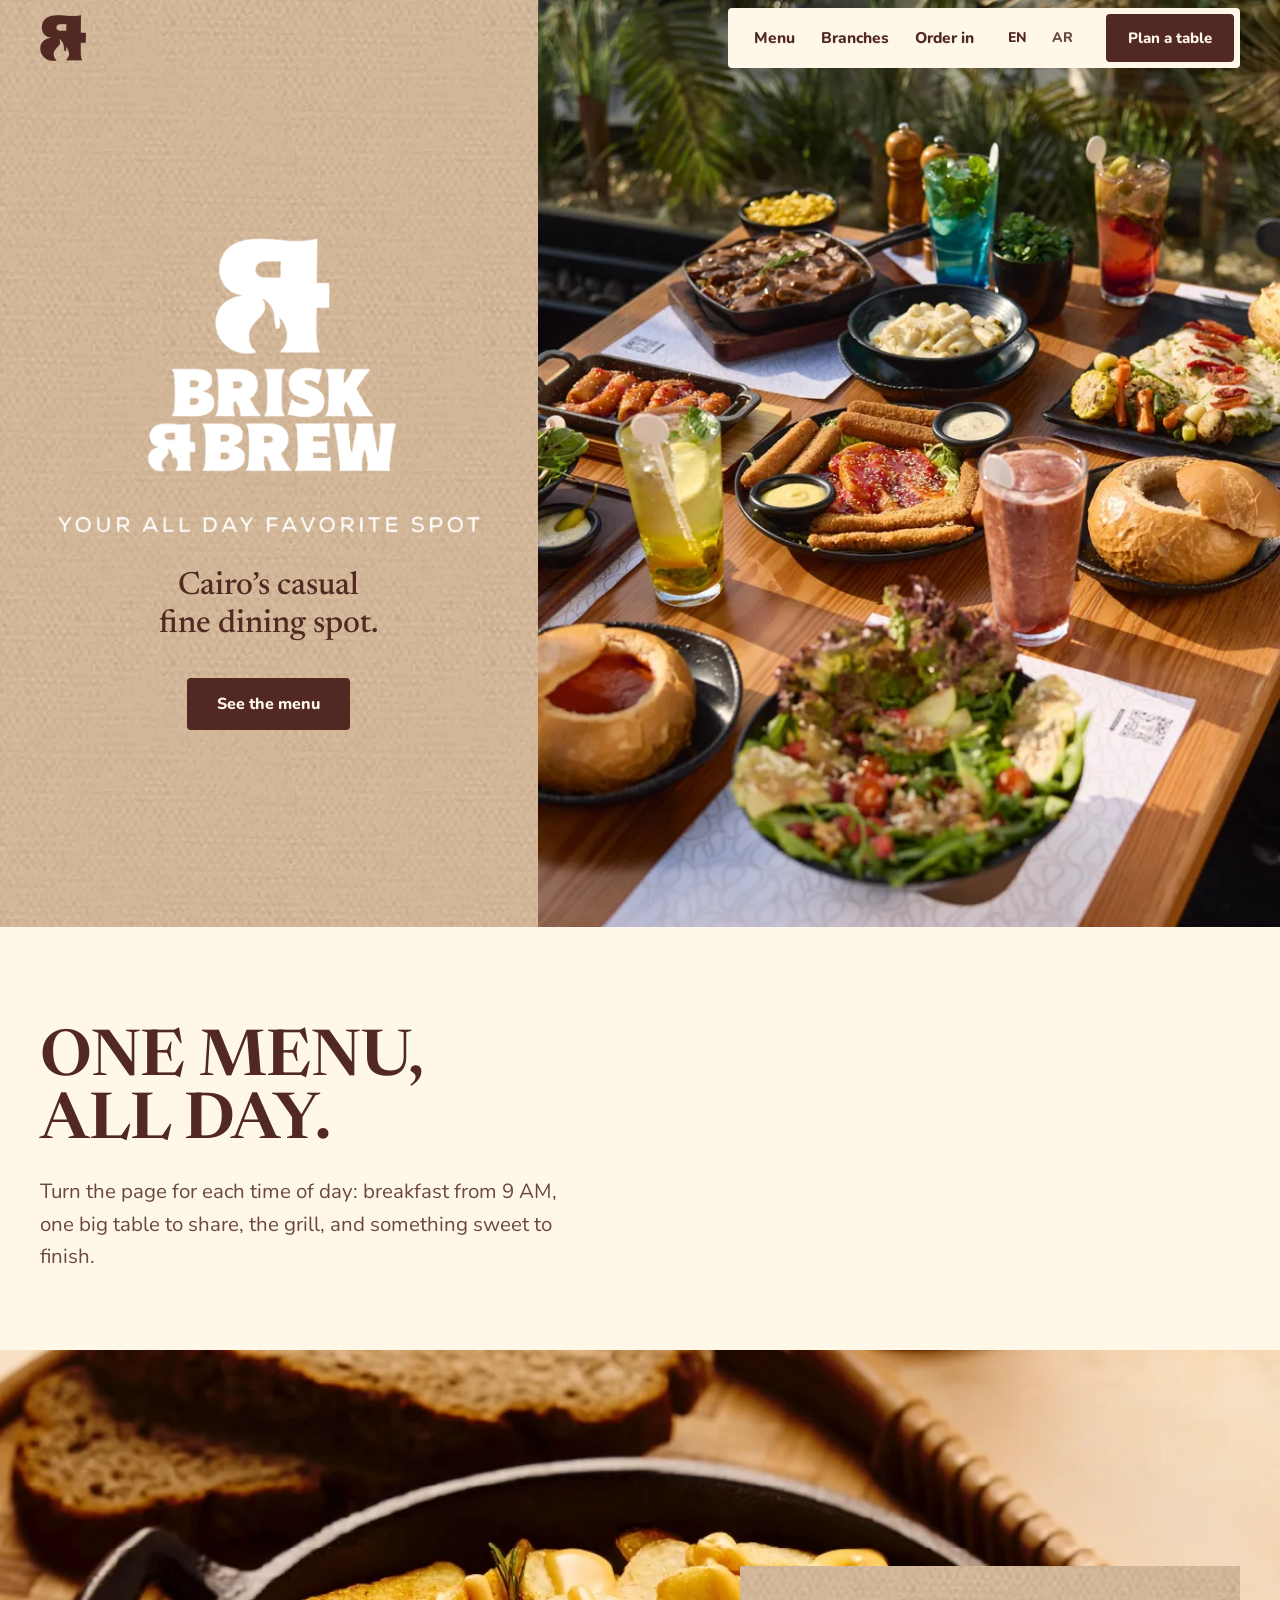
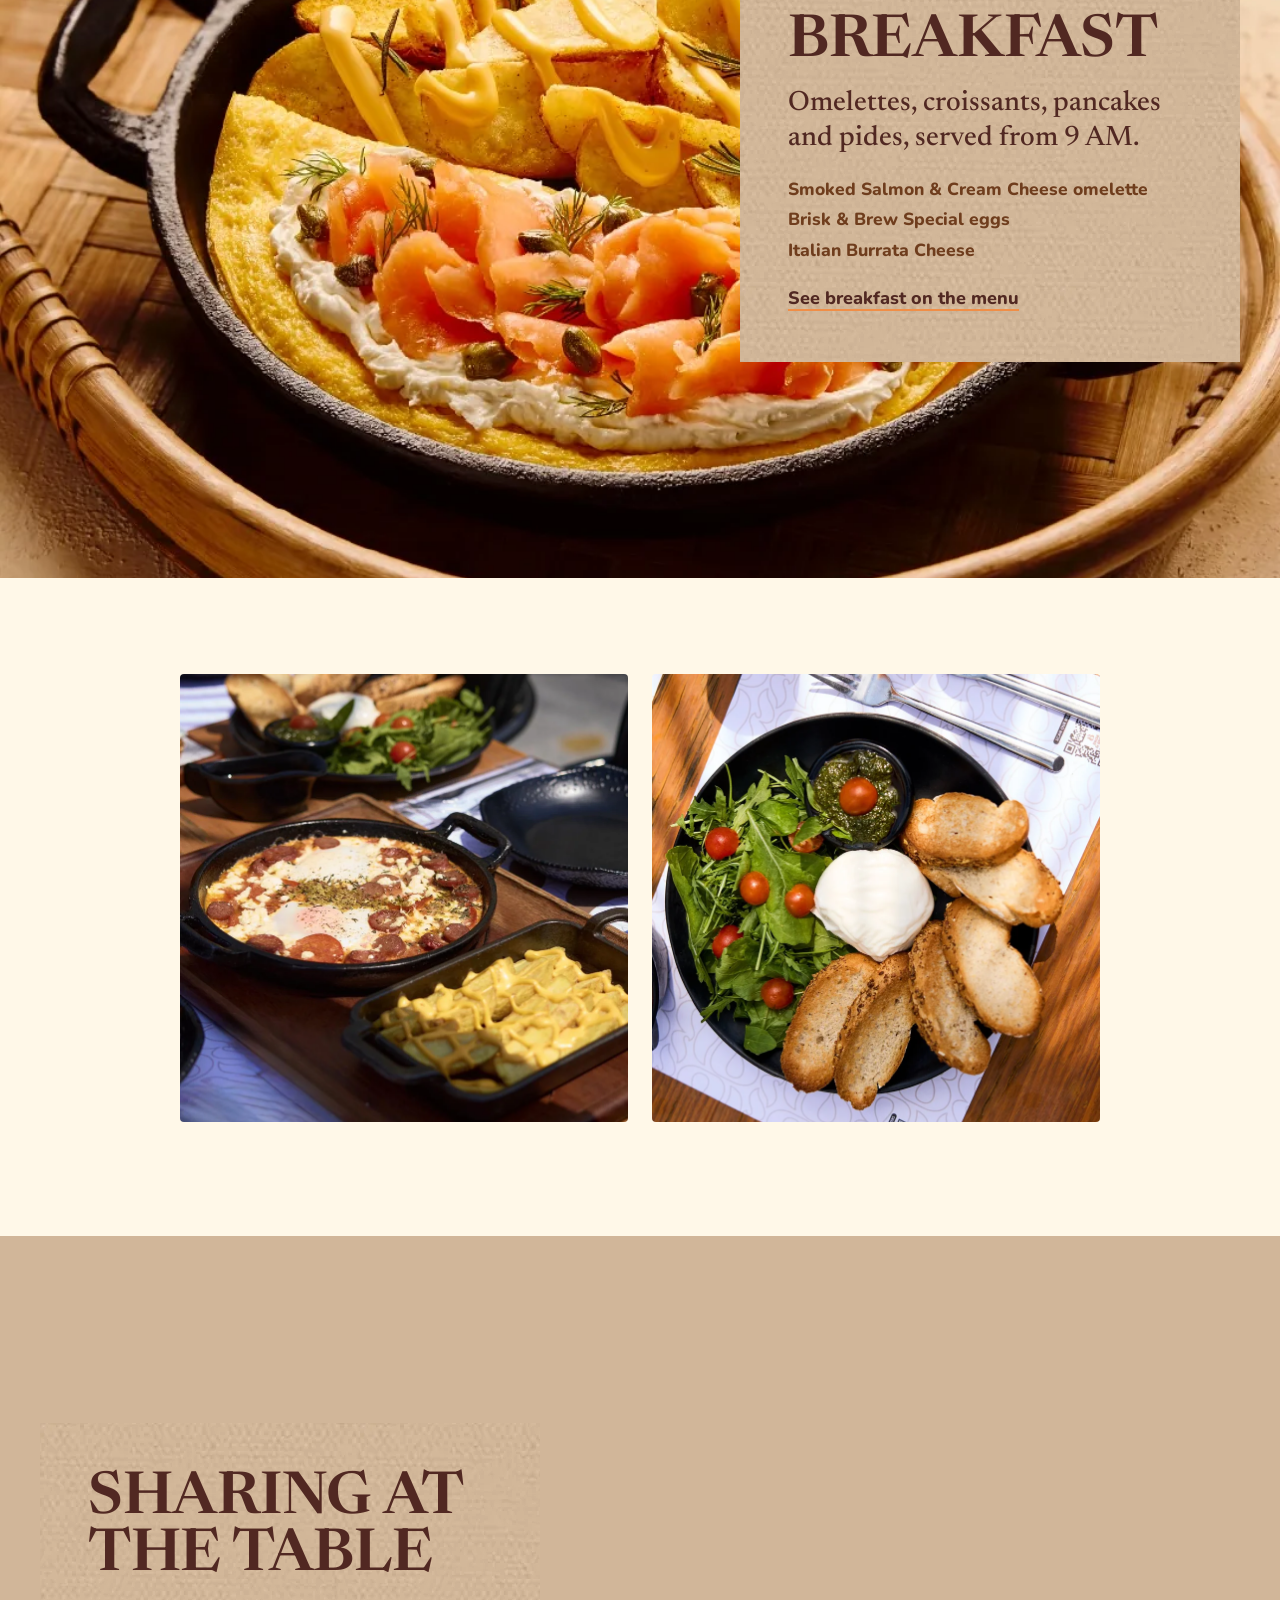
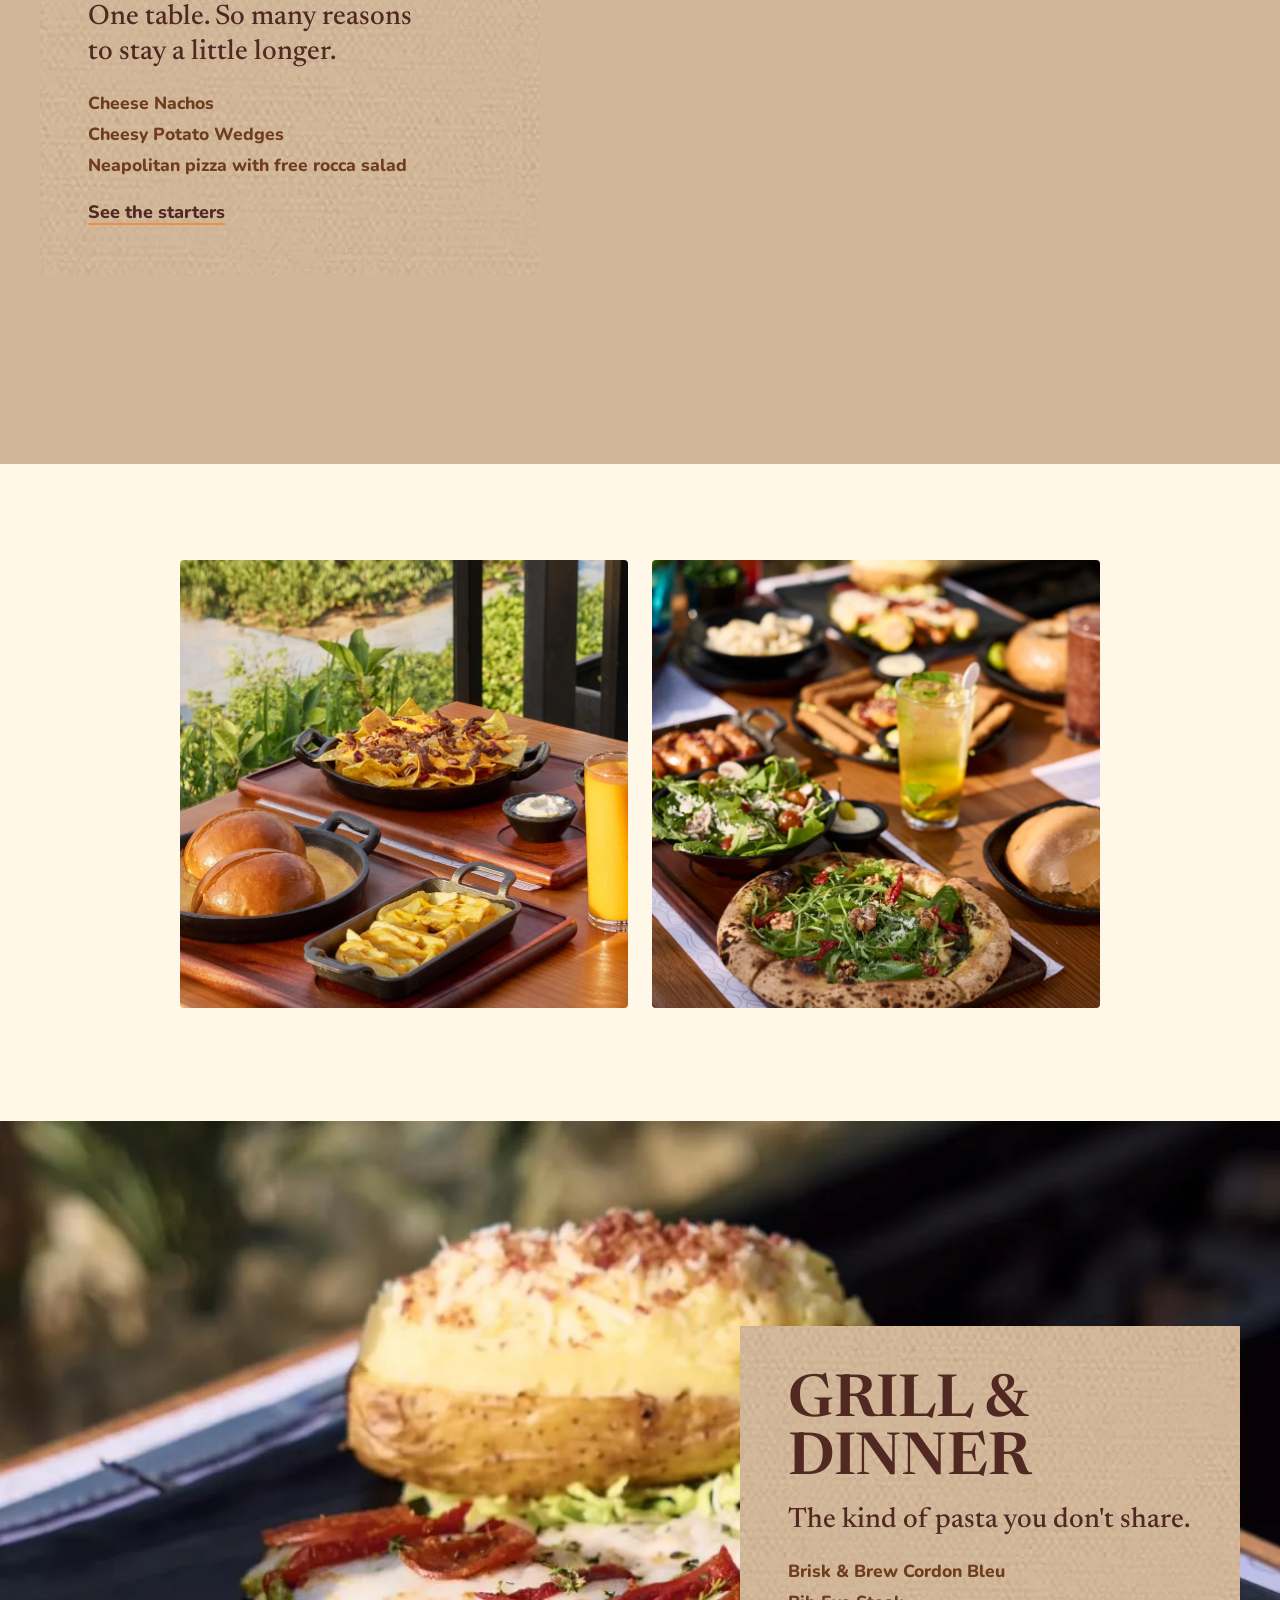
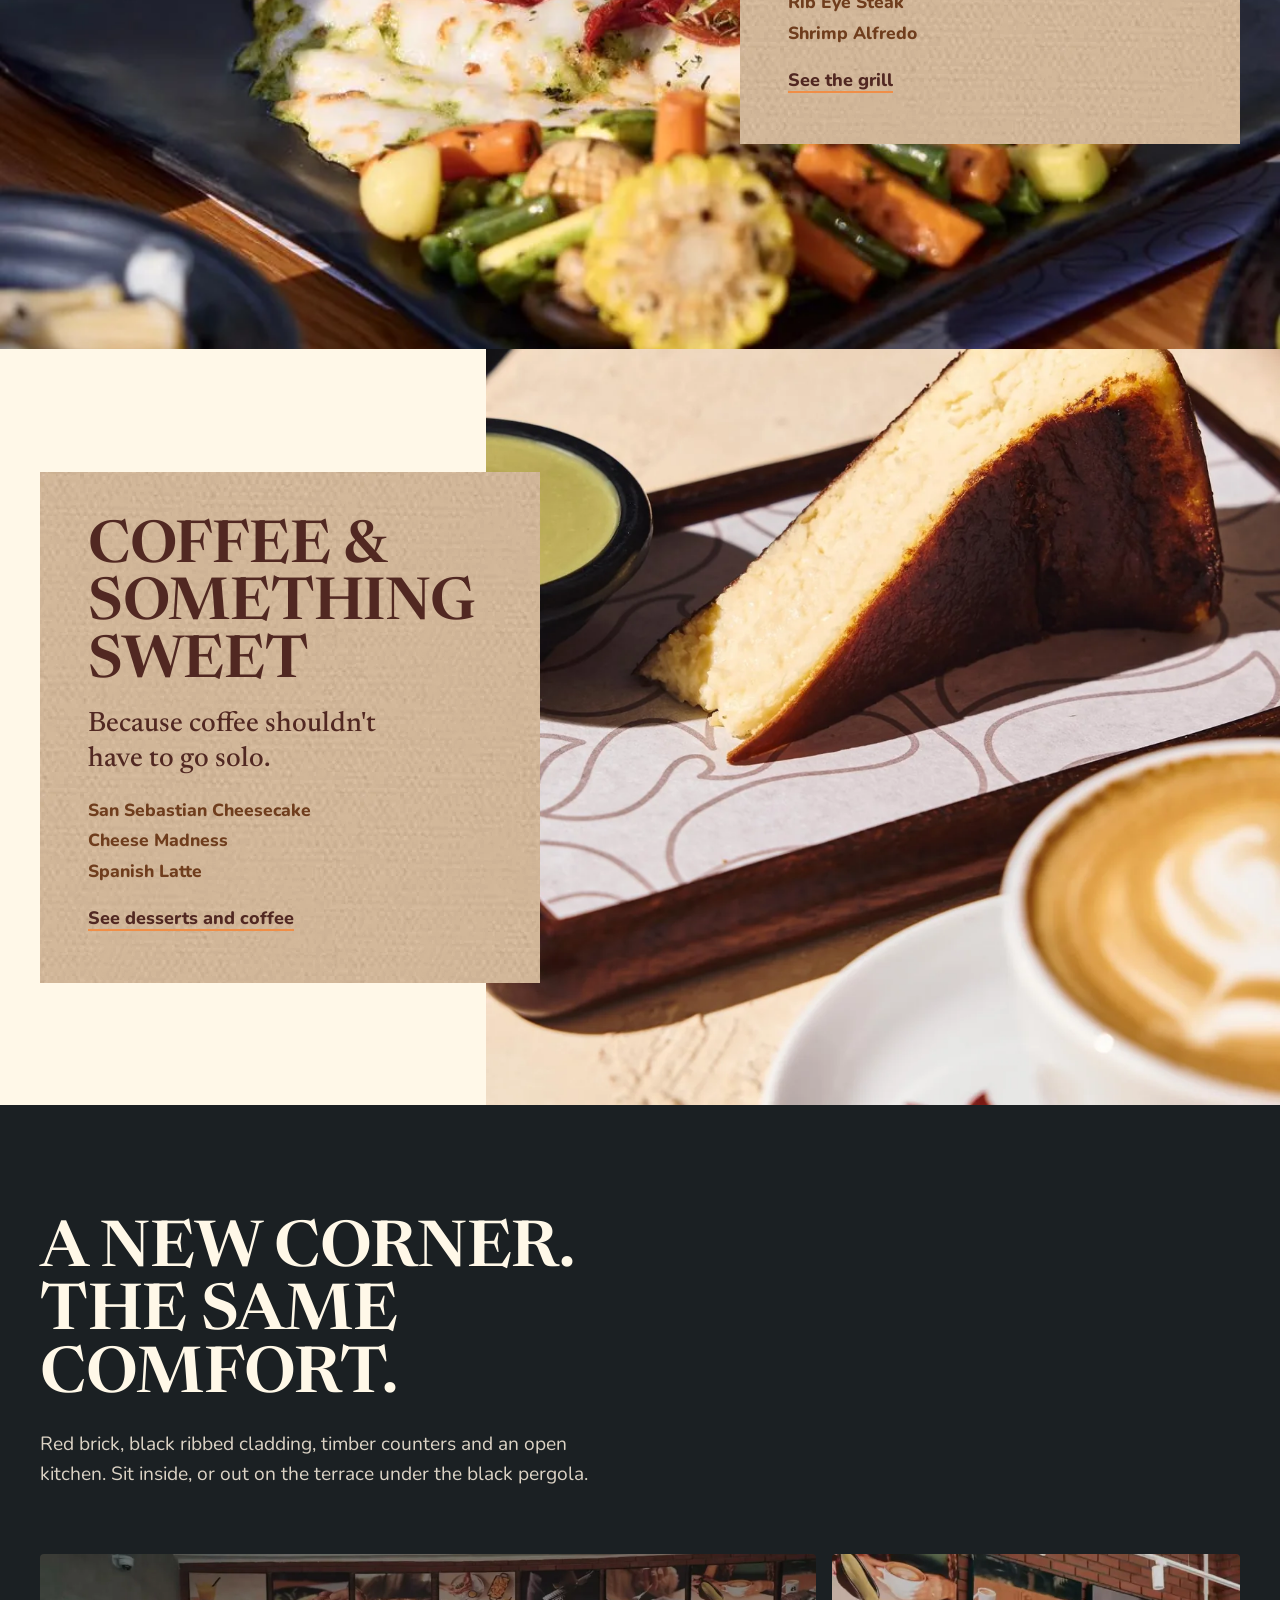
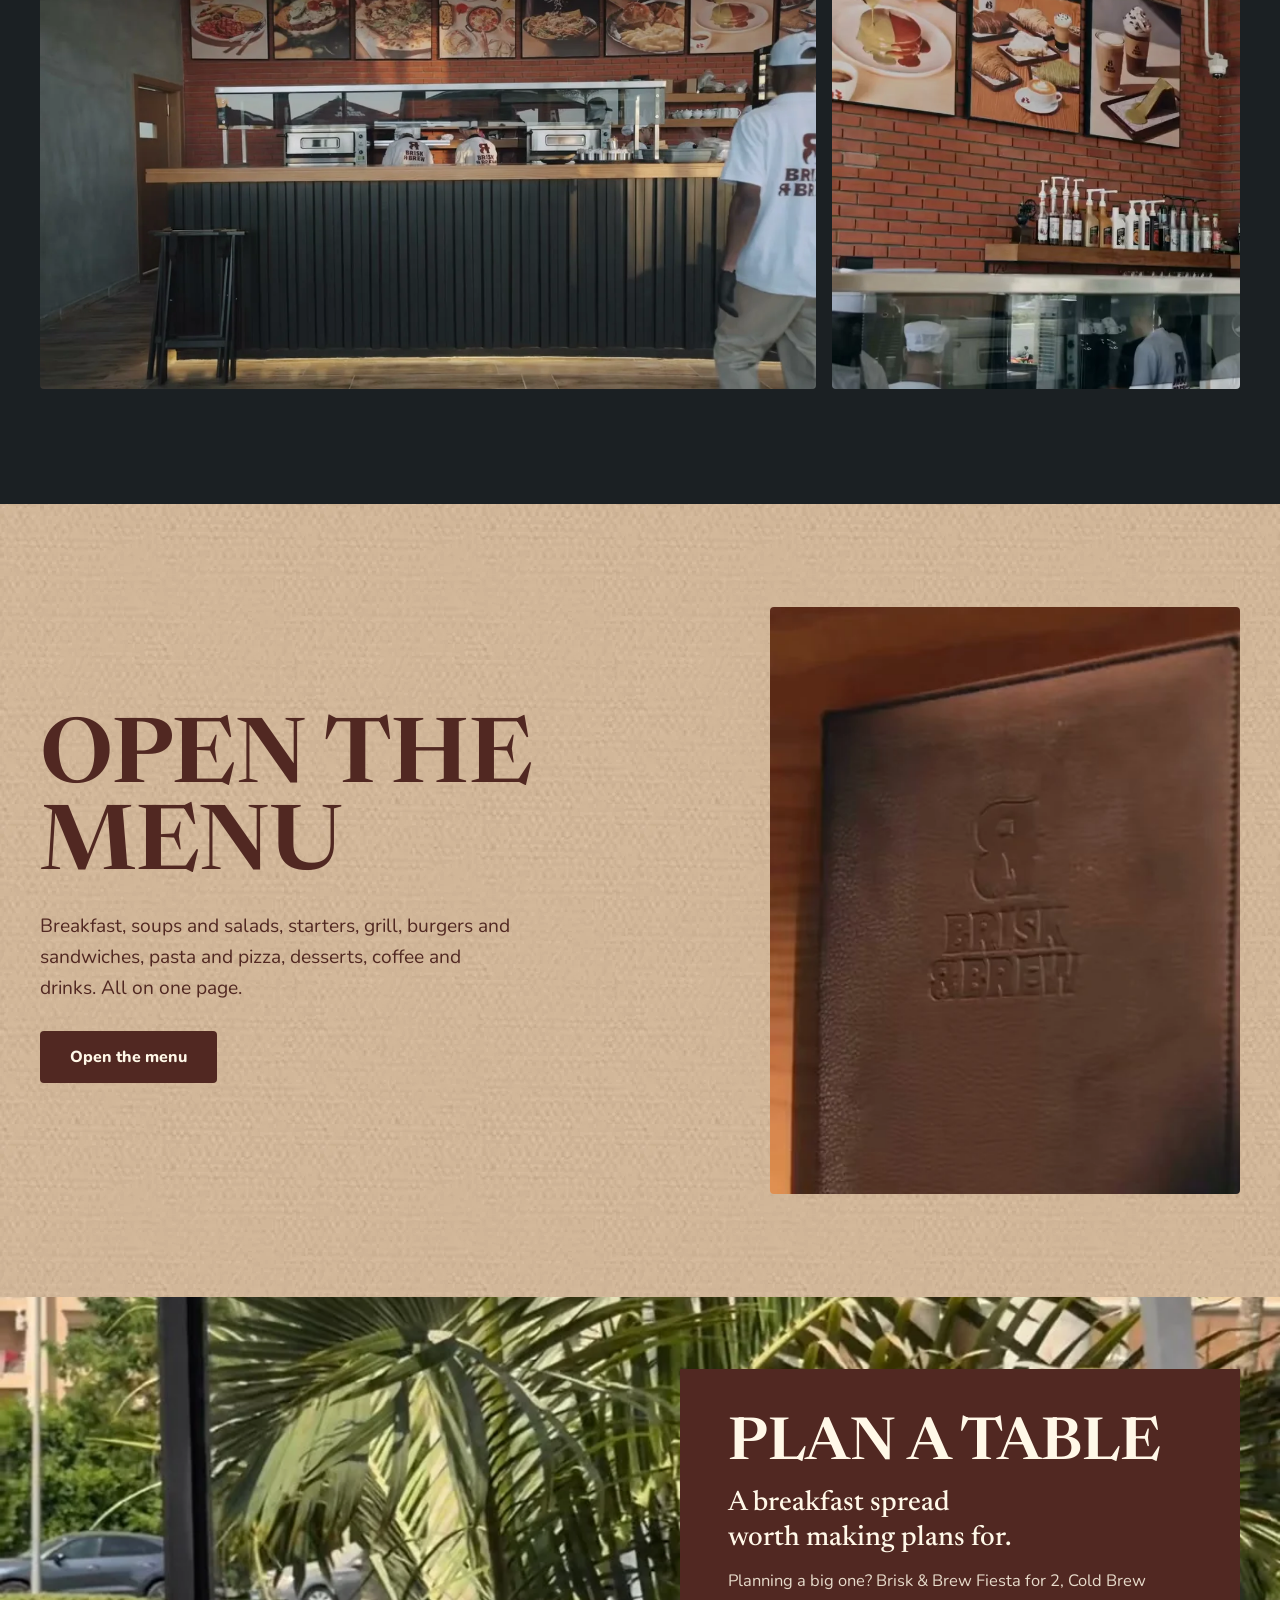
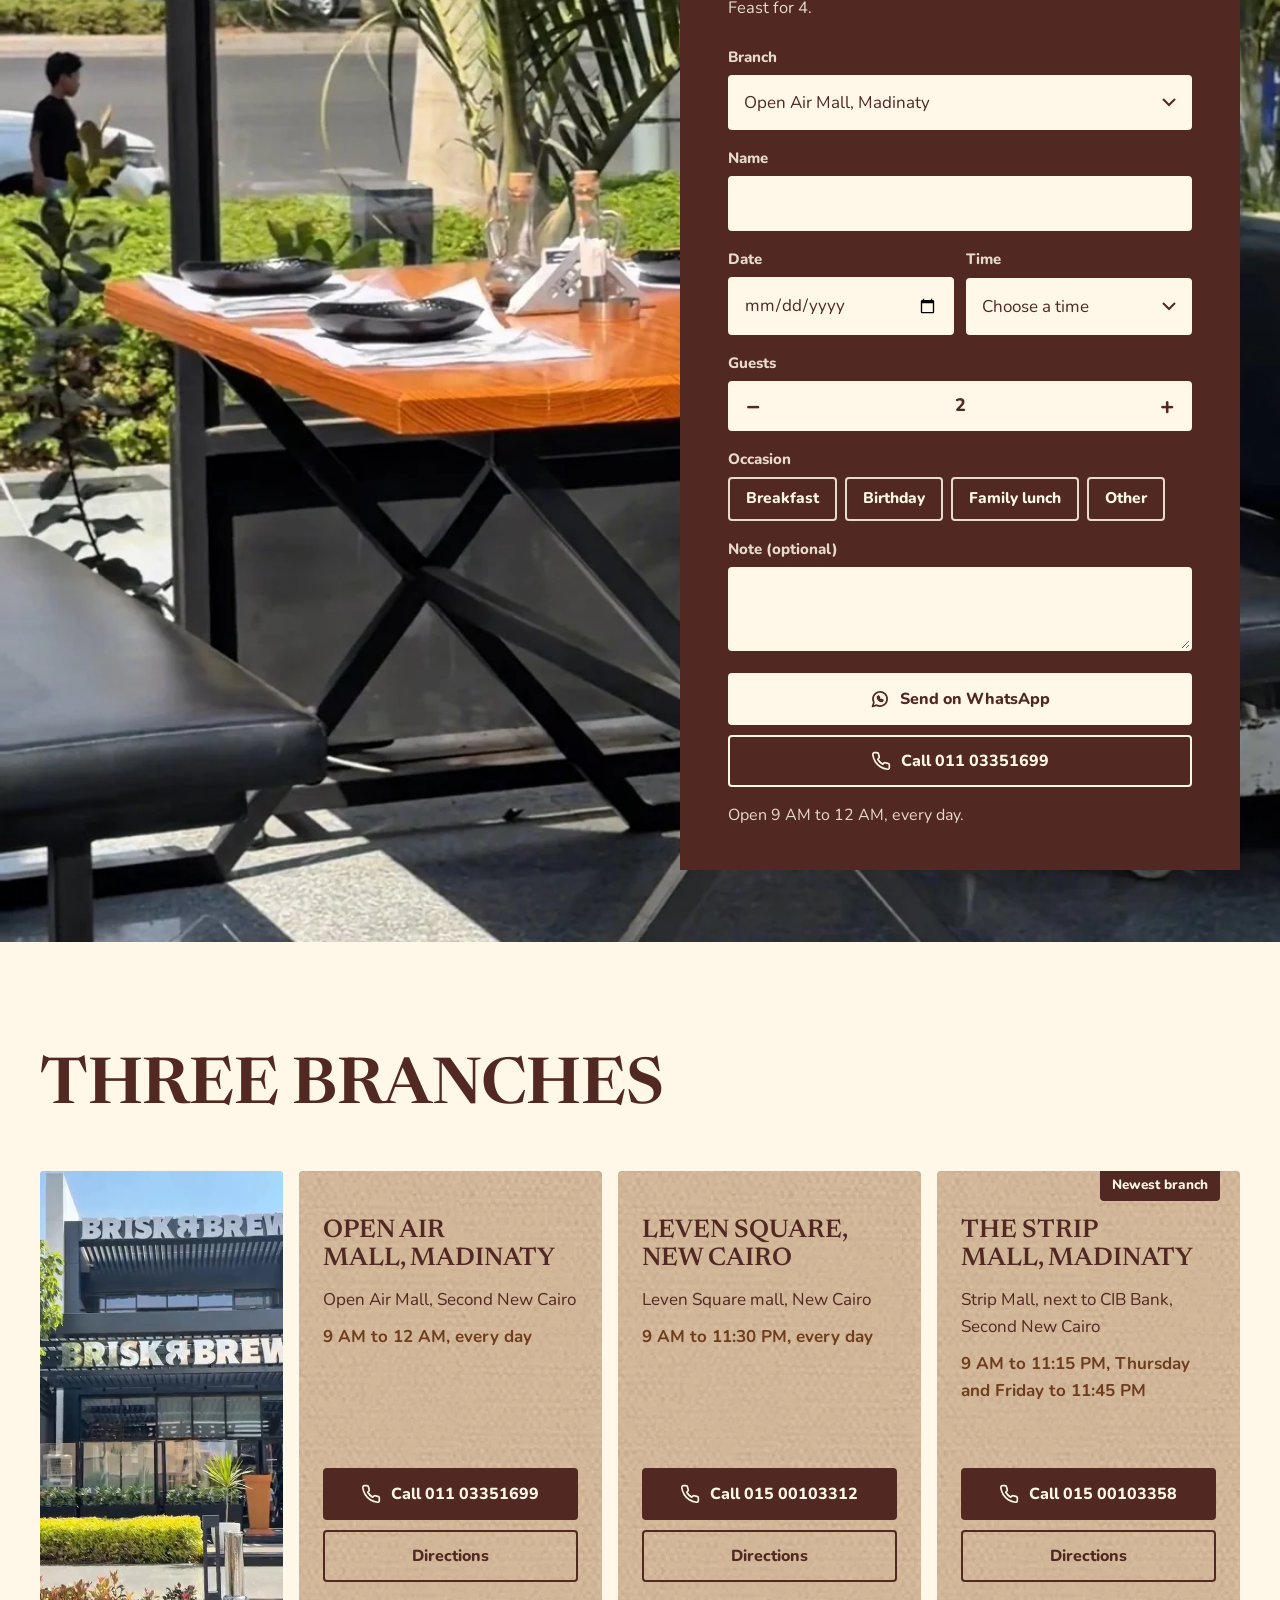
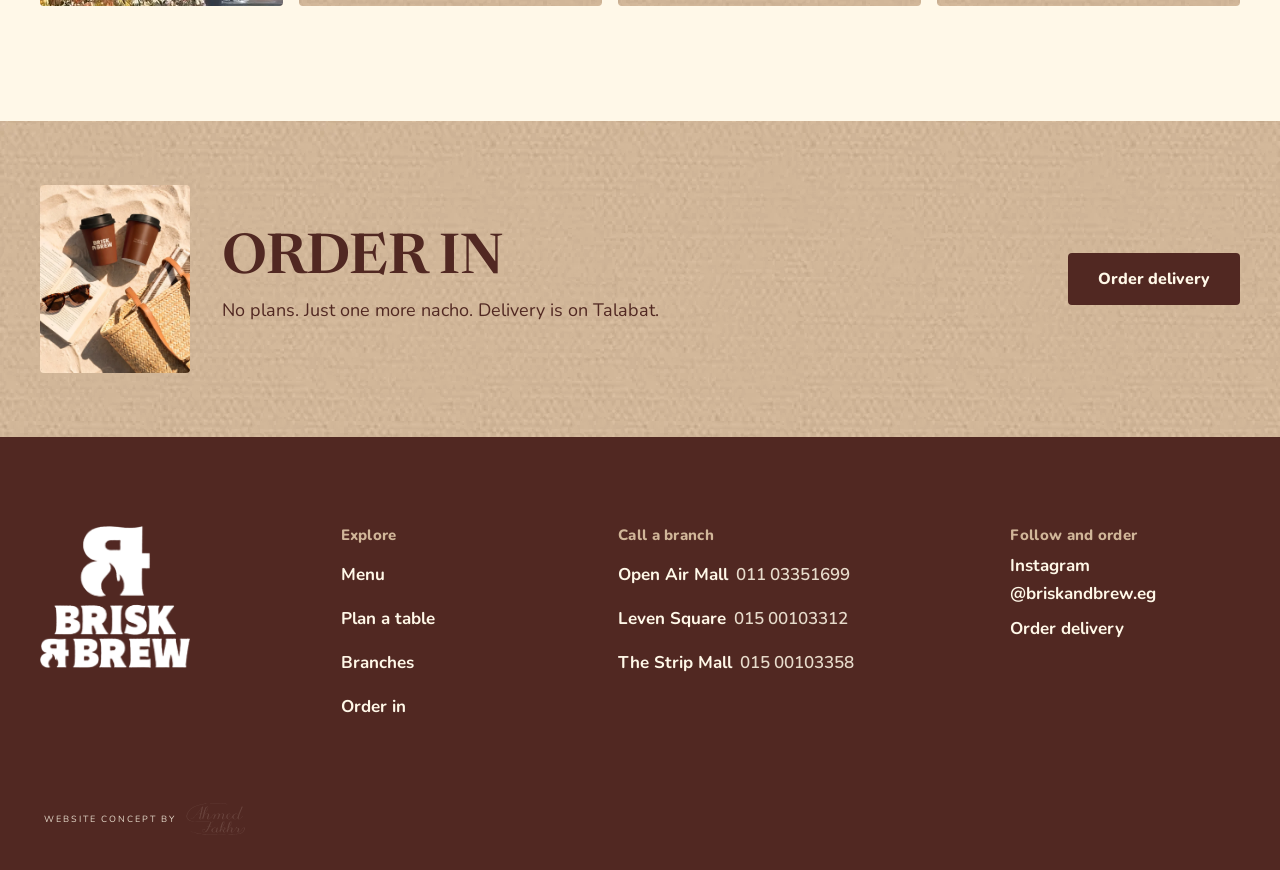
==== index.html @ d8c46be2 "Brisk & Brew website concept Co-Authored-By: Claude Opus 5.5 <noreply@anthropic.com> Claude-Session:" ====
<!doctype html>
<html lang="en">
<head>
<meta charset="utf-8">
<meta name="viewport" content="width=device-width, initial-scale=1, minimum-scale=1">
<title>Brisk &amp; Brew | Cairo&#x27;s casual fine dining spot</title>
<meta name="description" content="Breakfast from 9 AM, grill, pasta, desserts and coffee at three branches in Madinaty and New Cairo. See the menu, plan a table on WhatsApp or call a branch.">
<meta name="theme-color" content="#D1B699">
<meta property="og:type" content="restaurant.restaurant">
<meta property="og:site_name" content="Brisk &amp; Brew">
<meta property="og:title" content="Brisk &amp; Brew | Cairo&#x27;s casual fine dining spot">
<meta property="og:description" content="Breakfast from 9 AM, grill, pasta, desserts and coffee at three branches in Madinaty and New Cairo. See the menu, plan a table on WhatsApp or call a branch.">
<meta property="og:url" content="https://ahmedfakhr1.github.io/briskandbrew-preview/">
<meta property="og:image" content="https://ahmedfakhr1.github.io/briskandbrew-preview/img/og.jpg">
<meta property="og:image:width" content="1200">
<meta property="og:image:height" content="630">
<meta name="twitter:card" content="summary_large_image">
<link rel="icon" href="img/icon.png" type="image/png">
<link rel="apple-touch-icon" href="img/apple-touch-icon.png">
<link rel="preload" href="fonts/newsreader-b76914.woff2" as="font" type="font/woff2" crossorigin>
<link rel="preload" href="fonts/nunito-798ec6.woff2" as="font" type="font/woff2" crossorigin>
<style>html.fl body{opacity:0}body{transition:opacity .25s ease}</style>
<script>(function(){var r=document.documentElement,fin=false;r.classList.add("js","fl");function done(){if(fin)return;fin=true;r.classList.remove("fl")}setTimeout(done,1200);addEventListener("DOMContentLoaded",function(){try{Promise.all([document.fonts.load("600 1em Newsreader"),document.fonts.load("500 1em Newsreader"),document.fonts.load("400 1em Nunito"),document.fonts.load("800 1em Nunito")]).then(done,done)}catch(e){done()}});setTimeout(function(){if(r.hasAttribute("data-ready"))return;var a=document.querySelectorAll(".rv");for(var i=0;i<a.length;i++)a[i].classList.add("in")},3500)})();</script>
<link rel="stylesheet" href="fonts.css?v=1">
<link rel="stylesheet" href="site.css?v=1">
<script src="site.js?v=1" defer></script>
<script type="application/ld+json">{"@context": "https://schema.org", "@type": "Restaurant", "name": "Brisk & Brew", "description": "Cairo's casual fine dining spot. Breakfast from 9 AM, grill, pasta, desserts and coffee, at three branches in Madinaty and New Cairo.", "url": "https://ahmedfakhr1.github.io/briskandbrew-preview/", "image": "https://ahmedfakhr1.github.io/briskandbrew-preview/img/og.jpg", "logo": "https://ahmedfakhr1.github.io/briskandbrew-preview/img/icon-192.png", "hasMenu": "https://ahmedfakhr1.github.io/briskandbrew-preview/menu.html", "acceptsReservations": false, "sameAs": ["https://www.instagram.com/briskandbrew.eg/", "https://www.facebook.com/Briskandbrew", "https://www.tiktok.com/@briskandbrew"], "department": [{"@type": "Restaurant", "name": "Brisk & Brew, Open Air Mall, Madinaty", "telephone": "+201103351699", "address": {"@type": "PostalAddress", "streetAddress": "Open Air Mall, Second New Cairo", "addressLocality": "New Cairo", "addressCountry": "EG"}, "openingHoursSpecification": [{"@type": "OpeningHoursSpecification", "dayOfWeek": ["Monday", "Tuesday", "Wednesday", "Thursday", "Friday", "Saturday", "Sunday"], "opens": "09:00", "closes": "00:00"}], "hasMap": "https://www.google.com/maps/search/?api=1&query=Brisk+%26+Brew+Open+Air+Mall+Madinaty"}, {"@type": "Restaurant", "name": "Brisk & Brew, Leven Square, New Cairo", "telephone": "+201500103312", "address": {"@type": "PostalAddress", "streetAddress": "Leven Square mall, New Cairo", "addressLocality": "New Cairo", "addressCountry": "EG"}, "openingHoursSpecification": [{"@type": "OpeningHoursSpecification", "dayOfWeek": ["Monday", "Tuesday", "Wednesday", "Thursday", "Friday", "Saturday", "Sunday"], "opens": "09:00", "closes": "23:30"}], "hasMap": "https://www.google.com/maps/search/?api=1&query=Brisk+%26+Brew+Leven+Square+New+Cairo"}, {"@type": "Restaurant", "name": "Brisk & Brew, The Strip Mall, Madinaty", "telephone": "+201500103358", "address": {"@type": "PostalAddress", "streetAddress": "Strip Mall, next to CIB Bank, Second New Cairo", "addressLocality": "New Cairo", "addressCountry": "EG"}, "openingHoursSpecification": [{"@type": "OpeningHoursSpecification", "dayOfWeek": ["Monday", "Tuesday", "Wednesday", "Saturday", "Sunday"], "opens": "09:00", "closes": "23:15"}, {"@type": "OpeningHoursSpecification", "dayOfWeek": ["Thursday", "Friday"], "opens": "09:00", "closes": "23:45"}], "hasMap": "https://www.google.com/maps/search/?api=1&query=Brisk+%26+Brew+The+Strip+Mall+Madinaty"}]}</script>
</head>
<body>
<a class="skip" href="#main">Skip to content</a>
<header class="hdr">
  <div class="hdr-in">
    <a class="logo" href="index.html" aria-label="Brisk &amp; Brew, home">
      <img class="mark" src="img/logo-mark-brown.png" alt="" width="300" height="303">
      <img class="word" src="img/logo-word-brown.png" alt="" width="520" height="218">
    </a>
    <div class="hdr-r">
      <nav class="nav" aria-label="Main">
        <a href="menu.html">Menu</a>
        <a href="index.html#branches">Branches</a>
        <a href="index.html#order">Order in</a>
      </nav>
      <div class="lang" role="group" aria-label="Language"><span aria-current="true">EN</span><button type="button" data-ar aria-label="Arabic">AR</button></div>
      <a class="btn btn-brown btn-sm hdr-cta" href="index.html#plan">Plan a table</a>
      <button type="button" class="burger" aria-label="Open the menu" aria-expanded="false" aria-controls="drawer"><svg viewBox="0 0 24 24" fill="none" stroke="currentColor" stroke-width="2.2" stroke-linecap="round" aria-hidden="true"><path d="M4 7h16M4 12h16M4 17h16"/></svg></button>
    </div>
  </div>
</header>
<main id="main">

<section class="hero" aria-label="Welcome">
  <div class="hero-copy kraft">
    <picture>
      <source media="(min-width:900px)" srcset="img/logo-full-white.png" width="1000" height="699">
      <img class="hero-logo" src="img/logo-stack-white.png" width="640" height="602" alt="Brisk &amp; Brew, your all day favorite spot">
    </picture>
    <h1>Cairo&rsquo;s casual fine dining spot.</h1>
    <a class="btn btn-brown" href="menu.html">See the menu</a>
  </div>
  <div class="hero-photo">
    <img src="img/table-1280.webp" srcset="img/table-800.webp 800w, img/table-1280.webp 1280w" sizes="(min-width:900px) 58vw, 100vw" width="1280" height="1598" fetchpriority="high" decoding="async" alt="A sunlit terrace table laid with a steak skillet, penne, chicken strips, bread-bowl soups, a salad and mojitos">
  </div>
</section>

<section class="intro" aria-labelledby="h-intro">
  <div class="wrap">
    <h2 class="t-display" id="h-intro">One menu, all day.</h2>
    <p>Turn the page for each time of day: breakfast from 9 AM, one big table to share, the grill, and something sweet to finish.</p>
  </div>
</section>

<section class="ch right" id="breakfast" aria-labelledby="h-breakfast">
  <figure class="ch-photo" style="--pos-d:50% 78%;--pos-m:50% 62%"><img src="img/breakfast.webp" width="1080" height="1350" alt="A smoked salmon and cream cheese omelette in a cast-iron skillet with brown bread and a glass of orange juice" loading="lazy" decoding="async"></figure>
  <div class="ch-in">
    <article class="card kraft rv">
      <h2 class="t-display" id="h-breakfast">Breakfast</h2>
      <p class="t-line">Omelettes, croissants, pancakes and pides, served from 9 AM.</p>
      <ul class="dishes"><li>Smoked Salmon &amp; Cream Cheese omelette</li><li>Brisk &amp; Brew Special eggs</li><li>Italian Burrata Cheese</li></ul>
      <a class="link" href="menu.html#breakfast">See breakfast on the menu</a>
    </article>
  </div>
</section>
<div class="ch-gap" aria-hidden="true"></div>

<div class="pair wrap"><figure><img src="img/eggs.webp" width="900" height="1125" alt="Brisk &amp; Brew Special eggs with sausage in a cast-iron skillet, with cheesy potato wedges" loading="lazy" decoding="async"></figure><figure><img src="img/burrata.webp" width="900" height="1125" alt="Italian Burrata Cheese with rocca, cherry tomatoes, pesto and toasted bread" loading="lazy" decoding="async"></figure></div>

<div class="after-pair" aria-hidden="true"></div>

<section class="ch left" id="sharing" aria-labelledby="h-sharing">
  <figure class="ch-photo" style="--pos-d:50% 68%;--pos-m:50% 78%"><img src="img/table-1280.webp" srcset="img/table-800.webp 800w, img/table-1280.webp 1280w" sizes="100vw" width="1280" height="1598" alt="A wide terrace table spread with soups in bread bowls, chicken strips, salad, a smoothie and mojitos" loading="lazy" decoding="async"></figure>
  <div class="ch-in">
    <article class="card kraft rv">
      <h2 class="t-display" id="h-sharing">Sharing at the table</h2>
      <p class="t-line">One table. So many reasons to stay a little longer.</p>
      <ul class="dishes"><li>Cheese Nachos</li><li>Cheesy Potato Wedges</li><li>Neapolitan pizza with free rocca salad</li></ul>
      <a class="link" href="menu.html#starters">See the starters</a>
    </article>
  </div>
</section>
<div class="ch-gap" aria-hidden="true"></div>

<div class="pair wrap"><figure><img src="img/nachos.webp" width="900" height="1125" alt="Cheese nachos, bread-bowl soup and cheesy potato wedges in black skillets on timber boards" loading="lazy" decoding="async"></figure><figure><img src="img/pizza.webp" width="900" height="1125" alt="A Neapolitan pizza with rocca beside a salad, mozzarella sticks and drinks on a printed placemat" loading="lazy" decoding="async"></figure></div>

<div class="after-pair" aria-hidden="true"></div>

<section class="ch right" id="grill" aria-labelledby="h-grill">
  <figure class="ch-photo" style="--pos-d:50% 40%;--pos-m:50% 45%"><img src="img/grill.webp" width="1152" height="1440" alt="Grilled chicken with sauteed vegetables and a loaded baked potato on a black square plate" loading="lazy" decoding="async"></figure>
  <div class="ch-in">
    <article class="card kraft rv">
      <h2 class="t-display" id="h-grill">Grill &amp; dinner</h2>
      <p class="t-line">The kind of pasta you don&#x27;t share.</p>
      <ul class="dishes"><li>Brisk &amp; Brew Cordon Bleu</li><li>Rib Eye Steak</li><li>Shrimp Alfredo</li></ul>
      <a class="link" href="menu.html#grill">See the grill</a>
    </article>
  </div>
</section>
<div class="ch-gap" aria-hidden="true"></div>

<section class="ch left split" id="sweet" aria-labelledby="h-sweet">
  <figure class="ch-photo" style="--pos-d:50% 48%;--pos-m:55% 45%"><img src="img/sweet.webp" width="1100" height="1513" alt="A San Sebastian cheesecake slice with pistachio sauce on a timber tray, beside a latte" loading="lazy" decoding="async"></figure>
  <div class="ch-in">
    <article class="card kraft rv">
      <h2 class="t-display" id="h-sweet">Coffee &amp; something sweet</h2>
      <p class="t-line">Because coffee shouldn&#x27;t have to go solo.</p>
      <ul class="dishes"><li>San Sebastian Cheesecake</li><li>Cheese Madness</li><li>Spanish Latte</li></ul>
      <a class="link" href="menu.html#desserts">See desserts and coffee</a>
    </article>
  </div>
</section>
<div class="ch-gap" aria-hidden="true"></div>


<section class="place" id="place" aria-labelledby="h-place">
  <div class="wrap">
    <h2 class="t-display" id="h-place">A new corner. The same comfort.</h2>
    <p>Red brick, black ribbed cladding, timber counters and an open kitchen. Sit inside, or out on the terrace under the black pergola.</p>
    <div class="place-photos">
      <figure class="wide"><img src="img/counter.webp" width="1280" height="720" alt="The service counter in black ribbed cladding with a timber top and framed food photos on a brick wall" loading="lazy" decoding="async"></figure>
      <figure class="tall"><img src="img/brick.webp" width="720" height="1280" alt="A red brick wall with framed food photos above the open kitchen pass" loading="lazy" decoding="async"></figure>
    </div>
  </div>
</section>

<section class="openmenu kraft" aria-labelledby="h-open">
  <div class="wrap om">
    <div>
      <h2 class="t-display" id="h-open">Open the menu</h2>
      <p>Breakfast, soups and salads, starters, grill, burgers and sandwiches, pasta and pizza, desserts, coffee and drinks. All on one page.</p>
      <a class="btn btn-brown" href="menu.html">Open the menu</a>
    </div>
    <figure><img src="img/menu-cover.webp" width="503" height="629" alt="The dark leather menu cover embossed with the Brisk &amp; Brew mark, held open on a timber table" loading="lazy" decoding="async"></figure>
  </div>
</section>

<section class="plan" id="plan" aria-labelledby="h-plan">
  <figure class="plan-photo"><img src="img/terrace.webp" width="1152" height="1200" alt="An orange-topped table set for four on the terrace, under palms, waiting for guests" loading="lazy" decoding="async"></figure>
  <div class="plan-in">
    <div class="plan-card rv">
      <h2 class="t-display" id="h-plan">Plan a table</h2>
      <p class="t-line">A breakfast spread worth making plans for.</p>
      <p class="plan-note">Planning a big one? Brisk &amp; Brew Fiesta for 2, Cold Brew Feast for 4.</p>
      <form class="pform" id="planForm" novalidate>
        <div class="fld"><label for="f-branch">Branch</label><select id="f-branch" name="branch"><option value="open-air">Open Air Mall, Madinaty</option><option value="leven">Leven Square, New Cairo</option><option value="strip">The Strip Mall, Madinaty</option></select></div>
        <div class="fld"><label for="f-name">Name</label><input id="f-name" name="name" type="text" autocomplete="name" aria-describedby="err-name"><p class="err" id="err-name" role="alert"></p></div>
        <div class="row2">
          <div class="fld"><label for="f-date">Date</label><input id="f-date" name="date" type="date" aria-describedby="err-date"><p class="err" id="err-date" role="alert"></p></div>
          <div class="fld"><label for="f-time">Time</label><select id="f-time" name="time" aria-describedby="err-time"><option value="">Choose a time</option></select><p class="err" id="err-time" role="alert"></p></div>
        </div>
        <div class="fld"><span class="lbl" id="l-guests">Guests</span>
          <div class="stepper" role="group" aria-labelledby="l-guests"><button type="button" data-step="-1" aria-label="Fewer guests">&minus;</button><output id="guestsOut" aria-live="polite">2</output><button type="button" data-step="1" aria-label="More guests">+</button></div></div>
        <div class="fld"><span class="lbl" id="l-occ">Occasion</span>
          <div class="chips-row" role="radiogroup" aria-labelledby="l-occ"><label class="occ"><input type="radio" name="occasion" value="Breakfast"><span>Breakfast</span></label><label class="occ"><input type="radio" name="occasion" value="Birthday"><span>Birthday</span></label><label class="occ"><input type="radio" name="occasion" value="Family lunch"><span>Family lunch</span></label><label class="occ"><input type="radio" name="occasion" value="Other"><span>Other</span></label></div></div>
        <div class="fld"><label for="f-note">Note (optional)</label><textarea id="f-note" name="note" rows="2"></textarea></div>
        <div class="pactions">
          <button class="btn btn-cream" type="submit"><svg viewBox="0 0 24 24" fill="none" stroke="currentColor" stroke-width="2" stroke-linecap="round" stroke-linejoin="round" aria-hidden="true"><path d="M3 21l1.65-4.9A8.5 8.5 0 1 1 8 19.4z"/><path d="M9 9.5c0 3 2.5 5.5 5.5 5.5l1-1.5-2-1-.8.8c-.9-.4-1.7-1.2-2.1-2.1l.8-.8-1-2z"/></svg><span>Send on WhatsApp</span></button>
          <a class="btn btn-line-cream" id="planCall" href="tel:+201103351699"><svg viewBox="0 0 24 24" fill="none" stroke="currentColor" stroke-width="2" stroke-linecap="round" stroke-linejoin="round" aria-hidden="true"><path d="M22 16.92v3a2 2 0 0 1-2.18 2 19.79 19.79 0 0 1-8.63-3.07 19.5 19.5 0 0 1-6-6 19.79 19.79 0 0 1-3.07-8.67A2 2 0 0 1 4.11 2h3a2 2 0 0 1 2 1.72c.13.96.36 1.9.7 2.81a2 2 0 0 1-.45 2.11L8.09 9.91a16 16 0 0 0 6 6l1.27-1.27a2 2 0 0 1 2.11-.45c.91.34 1.85.57 2.81.7A2 2 0 0 1 22 16.92z"/></svg><span>Call 011 03351699</span></a>
        </div>
        <p class="pmeta" id="planMeta"></p>
      </form>
    </div>
  </div>
</section>

<section class="branches" id="branches" aria-labelledby="h-branches">
  <div class="wrap">
    <h2 class="t-display" id="h-branches">Three branches</h2>
    <div class="bgrid">
      <figure class="bphoto"><img src="img/storefront.webp" width="464" height="832" alt="A storefront with a black pergola facade and the Brisk &amp; Brew sign above the entrance" loading="lazy" decoding="async"></figure>
      <article class="bcard kraft rv">
        <h3>Open Air Mall, Madinaty</h3>
        <address>Open Air Mall, Second New Cairo</address>
        <p class="hrs">9 AM to 12 AM, every day</p>
        <div class="acts">
          <a class="btn btn-brown" href="tel:+201103351699"><svg viewBox="0 0 24 24" fill="none" stroke="currentColor" stroke-width="2" stroke-linecap="round" stroke-linejoin="round" aria-hidden="true"><path d="M22 16.92v3a2 2 0 0 1-2.18 2 19.79 19.79 0 0 1-8.63-3.07 19.5 19.5 0 0 1-6-6 19.79 19.79 0 0 1-3.07-8.67A2 2 0 0 1 4.11 2h3a2 2 0 0 1 2 1.72c.13.96.36 1.9.7 2.81a2 2 0 0 1-.45 2.11L8.09 9.91a16 16 0 0 0 6 6l1.27-1.27a2 2 0 0 1 2.11-.45c.91.34 1.85.57 2.81.7A2 2 0 0 1 22 16.92z"/></svg><span>Call 011 03351699</span></a>
          <a class="btn btn-line" href="https://www.google.com/maps/search/?api=1&amp;query=Brisk+%26+Brew+Open+Air+Mall+Madinaty" target="_blank" rel="noopener">Directions</a>
        </div>
      </article>
      <article class="bcard kraft rv">
        <h3>Leven Square, New Cairo</h3>
        <address>Leven Square mall, New Cairo</address>
        <p class="hrs">9 AM to 11:30 PM, every day</p>
        <div class="acts">
          <a class="btn btn-brown" href="tel:+201500103312"><svg viewBox="0 0 24 24" fill="none" stroke="currentColor" stroke-width="2" stroke-linecap="round" stroke-linejoin="round" aria-hidden="true"><path d="M22 16.92v3a2 2 0 0 1-2.18 2 19.79 19.79 0 0 1-8.63-3.07 19.5 19.5 0 0 1-6-6 19.79 19.79 0 0 1-3.07-8.67A2 2 0 0 1 4.11 2h3a2 2 0 0 1 2 1.72c.13.96.36 1.9.7 2.81a2 2 0 0 1-.45 2.11L8.09 9.91a16 16 0 0 0 6 6l1.27-1.27a2 2 0 0 1 2.11-.45c.91.34 1.85.57 2.81.7A2 2 0 0 1 22 16.92z"/></svg><span>Call 015 00103312</span></a>
          <a class="btn btn-line" href="https://www.google.com/maps/search/?api=1&amp;query=Brisk+%26+Brew+Leven+Square+New+Cairo" target="_blank" rel="noopener">Directions</a>
        </div>
      </article>
      <article class="bcard kraft rv">
        <span class="new">Newest branch</span><h3>The Strip Mall, Madinaty</h3>
        <address>Strip Mall, next to CIB Bank, Second New Cairo</address>
        <p class="hrs">9 AM to 11:15 PM, Thursday and Friday to 11:45 PM</p>
        <div class="acts">
          <a class="btn btn-brown" href="tel:+201500103358"><svg viewBox="0 0 24 24" fill="none" stroke="currentColor" stroke-width="2" stroke-linecap="round" stroke-linejoin="round" aria-hidden="true"><path d="M22 16.92v3a2 2 0 0 1-2.18 2 19.79 19.79 0 0 1-8.63-3.07 19.5 19.5 0 0 1-6-6 19.79 19.79 0 0 1-3.07-8.67A2 2 0 0 1 4.11 2h3a2 2 0 0 1 2 1.72c.13.96.36 1.9.7 2.81a2 2 0 0 1-.45 2.11L8.09 9.91a16 16 0 0 0 6 6l1.27-1.27a2 2 0 0 1 2.11-.45c.91.34 1.85.57 2.81.7A2 2 0 0 1 22 16.92z"/></svg><span>Call 015 00103358</span></a>
          <a class="btn btn-line" href="https://www.google.com/maps/search/?api=1&amp;query=Brisk+%26+Brew+The+Strip+Mall+Madinaty" target="_blank" rel="noopener">Directions</a>
        </div>
      </article>
      
    </div>
  </div>
</section>

<section class="order kraft" id="order" aria-labelledby="h-order">
  <div class="wrap order-in">
    <figure><img src="img/cups.webp" width="700" height="875" alt="Two brown takeaway cups printed with the Brisk &amp; Brew logo" loading="lazy" decoding="async"></figure>
    <div>
      <h2 class="t-display" id="h-order">Order in</h2>
      <p>No plans. Just one more nacho. Delivery is on Talabat.</p>
    </div>
    <a class="btn btn-brown" href="https://www.talabat.com/egypt/restaurant/768823" target="_blank" rel="noopener">Order delivery</a>
  </div>
</section>

</main>
<footer class="footer">
  <div class="wrap">
    <div class="f-grid">
      <div class="f-logo">
        <img src="img/logo-stack-white.png" alt="Brisk &amp; Brew" width="640" height="602" loading="lazy">
      </div>
      <div>
        <h2>Explore</h2>
        <ul>
          <li><a href="menu.html">Menu</a></li>
          <li><a href="index.html#plan">Plan a table</a></li>
          <li><a href="index.html#branches">Branches</a></li>
          <li><a href="index.html#order">Order in</a></li>
        </ul>
      </div>
      <div>
        <h2>Call a branch</h2>
        <ul><li><a href="tel:+201103351699">Open Air Mall<span>011 03351699</span></a></li><li><a href="tel:+201500103312">Leven Square<span>015 00103312</span></a></li><li><a href="tel:+201500103358">The Strip Mall<span>015 00103358</span></a></li></ul>
      </div>
      <div>
        <h2>Follow and order</h2>
        <ul>
          <li><a href="https://www.instagram.com/briskandbrew.eg/" target="_blank" rel="noopener">Instagram @briskandbrew.eg</a></li>
          <li><a href="https://www.talabat.com/egypt/restaurant/768823" target="_blank" rel="noopener">Order delivery</a></li>
        </ul>
      </div>
    </div>
    <p class="credit"><a class="sig" href="https://ahmedfakhr1.github.io/" rel="noopener" title="Website concept by Ahmed Fakhreldin"><span class="sig-by">Website concept by</span><span class="sr">Ahmed Fakhreldin</span><svg viewBox="-16 -123 301 172" aria-hidden="true" focusable="false"><defs><mask id="sig-pen" maskUnits="userSpaceOnUse" x="-80" y="-180" width="760" height="300"><g class="pen"><path pathLength="1" style="animation-delay:0.10s;animation-duration:0.32s" d="M8.2 -39l2 1.2 1.2 0.4 1.4 0.1 1.6-0.3 1.7-0.7 2-1.2 5.2-4.7 7-8 8.4-10.2 8.6-11 16.8-22.7 1.8-2 0.9-0.2 -0.1 1.7 -1.2 6.4 -3.2 14.3 -2.4 10.5 -5.3 21.1 -0.4 2.1 -0.1 2.6 0.6 1.9 1.5 1 1.1 0.1 2.6-0.4 1.5-0.8 3.2-2.7 4.9-5.5"/><path pathLength="1" style="animation-delay:0.50s;animation-duration:0.05s" d="M35.4 -60.5l6.3-1.4 7.3-1 7-0.4 6.6 0.3"/><path pathLength="1" style="animation-delay:0.64s;animation-duration:0.51s" d="M70.1 -51.5l11.6-15.7 6.3-9.3 3.1-5.2 2.8-6.3 1.6-5.6 0-2.1 -0.4-1.7 -0.8-1.3 -1.4-0.5 -1.9 0.2 -2.2 1.1 -2 1.6 -1.7 2 -1.4 2.5 -1.4 3.4 -3.2 9.4 -3.6 12.8 -3.9 16.2 -1.6 7.5 -0.3 2.9 5.3-10.1 4.2-5.8 2.6-3.1 2.5-2.3 2.4-1.4 2.3-0.9 2.3-0.4 2.3 0 1.8 0.4 1.3 0.9 0.9 1.3 0.4 1.7 -0.1 2.1 -0.5 2.6 -3.4 9.2 -0.6 2.6 0 2.1 0.4 1.7 0.8 1.3 1.1 0.9 1.1 0.4 1.2 0 1.6-0.4 4.3-2 3.2-2.3 3.7-4.3 10.3-13.2 2.5-2.3 2.5-1.4 2-0.6 1.5 0.3 1.1 1 0.6 1.2 0.1 1.1 -0.3 1.6 -3.8 11.2 -4.2 10.1"/><path pathLength="1" style="animation-delay:1.22s;animation-duration:0.12s" d="M127 -45.5l4.4-6.9 2.3-3.1 2.6-3.1 2.5-2.3 2.4-1.4 2.4-0.9 2.3-0.4 2.2 0 1.8 0.4 1.4 0.9 0.8 1.1 0.5 1.2 0 1.1 -3 9.6 -5.3 12.9"/><path pathLength="1" style="animation-delay:1.42s;animation-duration:0.17s" d="M148.2 -45.5l4.4-6.9 4.9-6.2 2.5-2.3 2.4-1.4 2.4-0.9 2.3-0.4 2.2 0 1.8 0.4 1.4 0.9 0.8 1.3 0.4 1.7 0 2.1 -0.6 2.6 -3.4 9.2 -0.5 2.6 -0.1 2.1 0.4 1.7 0.9 1.3 1 0.9 1.1 0.4 1.2 0 1.6-0.4 4.3-2 1.8-1.2 1.4-1.1 1.6-1.7 6.9-8.7"/><path pathLength="1" style="animation-delay:1.67s;animation-duration:0.18s" d="M193.4 -42.4l6.3-3.2 1.5-1.2 2.6-3 2.4-4.4 0.7-2.2 0.2-2.3 -0.3-1.8 -0.7-1.4 -1-1 -1.1-0.6 -2.6 0.1 -4.2 1.9 -2 1.6 -1.6 1.9 -1.2 2.5 -0.9 2.8 -0.5 6.4 0.5 2.7 0.9 2.3 1.4 1.8 1.8 1.4 2.2 1 2.2 0.6 2.3 0.1 2.3-0.2 4.6-1.8 3.5-2.3 1.4-1.4 7.5-9.4"/><path pathLength="1" style="animation-delay:1.93s;animation-duration:0.43s" d="M249.1 -54.5l-1.7-4.2 -1.3-1.8 -1.9-1.4 -2.2-1 -2.2-0.6 -4.5 0.1 -4.7 1.8 -3.5 2.3 -2.6 3 -2.4 4.4 -0.7 2.3 -0.2 2.3 0.2 2.2 0.6 2.3 1.1 2.1 1.5 1.7 2 1.3 2.2 0.9 2.2 0.4 2.3 0 2.3-0.4 2.4-0.9 2.3-1.3 1.8-1.7 1.5-2.1 3.3-6.8 20.5-46.9 -13.8 32.1 -1.4 4 -1.7 5.3 -2.2 9.4 -0.3 3.4 0.1 2.5 0.7 1.7 2.1 1.6 2.6-0.1 4.2-1.8 3.5-2.3 1.4-1.4 7.5-9.4"/><path pathLength="1" style="animation-delay:2.43s;animation-duration:0.74s" d="M193.3 -110.5l-6.7-2.7 -5.3-1.3 -7.1-1.1 -8.9-0.8 -11.2-0.6 -13.4-0.3 -14.7 0.2 -15.2 0.6 -15.7 1.1 -15.1 1.8 -14.3 2.4 -13.4 3 -11.9 3.4 -10.6 4 -9.5 4.7 -8.4 5.5 -7.4 6.4 -6 6.9 -4.7 7.5 -3.3 7.4 -2 6.2 -0.5 4.9 0.6 4.6 1.5 4.7 2.5 4.7 3.6 4 4.7 3 5.9 2.3 7.5 1.7 9.1 1.1 21.4 1.4 22.1 0.5 8.8 0 18.6-0.6 4.3 0.1 11.3 2 3.1 0.3 2.8-0.1 2.5-0.5 4.5-2"/><path pathLength="1" style="animation-delay:3.25s;animation-duration:0.19s" d="M109.7 -21.5l-7.4 18.7 -5 11.6 -2.4 4.9 -4.6 7.4 -2.2 2.7 -2.2 2 -2 1.5 -4.1 2.1 -2 0.5 -1.9 0.1 -2-0.2 -1.8-0.6 -1.8-1 -1.5-1.3 -1-1.7 -0.9-3.9 0-1.9 0.4-1.7 0.8-1.3 1-1 1.4-0.6 1.8-0.3 3.8 0.6 3.9 2"/><path pathLength="1" style="animation-delay:3.52s;animation-duration:0.04s" d="M89.3 1.7l23.2 0"/><path pathLength="1" style="animation-delay:3.64s;animation-duration:1.68s" d="M139.5 14.5l-1.4-3.5 -1.2-1.5 -1.6-1.2 -1.8-0.9 -1.9-0.5 -1.9-0.1 -4 0.9 -3.6 1.9 -2.4 2 -1.1 1.5 -2.1 3.7 -0.5 1.9 -0.2 2 0.7 3.8 0.9 1.8 1.3 1.5 1.7 1.1 3.8 1.1 1.9 0 4-1.1 1.9-1.1 1.6-1.5 1.2-1.8 5.8-12.4 1.1-1.8 -2.7 10.6 -0.4 3.1 0 2.5 0.4 1.6 0.9 1.1 0.9 0.6 0.9 0.2 2.6-0.6 3.7-1.8 2.6-2 1.5-1.7 11.1-14.5 8.7-12.5 2.9-4.7 3.4-7.8 0.6-2.3 0.2-2 -0.2-1.5 -0.6-1.2 -1-0.8 -1.5 0 -1.9 0.8 -1.8 1.2 -1.4 1.5 -1.3 2 -2.5 6 -2.8 9 -3.1 11.8 -3.3 14.2 -0.6 3.8 0.5-0.3 1.2-2.8 2.4-4.4 5.4-7.5 2.2-2.2 2.1-1.4 2-0.9 2-0.5 1.9-0.1 1.7 0.3 1.2 0.6 0.9 0.9 0.5 1.4 0 1.6 -0.4 1.9 -1.1 1.4 -1.8 1.1 -2.2 0.7 -2.6 0.4 -2.7 0.1 -1.1 0.3 2.3 2 1.3 1.9 2.3 6.7 0.9 1.1 0.9 0.6 1 0.2 1.1-0.1 1.5-0.5 3.6-1.8 1.5-1 2.6-2.7 8.6-11.1 5.5-7.5 7.5-11 3.6-7.3 1.6-4.9 0.2-2 -0.2-1.5 -0.6-1.2 -1.1-0.8 -1.4 0 -1.9 0.8 -1.8 1.2 -1.5 1.5 -1.2 2 -1.2 2.7 -2.7 7.4 -3 10.4 -3.2 13.3 -2.3 11 0.6-0.3 2.4-5.2 2.6-4.2 4-5.3 2.1-2.2 2.1-1.4 2-0.9 2-0.5 2-0.1 1.6 0.3 1.3 0.6 0.9 0.9 0.4 1.4 0.1 1.6 -0.3 2.1 -0.7 2.4 -2.2 5.4 -0.7 4.3 0.2 1.5 0.6 1.2 0.8 0.9 1 0.5 2.2-0.1 1.6-0.6 3.6-1.9 2.5-2.2 8.2-10.4 6.4-9 0.5 0 -0.1 1.4 0.6 1.5 1.8 0.7 2.6 0.1 2.2 0.4 1.4 0.7 0.7 1.1 0.3 1.5 0 1.8 -1.3 4.7 -2 4.9 -0.4 2.4 1.1 2 0.9 0.7 1 0.4 1 0 3.1-1.1 3.5-2 1.1-0.9 3.2-3.6 7.8-10.4 3.6-3.6 1.8-1.2 1.7-0.5 1.7 0 1.3 0.6 0.8 1.3 0.4 1.8 -0.2 2.4 -0.9 2.8 -1.6 3.5 -2.6 4.3 -3.6 4.8 -4.6 4 -5.8 2.9 -7.4 2.1 -9.5 1.7 -11.8 1.3 -12 1 -22.3 1.3 -15 0.3 -19.5 0 -41.7-0.7 -17.8-0.7 -16-0.9 -14.4-1.1 -12.7-1.3 -11.4-1.6 -10.4-1.7 -9.1-1.9 -8.1-2.1 -14.5-4.8"/></g></mask><g id="sig-ink"><path d="M7.8 -38.4l0 0.5 0.6 0.6 1.4-2.2 -0.7-0.3 -0.5 0.2zM8.2 -37.5l1 0.5 1.5 0.3 0.5-1.7 -1.6-1.2zM10.2 -36.7l3.2-0.1 -0.2-1.2 -1.3-0.1 -1-0.5zM12.8 -36.7l1.7-0.3 1.9-0.8 -0.6-1 -1.6 0.6 -1.4 0.2zM15.8 -37.5l2.6-1.5 1.6-1.2 -0.8-0.9 -2.1 1.5 -1.8 1zM19.2 -39.5l2.5-2.3 3.1-3.2 -0.9-0.8 -5.5 5.3zM23.7 -43.8l7.1-8.1 -0.9-0.7 -7.1 8zM29.5 -50.4l8.2-9.9 -0.9-0.7 -8.2 9.9zM36.3 -58.5l8.6-10.8 -1-0.8 -8.6 10.8zM43.4 -67.5l8.5-11 -1-0.7 -8.4 11zM50.5 -76.7l7.5-10.3 -1-0.7 -7.4 10.2zM56.9 -85.3l6.1-8.4 -1-0.7 -6.1 8.4zM62.1 -92.5l4.3-5.5 -0.9-0.7 -4.4 5.5zM65.9 -97.3l1.7-2.3 -0.6-0.6 -2 2.1zM66.1 -100.2l-0.9 0.2 -0.8 1.5 5.2 0.9 -0.3-1.8 -0.8-0.4zM64.6 -99l-0.7 1.9 -0.5 2.7 5.7 1.2 0.5-2.9 0-2.1zM63.5 -95.4l-1.5 7.5 5.7 1.3 1.6-7.7zM62.3 -89.4l-2.1 9.5 5.7 1.3 2.1-9.5zM60.6 -81.6l-2.3 10.3 5.6 1.3 2.4-10.3zM58.7 -73l-2.5 10.4 5.6 1.4 2.5-10.5zM56.6 -64.3l-2.4 9.9 5.6 1.4 2.4-10zM54.6 -55.9l-2 8 5.5 1.4 2.1-8.1zM52.9 -49.1l-1.4 5.7 5.7 1.1 1.2-5.4zM51.6 -44.1l-0.5 3.7 5.9 0 0.3-2.5zM51.1 -41l0.1 1.7 0.6 1.6 5.1-1.7 0.1-1.3zM51.5 -38.2l1 1.4 1.6 0.8 2.9-3.5zM53.5 -36.2l1.1 0.3 1.8 0 0.3-1.5 -0.5-0.7 0.1-0.7zM56 -35.9l2.6-0.2 -0.2-1.2 -1.1 0.1 -0.8-0.4zM58.1 -36l1.5-0.3 1.5-0.7 -0.5-1 -1.4 0.6 -1.2 0.2zM60.6 -36.7l3.3-2.3 -0.8-0.9 -3 2.1zM63.3 -38.5l3.5-3.3 -0.9-0.9 -3.3 3.3zM66.2 -41.2l3-3.6 -0.8-0.7 -3.1 3.5zM68.8 -44.4l1-1.4 -0.7-0.4 -1.1 1.1z"/><path d="M35.4 -60.1l3.1-0.5 -0.3-1.2 -2.9 0.9zM37.6 -60.4l6.6-1.3 -0.2-1.2 -6.6 1.3zM43 -61.5l7.3-1 -0.1-1.2 -7.4 1zM49 -62.3l7-0.4 0-1.3 -7.1 0.5zM55 -62.7l5.7 0.2 0.1-1.2 -5.9-0.2zM60 -62.5l1.8 0.1 0.8-0.2 -0.1-0.9 -2.5-0.3z"/><path d="M70.4 -51.3l2.4-2.9 -0.9-0.6 -2.1 3.1zM72.1 -53.3l5.3-6.9 -1-0.8 -5.2 7zM76.4 -58.8l7.1-10 -1-0.7 -7.1 9.9zM82.2 -66.9l6.3-9.2 -1-0.7 -6.3 9.2zM87.7 -75l3.4-5.5 -1-0.6 -3.4 5.5zM90.7 -79.7l2.9-5.9 -1.2-0.4 -2.8 5.7zM93.1 -84.4l2.4-6.4 -1.1-0.4 -2.4 6.2zM95.2 -89.9l0.7-2.7 0.3-2.4 -1.2 0 -0.2 2.1 -0.7 2.7zM96.2 -94.3l-0.1-2.1 -0.7-1.8 -1 0.6 0.5 1.4 0 1.8zM95.7 -97.6l-1-1.5 -1.7-0.8 -0.1 1.3 1 0.4 0.7 1zM93.6 -99.8l-2-0.2 -2.6 0.6 1.1 2.2 1.8-1.1 1.3-0.2zM89.9 -99.6l-2.7 1 -2.6 1.6 3.1 2.6 1.2-1.8 1.8-1.5zM85.4 -97.6l-2.2 2 -1.8 2.7 4.6 2.3 2.1-4.4zM82 -93.9l-1.7 3.3 -1.7 4.1 5.2 1.8 2.6-6.9zM79.2 -88l-3.4 10.1 5.4 1.6 3.1-9.8zM76.4 -79.8l-3.7 12.9 5.6 1.4 3.4-12.7zM73.4 -69.3l-3.9 15.7 5.6 1.3 3.8-15.5zM70.1 -56.4l-1.2 5.8 -1.8 9.9 4.6 1.1 4.1-15.5zM67.4 -42.6l-0.6 4.7 0.1 0.8 0.5 0.5 2.3 0.5 0.6-0.3 0.9-1.8 1-3.3zM68.9 -36.2l1.4-2.9 -0.9-0.5 -1.2 3.1zM69.9 -38.3l2.8-6.1 -1-0.5 -2.7 6.2zM72.2 -43.4l2.8-5.2 -1-0.6 -2.8 5.4zM74.6 -47.8l3.5-5.2 -1-0.7 -3.5 5.3zM77.4 -52l4.8-6.2 -0.9-0.8 -4.9 6.3zM81.4 -57.3l2.4-2.5 2.4-1.6 -0.6-1.1 -2.6 1.8 -2.6 2.6zM85.4 -61l2.3-1.1 2.2-0.7 -0.2-1.2 -2.5 0.8 -2.5 1.2zM89.2 -62.6l2.2-0.4 2.1 0.1 0.1-1.4 -2.3 0.1 -2.4 0.4zM92.8 -63l1.8 0.6 0.8 1 1.8-2.5 -1.4-0.3 -2.9-0.1zM95.2 -61.8l0.2 0.8 -0.2 1.2 5.2-1.5 -1.7-1.9 -2.2-0.9zM95.2 -60l-0.2 2.4 5.8 0.8 0.1-2.8 -1-2.4zM95 -58.2l-0.9 4.6 5.2 1.8 1.1-3.1 0.5-2.9zM94.4 -54.6l-2.4 6.4 5.2 1.8 2.5-6.4zM92.4 -49.3l-1.2 3.2 -0.7 2.9 5.9 0.8 0.3-2.2 0.8-2.8zM90.7 -44.1l-0.3 2.8 0.6 2.6 5.2-1.5 0.2-2.9zM90.6 -39.6l1.3 2.3 1.9 1.3 2.3-2.7 -0.1-0.7 0.2-1.2zM93.2 -36.3l1.8 0.6 1.6 0.1 0.3-1.6 -0.5-0.8 -0.4-1.1zM96.1 -35.6l3-0.5 -0.3-1.1 -1.3 0.2 -0.8-0.4zM98.6 -35.9l4.1-1.6 -0.5-1.1 -3.9 1.5zM101.9 -37.1l4.1-2.4 -0.7-1 -3.9 2.3zM105.5 -39.1l3-2.6 -0.9-0.9 -2.8 2.5zM108 -41.2l4.1-4.8 -1-0.8 -4 4.8zM111.2 -45l5.2-6.7 -0.9-0.7 -5.2 6.7zM115.6 -50.6l5.2-6.7 -1-0.8 -5.2 6.8zM119.9 -56.2l2.5-2.8 2.4-2 -0.7-1 -2.5 2.1 -2.6 2.9zM124 -60.4l2.3-1.4 1.9-0.3 -0.2-1.5 -2.2 0.7 -2.5 1.5zM127.6 -62.2l0.6 0.1 0.7 0.4 0 1 2.9-2.5 -1.5-0.6 -0.8-0.1 -2.2 0.5zM129 -61.1l-0.4 1.7 5.5-1.2 -1.1-1.8 -1.9-1.1zM128.7 -59.6l-0.3 1.2 5.5 1.4 0.5-2.2 -0.6-2.1zM128.5 -59l-1.7 5.8 5.2 1.8 2.1-6.4zM127.2 -54.5l-2.7 8.4 4.6 1.8 3.4-8.5zM124.9 -47.4l-2.5 7.2 3.9 1.7 3.4-7.1zM122.8 -41.2l-0.8 2.6 -0.2 1.5 2.7 1.2 1-1.1 1.3-2.5zM121.7 -37.5l0.4 0.7 2 0.9 0.7-0.2z"/><path d="M127.4 -45.3l1.3-1.8 -1-0.7 -1 2.2zM128.4 -46.6l2.8-4.5 -1-0.7 -2.8 4.6zM130.6 -50.2l4.5-6 -1-0.8 -4.5 6.1zM134.2 -55.1l2.5-3.1 2.5-2.2 -0.8-1 -2.5 2.4 -2.7 3.1zM138.4 -59.8l2.3-1.6 2.3-1 -0.4-1.1 -2.5 1 -2.5 1.8zM142.2 -62.1l2.3-0.7 2.2-0.2 -0.1-1.3 -2.4 0.3 -2.4 0.8zM145.9 -63l2.1 0.1 1.5 0.8 0.8-2.1 -4.5 0zM149.1 -62.4l0.8 1 0.2 1.1 3.6-2.5 -1.9-1.1 -2.2-0.4zM150 -60.6l-0.2 1.2 5.7-0.5 -0.8-2 -1.6-1.3zM149.8 -59.4l-0.4 1.7 5.5 1.6 0.6-2.4 -0.2-2.1zM149.6 -58.4l-2.1 6.7 5.2 1.9 2.4-7.2zM148 -53.2l-3 8.3 5 2 3.2-8.5zM145.5 -46.2l-2.5 6.7 4.5 2 1-1.8 2.1-4.9zM143.2 -40.4l-0.5 2.3 0.1 0.9 2.5 1.3 0.6 0.1 0.4-0.2 1.7-2.3z"/><path d="M148.6 -45.3l1.3-1.9 -0.9-0.5 -1.1 2.1zM149.6 -46.6l2.9-4.5 -1-0.7 -2.9 4.6zM151.9 -50.2l4.4-6 -1-0.8 -4.5 6.1zM155.4 -55.1l2.6-3.1 2.4-2.2 -0.8-1 -2.5 2.4 -2.7 3.1zM159.6 -59.8l2.3-1.6 2.3-1 -0.4-1.1 -2.5 1 -2.5 1.8zM163.4 -62.1l2.3-0.7 2.2-0.2 -0.1-1.3 -2.4 0.3 -2.4 0.8zM167.2 -63l2 0.1 1.5 0.8 0.9-2.1 -4.6 0zM170.3 -62.4l0.8 1 0 1.1 4-2.4 -2.1-1.2 -2.2-0.4zM171.1 -60.6l-0.3 2 5.9-0.1 -0.6-2.6 -0.4-0.7 -1.2-1.2zM170.8 -59.1l-0.4 3.7 5.4 1.5 0.8-2.9 0-2.8zM170.5 -56.2l-0.6 2.6 -1.2 3.1 5 2.1 2.5-6.5zM169.2 -51.6l-2.5 6.5 5.6 1.3 0.7-2.6 1.2-3.1zM167 -46.1l-0.7 2.9 -0.1 2.8 5.8-0.5 0.5-3.7zM166.1 -41.3l0.6 2.6 1.6 2 3.5-2.7 0.2-2zM167.7 -37.3l1.3 1 2.3 0.7 1-2.1 -0.4-1 -0.1-1zM170.8 -35.7l1.6 0.1 1.4-0.2 -0.2-1.2 -0.9-0.2 -0.6-0.8zM173.3 -35.7l3.6-1.1 -0.5-1.1 -1.8 0.7 -1.4 0.2zM176.2 -36.5l4.4-2.2 -0.6-1 -4.3 2.1zM179.9 -38.3l3.4-2.4 -0.9-0.8 -3.1 2.1zM182.8 -40.3l3.4-3.7 -0.9-0.8 -3.3 3.6zM185.5 -43.2l4.6-5.9 -0.9-0.6 -4.6 5.7zM189.4 -48.2l2.2-3.1 -0.6-0.4 -0.2 0.1 -2.3 2.7z"/><path d="M193.6 -42.1l2.1-0.8 -0.5-1 -2 1.1zM195.1 -42.7l4.3-2.1 -0.6-1 -4.2 2.2zM198.7 -44.4l3.3-2.3 -0.8-0.9 -3.1 2.2zM201.6 -46.3l2.7-3.1 -1-0.7 -2.5 2.9zM203.8 -48.8l2.7-4.4 -1.1-0.5 -2.5 4.2zM206.1 -52.4l1-2.3 0.5-2.4 -1.2-0.2 -0.5 2.2 -0.9 2.2zM207.5 -56.3l0.2-2.4 -0.3-2 -1.1 0.4 0.2 1.6 -0.2 2.1zM207.6 -60l-0.6-1.8 -1.2-1.3 -0.8 0.9 0.9 1 0.5 1.4zM206.2 -62.7l-1.1-1 -1.3-0.5 -0.3 1.2 0.9 0.4 1 0.7zM204.2 -64.1l-1.3-0.2 -1.7 0.1 0.5 1.7 1.2-0.5 0.9 0.1zM201.8 -64.3l-4.4 1.2 1.2 2.3 3.6-1.9zM198.3 -63.4l-2.7 1.1 -2.5 1.6 3.1 2.7 1.2-1.8 1.9-1.4zM193.9 -61.3l-2.2 2.1 -1.8 2.7 5 1.9 0.7-2.1 0.9-1.9zM190.4 -57.5l-1.4 3.1 -0.8 3.5 5.9 0.7 1-5.1zM188.4 -52.1l-0.4 3.7 0.2 3.4 5.8-0.7 0.2-5.5zM188.1 -46.1l0.7 3.2 1.4 2.7 4.3-2.3 -0.5-4zM189.7 -41l1.9 2.3 2.5 1.5 1.7-2.6 -0.7-1 -0.7-2.3zM193.2 -37.7l2.6 1.1 2.5 0.6 0.5-1.7 -1.9-1.1 -1.5-1.5zM197.5 -36.2l2.4 0.4 2.4 0.1 -0.1-1.3 -2.1-0.2 -2-0.8zM201.5 -35.7l2.4-0.2 2.4-0.6 -0.4-1.1 -2.2 0.5 -2.2 0.1zM205.5 -36.2l2.4-0.9 2.3-1.2 -0.6-1.1 -2.2 1.2 -2.2 0.8zM209.5 -37.9l3.6-2.4 -0.8-0.9 -3.3 2.2zM212.6 -39.9l3.2-3.3 -0.9-0.8 -3 3.2zM215.2 -42.4l4.5-5.8 -0.9-0.7 -4.5 5.7zM219 -47.2l2.8-3.9 -0.7-0.5 -3 3.7zM221.6 -50.8l0.3-0.5 -0.6-0.4 -0.4 0.3z"/><path d="M249.5 -54.7l-0.6-2 -1.1 0.4 1 1.9zM249.1 -56.2l-1.1-2.8 -1-1.3 -0.9 0.7 0.8 1.2 1.2 2.6zM247.5 -59.7l-1.6-1.8 -2.1-1.4 -0.6 1.1 1.9 1.2 1.4 1.6zM244.5 -62.5l-2.3-1 -2.3-0.6 -0.2 1.2 2.1 0.5 2.1 1zM240.7 -64l-2.4-0.3 -2.4 0.1 0.2 1.4 2.2-0.2 2.1 0.2zM236.7 -64.3l-2.4 0.3 -2.6 0.7 0.9 2 2.1-1.1 2.2-0.5zM232.6 -63.6l-4.8 2 1.6 2.4 3.9-2.5zM228.5 -62l-3.7 2.2 2.8 2.6 0.9-1.2 1.4-1.2zM225.4 -60.2l-1.7 1.4 -1.6 1.9 3.9 2.5 1.9-3.2zM222.6 -57.6l-1.6 2.2 -1.4 2.5 5 2 1.8-4.1zM220 -53.7l-1.2 2.6 -0.5 2.8 5.9 0.4 0.6-3.7zM218.4 -49.2l-0.1 2.8 0.5 2.8 5.5-1.4 -0.1-3.5zM218.5 -44.6l1 2.7 1.7 2.5 3.8-2.6 -0.7-3.6zM220.6 -40.2l2.1 2 2.5 1.3 1.4-2.3 -1.2-1.6 -0.6-1.7zM224.4 -37.2l2.5 0.8 2.5 0.5 0.3-1.5 -1.9-1 -1.7-1.4zM228.6 -36l2.4 0.3 2.4-0.1 -0.1-1.2 -2.2-0.1 -2-0.6zM232.6 -35.7l2.4-0.3 2.4-0.8 -0.4-1.1 -2.3 0.7 -2.2 0.2zM236.6 -36.5l2.5-1 2.2-1.5 -0.8-1 -2 1.4 -2.3 1zM240.6 -38.5l2-1.8 1.6-2.2 -1.1-0.6 -1.4 2 -1.8 1.6zM243.7 -41.7l2.3-4.6 5.1-11.4 -1.1-0.5 -5.1 11.4 -2.3 4.4zM249.1 -53.2l14.7-33.8 -1-0.4 -14.8 33.7zM261.6 -81.9l7.3-17.1 0.3-0.8 -0.7-0.4 -7.9 17.9zM267.8 -100.4l-0.8 0.1 -1.5 2 4.5 1.9 0.4-2.5 -0.5-0.7zM265.9 -99l-2.8 5.8 4.9 2.1 1.4-3.4 0.8-2.7zM263.6 -94.4l-3.5 8.1 4.9 2.1 3.5-8.1zM260.8 -87.8l-3.7 8.5 4.9 2.1 3.7-8.5zM257.7 -80.6l-3.2 7.5 4.9 2.1 3.2-7.5zM255 -74.2l-2.6 5.9 4.8 2.2 2.7-6zM252.8 -69.2l-2.8 6.4 5.3 1.8 2.3-6zM250.6 -64.1l-3.3 10 5.5 1.5 2.9-9.7zM247.8 -55.9l-2.4 9.7 5.8 0.9 0.8-4 1.2-5zM245.7 -47.6l-0.6 4 0.1 3.4 5.7-0.6 0.5-5.7zM245 -41.3l0.4 2.1 0.4 0.9 1.2 1.6 0.7 0.4 2.9-2.8 0.3-2.4zM247 -36.7l1.3 0.7 2.3 0.4 0.6-1.8 -0.4-0.9 -0.2-1.1zM250.1 -35.6l3-0.3 -0.3-1.2 -1.1 0 -0.7-0.6zM252.6 -35.8l3.8-1.3 -0.5-1.1 -3.5 1.2zM255.7 -36.8l4.3-2.3 -0.6-1 -4.2 2.2zM259.4 -38.7l3.1-2.5 -0.8-0.8 -2.9 2.3zM262 -40.7l3.8-4.3 -1-0.7 -3.6 4.2zM265 -44l4.4-5.8 -0.8-0.6 -4.5 5.6zM268.9 -49l1.5-2.3 -0.6-0.4 -0.2 0.1 -1.6 1.9z"/><path d="M193.5 -110.8l-3.1-1.5 -0.4 1 3.2 1.1zM191.3 -111.9l-4.6-1.9 -3.4-0.9 -0.2 1.2 3.3 0.8 4.5 1.7zM185.1 -114.2l-5.9-1.3 -7.6-1 -0.2 1.2 7.6 1 5.8 1.2zM174.3 -116.2l-8.9-0.8 -11.2-0.6 -0.1 1.2 11.2 0.6 8.9 0.8zM158.1 -117.4l-12.7-0.4 -14.4 0 0 1.2 14.4 0 12.7 0.4zM135.8 -117.9l-14.8 0.3 -15.5 0.8 0.1 1.2 15.4-0.8 14.8-0.3zM110.7 -117.1l-15.7 1.1 -15.1 1.8 0.2 1.2 15-1.8 15.7-1.1zM84.8 -114.9l-14.6 2.2 -13.7 2.8 0.3 1.3 13.7-2.9 14.5-2.1zM60.9 -110.9l-12.9 3.1 -11.6 3.6 0.5 1.4 11.5-3.7 12.8-3.1zM40.2 -105.4l-10.7 3.9 -9.6 4.7 0.8 1.4 9.3-4.7 10.6-4zM23 -98.5l-8.9 5.3 -7.9 6 1.3 1.5 7.5-6.1 8.7-5.3zM8.7 -89.3l-7.1 6.6 -4 4.7 -1.8 2.5 1.9 1.2 1.6-2.4 3.8-4.6 2.1-2.3 4.7-4.2zM-2.4 -78l-3.4 5 -1.5 2.6 -3.4 7.6 2.3 0.9 3.2-7.4 2.9-5 1.6-2.4zM-9.7 -65.2l-2.5 6.7 -1.1 5.6 2.6 0.2 0.9-5.1 2.3-6.4zM-13.1 -54.6l-0.2 1.7 0.1 3.2 1 4.9 2.4-0.7 -0.8-4.4 0.1-4.3zM-12.7 -46.4l1.7 4.9 2.7 4.9 1.8-1.3 -2.3-4.6 -1.4-4.5zM-9.3 -38.2l1 1.6 2.5 2.8 2.9 2.3 1.7 1.1 0.8-1.5 -2.8-2.1 -1.2-1.2 -2.9-4.2zM-2.9 -31.5l5.3 2.8 6.6 2 0.3-1.3 -6.3-2.1 -4.8-2.8zM6.6 -27.3l7.6 1.6 9.2 1.1 0.1-1.2 -9.1-1.2 -7.4-1.7zM20.2 -24.9l20.8 1.5 0-1.2 -20.7-1.5zM37.2 -23.6l22.9 0.9 0-1.3 -22.8-0.8zM56.4 -22.8l19.3 0.1 0-1.2 -19.2-0.1zM72.9 -22.7l14.5-0.3 -0.1-1.2 -14.4 0.3zM85.3 -23l10.5-0.3 0-1.2 -10.6 0.3zM94.3 -23.3l4.3 0.2 4 0.6 0.3-1.4 -4.2-0.5 -4.5-0.1zM101.3 -22.8l7.4 1.6 0.2-1.4 -7.4-1.6zM107.5 -21.4l3.4 0.4 3.1 0.1 0-1.2 -2.9-0.2 -3.3-0.5zM113 -20.9l2.9-0.1 2.6-0.6 -0.4-1.1 -2.3 0.5 -2.7 0.1zM117.6 -21.4l1.6-0.4 2.6-1.2 -0.5-1 -3.9 1.5zM121.2 -22.8l1.8-1 -0.5-0.6 -1.7 0.7z"/><path d="M108.6 -21.9l-0.6 0.1 -0.4 0.5 -2.5 4.8 4.5 1.8 1.5-5.3 0-0.6 -0.4-0.5zM105.9 -18.1l-5.2 12.2 5 2.1 1.7-4.4 2.8-8.3zM101.5 -8l-5 12.1 4.9 2.2 5.1-12.3zM97.3 2.2l-4.6 10.3 4.4 2.3 5.1-10.5zM93.4 11l-4.2 7.8 3.7 2.6 2.5-3.7 2.5-4.4zM89.8 17.7l-3.7 5.5 2.5 2.7 2.6-2.5 2.5-3.2zM86.6 22.5l-3.6 3.7 1.6 2.3 2.4-1.4 2.5-2zM83.6 25.6l-3.5 2.6 0.7 1.9 2.3-0.8 2.3-1.2zM80.7 27.9l-1.8 0.9 -1.8 0.5 0.1 1.3 2.1-0.2 2.3-0.5zM77.7 29.2l-1.8 0.2 -1.8-0.2 -0.3 1.2 2 0.2 2.1 0zM74.7 29.3l-1.8-0.5 -1.7-0.8 -0.6 1.1 1.9 0.9 2 0.5zM71.7 28.3l-1.5-1 -1.2-1.3 -1 0.7 1.4 1.5 1.8 1.2zM69.3 26.5l-0.9-1.6 -0.6-1.8 -1.2 0.3 0.6 2 1.2 1.8zM67.9 23.7l-0.4-1.8 0-1.8 -1.2-0.1 0 2 0.5 2.1zM67.5 20.7l0.1-1.8 0.5-1.4 -1.1-0.6 -0.6 1.7 -0.2 2.1zM67.9 17.9l0.7-1.2 0.9-0.8 -0.7-1 -1.2 1.1 -0.8 1.5zM69.1 16.1l1.1-0.6 1.5-0.3 -0.1-1.2 -1.8 0.4 -1.4 0.8zM71.2 15.3l1.7-0.1 1.7 0.4 0.4-1.6 -4 0.1zM74.1 15.4l3.3 1.5 1-1.9 -2-0.8 -2.1-0.3zM76.8 16.6l2.6 1.2 0.8-1.6 -2.4-1.5zM79.2 17.7l0.6-0.1 0.5-1 -0.3-0.6z"/><path d="M89.3 2.3l7.6 0 0-1.2 -7.6 0zM94.8 2.3l14.1 0 0-1.2 -14.1 0zM107.1 2.3l5.4 0 0-1.2 -5.4 0z"/><path d="M139.9 14.4l-0.5-1.8 -1 0.5 0.8 1.6zM139.6 13.1l-1-2.3 -0.8-1.2 -0.9 0.7 1.7 3.2zM138.2 10.1l-1.4-1.5 -1.8-1.2 -0.5 1.1 1.5 1 1.2 1.3zM135.6 7.7l-1.9-0.9 -2-0.5 -0.2 1.2 1.8 0.5 1.7 0.8zM132.4 6.5l-2-0.3 -2.1 0 0.2 1.4 1.8-0.2 1.8 0.2zM129 6.2l-2.2 0.2 -2.2 0.6 0.9 1.9 1.8-0.9 1.8-0.5zM125.4 6.7l-4.1 1.7 1.6 2.4 3.2-2.2zM121.9 8.1l-3.2 1.8 2.8 2.6 1.8-2.1zM119.2 9.5l-1.5 1.2 -1.4 1.6 3.9 2.6 1.5-2.7zM116.7 11.8l-1.4 1.8 -1.3 2.2 5.1 2 1.4-3.4zM114.4 15.1l-1 2.3 -0.5 2.4 5.9 0.4 0.4-3zM113 19l-0.2 2.5 0.5 2.4 5.6-1.3 -0.1-2.8zM113.1 23.1l0.9 2.3 1.5 2.2 3.8-2.5 -0.5-3zM114.9 27l2 1.7 2.2 1 1.4-2.3 -0.9-1.4 -0.4-1.4zM118.3 29.4l4.4 1.1 0.4-1.5 -1.7-0.8 -1.3-1.3zM122 30.4l4.2 0.2 -0.2-1.2 -1.8-0.1 -1.7-0.5zM125.5 30.6l2-0.2 2.1-0.7 -0.4-1.1 -1.9 0.6 -1.9 0.2zM128.9 30l2.1-0.9 1.9-1.3 -0.7-0.9 -1.7 1.1 -2 0.8zM132.3 28.3l1.7-1.6 1.4-1.9 -1.1-0.6 -1.2 1.7 -1.5 1.4zM135 25.5l3.2-6.4 -1.1-0.5 -3.1 6.2zM137.5 20.6l4.3-10 -1-0.4 -4.4 9.9zM141.2 12.1l2-5.1 -0.6-0.3 -0.2 0.2 -2.2 4.8zM141.8 6.5l-0.5 0.1 -0.3 0.3 -1.6 3.5 4.4 1.3 0.6-3.8 0-0.4 -0.4-0.3zM139.9 9.2l-3 8.6 5.3 1.2 1.9-8.5zM137.3 16.4l-1.1 4 -0.6 3.4 6 0.5 0.9-6.6zM135.8 22.7l-0.2 3.1 0.7 2.7 5-1.7 0.3-3.4zM136 27.6l0.8 1.6 0.7 0.7 1.7 0.7 1.9-2.4 -0.1-0.7 0.4-0.9zM138.7 30.5l1.6 0.3 1.3-0.1 0.2-1.4 -0.6-0.6 -0.2-0.9zM141.2 30.8l2.8-0.6 -0.4-1.2 -1.3 0.3 -0.8-0.2zM143.4 30.3l3.7-1.5 -0.5-1.1 -3.5 1.5zM146.5 29.1l3.3-2 -0.8-1 -3.1 1.9zM149.3 27.4l2.7-2.5 -1-0.8 -2.4 2.3zM151.4 25.5l3.8-4.6 -1-0.8 -3.6 4.6zM154.5 21.8l4.4-5.8 -1-0.7 -4.4 5.8zM158.2 17l4.6-6 -1-0.8 -4.6 6.1zM161.9 12.1l5.8-8 -1-0.7 -5.7 8zM166.6 5.6l5.8-8.4 -1-0.6 -5.8 8.3zM171.6 -1.6l3.3-5.2 -1.1-0.6 -3.2 5.1zM174.5 -6.1l2.5-4.7 -1.2-0.6 -2.3 4.7zM176.5 -10l2.3-5.5 -1.2-0.3 -2.2 5.3zM178.5 -14.6l0.7-2.5 0.4-2.1 -1.2-0.1 -1 4.3zM179.5 -18.5l0.1-2 -0.4-1.6 -1.1 0.5 0.3 1.2 -0.1 1.7zM179.4 -21.6l-0.7-1.4 -1.3-1 -0.4 1.2 0.7 0.5 0.5 1zM177.9 -23.7l-1.7-0.5 -2.1 0.3 0.9 1.9 1.3-0.7 1 0zM174.9 -24.1l-2.4 0.7 -2.3 1.1 2.6 2.7 1.1-1.5 1.5-1.2zM170.9 -22.7l-2.1 1.5 -1.7 2.2 4.5 2.3 1.5-3.4zM167.7 -19.8l-1.5 2.5 -1.5 3.3 5.1 1.9 2-5.3zM165.2 -15.2l-2.9 8.2 5.3 1.6 2.6-7.8zM162.8 -8.6l-3.1 10.5 5.5 1.5 2.9-10.3zM160.2 0l-3 12.9 5.2 1.2 3.3-12.7zM157.7 10.5l-2.8 14.2 4.4 1 3.7-13.9zM155.3 22.7l-0.8 4.9 0 1.7 0.4 0.4 2.3 0.6 0.5-0.3 0.3-0.6 1.8-5.6zM156.4 30.2l1.3-2.5 -1.1-0.5 -0.9 2.6zM157.3 28.4l2.4-5.1 -1.1-0.6 -2.3 5.3zM159.3 24.1l2.3-4.4 -1-0.7 -2.4 4.6zM161.2 20.3l3-4.4 -1-0.7 -3 4.5zM163.6 16.8l4.1-5.3 -0.9-0.8 -4.2 5.3zM167 12.3l2.1-2.1 1.9-1.4 -0.5-1.1 -2.2 1.5 -2.2 2.3zM170.4 9.2l1.9-1 1.9-0.6 -0.2-1.1 -2.1 0.6 -2.2 1.1zM173.6 7.8l1.9-0.3 1.7 0.1 0.2-1.5 -4.1 0.5zM176.7 7.5l1.4 0.5 0.6 0.9 1.9-2.5 -3.9-0.2zM178.6 8.6l0.1 0.7 -0.5 0.9 5.3-1.5 -1.6-1.7 -2-0.8zM178.4 10l-0.3 0.7 0.1 1.1 5.6 0.9 0.1-2.5 -0.9-2.2zM178.2 11.4l0.2 1.3 -0.1 0.9 2.4 2.6 1.5-1 0.7-0.7 0.5-0.8 0.5-1.9zM178.4 13.1l-0.6 1.4 -1.8 1.2 0.5 1.7 3.4-0.8 1.6-0.8zM176.7 15.3l-2.2 0.9 -2.5 0.3 0 1.3 5.3-0.6zM172.8 16.4l-4.5 0.2 0 1 4.6 0.1zM168.8 16.6l-1.2 0.1 0 0.8 1.2 0.2zM167.4 17.6l0.1 0.4 1.2 0.9 1-1.9 -1.5-0.5 -0.3 0.1zM168.3 18.6l1.4 1.1 0.6 1.5 3.3-2.4 -1.7-1 -2.7-1zM170.1 20.7l0.7 4 5.4-1.3 -1.2-3.1 -2.2-2.1zM170.6 23.8l0.8 2.8 1.2 2.2 4.4-2.3 -1-4.1zM172.1 28.1l1.5 1.8 1.7 0.7 1.8-2.4 -0.2-2.1zM174.8 30.5l1.6 0.3 1.3-0.1 0.1-1.4 -0.5-0.6 -0.2-0.9zM177.3 30.8l2.7-0.6 -0.4-1.2 -1.2 0.3 -0.8-0.2zM179.5 30.3l3.7-1.5 -0.6-1.1 -3.5 1.5zM182.5 29.1l3.3-2 -0.7-1 -3.1 1.9zM185.4 27.4l2.6-2.5 -0.9-0.8 -2.4 2.3zM187.5 25.5l3.8-4.6 -1-0.8 -3.7 4.6zM190.5 21.8l4.5-5.8 -1-0.7 -4.4 5.8zM194.2 17l4.6-6 -1-0.8 -4.5 6.1zM198 12.1l5.7-8 -0.9-0.7 -5.8 8zM202.7 5.6l5.8-8.4 -1.1-0.6 -5.7 8.3zM207.7 -1.6l3.3-5.2 -1.1-0.6 -3.2 5.1zM210.6 -6.1l2.4-4.7 -1.1-0.6 -2.4 4.7zM212.6 -10l2.3-5.5 -1.2-0.3 -2.2 5.3zM214.6 -14.6l0.7-2.5 0.3-2.1 -1.2-0.1 -1 4.3zM215.6 -18.5l0-2 -0.3-1.6 -1.2 0.5 0.3 1.2 0 1.7zM215.4 -21.6l-0.7-1.4 -1.3-1 -0.3 1.2 0.7 0.5 0.5 1zM213.9 -23.7l-1.6-0.5 -2.1 0.3 0.8 1.9 1.4-0.7 0.9 0zM210.9 -24.1l-2.3 0.7 -2.3 1.1 2.6 2.7 1.1-1.5 1.5-1.2zM207 -22.7l-2.1 1.5 -1.7 2.2 4.4 2.3 1.6-3.4zM203.7 -19.8l-1.5 2.5 -1.4 3.3 5.1 1.9 2-5.3zM201.2 -15.2l-2.9 8.2 5.4 1.6 2.6-7.8zM198.8 -8.6l-3 10.5 5.5 1.5 2.9-10.3zM196.3 0l-3.1 12.9 5.2 1.2 3.4-12.7zM193.7 10.5l-2.7 14.2 4.4 1 3.6-13.9zM191.3 22.7l-0.7 4.9 0 1.7 0.3 0.4 2.3 0.6 0.6-0.3 0.3-0.6 1.8-5.6zM192.4 30.2l1.3-2.5 -1-0.5 -1 2.6zM193.4 28.4l2.3-5.1 -1-0.6 -2.3 5.3zM195.3 24.1l2.4-4.4 -1-0.7 -2.4 4.6zM197.3 20.3l3-4.4 -1-0.7 -3 4.5zM199.7 16.8l4.1-5.3 -0.9-0.8 -4.2 5.3zM203 12.3l2.1-2.1 2-1.4 -0.6-1.1 -2.1 1.5 -2.3 2.3zM206.5 9.2l1.9-1 1.9-0.6 -0.3-1.1 -2 0.6 -2.2 1.1zM209.7 7.8l1.8-0.3 1.8 0.1 0.1-1.5 -4.1 0.5zM212.7 7.5l1.5 0.5 0.6 0.9 1.8-2.5 -3.8-0.2zM214.7 8.6l0 0.7 -0.4 0.9 5.2-1.5 -1.5-1.7 -2-0.8zM214.4 10l-0.3 1.9 5.9 0.8 0-2.5 -0.9-2.2zM214.2 11.4l-0.8 3.8 5.3 1.8 0.9-2.6 0.4-2.6zM213.7 14.4l-2.1 5.4 5.2 1.8 2.2-5.5zM212 18.8l-1 2.8 -0.7 2.5 5.9 0.8 0.9-4.1zM210.5 23.3l-0.3 2.5 0.6 2.3 5.2-1.5 0.2-2.2zM210.5 27.4l1.2 2 1.7 1.1 2.3-2.7 0-0.6 0.3-0.8zM212.8 30.2l1.7 0.5 1.4 0.1 0.3-1.7 -0.4-0.6 -0.1-1zM215.5 30.8l2.6-0.5 -0.3-1.1 -1.1 0.1 -0.6-0.3zM217.6 30.5l3.6-1.4 -0.6-1.1 -3.2 1.3zM220.5 29.4l3.5-2 -0.7-1 -3.3 1.9zM223.5 27.8l2.7-2.3 -1-0.8 -2.3 2.1zM225.7 26l3.5-4.2 -1-0.7 -3.4 4.1zM228.5 22.7l4.4-5.7 -1-0.7 -4.4 5.7zM232.1 18l4.4-5.8 -0.9-0.7 -4.4 5.7zM235.8 13.1l3.5-5 -0.9-0.6 -3.5 4.9zM238.9 8.9l2.1-3.6 -0.9-0.5 -2.2 3.4zM240.8 5.7l0.6-1.3 -0.8-0.3 -0.8 1.1zM239.8 4.1l-0.6 0.2 -0.6 1.4 4.5 0.5 -0.3-1.5 -0.6-0.3zM238.8 5.2l-0.3 1.9 0.3 1.1 0.6 0.9 0.8 0.7 2.2-2.4 0.5-0.3 0.1-1.4zM239.4 9.1l0.8 0.7 0.9 0.3 3.7 0 0.1-1.4 -1.7-0.3 -0.8-0.7 0.2-0.5zM243.9 10.1l2.5 0.1 1.5 0.9 1-2.2 -5-0.3zM247.6 10.8l0.5 0.7 -0.5 1.1 4.7-2 -1.9-1.4 -2.2-0.4zM247.8 12.4l-0.3 0.6 -0.1 1 5.9 0.4 -0.3-2.4 -1.2-2zM247.4 13.6l-0.5 3.4 5.3 1.7 0.8-2.6 0.3-2.5zM247.1 16.3l-1.8 5 5 2.1 2.3-5.6zM245.7 20.4l-1.8 4.5 5.6 1.3 1.1-3.7zM244.1 24.3l-0.5 1.9 0.5 1.9 5.3-1.7 0.1-0.5zM243.9 27.5l1 1.6 1.5 1.1 2.7-2.6 0-0.9 0.3-0.3zM245.8 29.9l1.6 0.7 1.6 0.2 0.6-1.8 -0.6-1.8zM248.5 30.8l2.6-0.3 -0.3-1.2 -0.9 0 -0.5-0.6zM250.7 30.6l3.3-1.2 -0.6-1.1 -2.9 1zM253.3 29.7l3.7-1.9 -0.7-1 -3.5 1.8zM256.5 28.1l2.7-2.1 -0.9-0.8 -2.5 1.9zM258.8 26.4l3.2-3.7 -1-0.7 -3.1 3.5zM261.3 23.5l4.2-5.4 -1-0.7 -4.1 5.4zM264.8 19l3.8-5.2 -1-0.7 -3.8 5.2zM268 14.6l3.5-4.2 -0.9-0.8 -3.6 4.3zM270.9 11l1.8-1.7 1.7-1.2 -0.6-1.1 -1.9 1.4 -1.9 1.8zM273.8 8.4l1.7-0.8 1.5-0.4 0-1.2 -1.9 0.4 -1.9 1zM276.6 7.3l1.4 0.1 0.7 0.6 1.3-1.4 -1.8-0.6 -1.8 0.1zM278.5 7.8l0.5 0.8 0.3 1.4 2.5-0.4 -0.8-2.1 -1.6-1.2zM279.2 9.5l0.1 1.6 -0.4 2.2 2.5 0.7 0.5-2.8 -0.3-2.4zM279.1 12.5l-0.7 2.7 -1.6 3.4 2.1 1.1 1.8-3.6 0.9-3.1zM277.4 17.3l-2.1 4 -3.1 4.7 1.7 1.3 3.3-4.8 2.4-4.1zM273.3 24.4l-1.1 1.6 -2.5 2.9 -3.1 2.6 -1.7 1.1 0.8 1.4 3.6-2.3 1.7-1.3 1.5-1.5 2.6-3.3zM266.6 31.5l-1.7 1.1 -3.9 1.8 -7.2 2.2 0.3 1.3 7.4-2.1 4.2-1.8 1.9-1.1zM256.4 35.9l-8.7 1.9 -11 1.4 0.1 1.2 11.1-1.4 8.9-1.8zM240.6 38.8l-23.8 2 0 1.3 24-2.1zM220.6 40.6l-22.4 1.3 0.1 1.2 22.4-1.3zM202.2 41.7l-13.4 0.4 -18 0.1 0 1.2 18-0.1 13.5-0.3zM177.3 42.2l-42.2-0.4 0 1.2 42.2 0.4zM142 41.9l-37.7-1.1 0 1.2 37.6 1.1zM110 41l-16.6-0.8 -14.8-1 -0.1 1.2 14.9 1 16.6 0.8zM83.3 39.5l-13.7-1.1 -12.2-1.4 -0.2 1.2 12.3 1.4 13.7 1.2zM61.3 37.5l-11.4-1.5 -10.3-1.8 -0.3 1.2 10.4 1.8 11.5 1.5zM42.9 34.8l-9.6-1.8 -8.4-2 -0.3 1.1 8.5 2 9.5 1.9zM27.6 31.7l-7.6-2.1 -6.4-2.1 -0.4 0.9 6.4 2.2 7.7 2.2zM15.5 28.1l-7.4-2.4 -0.3 0.8 7.3 2.6zM8.7 25.8l-0.9-0.2 -0.2 0.8 0.8 0.3z"/></g></defs><use href="#sig-ink" class="rest"/><use href="#sig-ink" class="gold" mask="url(#sig-pen)"/></svg></a></p>
  </div>
</footer>

<nav class="bar" aria-label="Quick actions">
  <a href="menu.html"><svg viewBox="0 0 24 24" fill="none" stroke="currentColor" stroke-width="2" stroke-linecap="round" stroke-linejoin="round" aria-hidden="true"><path d="M2 4h6a4 4 0 0 1 4 4v12a3 3 0 0 0-3-3H2z"/><path d="M22 4h-6a4 4 0 0 0-4 4v12a3 3 0 0 1 3-3h7z"/></svg><span>Menu</span></a>
  <button type="button" data-sheet="call"><svg viewBox="0 0 24 24" fill="none" stroke="currentColor" stroke-width="2" stroke-linecap="round" stroke-linejoin="round" aria-hidden="true"><path d="M22 16.92v3a2 2 0 0 1-2.18 2 19.79 19.79 0 0 1-8.63-3.07 19.5 19.5 0 0 1-6-6 19.79 19.79 0 0 1-3.07-8.67A2 2 0 0 1 4.11 2h3a2 2 0 0 1 2 1.72c.13.96.36 1.9.7 2.81a2 2 0 0 1-.45 2.11L8.09 9.91a16 16 0 0 0 6 6l1.27-1.27a2 2 0 0 1 2.11-.45c.91.34 1.85.57 2.81.7A2 2 0 0 1 22 16.92z"/></svg><span>Call</span></button>
  <a href="index.html#plan"><svg viewBox="0 0 24 24" fill="none" stroke="currentColor" stroke-width="2" stroke-linecap="round" stroke-linejoin="round" aria-hidden="true"><rect x="3" y="4" width="18" height="18" rx="2"/><path d="M16 2v4M8 2v4M3 10h18"/></svg><span>Plan a table</span></a>
</nav>

<dialog class="sheet" id="callSheet" aria-labelledby="sheetTitle">
  <button type="button" class="x" data-close aria-label="Close"><svg viewBox="0 0 24 24" fill="none" stroke="currentColor" stroke-width="2.2" stroke-linecap="round" aria-hidden="true"><path d="M5 5l14 14M19 5L5 19"/></svg></button>
  <h2 id="sheetTitle">Call a branch</h2>
  <div class="sheet-list"><div class="sheet-row"><div><b>Open Air Mall, Madinaty</b><span>9 AM to 12 AM, every day</span></div><a class="btn btn-brown btn-sm" href="tel:+201103351699"><svg viewBox="0 0 24 24" fill="none" stroke="currentColor" stroke-width="2" stroke-linecap="round" stroke-linejoin="round" aria-hidden="true"><path d="M22 16.92v3a2 2 0 0 1-2.18 2 19.79 19.79 0 0 1-8.63-3.07 19.5 19.5 0 0 1-6-6 19.79 19.79 0 0 1-3.07-8.67A2 2 0 0 1 4.11 2h3a2 2 0 0 1 2 1.72c.13.96.36 1.9.7 2.81a2 2 0 0 1-.45 2.11L8.09 9.91a16 16 0 0 0 6 6l1.27-1.27a2 2 0 0 1 2.11-.45c.91.34 1.85.57 2.81.7A2 2 0 0 1 22 16.92z"/></svg><span>011 03351699</span></a></div><div class="sheet-row"><div><b>Leven Square, New Cairo</b><span>9 AM to 11:30 PM, every day</span></div><a class="btn btn-brown btn-sm" href="tel:+201500103312"><svg viewBox="0 0 24 24" fill="none" stroke="currentColor" stroke-width="2" stroke-linecap="round" stroke-linejoin="round" aria-hidden="true"><path d="M22 16.92v3a2 2 0 0 1-2.18 2 19.79 19.79 0 0 1-8.63-3.07 19.5 19.5 0 0 1-6-6 19.79 19.79 0 0 1-3.07-8.67A2 2 0 0 1 4.11 2h3a2 2 0 0 1 2 1.72c.13.96.36 1.9.7 2.81a2 2 0 0 1-.45 2.11L8.09 9.91a16 16 0 0 0 6 6l1.27-1.27a2 2 0 0 1 2.11-.45c.91.34 1.85.57 2.81.7A2 2 0 0 1 22 16.92z"/></svg><span>015 00103312</span></a></div><div class="sheet-row"><div><b>The Strip Mall, Madinaty</b><span>9 AM to 11:15 PM, Thursday and Friday to 11:45 PM</span></div><a class="btn btn-brown btn-sm" href="tel:+201500103358"><svg viewBox="0 0 24 24" fill="none" stroke="currentColor" stroke-width="2" stroke-linecap="round" stroke-linejoin="round" aria-hidden="true"><path d="M22 16.92v3a2 2 0 0 1-2.18 2 19.79 19.79 0 0 1-8.63-3.07 19.5 19.5 0 0 1-6-6 19.79 19.79 0 0 1-3.07-8.67A2 2 0 0 1 4.11 2h3a2 2 0 0 1 2 1.72c.13.96.36 1.9.7 2.81a2 2 0 0 1-.45 2.11L8.09 9.91a16 16 0 0 0 6 6l1.27-1.27a2 2 0 0 1 2.11-.45c.91.34 1.85.57 2.81.7A2 2 0 0 1 22 16.92z"/></svg><span>015 00103358</span></a></div></div>
</dialog>

<dialog id="arDialog" aria-labelledby="arMsg">
  <div class="dlg">
    <p id="arMsg">Arabic is not in this preview, it will be live in the final version.</p>
    <button type="button" class="btn btn-brown" data-close>Got it</button>
  </div>
</dialog>

<dialog class="drawer" id="drawer" aria-label="Menu">
  <div class="drawer-in">
    <div class="drawer-top"><button type="button" class="x" data-close aria-label="Close menu"><svg viewBox="0 0 24 24" fill="none" stroke="currentColor" stroke-width="2.2" stroke-linecap="round" aria-hidden="true"><path d="M5 5l14 14M19 5L5 19"/></svg></button></div>
    <nav aria-label="Mobile">
      <a href="menu.html">Menu</a>
      <a href="index.html#plan">Plan a table</a>
      <a href="index.html#branches">Branches</a>
      <a href="index.html#order">Order in</a>
    </nav>
    <div class="d-meta">
      <a href="https://www.instagram.com/briskandbrew.eg/" target="_blank" rel="noopener">Instagram @briskandbrew.eg</a>
      <a href="https://www.talabat.com/egypt/restaurant/768823" target="_blank" rel="noopener">Order delivery</a>
    </div>
  </div>
</dialog>
</body>
</html>
---- fonts.css ----
@font-face {
  font-family: 'Newsreader';
  font-style: normal;
  font-weight: 500 600;
  font-display: block;
  src: url(fonts/newsreader-b76914.woff2) format('woff2');
  unicode-range: U+0000-00FF, U+0131, U+0152-0153, U+02BB-02BC, U+02C6, U+02DA, U+02DC, U+0304, U+0308, U+0329, U+2000-206F, U+20AC, U+2122, U+2191, U+2193, U+2212, U+2215, U+FEFF, U+FFFD;
}
@font-face {
  font-family: 'Nunito';
  font-style: normal;
  font-weight: 400 800;
  font-display: block;
  src: url(fonts/nunito-798ec6.woff2) format('woff2');
  unicode-range: U+0000-00FF, U+0131, U+0152-0153, U+02BB-02BC, U+02C6, U+02DA, U+02DC, U+0304, U+0308, U+0329, U+2000-206F, U+20AC, U+2122, U+2191, U+2193, U+2212, U+2215, U+FEFF, U+FFFD;
}
---- site.css ----
/* Brisk & Brew site styles. Palette sampled from the venue's own files. */
:root{
  --cream:#FFF8E8;
  --brown:#512822;
  --brown-soft:#6B4740;
  --kraft:#D1B699;
  --terra:#6F3D1D;
  --black:#1B2023;
  --orange:#F08E47;
  --red:#841D18;
  --on-brown:#E7DBCB;
  --serif:'Newsreader',Georgia,'Times New Roman',serif;
  --sans:'Nunito',system-ui,-apple-system,'Segoe UI',Roboto,sans-serif;
  --gut:clamp(16px,4vw,40px);
  --max:1240px;
  --hh:64px;
  --chips-h:56px;
  --r:4px;
  --ease:cubic-bezier(.23,1,.32,1);
  --z-chips:40;--z-hdr:50;--z-bar:60;
}
*,*::before,*::after{box-sizing:border-box}
html{-webkit-text-size-adjust:100%;text-size-adjust:100%;scroll-behavior:smooth;overflow-x:clip}
body{margin:0;background:var(--cream);color:var(--brown);font:400 17px/1.6 var(--sans);overflow-x:clip;-webkit-font-smoothing:antialiased;text-rendering:optimizeLegibility}
img{display:block;max-width:100%;height:auto}
a{color:var(--terra);text-underline-offset:.2em}
h1,h2,h3,p,ul,figure{margin:0}
ul{padding:0;list-style:none}
button,input,select,textarea{font:inherit;color:inherit}
button{cursor:pointer}
:focus-visible{outline:3px solid var(--orange);outline-offset:3px}
.sr{position:absolute;width:1px;height:1px;overflow:hidden;clip-path:inset(50%);white-space:nowrap}
.wrap{width:min(var(--max),100% - 2*var(--gut));margin-inline:auto}
@media(min-width:900px){body{font-size:18px}:root{--hh:76px}}

/* kraft paper: flat card with the grain of their menu cover */
.kraft{background:var(--kraft) url(img/kraft.webp?v=1) 0 0/320px 320px;color:var(--brown)}

/* type */
.serif{font-family:var(--serif)}
.t-display{font-family:var(--serif);font-weight:600;text-transform:uppercase;line-height:.98;letter-spacing:-.005em;font-optical-sizing:auto;text-wrap:balance}
.t-line{font-family:var(--serif);font-weight:500;font-size:clamp(22px,2.2vw,28px);line-height:1.25;text-wrap:balance;font-optical-sizing:auto}
p{max-width:62ch}

/* buttons */
.btn{display:inline-flex;align-items:center;justify-content:center;gap:10px;min-height:52px;padding:0 28px;border-radius:var(--r);border:2px solid transparent;font:800 16px/1 var(--sans);text-decoration:none;cursor:pointer;transition:transform .15s var(--ease),background-color .2s,color .2s,border-color .2s;-webkit-tap-highlight-color:transparent}
.btn:active{transform:scale(.97)}
.btn-brown{background:var(--brown);color:var(--cream)}
.btn-cream{background:var(--cream);color:var(--brown)}
.btn-line{border-color:currentColor;background:transparent;color:var(--brown)}
.btn-line-cream{border-color:var(--cream);background:transparent;color:var(--cream)}
.btn-sm{min-height:48px;padding:0 20px;font-size:15px}
@media(hover:hover) and (pointer:fine){
  .btn-brown:hover{background:var(--terra)}
  .btn-cream:hover{background:#fff}
  .btn-line:hover{background:var(--brown);color:var(--cream)}
  .btn-line-cream:hover{background:var(--cream);color:var(--brown)}
}
.btn svg{width:20px;height:20px;flex:none}
.link{display:inline-flex;align-items:center;min-height:44px;font-weight:800;color:var(--brown);text-decoration:underline;text-decoration-thickness:2px;text-decoration-color:var(--orange);text-underline-offset:.28em}
@media(hover:hover){.link:hover{text-decoration-color:var(--brown)}}

/* header */
.hdr{position:fixed;inset:0 0 auto 0;z-index:var(--z-hdr);height:var(--hh);display:flex;align-items:center;transition:background-color .25s}
.hdr.solid{background:var(--cream)}
.hdr-in{width:100%;padding-inline:var(--gut);display:flex;align-items:center;gap:16px}
.logo{position:relative;display:block;flex:none;width:48px;height:48px;border-radius:var(--r);background:var(--cream);transition:width .25s var(--ease),background-color .25s;-webkit-tap-highlight-color:transparent}
.logo img{position:absolute;left:50%;top:50%;transform:translate(-50%,-50%);transition:opacity .25s}
.logo .mark{height:34px;width:auto}
.logo .word{height:38px;width:auto;opacity:0;left:0;transform:translate(0,-50%)}
.hdr.solid .logo{width:108px;background:transparent}
.hdr.solid .logo .mark{opacity:0}
.hdr.solid .logo .word{opacity:1}
.hdr-r{margin-left:auto;display:flex;align-items:center;gap:8px}
.nav{display:none}
.lang{display:flex;align-items:center;height:48px;border-radius:var(--r);background:var(--cream);font:800 14px/1 var(--sans);letter-spacing:.04em}
.lang span,.lang button{display:inline-flex;align-items:center;justify-content:center;min-width:44px;height:48px;padding:0 6px;border:0;background:none}
.lang span{color:var(--brown)}
.lang button{color:var(--brown-soft);border-radius:var(--r)}
@media(hover:hover){.lang button:hover{color:var(--brown);background:rgba(81,40,34,.07)}}
.burger{width:48px;height:48px;border:0;border-radius:var(--r);background:var(--cream);color:var(--brown);display:inline-flex;align-items:center;justify-content:center}
.burger svg{width:26px;height:26px}
.hdr-cta{display:none}
@media(min-width:980px){
  .hdr-in{gap:24px}
  .logo{width:150px;background:transparent}
  .logo .mark{left:0;transform:translate(0,-50%);height:46px}
  .hdr.solid .logo{width:150px}
  .hdr-r{gap:22px;background:var(--cream);padding:6px 6px 6px 26px;border-radius:var(--r);transition:background-color .25s,padding .25s}
  .hdr.solid .hdr-r{background:transparent;padding-right:0}
  .nav{display:flex;gap:26px}
  .nav a{display:inline-flex;align-items:center;min-height:48px;font:800 15.5px/1 var(--sans);color:var(--brown);text-decoration:none;border-bottom:3px solid transparent;border-top:3px solid transparent;transition:border-color .2s}
  .nav a[aria-current]{border-bottom-color:var(--orange)}
  @media(hover:hover){.nav a:hover{border-bottom-color:var(--orange)}}
  .lang{background:transparent}
  .hdr-cta{display:inline-flex}
  .burger{display:none}
}

/* drawer + dialogs */
dialog{border:0;padding:0;background:var(--cream);color:var(--brown);border-radius:6px;max-width:min(480px,calc(100% - 32px));width:100%}
dialog::backdrop{background:rgba(27,32,35,.62)}
.dlg{padding:28px 24px 24px}
.dlg p{font-size:19px;line-height:1.45}
.dlg .btn{margin-top:22px}
.drawer{margin:0 0 0 auto;max-width:none;width:min(380px,90vw);height:100%;max-height:none;border-radius:0;background:var(--brown);color:var(--cream);padding:0}
.drawer[open]{animation:slide .26s var(--ease)}
@keyframes slide{from{transform:translateX(24px);opacity:0}to{transform:none;opacity:1}}
.drawer-in{display:flex;flex-direction:column;height:100%;padding:12px 24px 28px;overflow:auto}
.drawer-top{display:flex;justify-content:flex-end}
.x{width:48px;height:48px;border:0;border-radius:var(--r);background:transparent;color:inherit;display:inline-flex;align-items:center;justify-content:center}
.x svg{width:26px;height:26px}
.drawer nav{margin-top:8px}
.drawer nav a{display:flex;align-items:center;min-height:62px;font:600 34px/1 var(--serif);text-transform:uppercase;color:var(--cream);text-decoration:none}
.drawer .d-meta{margin-top:auto;padding-top:28px;display:grid;gap:4px;font-size:16px;color:var(--on-brown)}
.drawer .d-meta a{color:var(--cream);display:flex;align-items:center;min-height:44px;font-weight:700}
.drawer .d-lang{margin-top:20px}
.sheet{margin:auto auto 0;max-width:none;border-radius:10px 10px 0 0;padding:0}
.sheet h2{font:600 26px/1.1 var(--serif);text-transform:uppercase;padding:24px 24px 8px}
.sheet-list{padding:4px 24px 12px}
.sheet-row{display:flex;align-items:center;justify-content:space-between;gap:12px;padding:12px 0;border-top:1px solid rgba(81,40,34,.2)}
.sheet-row:first-child{border-top:0}
.sheet-row b{display:block;font-weight:800}
.sheet-row span{color:var(--brown-soft);font-size:16px}
.sheet .x{position:absolute;right:8px;top:8px}
@media(min-width:700px){.sheet{margin:auto;border-radius:6px;max-width:460px}}

/* hero */
.hero{display:grid;grid-template-columns:1fr;background:var(--kraft)}
.hero-photo{position:relative;height:54svh;min-height:340px;max-height:520px;order:-1;overflow:hidden}
.hero-photo img{width:100%;height:100%;object-fit:cover;object-position:50% 46%}
.hero-copy{padding:34px var(--gut) 46px;display:flex;flex-direction:column;align-items:center;text-align:center;gap:22px}
.hero-logo{width:176px}
.hero h1{font:500 clamp(25px,6.8vw,30px)/1.2 var(--serif);text-wrap:balance;font-optical-sizing:auto}
.hero .btn{width:100%;max-width:340px}
@media(min-width:900px){
  .hero{grid-template-columns:42% 58%;min-height:clamp(640px,100svh,980px)}
  .hero-photo{order:0;height:auto;min-height:0;max-height:none}
  .hero-photo img{object-position:56% 40%}
  .hero-copy{order:-1;align-items:center;text-align:center;justify-content:center;padding:112px clamp(32px,4.5vw,80px) 72px;gap:34px}
  .hero-logo{width:min(100%,480px)}
  .hero h1{font-size:clamp(28px,2.5vw,38px);max-width:16ch}
  .hero .btn{width:auto;max-width:none}
}

/* intro */
.intro{padding:clamp(64px,8vw,112px) 0 clamp(44px,6vw,80px)}
.intro h2{font-size:clamp(38px,5vw,68px);color:var(--brown);max-width:15ch}
.intro p{margin-top:20px;font-size:clamp(18px,1.6vw,21px);color:var(--brown-soft);max-width:44ch}

/* chapters: one full-bleed photo, one kraft card (their menu layout) */
.ch{position:relative;display:block}
.ch-photo{position:relative;height:min(112vw,540px);overflow:hidden;background:var(--kraft)}
.ch-photo img{width:100%;height:100%;object-fit:cover;object-position:var(--pos-m,50% 50%)}
.ch-in{position:relative;z-index:1;width:100%}
.card{padding:30px 24px 28px}
.ch .card{margin:-48px var(--gut) 0;position:relative}
.card h2{font-size:clamp(38px,11vw,52px);color:var(--brown)}
.card .t-line{margin-top:14px;color:var(--brown)}
.dishes{margin-top:22px;display:grid;gap:8px}
.dishes li{font:800 17.5px/1.3 var(--sans);color:var(--terra)}
.card .link{margin-top:14px}
.ch+.ch,.pair+.ch{margin-top:0}
.ch-gap{height:56px}
@media(min-width:900px){
  .ch{display:flex;align-items:center;min-height:clamp(640px,92vh,880px)}
  .ch-photo{position:absolute;inset:0;height:auto}
  .ch-photo img{object-position:var(--pos-d,50% 50%)}
  .ch-in{width:min(var(--max),100% - 2*var(--gut));margin-inline:auto;display:flex;padding-block:72px}
  .ch.right .ch-in{justify-content:flex-end}
  .ch .card{margin:0;width:min(500px,100%);padding:48px 48px 42px}
  .card h2{font-size:clamp(46px,4.6vw,64px)}
  .ch-gap{display:none}
  .ch.split{background:var(--cream);min-height:clamp(660px,84vh,800px)}
  .ch.split .ch-photo{inset:0 0 0 auto;width:62%}
}
.pair{display:grid;grid-template-columns:repeat(2,minmax(0,1fr));gap:12px;padding-block:44px 8px}
.pair figure{aspect-ratio:4/5;overflow:hidden;border-radius:var(--r);background:var(--kraft)}
.pair img{width:100%;height:100%;object-fit:cover}
@media(min-width:900px){
  .pair{gap:24px;padding-block:96px 24px;width:min(920px,100% - 2*var(--gut))}
  .pair figure{aspect-ratio:1/1}
}
.after-pair{height:clamp(48px,7vw,104px)}

/* our place */
.place{background:var(--black);color:var(--cream);padding:clamp(72px,9vw,128px) 0}
.place h2{font-size:clamp(38px,5vw,68px);max-width:14ch;color:var(--cream)}
.place p{margin-top:20px;color:#DCD3C5;font-size:clamp(18px,1.5vw,20px);max-width:48ch}
.place-photos{margin-top:clamp(36px,5vw,64px);display:grid;gap:12px}
.place-photos figure{overflow:hidden;border-radius:var(--r)}
.place-photos img{width:100%;height:100%;object-fit:cover}
.place-photos .wide{aspect-ratio:16/10}
.place-photos .tall{aspect-ratio:4/5}
.place-photos .tall img{object-position:50% 62%}
@media(min-width:900px){
  .place-photos{grid-template-columns:minmax(0,1.9fr) minmax(0,1fr);gap:16px;height:clamp(380px,34vw,480px)}
  .place-photos .wide,.place-photos .tall{aspect-ratio:auto}
}

/* open the menu */
.openmenu{padding:clamp(64px,8vw,112px) 0;overflow:hidden}
.om{position:relative;display:grid;gap:36px;align-items:center}
.om h2{font-size:clamp(44px,7vw,92px);color:var(--brown)}
.om p{margin-top:18px;font-size:clamp(18px,1.5vw,20px);max-width:40ch}
.om .btn{margin-top:28px}
.om .btn::after{content:'';position:absolute;inset:0}
.om figure{width:min(300px,64%);aspect-ratio:4/5;overflow:hidden;border-radius:var(--r);justify-self:start}
.om img{width:100%;height:100%;object-fit:cover}
@media(min-width:900px){
  .om{grid-template-columns:minmax(0,1.15fr) minmax(0,.85fr);gap:64px}
  .om figure{width:min(470px,100%);justify-self:end}
}

/* plan a table */
.plan{position:relative;scroll-margin-top:0}
.plan-photo{position:relative;height:min(70vw,360px);overflow:hidden;background:var(--brown)}
.plan-photo img{width:100%;height:100%;object-fit:cover;object-position:50% 58%}
.plan-in{position:relative;z-index:1}
.plan-card{background:var(--brown);color:var(--cream);margin:-48px var(--gut) 0;padding:34px 22px 30px;position:relative}
.plan-card h2{font-size:clamp(38px,11vw,52px);color:var(--cream)}
.plan-card .t-line{margin-top:12px;color:var(--cream)}
.plan-note{margin-top:12px;font-size:16.5px;color:var(--on-brown);max-width:46ch}
.pform{margin-top:24px;display:grid;gap:16px}
.fld{display:grid;gap:6px;min-width:0}
.fld>label,.fld>.lbl{font-weight:800;font-size:15px;color:var(--on-brown)}
.pform input,.pform select,.pform textarea{width:100%;min-height:50px;padding:12px 14px;border:2px solid transparent;border-radius:var(--r);background:var(--cream);color:var(--brown);font-size:17px}
.pform textarea{min-height:84px;resize:vertical}
.pform select{appearance:none;background-image:url("data:image/svg+xml,%3Csvg xmlns='http://www.w3.org/2000/svg' width='14' height='9' viewBox='0 0 14 9'%3E%3Cpath d='M1 1l6 6 6-6' fill='none' stroke='%23512822' stroke-width='2'/%3E%3C/svg%3E");background-repeat:no-repeat;background-position:right 14px center;padding-right:40px}
.pform input:focus-visible,.pform select:focus-visible,.pform textarea:focus-visible{outline:3px solid var(--orange);outline-offset:2px}
.pform [aria-invalid="true"]{border-color:var(--orange)}
.row2{display:grid;grid-template-columns:minmax(0,1fr);gap:16px}
@media(min-width:520px){.row2{grid-template-columns:minmax(0,1fr) minmax(0,1fr);gap:12px}}
.stepper{display:flex;align-items:center;height:50px;background:var(--cream);border-radius:var(--r);color:var(--brown)}
.stepper button{width:50px;height:50px;border:0;background:none;font:800 24px/1 var(--sans);color:var(--brown);border-radius:var(--r)}
.stepper output{flex:1;text-align:center;font-weight:800;font-size:18px}
.chips-row{display:flex;flex-wrap:wrap;gap:8px}
.occ{position:relative}
.occ input{position:absolute;inset:0;opacity:0;width:100%;height:100%;min-height:0;cursor:pointer;margin:0}
.occ span{display:inline-flex;align-items:center;min-height:44px;padding:0 16px;border:2px solid var(--on-brown);border-radius:var(--r);font-weight:800;font-size:15.5px;color:var(--cream);transition:background-color .2s,color .2s}
.occ input:checked+span{background:var(--orange);border-color:var(--orange);color:var(--brown)}
.occ input:focus-visible+span{outline:3px solid var(--orange);outline-offset:3px}
.err{min-height:0;font-size:15px;font-weight:700;color:#FFD2A8}
.err:empty{display:none}
.pactions{display:grid;gap:10px;margin-top:6px}
.pmeta{font-size:16px;color:var(--on-brown)}
@media(min-width:900px){
  .plan{display:flex;align-items:center;min-height:760px}
  .plan-photo{position:absolute;inset:0;height:auto}
  .plan-photo img{object-position:50% 62%}
  .plan-in{width:min(var(--max),100% - 2*var(--gut));margin-inline:auto;display:flex;justify-content:flex-end;padding-block:72px}
  .plan-card{margin:0;width:min(560px,100%);padding:48px 48px 42px}
  .plan-card h2{font-size:clamp(46px,4.6vw,64px)}
}

/* branches */
.branches{padding:clamp(72px,9vw,128px) 0}
.branches h2{font-size:clamp(38px,5vw,68px);max-width:16ch}
.bgrid{margin-top:clamp(32px,4vw,56px);display:grid;gap:14px;grid-template-columns:minmax(0,1fr)}
.bphoto{overflow:hidden;border-radius:var(--r);aspect-ratio:16/9;background:var(--kraft)}
.bphoto img{width:100%;height:100%;object-fit:cover;object-position:50% 20%}
.bcard{position:relative;display:flex;flex-direction:column;padding:46px 24px 24px;border-radius:var(--r)}
.bcard h3{font:600 27px/1.1 var(--serif);text-transform:uppercase;text-wrap:balance}
.bcard .new{position:absolute;top:0;right:20px;padding:5px 12px 7px;border-radius:0 0 var(--r) var(--r);background:var(--brown);color:var(--cream);font:800 13.5px/1.3 var(--sans)}
.bcard address{margin-top:12px;font-style:normal;font-size:17px}
.bcard .hrs{margin-top:10px;font-size:17px;font-weight:700;color:var(--terra)}
.bcard .acts{margin-top:auto;padding-top:22px;display:grid;gap:10px}
@media(min-width:900px){
  .bgrid{grid-template-columns:minmax(0,.8fr) repeat(3,minmax(0,1fr));gap:16px}
  .bphoto{aspect-ratio:auto;min-height:100%}
  .bcard h3{font-size:clamp(24px,2vw,29px)}
}

/* order in */
.order{padding:clamp(40px,5vw,72px) 0}
.order-in{display:grid;grid-template-columns:auto 1fr;gap:20px 24px;align-items:center}
.order figure{width:112px;aspect-ratio:4/5;overflow:hidden;border-radius:var(--r);grid-row:span 2}
.order figure img{width:100%;height:100%;object-fit:cover}
.order h2{font-size:clamp(34px,4.4vw,56px)}
.order p{margin-top:8px;font-size:18px}
.order .btn{grid-column:1/-1;justify-self:start}
@media(min-width:760px){
  .order-in{grid-template-columns:auto minmax(0,1fr) auto;gap:32px}
  .order figure{width:150px;grid-row:auto}
  .order .btn{grid-column:auto;justify-self:end}
}

/* footer */
.footer{background:var(--brown);color:var(--on-brown);padding:clamp(56px,7vw,96px) 0 28px;--sig-rest:#68433C;--sig-label:#E5D9CA;--sig-accent:var(--orange)}
.f-grid{display:grid;gap:36px}
.f-logo img{width:150px}
.footer h2{font:800 15px/1.2 var(--sans);color:var(--kraft);margin-bottom:8px;letter-spacing:.02em}
.footer a{color:var(--cream);text-decoration:none}
.footer li a,.footer .f-line{display:flex;align-items:center;min-height:44px;font-weight:700;font-size:17px}
.footer li a span{color:var(--on-brown);font-weight:600;margin-left:8px}
@media(hover:hover){.footer a:hover{text-decoration:underline;text-decoration-color:var(--orange);text-decoration-thickness:2px;text-underline-offset:.25em}}
.credit{margin-top:40px;padding-top:12px;display:flex;justify-content:flex-start}
@media(min-width:900px){.f-grid{grid-template-columns:1.1fr 1fr 1.5fr 1fr;gap:48px}.credit{margin-top:56px}}
/* Ahmed's signature */
.sig{display:inline-flex;align-items:center;gap:10px;text-decoration:none;-webkit-tap-highlight-color:transparent;padding:6px 4px;min-height:44px}
.sig-by{font-size:.5625rem;letter-spacing:.22em;text-transform:uppercase;color:var(--sig-label)}
.sig .sr{position:absolute;width:1px;height:1px;overflow:hidden;clip-path:inset(50%);white-space:nowrap}
.sig svg{display:block;height:34px;width:auto;overflow:visible}
.sig .rest{fill:var(--sig-rest)}
.sig .gold{fill:var(--sig-accent)}
.sig .pen path{fill:none;stroke:#fff;stroke-width:9;stroke-linecap:round;stroke-linejoin:round;stroke-dasharray:1;stroke-dashoffset:1}
.sig.on .pen path{animation-name:sig-write;animation-timing-function:cubic-bezier(.4,0,.6,1);animation-fill-mode:forwards}
@keyframes sig-write{to{stroke-dashoffset:0}}
@media (prefers-reduced-motion:reduce){.sig.on .pen path{animation:none;stroke-dashoffset:0}}

/* phone bottom bar */
.bar{position:fixed;inset:auto 0 0 0;z-index:var(--z-bar);display:grid;grid-template-columns:repeat(3,1fr);background:var(--black);color:var(--cream);padding-bottom:env(safe-area-inset-bottom,0);transition:transform .3s var(--ease)}
.bar.hide{transform:translateY(105%)}
.bar a,.bar button{display:flex;flex-direction:column;align-items:center;justify-content:center;gap:4px;min-height:60px;padding:8px 4px;border:0;background:none;color:var(--cream);font:800 13.5px/1.1 var(--sans);text-decoration:none;-webkit-tap-highlight-color:transparent}
.bar svg{width:22px;height:22px}
.bar .on-page{color:var(--orange)}
@media(min-width:900px){.bar{display:none}}

/* reveal: each card fades and rises once as it enters */
.js .rv:not(.in){opacity:0;transform:translateY(26px)}
.rv{transition:opacity .7s var(--ease),transform .7s var(--ease)}
@media(prefers-reduced-motion:reduce){
  html{scroll-behavior:auto}
  .js .rv:not(.in){opacity:1;transform:none}
  .rv,.btn,.logo,.logo img,.hdr{transition:none}
  .drawer[open]{animation:none}
}

/* menu page */
.m-head{background:var(--brown);color:var(--cream);padding:calc(var(--hh) + clamp(28px,4vw,52px)) 0 clamp(28px,4vw,52px)}
.mh{display:grid;gap:28px;align-items:end}
.mh figure{display:none;aspect-ratio:4/5;overflow:hidden;border-radius:var(--r)}
.mh img{width:100%;height:100%;object-fit:cover}
@media(min-width:900px){.mh{grid-template-columns:minmax(0,1fr) auto}.mh figure{display:block;width:190px}}
.m-head h1{font-size:clamp(48px,8vw,104px);color:var(--cream)}
.m-head p{margin-top:18px;font-size:clamp(17px,1.5vw,20px);color:var(--on-brown);max-width:52ch}
.chips-bar{position:sticky;top:var(--hh);z-index:var(--z-chips);background:var(--cream);height:var(--chips-h);display:flex;align-items:center;border-bottom:1px solid rgba(81,40,34,.14)}
.chips{display:flex;gap:8px;overflow-x:auto;scrollbar-width:none;padding-inline:var(--gut);width:100%;scroll-snap-type:x proximity;-webkit-overflow-scrolling:touch}
.chips::-webkit-scrollbar{display:none}
.chips a{flex:none;scroll-snap-align:start;display:inline-flex;align-items:center;min-height:44px;padding:0 16px;border-radius:var(--r);border:2px solid var(--brown);color:var(--brown);font:800 15.5px/1 var(--sans);text-decoration:none;white-space:nowrap;transition:background-color .2s,color .2s,border-color .2s}
.chips a[aria-current="true"]{background:var(--orange);border-color:var(--orange);color:var(--brown)}
@media(hover:hover){.chips a:hover{background:var(--brown);color:var(--cream)}.chips a[aria-current="true"]:hover{background:var(--orange);color:var(--brown)}}
@media(min-width:1100px){.chips{justify-content:center;overflow:visible}}
.mgrp{padding-top:clamp(36px,5vw,64px);scroll-margin-top:calc(var(--hh) + var(--chips-h) + 8px)}
.mgrp:last-of-type{padding-bottom:clamp(56px,7vw,104px)}
.mgrp-in{display:grid;gap:20px;grid-template-columns:minmax(0,1fr)}
.mphoto{overflow:hidden;border-radius:var(--r);aspect-ratio:3/2;background:var(--kraft)}
.mside{min-width:0}
.mphoto img{width:100%;height:100%;object-fit:cover;object-position:var(--mpos,50% 50%)}
.mcards{display:grid;gap:20px;min-width:0}
.offer{background:var(--brown);color:var(--cream);padding:22px 24px;border-radius:var(--r);display:grid;gap:4px}
.offer p{font:600 clamp(22px,2.4vw,28px)/1.2 var(--serif);max-width:none}
.offer p+p{font:700 17px/1.4 var(--sans);color:var(--on-brown)}
.offer b{color:var(--orange);font-weight:800}
.mcard{padding:30px 22px 22px;scroll-margin-top:calc(var(--hh) + var(--chips-h) + 12px)}
.mcard h2{font-size:clamp(32px,4.2vw,50px);color:var(--brown)}
.mcard .sub{margin-top:10px;font:500 19px/1.35 var(--serif);color:var(--brown);max-width:52ch}
.mcard h3{margin-top:26px;font:800 15px/1.2 var(--sans);text-transform:uppercase;letter-spacing:.08em;color:var(--brown)}
.items{margin-top:20px;display:grid;gap:18px}
.mcard h3+.items{margin-top:14px}
.item{font-size:17px;line-height:1.35}
.item .row{display:flex;align-items:baseline;justify-content:space-between;gap:16px}
.item .nm{font-weight:800;color:var(--terra);min-width:0;text-wrap:pretty}
.item .pr{flex:none;font-weight:800;color:var(--terra);font-variant-numeric:tabular-nums}
.item .ds{margin-top:3px;font-size:16px;line-height:1.4;color:var(--brown);font-weight:600;max-width:60ch}
.tag{display:inline-block;margin-left:8px;padding:2px 8px;border-radius:3px;background:var(--red);color:var(--cream);font:800 12px/1.5 var(--sans);letter-spacing:.02em;vertical-align:2px;white-space:nowrap}
.note{margin-top:22px;padding-top:16px;border-top:2px solid rgba(81,40,34,.25);font-size:16px;line-height:1.5;color:var(--brown);max-width:none}
.note b{font-weight:800}
.note+.note{margin-top:10px;padding-top:0;border-top:0}
@media(min-width:900px){
  .mgrp-in{grid-template-columns:minmax(0,1fr) minmax(300px,.5fr);gap:40px}
  .mside{grid-column:2;grid-row:1}
  .mcards{grid-column:1;grid-row:1}
  .mphoto{aspect-ratio:auto;position:sticky;top:calc(var(--hh) + var(--chips-h) + 20px);height:min(640px,calc(100svh - var(--hh) - var(--chips-h) - 44px))}
  .mcard{padding:40px 40px 34px}
  .item{font-size:18px}
}

.skip{position:fixed;left:12px;top:-80px;z-index:100;padding:12px 18px;border-radius:var(--r);background:var(--brown);color:var(--cream);font-weight:800;text-decoration:none}
.skip:focus{top:12px}
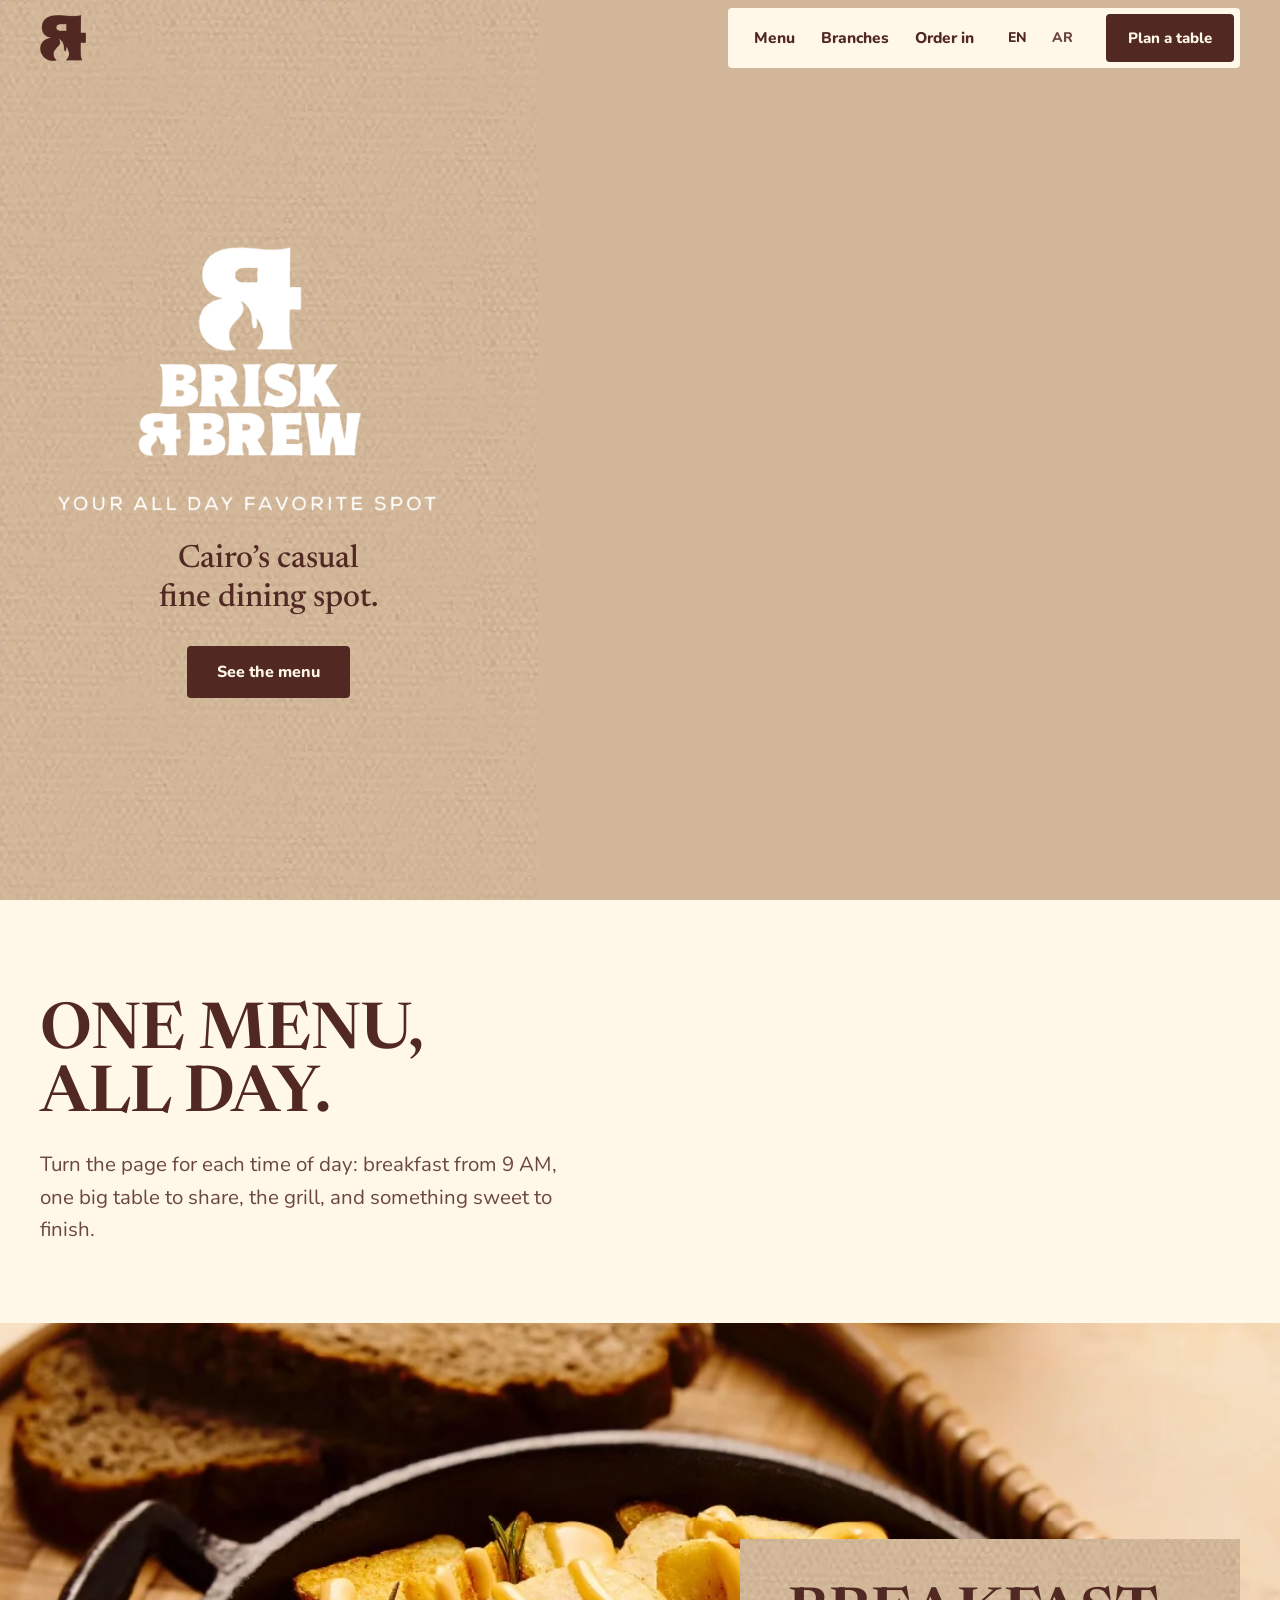
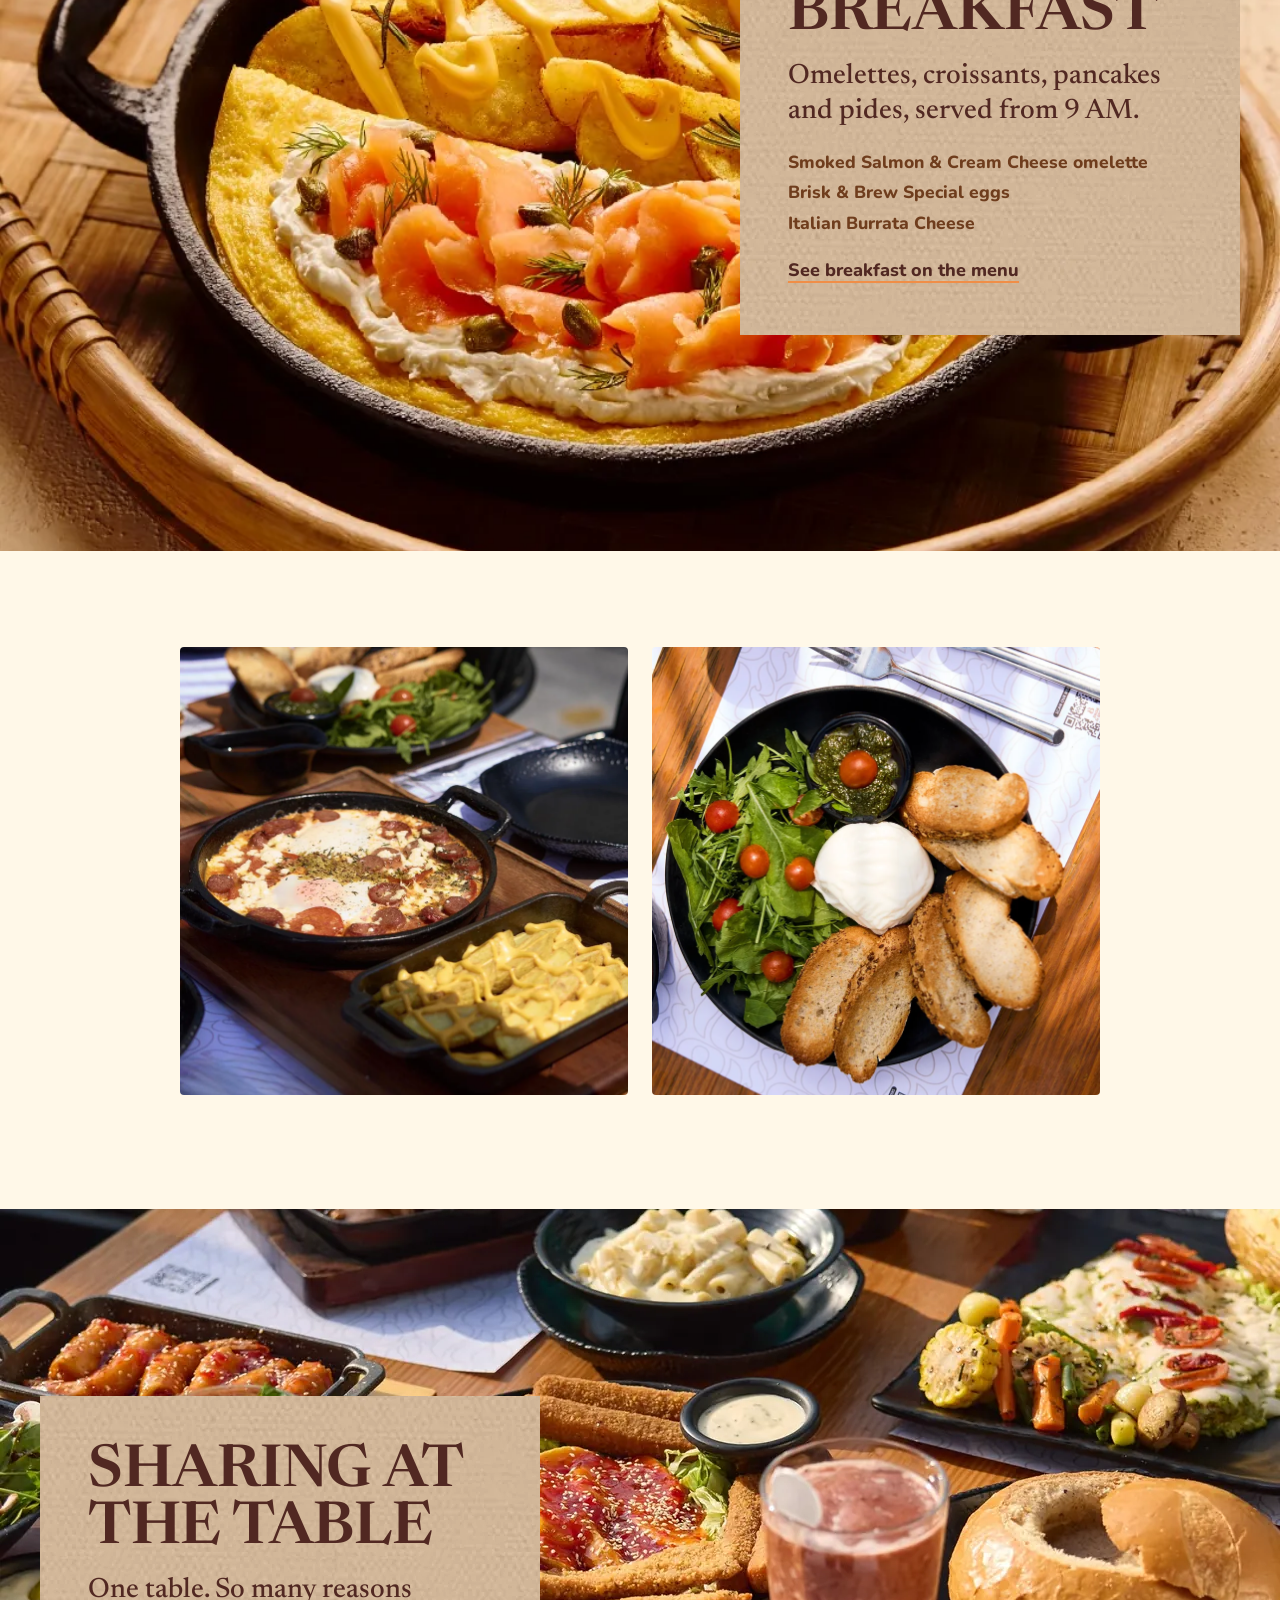
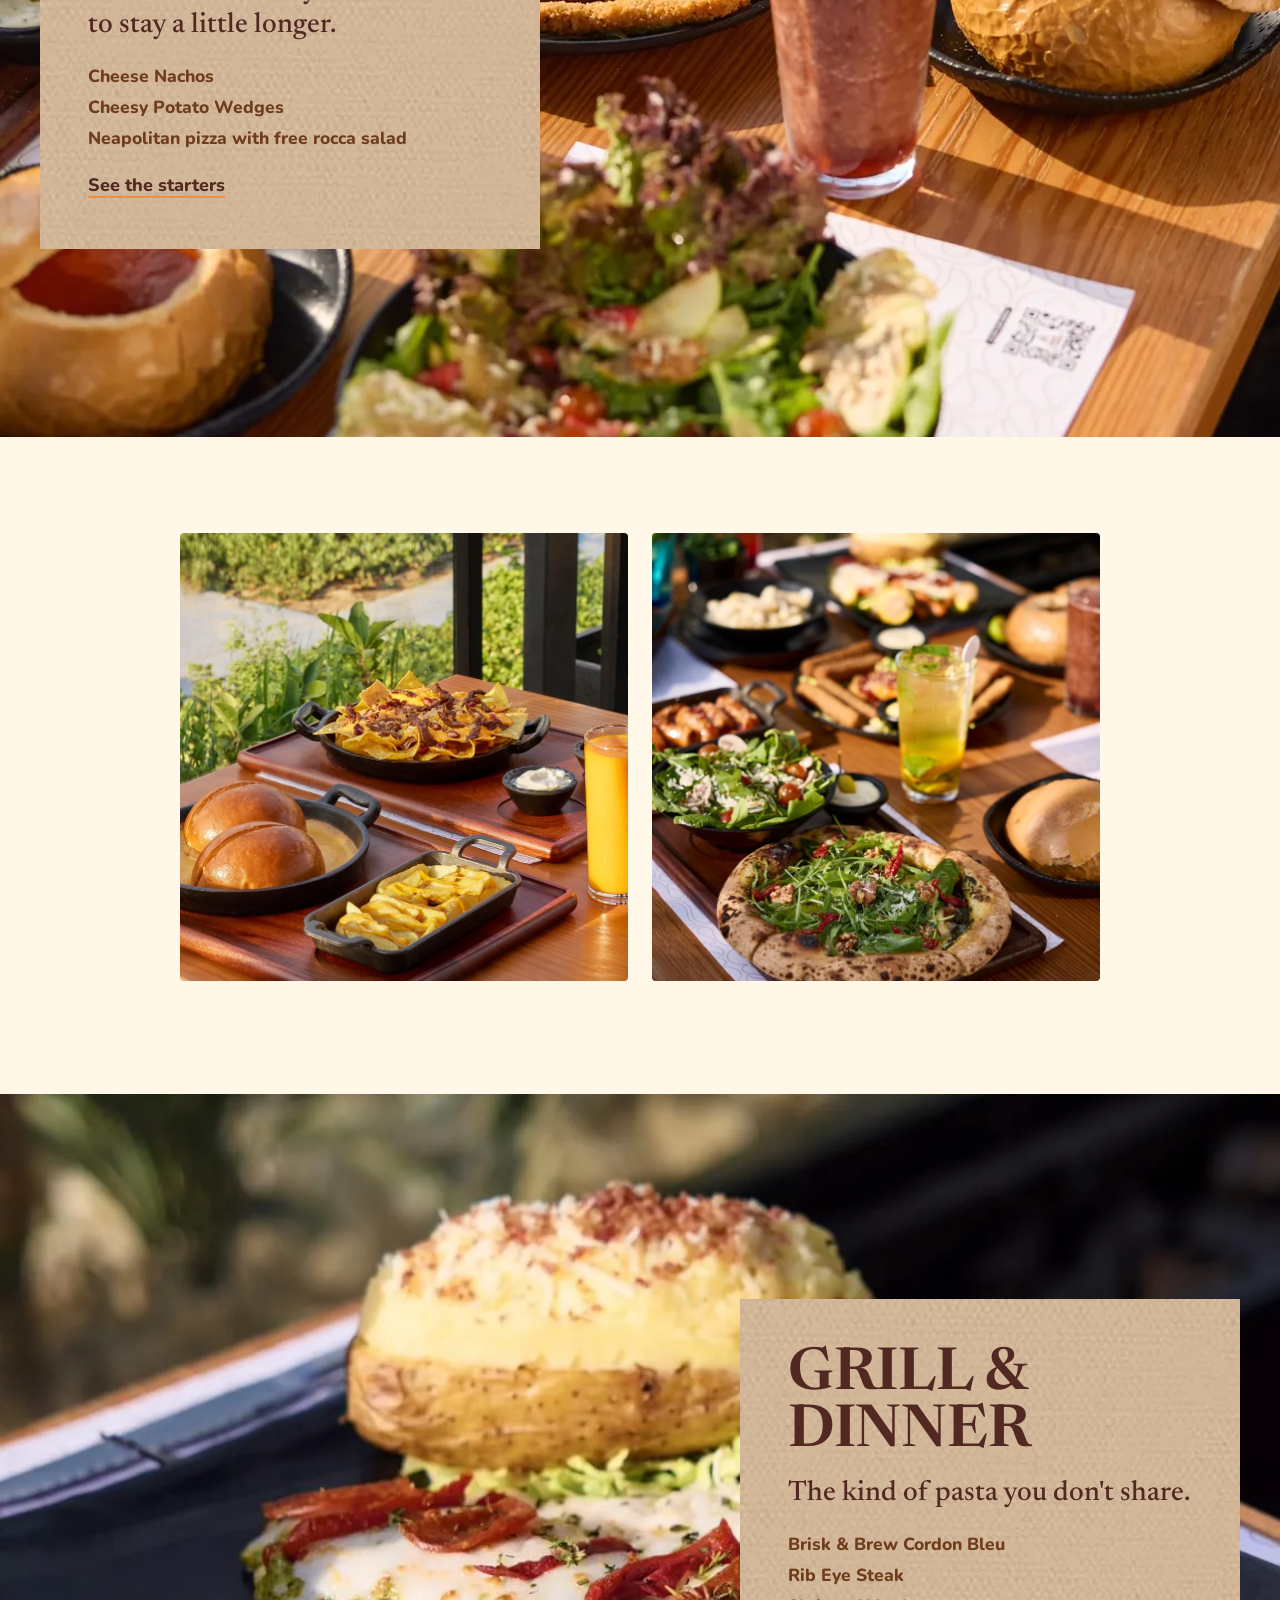
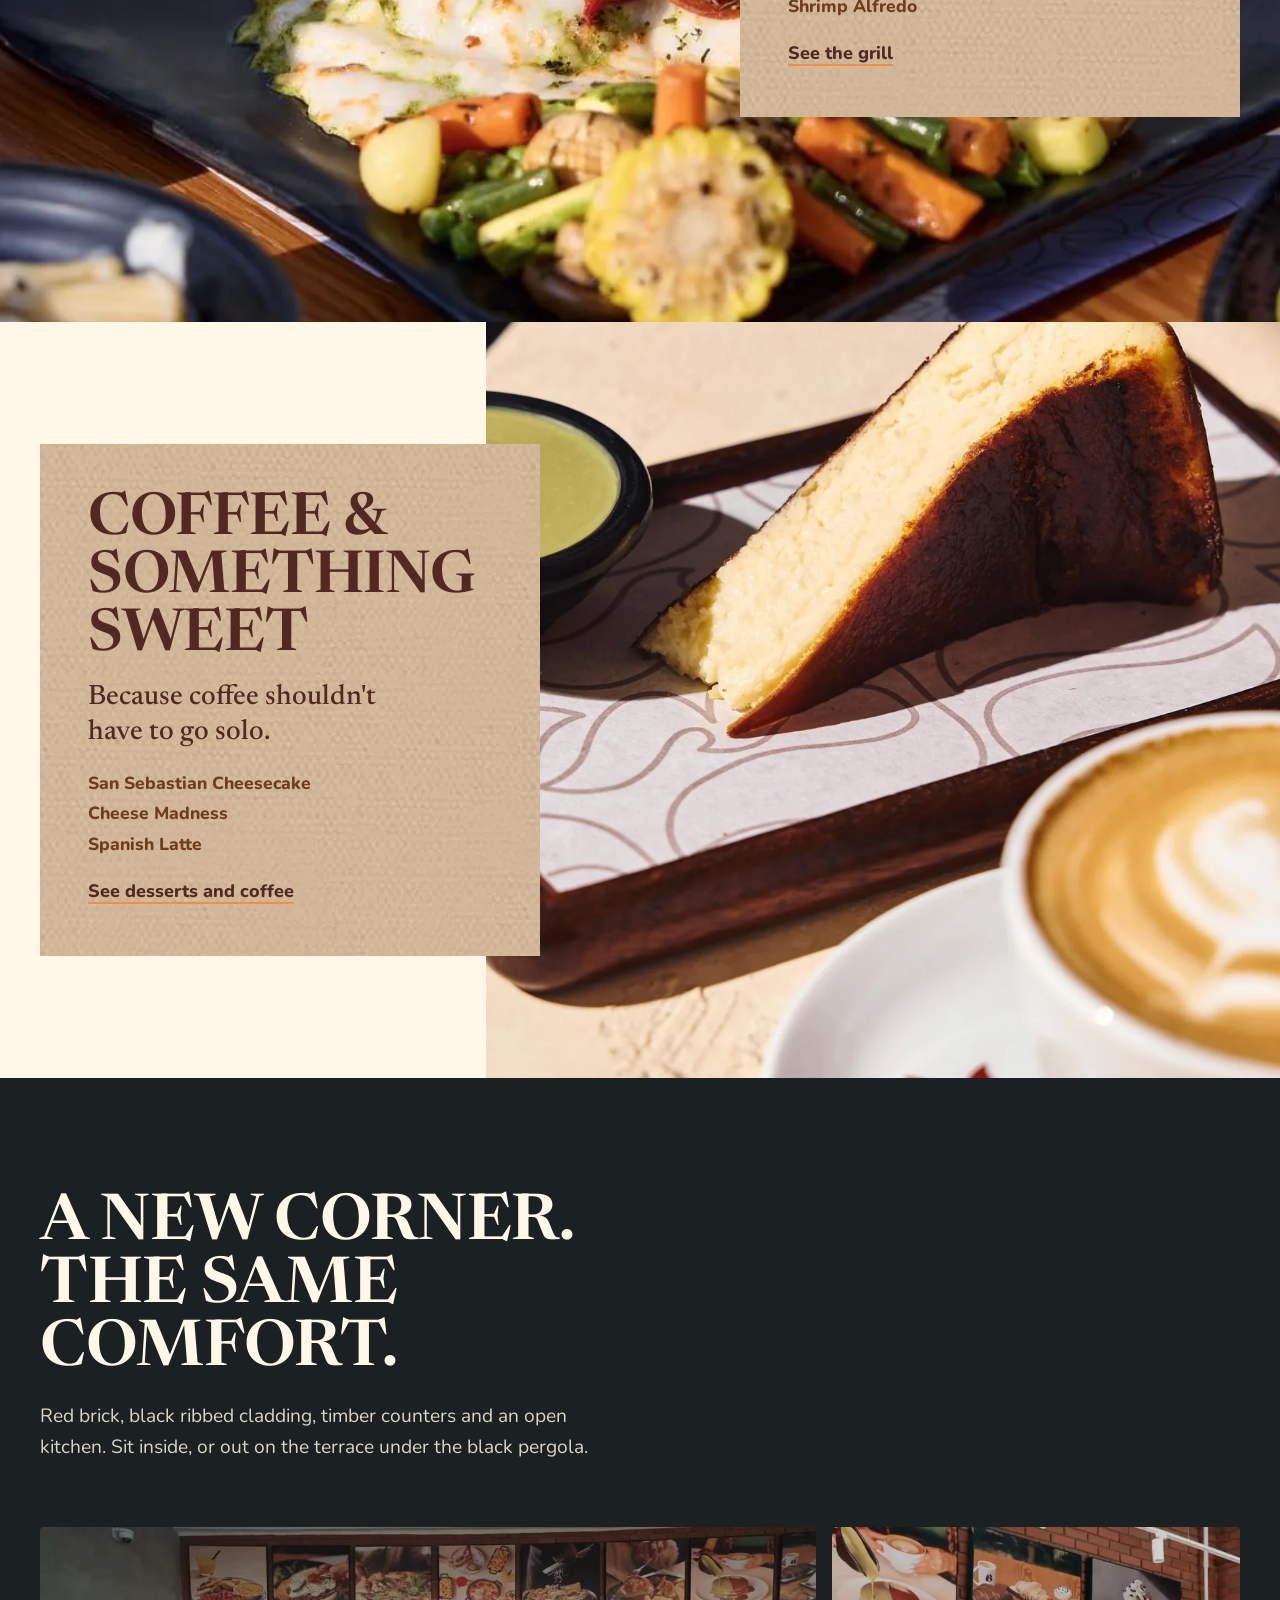
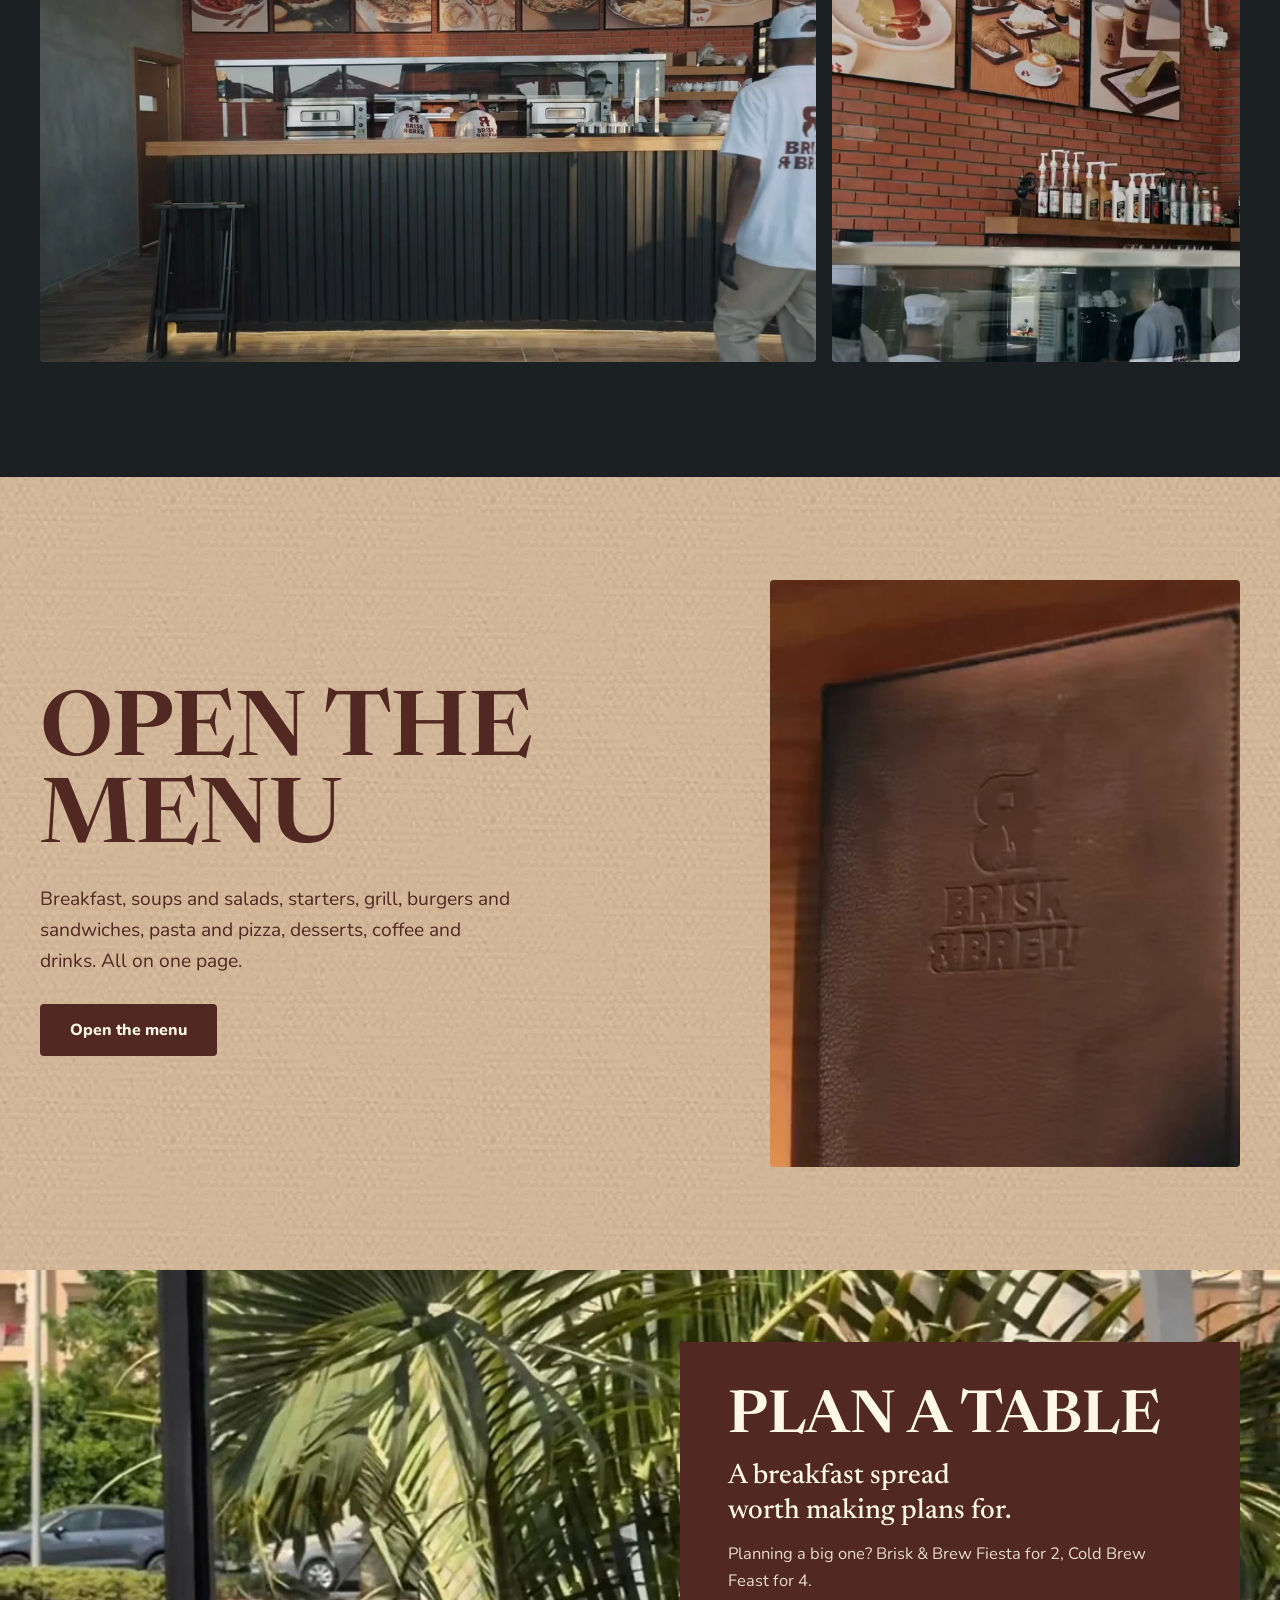
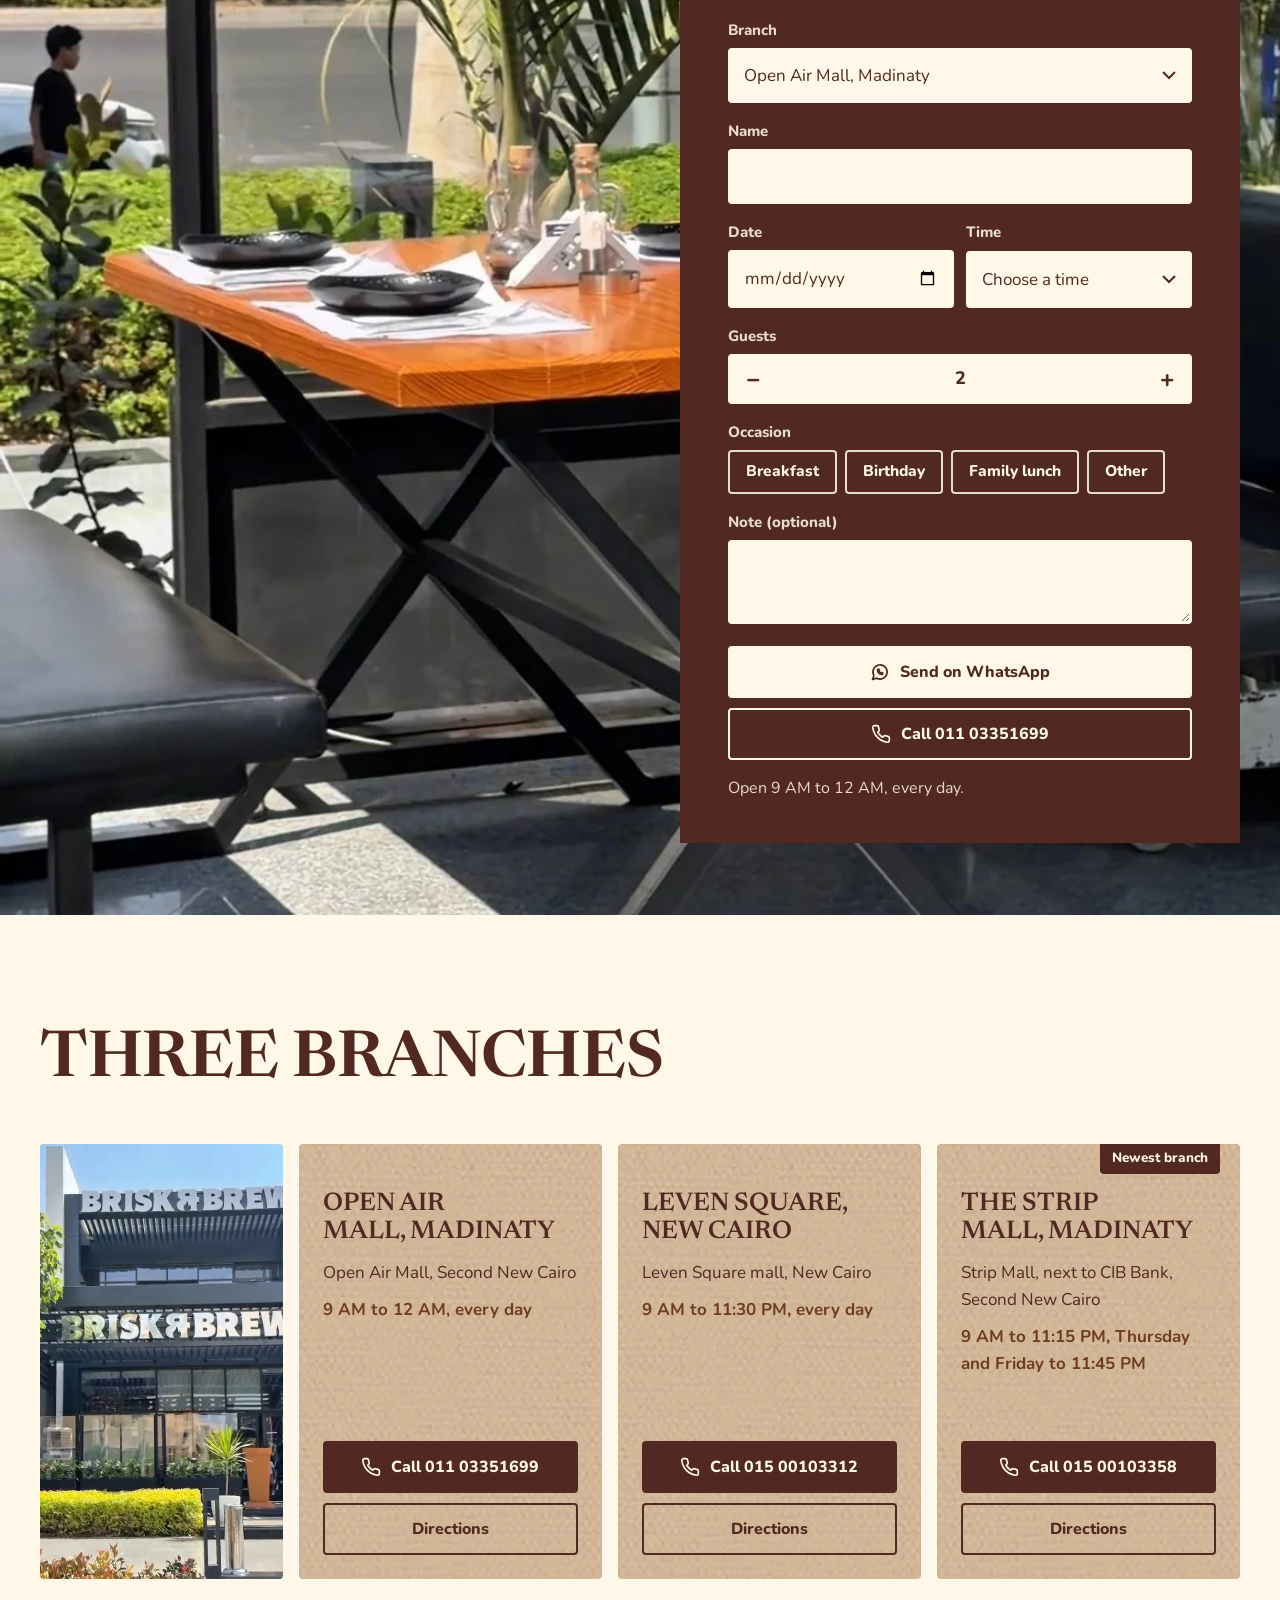
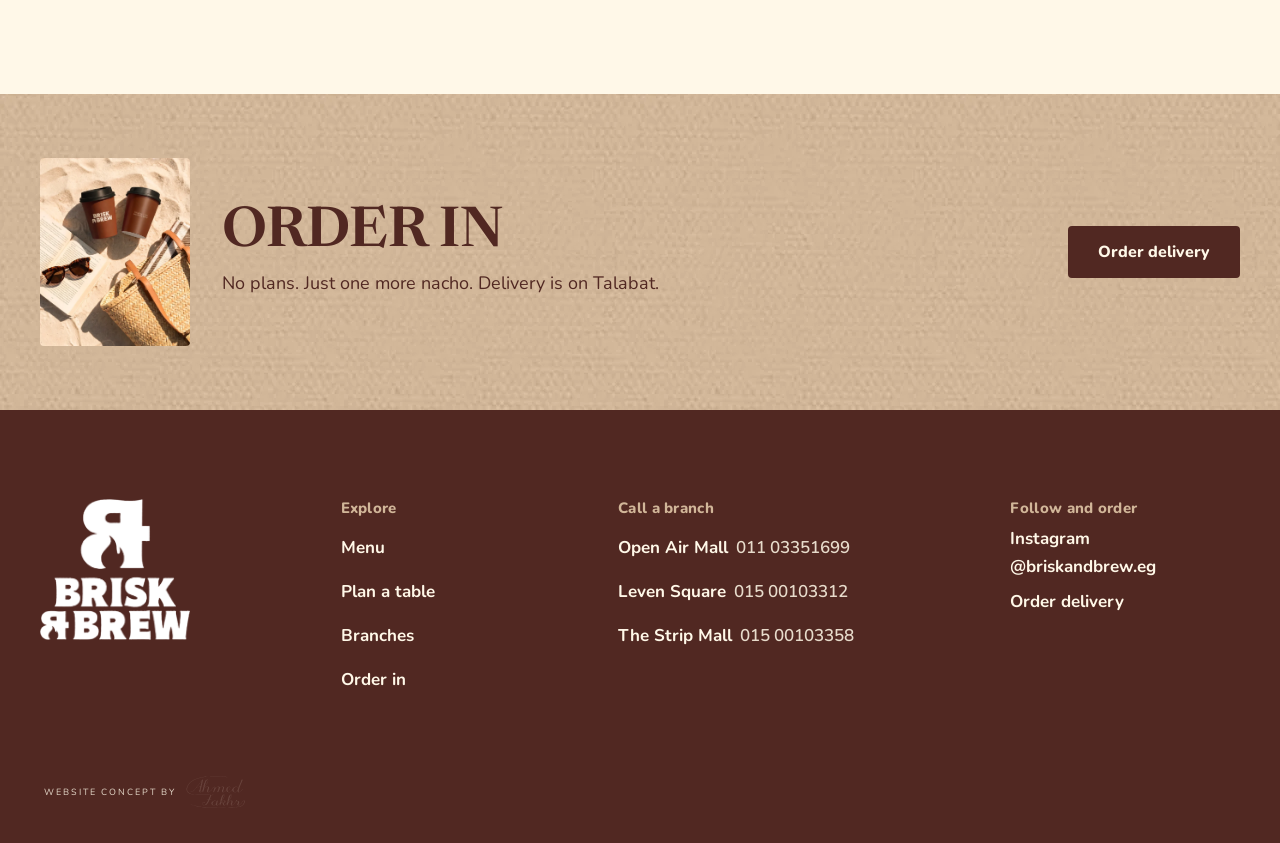
==== commit 526208f9: "Load first screen before showing; hero fits every screen Co-Authored-By: Claude Opus 5.5 <noreply@an" ====
--- a/index.html
+++ b/index.html
@@ -19,11 +19,14 @@
 <link rel="apple-touch-icon" href="img/apple-touch-icon.png">
 <link rel="preload" href="fonts/newsreader-b76914.woff2" as="font" type="font/woff2" crossorigin>
 <link rel="preload" href="fonts/nunito-798ec6.woff2" as="font" type="font/woff2" crossorigin>
-<style>html.fl body{opacity:0}body{transition:opacity .25s ease}</style>
-<script>(function(){var r=document.documentElement,fin=false;r.classList.add("js","fl");function done(){if(fin)return;fin=true;r.classList.remove("fl")}setTimeout(done,1200);addEventListener("DOMContentLoaded",function(){try{Promise.all([document.fonts.load("600 1em Newsreader"),document.fonts.load("500 1em Newsreader"),document.fonts.load("400 1em Nunito"),document.fonts.load("800 1em Nunito")]).then(done,done)}catch(e){done()}});setTimeout(function(){if(r.hasAttribute("data-ready"))return;var a=document.querySelectorAll(".rv");for(var i=0;i<a.length;i++)a[i].classList.add("in")},3500)})();</script>
-<link rel="stylesheet" href="fonts.css?v=1">
-<link rel="stylesheet" href="site.css?v=1">
-<script src="site.js?v=1" defer></script>
+<link rel="preload" as="image" href="img/table-1280.webp" imagesrcset="img/table-800.webp 800w, img/table-1280.webp 1280w" imagesizes="(min-width:900px) 58vw, 100vw" fetchpriority="high">
+<link rel="preload" as="image" href="img/logo-full-white.png" media="(min-width:900px)" fetchpriority="high">
+<link rel="preload" as="image" href="img/logo-stack-white.png" media="(max-width:899px)" fetchpriority="high">
+<style>html.fl{background:#D1B699}html.fl body{opacity:0}body{transition:opacity .4s ease}@media(prefers-reduced-motion:reduce){body{transition:none}}</style>
+<script>(function(){var r=document.documentElement,fin=false;r.classList.add("js","fl");function done(){if(fin)return;fin=true;r.classList.remove("fl")}setTimeout(done,3000);addEventListener("DOMContentLoaded",function(){var jobs=[];try{["600 1em Newsreader","500 1em Newsreader","400 1em Nunito","800 1em Nunito"].forEach(function(f){jobs.push(document.fonts.load(f))});jobs.push(document.fonts.ready)}catch(e){}var im=document.querySelectorAll("img[data-hold]");for(var i=0;i<im.length;i++){(function(m){jobs.push(m.decode?m.decode().catch(function(){}):new Promise(function(res){if(m.complete)res();else m.onload=m.onerror=res}))})(im[i])}Promise.all(jobs).then(done,done)});setTimeout(function(){if(r.hasAttribute("data-ready"))return;var a=document.querySelectorAll(".rv");for(var i=0;i<a.length;i++)a[i].classList.add("in")},3500)})();</script>
+<link rel="stylesheet" href="fonts.css?v=2">
+<link rel="stylesheet" href="site.css?v=2">
+<script src="site.js?v=2" defer></script>
 <script type="application/ld+json">{"@context": "https://schema.org", "@type": "Restaurant", "name": "Brisk & Brew", "description": "Cairo's casual fine dining spot. Breakfast from 9 AM, grill, pasta, desserts and coffee, at three branches in Madinaty and New Cairo.", "url": "https://ahmedfakhr1.github.io/briskandbrew-preview/", "image": "https://ahmedfakhr1.github.io/briskandbrew-preview/img/og.jpg", "logo": "https://ahmedfakhr1.github.io/briskandbrew-preview/img/icon-192.png", "hasMenu": "https://ahmedfakhr1.github.io/briskandbrew-preview/menu.html", "acceptsReservations": false, "sameAs": ["https://www.instagram.com/briskandbrew.eg/", "https://www.facebook.com/Briskandbrew", "https://www.tiktok.com/@briskandbrew"], "department": [{"@type": "Restaurant", "name": "Brisk & Brew, Open Air Mall, Madinaty", "telephone": "+201103351699", "address": {"@type": "PostalAddress", "streetAddress": "Open Air Mall, Second New Cairo", "addressLocality": "New Cairo", "addressCountry": "EG"}, "openingHoursSpecification": [{"@type": "OpeningHoursSpecification", "dayOfWeek": ["Monday", "Tuesday", "Wednesday", "Thursday", "Friday", "Saturday", "Sunday"], "opens": "09:00", "closes": "00:00"}], "hasMap": "https://www.google.com/maps/search/?api=1&query=Brisk+%26+Brew+Open+Air+Mall+Madinaty"}, {"@type": "Restaurant", "name": "Brisk & Brew, Leven Square, New Cairo", "telephone": "+201500103312", "address": {"@type": "PostalAddress", "streetAddress": "Leven Square mall, New Cairo", "addressLocality": "New Cairo", "addressCountry": "EG"}, "openingHoursSpecification": [{"@type": "OpeningHoursSpecification", "dayOfWeek": ["Monday", "Tuesday", "Wednesday", "Thursday", "Friday", "Saturday", "Sunday"], "opens": "09:00", "closes": "23:30"}], "hasMap": "https://www.google.com/maps/search/?api=1&query=Brisk+%26+Brew+Leven+Square+New+Cairo"}, {"@type": "Restaurant", "name": "Brisk & Brew, The Strip Mall, Madinaty", "telephone": "+201500103358", "address": {"@type": "PostalAddress", "streetAddress": "Strip Mall, next to CIB Bank, Second New Cairo", "addressLocality": "New Cairo", "addressCountry": "EG"}, "openingHoursSpecification": [{"@type": "OpeningHoursSpecification", "dayOfWeek": ["Monday", "Tuesday", "Wednesday", "Saturday", "Sunday"], "opens": "09:00", "closes": "23:15"}, {"@type": "OpeningHoursSpecification", "dayOfWeek": ["Thursday", "Friday"], "opens": "09:00", "closes": "23:45"}], "hasMap": "https://www.google.com/maps/search/?api=1&query=Brisk+%26+Brew+The+Strip+Mall+Madinaty"}]}</script>
 </head>
 <body>
@@ -52,13 +55,13 @@
   <div class="hero-copy kraft">
     <picture>
       <source media="(min-width:900px)" srcset="img/logo-full-white.png" width="1000" height="699">
-      <img class="hero-logo" src="img/logo-stack-white.png" width="640" height="602" alt="Brisk &amp; Brew, your all day favorite spot">
+      <img class="hero-logo" src="img/logo-stack-white.png" width="640" height="602" alt="Brisk &amp; Brew, your all day favorite spot" loading="eager" decoding="async" fetchpriority="high" data-hold>
     </picture>
     <h1>Cairo&rsquo;s casual fine dining spot.</h1>
     <a class="btn btn-brown" href="menu.html">See the menu</a>
   </div>
   <div class="hero-photo">
-    <img src="img/table-1280.webp" srcset="img/table-800.webp 800w, img/table-1280.webp 1280w" sizes="(min-width:900px) 58vw, 100vw" width="1280" height="1598" fetchpriority="high" decoding="async" alt="A sunlit terrace table laid with a steak skillet, penne, chicken strips, bread-bowl soups, a salad and mojitos">
+    <img src="img/table-1280.webp" srcset="img/table-800.webp 800w, img/table-1280.webp 1280w" sizes="(min-width:900px) 58vw, 100vw" width="1280" height="1598" loading="eager" fetchpriority="high" decoding="async" data-hold alt="A sunlit terrace table laid with a steak skillet, penne, chicken strips, bread-bowl soups, a salad and mojitos">
   </div>
 </section>
 
@@ -186,7 +189,7 @@
     <h2 class="t-display" id="h-branches">Three branches</h2>
     <div class="bgrid">
       <figure class="bphoto"><img src="img/storefront.webp" width="464" height="832" alt="A storefront with a black pergola facade and the Brisk &amp; Brew sign above the entrance" loading="lazy" decoding="async"></figure>
-      <article class="bcard kraft rv">
+      <article class="bcard kraft">
         <h3>Open Air Mall, Madinaty</h3>
         <address>Open Air Mall, Second New Cairo</address>
         <p class="hrs">9 AM to 12 AM, every day</p>
@@ -195,7 +198,7 @@
           <a class="btn btn-line" href="https://www.google.com/maps/search/?api=1&amp;query=Brisk+%26+Brew+Open+Air+Mall+Madinaty" target="_blank" rel="noopener">Directions</a>
         </div>
       </article>
-      <article class="bcard kraft rv">
+      <article class="bcard kraft">
         <h3>Leven Square, New Cairo</h3>
         <address>Leven Square mall, New Cairo</address>
         <p class="hrs">9 AM to 11:30 PM, every day</p>
@@ -204,7 +207,7 @@
           <a class="btn btn-line" href="https://www.google.com/maps/search/?api=1&amp;query=Brisk+%26+Brew+Leven+Square+New+Cairo" target="_blank" rel="noopener">Directions</a>
         </div>
       </article>
-      <article class="bcard kraft rv">
+      <article class="bcard kraft">
         <span class="new">Newest branch</span><h3>The Strip Mall, Madinaty</h3>
         <address>Strip Mall, next to CIB Bank, Second New Cairo</address>
         <p class="hrs">9 AM to 11:15 PM, Thursday and Friday to 11:45 PM</p>
--- a/site.css
+++ b/site.css
@@ -34,7 +34,7 @@
 @media(min-width:900px){body{font-size:18px}:root{--hh:76px}}
 
 /* kraft paper: flat card with the grain of their menu cover */
-.kraft{background:var(--kraft) url(img/kraft.webp?v=1) 0 0/320px 320px;color:var(--brown)}
+.kraft{background:var(--kraft) url(img/kraft.webp?v=2) 0 0/320px 320px;color:var(--brown)}
 
 /* type */
 .serif{font-family:var(--serif)}
@@ -125,22 +125,24 @@
 .sheet .x{position:absolute;right:8px;top:8px}
 @media(min-width:700px){.sheet{margin:auto;border-radius:6px;max-width:460px}}
 
-/* hero */
-.hero{display:grid;grid-template-columns:1fr;background:var(--kraft)}
-.hero-photo{position:relative;height:54svh;min-height:340px;max-height:520px;order:-1;overflow:hidden}
-.hero-photo img{width:100%;height:100%;object-fit:cover;object-position:50% 46%}
-.hero-copy{padding:34px var(--gut) 46px;display:flex;flex-direction:column;align-items:center;text-align:center;gap:22px}
-.hero-logo{width:176px}
-.hero h1{font:500 clamp(25px,6.8vw,30px)/1.2 var(--serif);text-wrap:balance;font-optical-sizing:auto}
-.hero .btn{width:100%;max-width:340px}
-@media(min-width:900px){
-  .hero{grid-template-columns:42% 58%;min-height:clamp(640px,100svh,980px)}
-  .hero-photo{order:0;height:auto;min-height:0;max-height:none}
+/* hero: always shown whole, one viewport tall */
+:root{--bar:0px}
+@media(max-width:899px){:root{--bar:calc(60px + env(safe-area-inset-bottom,0px))}}
+.hero{display:grid;grid-template-columns:minmax(0,1fr);grid-template-rows:minmax(0,1fr) auto;background:var(--kraft);height:calc(100vh - var(--bar));height:calc(100svh - var(--bar));min-height:0;overflow:hidden}
+.hero-photo{position:relative;min-height:0;order:-1;overflow:hidden;background:var(--kraft)}
+.hero-photo img{position:absolute;inset:0;width:100%;height:100%;object-fit:cover;object-position:50% 46%}
+.hero-copy{padding:clamp(14px,3.2svh,34px) var(--gut) clamp(16px,3.6svh,40px);display:flex;flex-direction:column;align-items:center;text-align:center;gap:clamp(10px,2.2svh,22px)}
+.hero-logo{width:clamp(92px,21svh,176px);height:auto}
+.hero h1{font:500 clamp(19px,5.8vw,30px)/1.2 var(--serif);text-wrap:balance;font-optical-sizing:auto}
+.hero .btn{width:100%;max-width:340px;min-height:clamp(46px,7svh,52px)}
+@media(min-width:900px){
+  .hero{grid-template-columns:42% 58%;grid-template-rows:minmax(0,1fr);height:100vh;height:100svh;min-height:480px}
+  .hero-photo{order:0}
   .hero-photo img{object-position:56% 40%}
-  .hero-copy{order:-1;align-items:center;text-align:center;justify-content:center;padding:112px clamp(32px,4.5vw,80px) 72px;gap:34px}
-  .hero-logo{width:min(100%,480px)}
-  .hero h1{font-size:clamp(28px,2.5vw,38px);max-width:16ch}
-  .hero .btn{width:auto;max-width:none}
+  .hero-copy{order:-1;align-items:center;text-align:center;justify-content:center;padding:clamp(84px,11svh,112px) clamp(28px,4.5vw,80px) clamp(36px,6svh,64px);gap:clamp(16px,3.2svh,34px)}
+  .hero-logo{width:min(100%,clamp(200px,42svh,480px))}
+  .hero h1{font-size:clamp(24px,min(2.5vw,4.6svh),38px);max-width:16ch}
+  .hero .btn{width:auto;max-width:none;min-height:52px}
 }
 
 /* intro */
@@ -188,7 +190,7 @@
 .place h2{font-size:clamp(38px,5vw,68px);max-width:14ch;color:var(--cream)}
 .place p{margin-top:20px;color:#DCD3C5;font-size:clamp(18px,1.5vw,20px);max-width:48ch}
 .place-photos{margin-top:clamp(36px,5vw,64px);display:grid;gap:12px}
-.place-photos figure{overflow:hidden;border-radius:var(--r)}
+.place-photos figure{overflow:hidden;border-radius:var(--r);background:#2B3135}
 .place-photos img{width:100%;height:100%;object-fit:cover}
 .place-photos .wide{aspect-ratio:16/10}
 .place-photos .tall{aspect-ratio:4/5}
@@ -274,7 +276,7 @@
 /* order in */
 .order{padding:clamp(40px,5vw,72px) 0}
 .order-in{display:grid;grid-template-columns:auto 1fr;gap:20px 24px;align-items:center}
-.order figure{width:112px;aspect-ratio:4/5;overflow:hidden;border-radius:var(--r);grid-row:span 2}
+.order figure{width:112px;aspect-ratio:4/5;overflow:hidden;border-radius:var(--r);grid-row:span 2;background:var(--kraft)}
 .order figure img{width:100%;height:100%;object-fit:cover}
 .order h2{font-size:clamp(34px,4.4vw,56px)}
 .order p{margin-top:8px;font-size:18px}
@@ -316,12 +318,12 @@
 .bar .on-page{color:var(--orange)}
 @media(min-width:900px){.bar{display:none}}
 
-/* reveal: each card fades and rises once as it enters */
-.js .rv:not(.in){opacity:0;transform:translateY(26px)}
-.rv{transition:opacity .7s var(--ease),transform .7s var(--ease)}
+/* reveal: one gentle fade per whole section (opacity only), never on the hero */
+.js .rv:not(.in){opacity:0}
+.rv{transition:opacity .6s ease}
 @media(prefers-reduced-motion:reduce){
   html{scroll-behavior:auto}
-  .js .rv:not(.in){opacity:1;transform:none}
+  .js .rv:not(.in){opacity:1}
   .rv,.btn,.logo,.logo img,.hdr{transition:none}
   .drawer[open]{animation:none}
 }
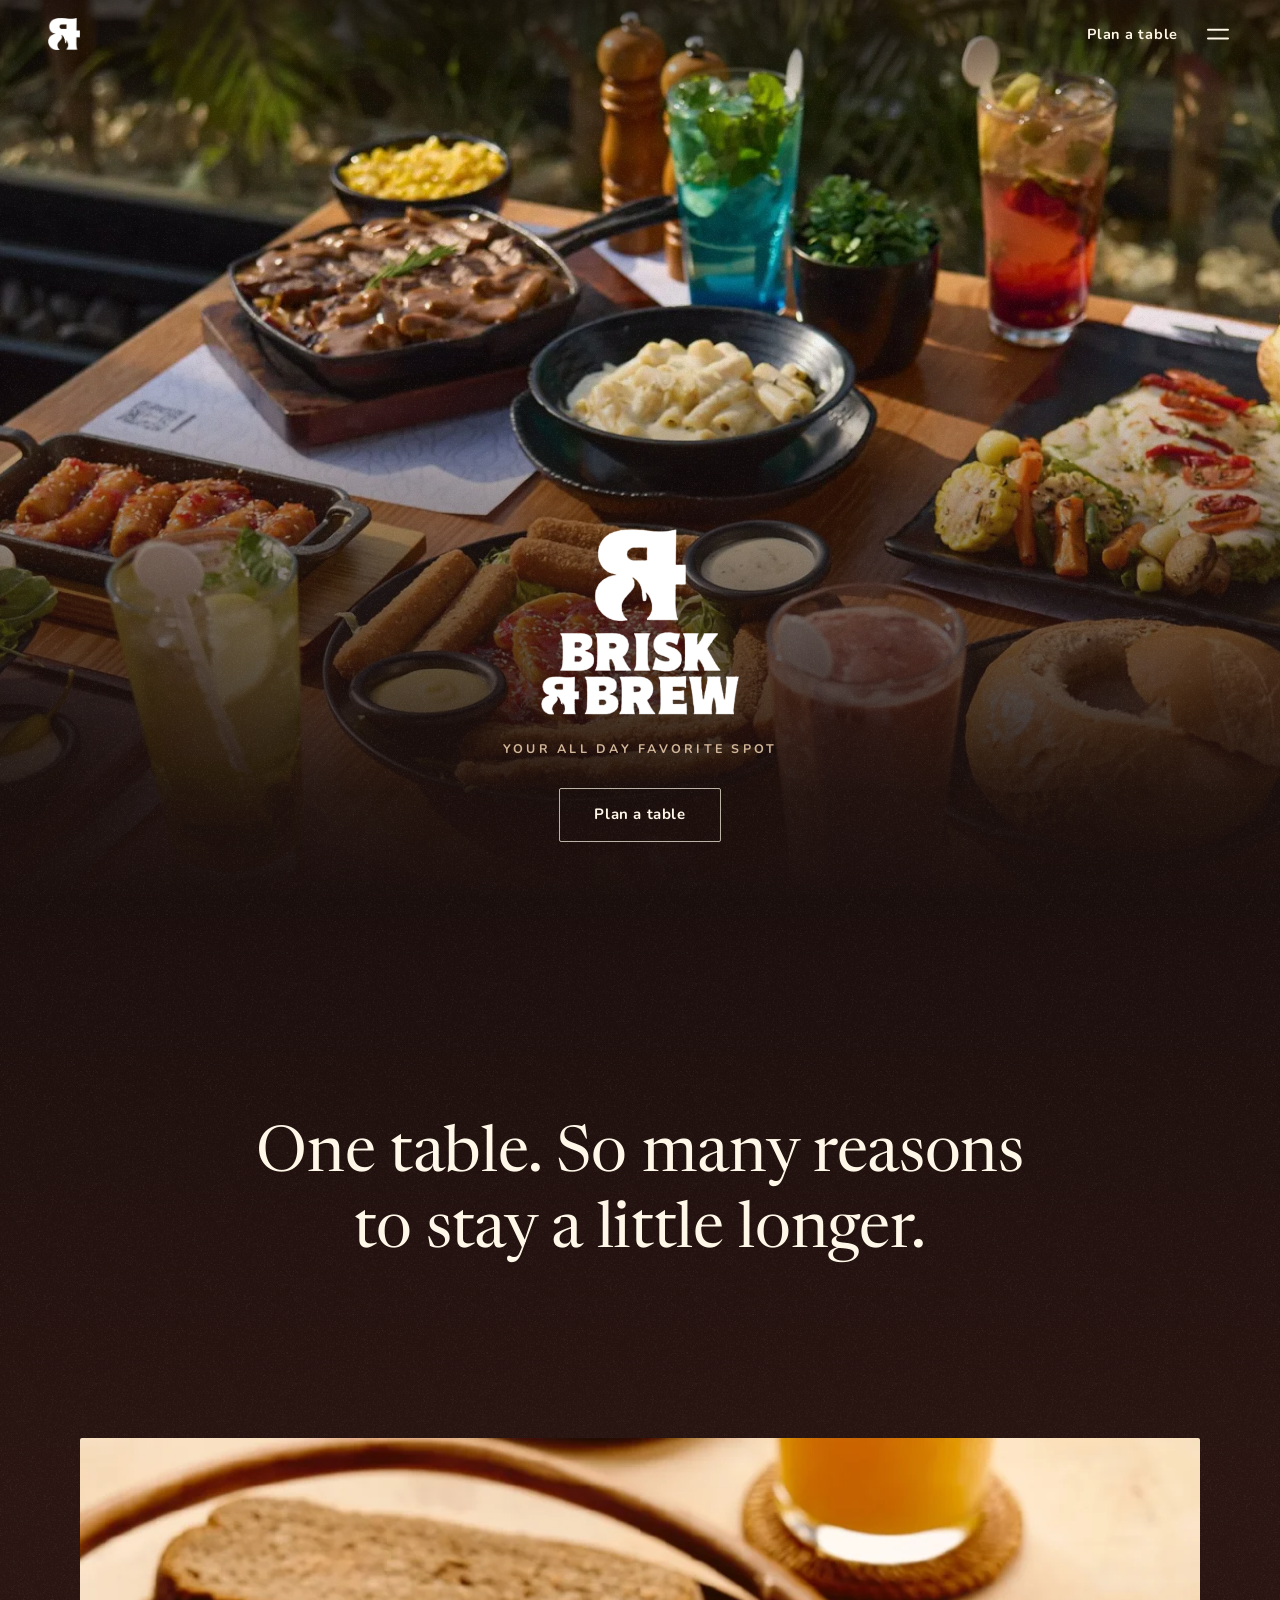
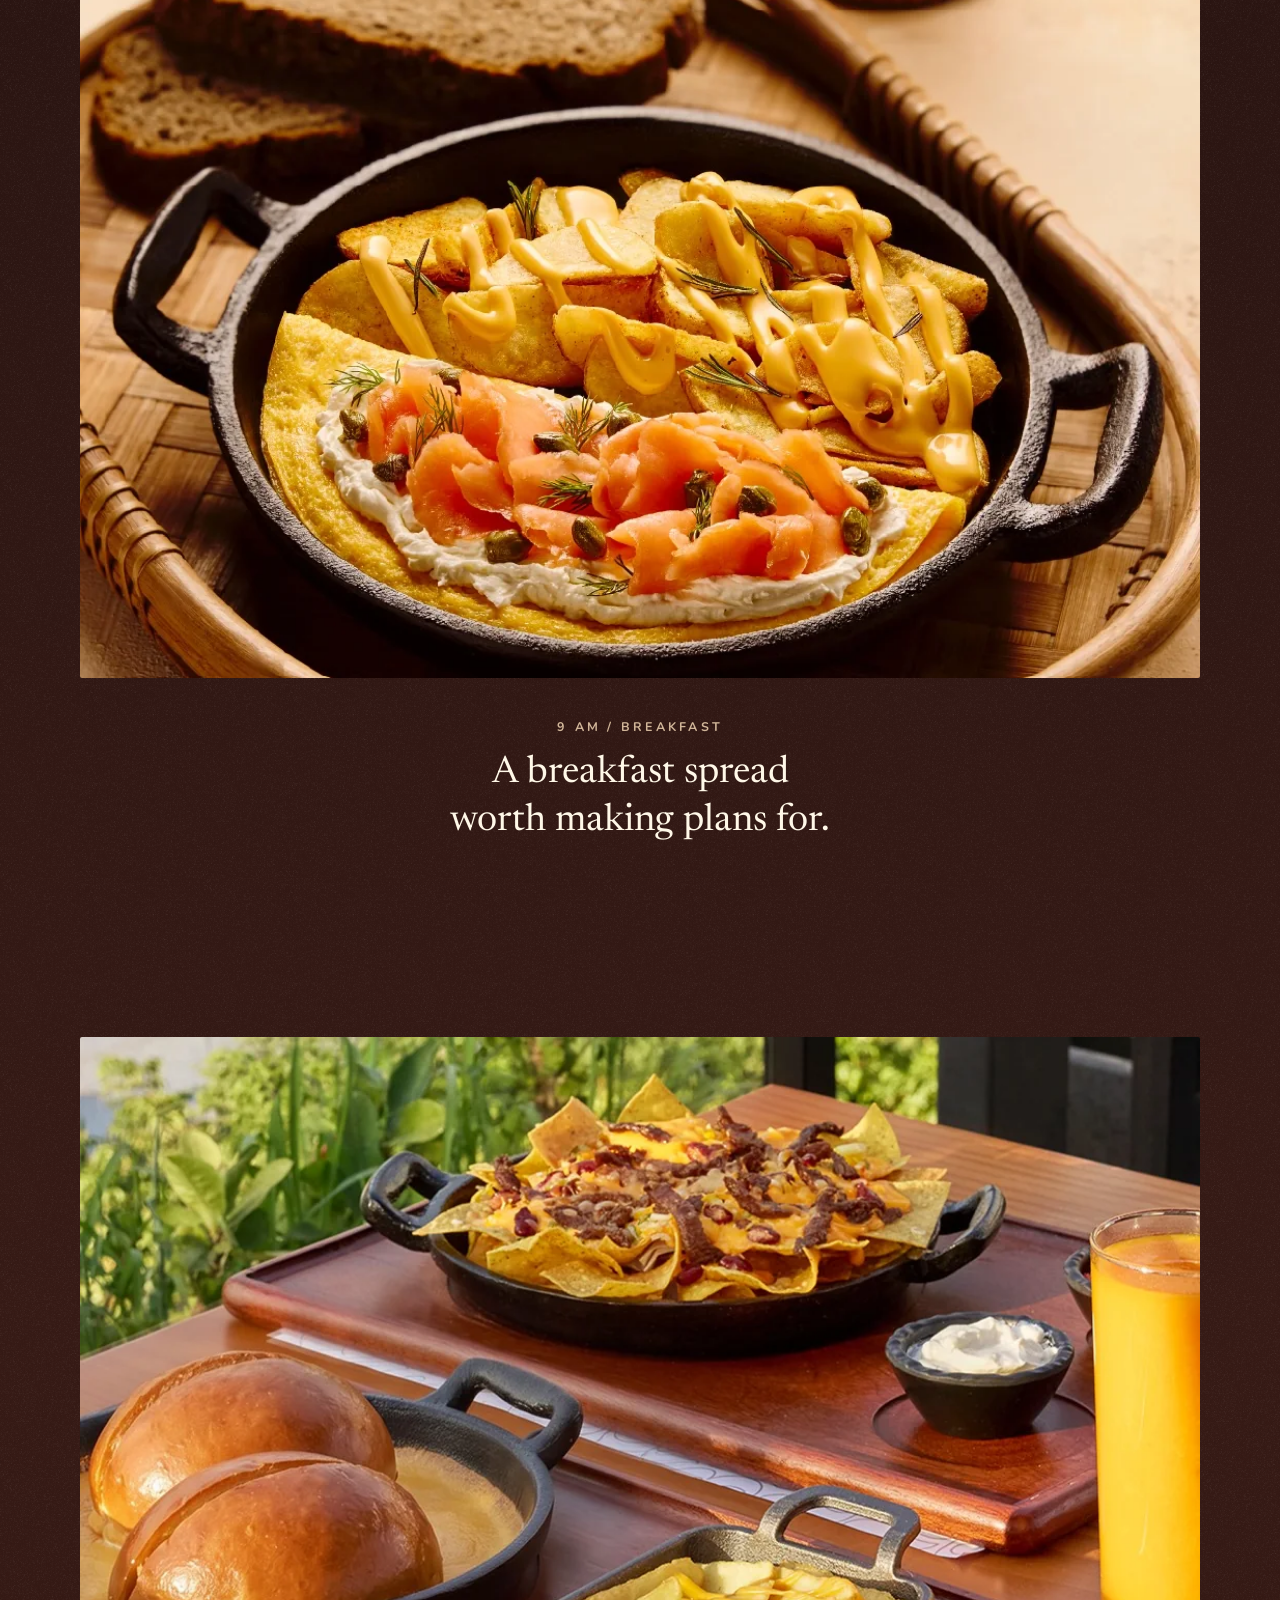
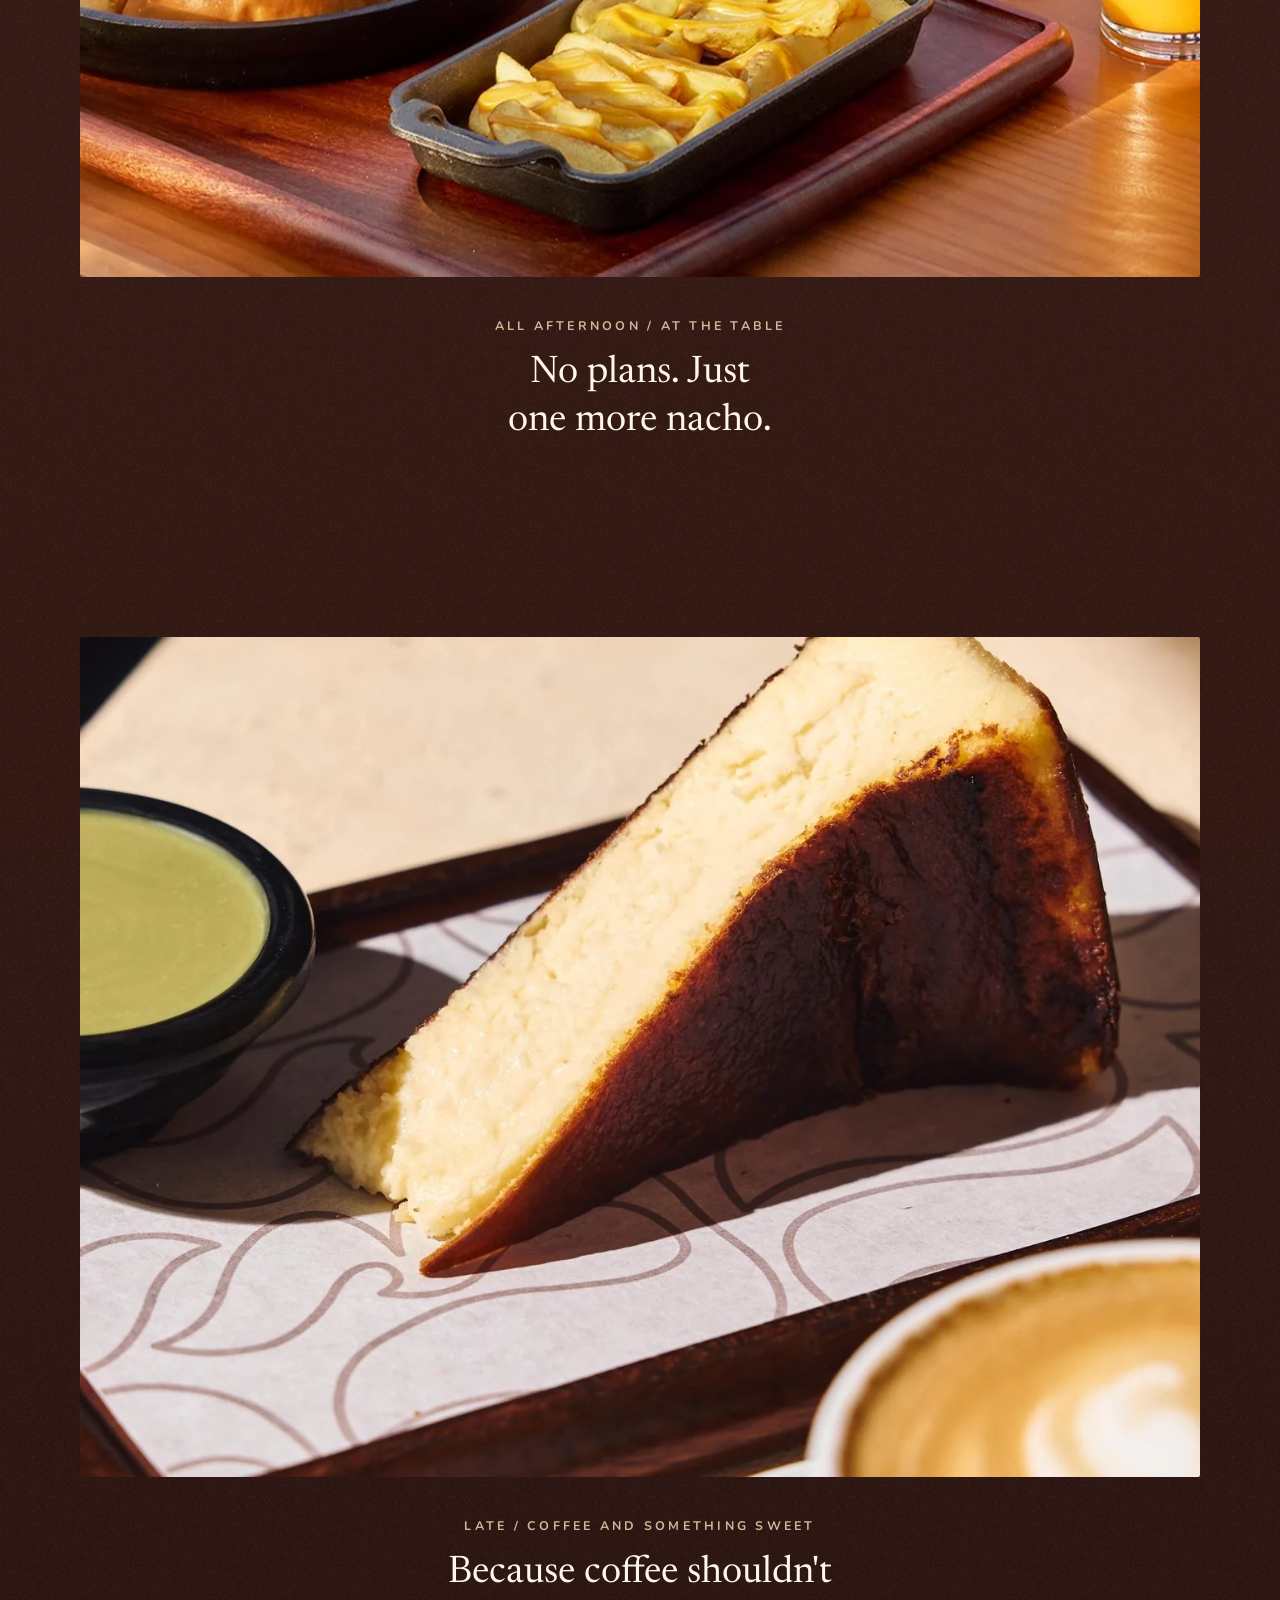
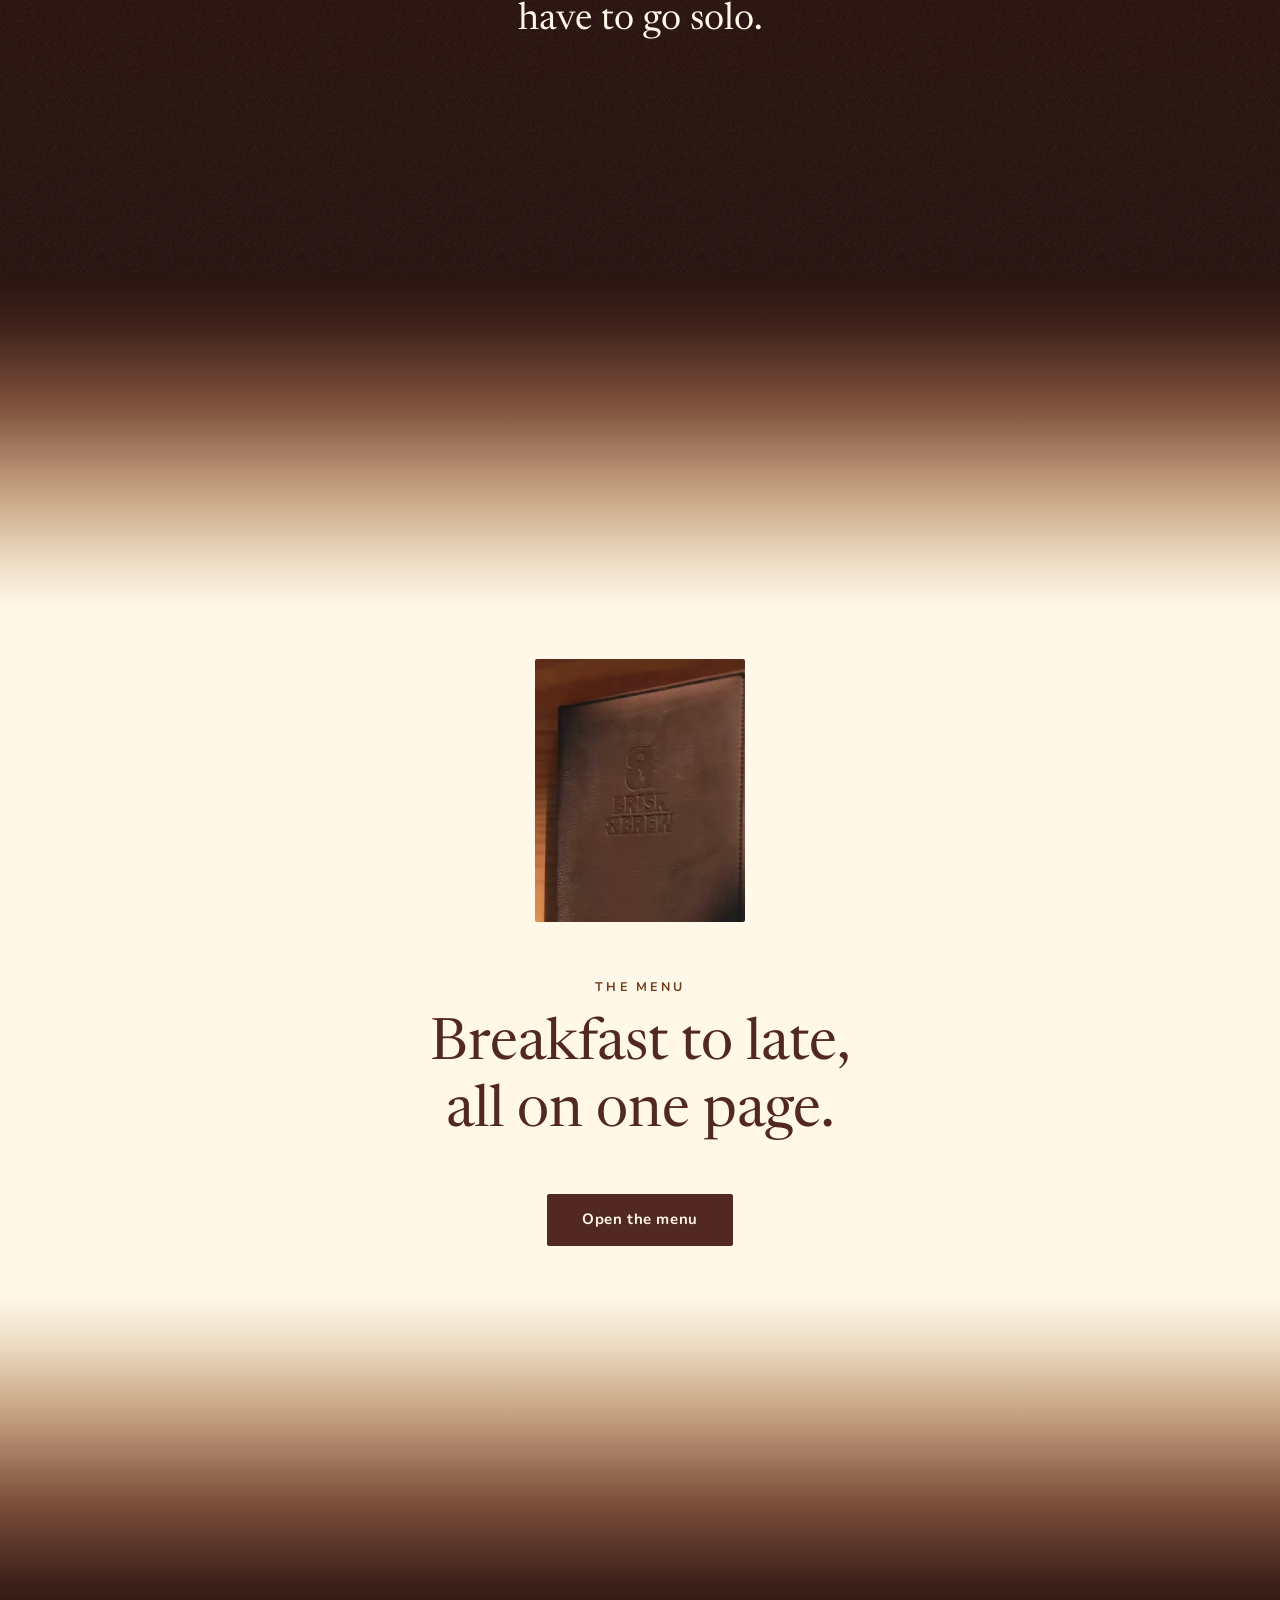
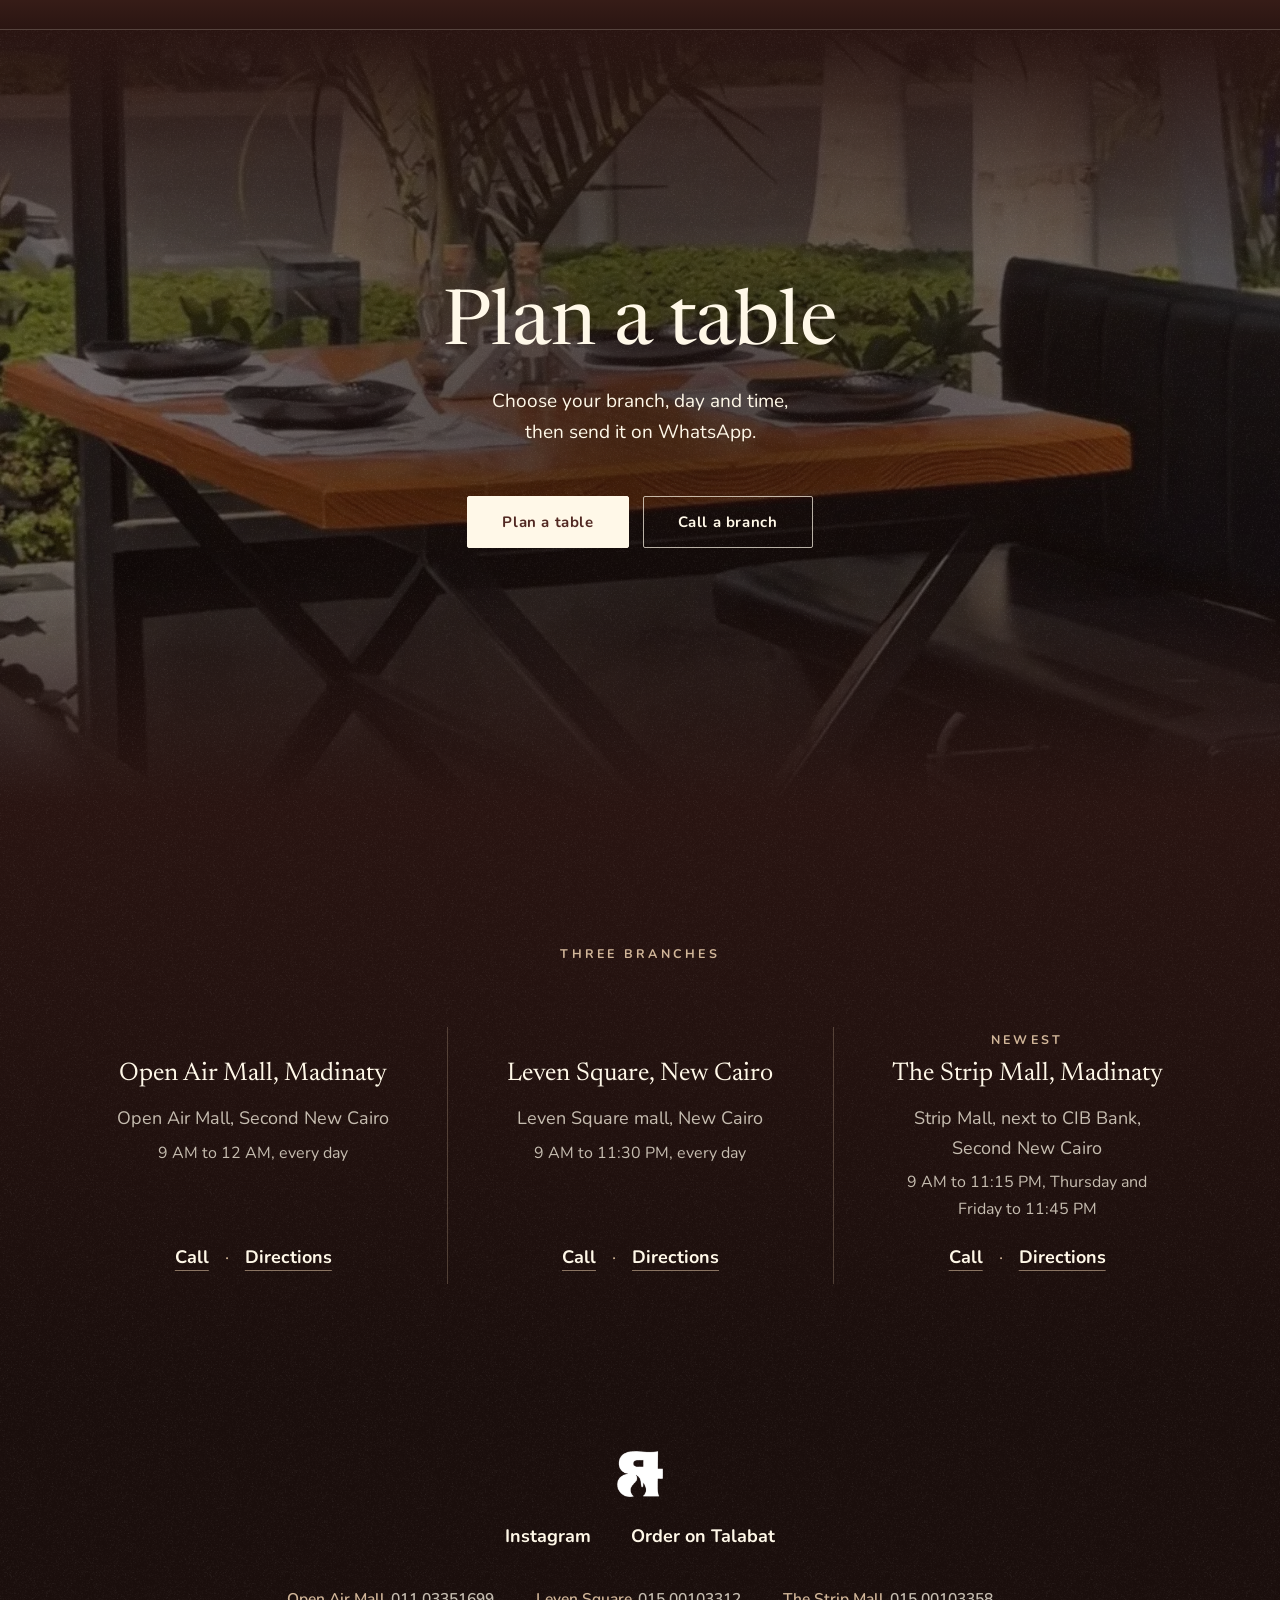
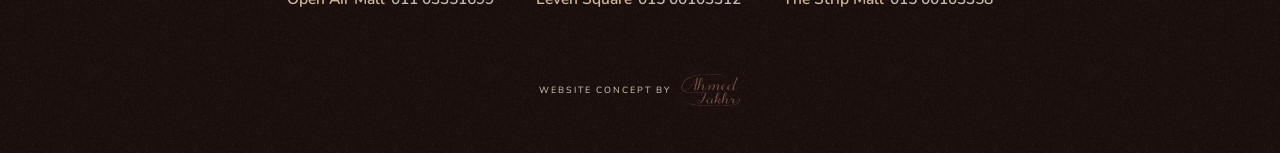
==== commit fe7b69fb: "Calm premium redesign: centred, dark gradients, big photos Co-Authored-By: Claude Opus 5.5 <noreply@" ====
--- a/index.html
+++ b/index.html
@@ -5,7 +5,7 @@
 <meta name="viewport" content="width=device-width, initial-scale=1, minimum-scale=1">
 <title>Brisk &amp; Brew | Cairo&#x27;s casual fine dining spot</title>
 <meta name="description" content="Breakfast from 9 AM, grill, pasta, desserts and coffee at three branches in Madinaty and New Cairo. See the menu, plan a table on WhatsApp or call a branch.">
-<meta name="theme-color" content="#D1B699">
+<meta name="theme-color" content="#2a1512">
 <meta property="og:type" content="restaurant.restaurant">
 <meta property="og:site_name" content="Brisk &amp; Brew">
 <meta property="og:title" content="Brisk &amp; Brew | Cairo&#x27;s casual fine dining spot">
@@ -19,149 +19,161 @@
 <link rel="apple-touch-icon" href="img/apple-touch-icon.png">
 <link rel="preload" href="fonts/newsreader-b76914.woff2" as="font" type="font/woff2" crossorigin>
 <link rel="preload" href="fonts/nunito-798ec6.woff2" as="font" type="font/woff2" crossorigin>
-<link rel="preload" as="image" href="img/table-1280.webp" imagesrcset="img/table-800.webp 800w, img/table-1280.webp 1280w" imagesizes="(min-width:900px) 58vw, 100vw" fetchpriority="high">
-<link rel="preload" as="image" href="img/logo-full-white.png" media="(min-width:900px)" fetchpriority="high">
-<link rel="preload" as="image" href="img/logo-stack-white.png" media="(max-width:899px)" fetchpriority="high">
-<style>html.fl{background:#D1B699}html.fl body{opacity:0}body{transition:opacity .4s ease}@media(prefers-reduced-motion:reduce){body{transition:none}}</style>
-<script>(function(){var r=document.documentElement,fin=false;r.classList.add("js","fl");function done(){if(fin)return;fin=true;r.classList.remove("fl")}setTimeout(done,3000);addEventListener("DOMContentLoaded",function(){var jobs=[];try{["600 1em Newsreader","500 1em Newsreader","400 1em Nunito","800 1em Nunito"].forEach(function(f){jobs.push(document.fonts.load(f))});jobs.push(document.fonts.ready)}catch(e){}var im=document.querySelectorAll("img[data-hold]");for(var i=0;i<im.length;i++){(function(m){jobs.push(m.decode?m.decode().catch(function(){}):new Promise(function(res){if(m.complete)res();else m.onload=m.onerror=res}))})(im[i])}Promise.all(jobs).then(done,done)});setTimeout(function(){if(r.hasAttribute("data-ready"))return;var a=document.querySelectorAll(".rv");for(var i=0;i<a.length;i++)a[i].classList.add("in")},3500)})();</script>
-<link rel="stylesheet" href="fonts.css?v=2">
-<link rel="stylesheet" href="site.css?v=2">
-<script src="site.js?v=2" defer></script>
+<link rel="preload" as="image" href="img/hero-wide-1920.webp" imagesrcset="img/hero-wide-1280.webp 1280w, img/hero-wide-1920.webp 1920w" imagesizes="100vw" media="(min-aspect-ratio: 1/1)" fetchpriority="high">
+<link rel="preload" as="image" href="img/hero-1280.webp" imagesrcset="img/hero-800.webp 800w, img/hero-1280.webp 1280w" imagesizes="(max-aspect-ratio: 4/5) 80vh, 100vw" media="(max-aspect-ratio: 1/1)" fetchpriority="high">
+<link rel="preload" as="image" href="img/logo-stack-white.png" fetchpriority="high">
+<style>html.fl{background:#2a1512}html.fl body{opacity:0}body{transition:opacity .4s ease}@media(prefers-reduced-motion:reduce){body{transition:none}}</style>
+<script>(function(){var r=document.documentElement,t0=Date.now(),fin=false,first=false,rm=false;try{rm=matchMedia("(prefers-reduced-motion: reduce)").matches}catch(e){}try{first=!localStorage.getItem("briskandbrew-intro");if(first)localStorage.setItem("briskandbrew-intro","1")}catch(e){}r.classList.add("js",first?"veiled":"fl");function lift(){if(fin)return;fin=true;if(first){r.classList.add("veil-out");setTimeout(function(){r.classList.remove("veiled","veil-out")},rm?0:800)}else{r.classList.remove("fl")}}setTimeout(lift,first?2500:3000);if(first){addEventListener("click",lift);addEventListener("keydown",lift)}addEventListener("DOMContentLoaded",function(){var jobs=[],bar=document.querySelector(".veil-bar i"),n=0,total=1;function tick(){n++;if(bar)bar.style.transform="scaleX("+Math.min(1,n/total)+")"}function add(p){jobs.push(p.then(tick,tick))}try{["400 1em Newsreader","500 1em Newsreader","400 1em Nunito","700 1em Nunito"].forEach(function(f){add(document.fonts.load(f))});add(document.fonts.ready)}catch(e){}var im=document.querySelectorAll("img[data-hold]");for(var i=0;i<im.length;i++){(function(m){add(m.decode?m.decode().catch(function(){}):new Promise(function(res){if(m.complete)res();else m.onload=m.onerror=res}))})(im[i])}total=jobs.length||1;Promise.all(jobs).then(function(){if(!first){lift();return}setTimeout(lift,rm?0:Math.max(260,1200-(Date.now()-t0)))},lift)});setTimeout(function(){if(r.hasAttribute("data-ready"))return;var a=document.querySelectorAll(".rv");for(var i=0;i<a.length;i++)a[i].classList.add("in")},3500)})();</script>
+<link rel="stylesheet" href="fonts.css?v=4">
+<link rel="stylesheet" href="site.css?v=4">
+<script src="site.js?v=4" defer></script>
 <script type="application/ld+json">{"@context": "https://schema.org", "@type": "Restaurant", "name": "Brisk & Brew", "description": "Cairo's casual fine dining spot. Breakfast from 9 AM, grill, pasta, desserts and coffee, at three branches in Madinaty and New Cairo.", "url": "https://ahmedfakhr1.github.io/briskandbrew-preview/", "image": "https://ahmedfakhr1.github.io/briskandbrew-preview/img/og.jpg", "logo": "https://ahmedfakhr1.github.io/briskandbrew-preview/img/icon-192.png", "hasMenu": "https://ahmedfakhr1.github.io/briskandbrew-preview/menu.html", "acceptsReservations": false, "sameAs": ["https://www.instagram.com/briskandbrew.eg/", "https://www.facebook.com/Briskandbrew", "https://www.tiktok.com/@briskandbrew"], "department": [{"@type": "Restaurant", "name": "Brisk & Brew, Open Air Mall, Madinaty", "telephone": "+201103351699", "address": {"@type": "PostalAddress", "streetAddress": "Open Air Mall, Second New Cairo", "addressLocality": "New Cairo", "addressCountry": "EG"}, "openingHoursSpecification": [{"@type": "OpeningHoursSpecification", "dayOfWeek": ["Monday", "Tuesday", "Wednesday", "Thursday", "Friday", "Saturday", "Sunday"], "opens": "09:00", "closes": "00:00"}], "hasMap": "https://www.google.com/maps/search/?api=1&query=Brisk+%26+Brew+Open+Air+Mall+Madinaty"}, {"@type": "Restaurant", "name": "Brisk & Brew, Leven Square, New Cairo", "telephone": "+201500103312", "address": {"@type": "PostalAddress", "streetAddress": "Leven Square mall, New Cairo", "addressLocality": "New Cairo", "addressCountry": "EG"}, "openingHoursSpecification": [{"@type": "OpeningHoursSpecification", "dayOfWeek": ["Monday", "Tuesday", "Wednesday", "Thursday", "Friday", "Saturday", "Sunday"], "opens": "09:00", "closes": "23:30"}], "hasMap": "https://www.google.com/maps/search/?api=1&query=Brisk+%26+Brew+Leven+Square+New+Cairo"}, {"@type": "Restaurant", "name": "Brisk & Brew, The Strip Mall, Madinaty", "telephone": "+201500103358", "address": {"@type": "PostalAddress", "streetAddress": "Strip Mall, next to CIB Bank, Second New Cairo", "addressLocality": "New Cairo", "addressCountry": "EG"}, "openingHoursSpecification": [{"@type": "OpeningHoursSpecification", "dayOfWeek": ["Monday", "Tuesday", "Wednesday", "Saturday", "Sunday"], "opens": "09:00", "closes": "23:15"}, {"@type": "OpeningHoursSpecification", "dayOfWeek": ["Thursday", "Friday"], "opens": "09:00", "closes": "23:45"}], "hasMap": "https://www.google.com/maps/search/?api=1&query=Brisk+%26+Brew+The+Strip+Mall+Madinaty"}]}</script>
 </head>
 <body>
+<div class="veil" aria-hidden="true"><img src="img/logo-stack-white.png" alt="" width="640" height="602" decoding="async"><div class="veil-bar"><i></i></div></div>
 <a class="skip" href="#main">Skip to content</a>
 <header class="hdr">
   <div class="hdr-in">
     <a class="logo" href="index.html" aria-label="Brisk &amp; Brew, home">
-      <img class="mark" src="img/logo-mark-brown.png" alt="" width="300" height="303">
-      <img class="word" src="img/logo-word-brown.png" alt="" width="520" height="218">
+      <img class="mk mk-w" src="img/logo-mark-white.png" alt="" width="300" height="303">
+      <img class="mk mk-b" src="img/logo-mark-brown.png" alt="" width="300" height="303">
     </a>
     <div class="hdr-r">
-      <nav class="nav" aria-label="Main">
-        <a href="menu.html">Menu</a>
-        <a href="index.html#branches">Branches</a>
-        <a href="index.html#order">Order in</a>
-      </nav>
-      <div class="lang" role="group" aria-label="Language"><span aria-current="true">EN</span><button type="button" data-ar aria-label="Arabic">AR</button></div>
-      <a class="btn btn-brown btn-sm hdr-cta" href="index.html#plan">Plan a table</a>
-      <button type="button" class="burger" aria-label="Open the menu" aria-expanded="false" aria-controls="drawer"><svg viewBox="0 0 24 24" fill="none" stroke="currentColor" stroke-width="2.2" stroke-linecap="round" aria-hidden="true"><path d="M4 7h16M4 12h16M4 17h16"/></svg></button>
+      <a class="hdr-plan" href="index.html#plan" data-sheet="plan">Plan a table</a>
+      <button type="button" class="burger" aria-label="Open the menu" aria-expanded="false" aria-controls="navDlg"><svg viewBox="0 0 24 24" fill="none" stroke="currentColor" stroke-width="1.6" stroke-linecap="round" aria-hidden="true"><path d="M4 8.5h16M4 15.5h16"/></svg></button>
     </div>
   </div>
 </header>
 <main id="main">
 
 <section class="hero" aria-label="Welcome">
-  <div class="hero-copy kraft">
-    <picture>
-      <source media="(min-width:900px)" srcset="img/logo-full-white.png" width="1000" height="699">
-      <img class="hero-logo" src="img/logo-stack-white.png" width="640" height="602" alt="Brisk &amp; Brew, your all day favorite spot" loading="eager" decoding="async" fetchpriority="high" data-hold>
-    </picture>
-    <h1>Cairo&rsquo;s casual fine dining spot.</h1>
-    <a class="btn btn-brown" href="menu.html">See the menu</a>
-  </div>
-  <div class="hero-photo">
-    <img src="img/table-1280.webp" srcset="img/table-800.webp 800w, img/table-1280.webp 1280w" sizes="(min-width:900px) 58vw, 100vw" width="1280" height="1598" loading="eager" fetchpriority="high" decoding="async" data-hold alt="A sunlit terrace table laid with a steak skillet, penne, chicken strips, bread-bowl soups, a salad and mojitos">
-  </div>
-</section>
-
-<section class="intro" aria-labelledby="h-intro">
+  <picture class="hero-pic">
+    <source media="(min-aspect-ratio: 1/1)" srcset="img/hero-wide-1280.webp 1280w, img/hero-wide-1920.webp 1920w" sizes="100vw" width="1920" height="1280">
+    <img class="hero-img" src="img/hero-1280.webp" srcset="img/hero-800.webp 800w, img/hero-1280.webp 1280w" sizes="(max-aspect-ratio: 4/5) 80vh, 100vw" width="1280" height="1598" loading="eager" fetchpriority="high" decoding="async" data-hold alt="A sunlit terrace table laid with a steak skillet, penne, chicken strips, bread-bowl soups, a salad and mojitos">
+  </picture>
+  <div class="hero-in">
+    <h1><img class="hero-logo" src="img/logo-stack-white.png" width="640" height="602" alt="Brisk &amp; Brew" loading="eager" decoding="async" fetchpriority="high" data-hold></h1>
+    <p class="label">Your all day favorite spot</p>
+    <button type="button" class="btn btn-line" data-sheet="plan">Plan a table</button>
+  </div>
+</section>
+
+<div class="flow">
+  <section class="line" aria-label="Welcome line">
+    <h2 class="rv fade">One table. So many reasons to stay a little longer.</h2>
+  </section>
+  <section class="day" aria-label="The day at Brisk &amp; Brew">
+  <article class="moment" aria-labelledby="m1">
+    <figure class="m-photo rv"><picture>
+      <source media="(min-width:760px)" srcset="img/m1-w.webp" width="1080" height="810">
+      <img src="img/m1-p.webp" width="1080" height="1350" alt="A smoked salmon and cream cheese omelette in a cast-iron skillet with cheesy potato wedges, brown bread and a glass of orange juice" loading="lazy" decoding="async"></picture></figure>
+    <p class="label">9 AM / Breakfast</p>
+    <h3 class="m-line" id="m1">A breakfast spread worth making plans for.</h3>
+  </article>
+
+  <article class="moment" aria-labelledby="m2">
+    <figure class="m-photo rv"><picture>
+      <source media="(min-width:760px)" srcset="img/m2-w.webp" width="1080" height="810">
+      <img src="img/m2-p.webp" width="1080" height="1350" alt="Cheese nachos, bread-bowl soup and cheesy potato wedges in black skillets on timber boards, with a glass of orange juice" loading="lazy" decoding="async"></picture></figure>
+    <p class="label">All afternoon / At the table</p>
+    <h3 class="m-line" id="m2">No plans. Just one more nacho.</h3>
+  </article>
+
+  <article class="moment" aria-labelledby="m3">
+    <figure class="m-photo rv"><picture>
+      <source media="(min-width:760px)" srcset="img/m3-w.webp" width="1080" height="810">
+      <img src="img/m3-p.webp" width="1080" height="1350" alt="A San Sebastian cheesecake slice with pistachio sauce on a timber tray lined with their flame pattern, beside a latte on a saucer printed with their mark" loading="lazy" decoding="async"></picture></figure>
+    <p class="label">Late / Coffee and something sweet</p>
+    <h3 class="m-line" id="m3">Because coffee shouldn&#x27;t have to go solo.</h3>
+  </article>
+
+  </section>
+</div>
+
+<section class="menu-sec" id="menu" aria-labelledby="h-menu">
+  <figure class="menu-photo"><img src="img/menu-cover.webp" width="503" height="629" alt="The dark leather menu cover embossed with the Brisk &amp; Brew mark, on a timber table" loading="lazy" decoding="async"></figure>
+  <p class="label label-dk">The menu</p>
+  <h2 id="h-menu">Breakfast to late, all on one page.</h2>
+  <a class="btn btn-solid" href="menu.html">Open the menu</a>
+</section>
+
+<section class="plan" id="plan" aria-labelledby="h-plan">
+  <picture class="plan-pic">
+    <source media="(min-width:760px)" srcset="img/plan-w.webp" width="1062" height="640">
+    <img src="img/plan-p.webp" width="1072" height="2048" alt="An orange-topped table set for four on the terrace, under palms, waiting for guests" loading="lazy" decoding="async">
+  </picture>
+  <div class="plan-in">
+    <h2 id="h-plan">Plan a table</h2>
+    <p>Choose your branch, day and time, then send it on WhatsApp.</p>
+    <div class="btn-row">
+      <button type="button" class="btn btn-cream" data-sheet="plan">Plan a table</button>
+      <button type="button" class="btn btn-line" data-sheet="call">Call a branch</button>
+    </div>
+  </div>
+</section>
+
+<section class="branches" id="branches" aria-labelledby="h-branches">
   <div class="wrap">
-    <h2 class="t-display" id="h-intro">One menu, all day.</h2>
-    <p>Turn the page for each time of day: breakfast from 9 AM, one big table to share, the grill, and something sweet to finish.</p>
-  </div>
-</section>
-
-<section class="ch right" id="breakfast" aria-labelledby="h-breakfast">
-  <figure class="ch-photo" style="--pos-d:50% 78%;--pos-m:50% 62%"><img src="img/breakfast.webp" width="1080" height="1350" alt="A smoked salmon and cream cheese omelette in a cast-iron skillet with brown bread and a glass of orange juice" loading="lazy" decoding="async"></figure>
-  <div class="ch-in">
-    <article class="card kraft rv">
-      <h2 class="t-display" id="h-breakfast">Breakfast</h2>
-      <p class="t-line">Omelettes, croissants, pancakes and pides, served from 9 AM.</p>
-      <ul class="dishes"><li>Smoked Salmon &amp; Cream Cheese omelette</li><li>Brisk &amp; Brew Special eggs</li><li>Italian Burrata Cheese</li></ul>
-      <a class="link" href="menu.html#breakfast">See breakfast on the menu</a>
+    <h2 class="label" id="h-branches">Three branches</h2>
+    <div class="bgrid">
+    <article class="branch">
+      <p class="label newest" aria-hidden="true"></p>
+      <h3>Open Air Mall, Madinaty</h3>
+      <address>Open Air Mall, Second New Cairo</address>
+      <p class="hrs">9 AM to 12 AM, every day</p>
+      <p class="acts"><a href="tel:+201103351699" aria-label="Call Open Air Mall">Call</a><span aria-hidden="true">&middot;</span><a href="https://www.google.com/maps/search/?api=1&amp;query=Brisk+%26+Brew+Open+Air+Mall+Madinaty" target="_blank" rel="noopener" aria-label="Directions to Open Air Mall">Directions</a></p>
     </article>
-  </div>
-</section>
-<div class="ch-gap" aria-hidden="true"></div>
-
-<div class="pair wrap"><figure><img src="img/eggs.webp" width="900" height="1125" alt="Brisk &amp; Brew Special eggs with sausage in a cast-iron skillet, with cheesy potato wedges" loading="lazy" decoding="async"></figure><figure><img src="img/burrata.webp" width="900" height="1125" alt="Italian Burrata Cheese with rocca, cherry tomatoes, pesto and toasted bread" loading="lazy" decoding="async"></figure></div>
-
-<div class="after-pair" aria-hidden="true"></div>
-
-<section class="ch left" id="sharing" aria-labelledby="h-sharing">
-  <figure class="ch-photo" style="--pos-d:50% 68%;--pos-m:50% 78%"><img src="img/table-1280.webp" srcset="img/table-800.webp 800w, img/table-1280.webp 1280w" sizes="100vw" width="1280" height="1598" alt="A wide terrace table spread with soups in bread bowls, chicken strips, salad, a smoothie and mojitos" loading="lazy" decoding="async"></figure>
-  <div class="ch-in">
-    <article class="card kraft rv">
-      <h2 class="t-display" id="h-sharing">Sharing at the table</h2>
-      <p class="t-line">One table. So many reasons to stay a little longer.</p>
-      <ul class="dishes"><li>Cheese Nachos</li><li>Cheesy Potato Wedges</li><li>Neapolitan pizza with free rocca salad</li></ul>
-      <a class="link" href="menu.html#starters">See the starters</a>
+    <article class="branch">
+      <p class="label newest" aria-hidden="true"></p>
+      <h3>Leven Square, New Cairo</h3>
+      <address>Leven Square mall, New Cairo</address>
+      <p class="hrs">9 AM to 11:30 PM, every day</p>
+      <p class="acts"><a href="tel:+201500103312" aria-label="Call Leven Square">Call</a><span aria-hidden="true">&middot;</span><a href="https://www.google.com/maps/search/?api=1&amp;query=Brisk+%26+Brew+Leven+Square+New+Cairo" target="_blank" rel="noopener" aria-label="Directions to Leven Square">Directions</a></p>
     </article>
-  </div>
-</section>
-<div class="ch-gap" aria-hidden="true"></div>
-
-<div class="pair wrap"><figure><img src="img/nachos.webp" width="900" height="1125" alt="Cheese nachos, bread-bowl soup and cheesy potato wedges in black skillets on timber boards" loading="lazy" decoding="async"></figure><figure><img src="img/pizza.webp" width="900" height="1125" alt="A Neapolitan pizza with rocca beside a salad, mozzarella sticks and drinks on a printed placemat" loading="lazy" decoding="async"></figure></div>
-
-<div class="after-pair" aria-hidden="true"></div>
-
-<section class="ch right" id="grill" aria-labelledby="h-grill">
-  <figure class="ch-photo" style="--pos-d:50% 40%;--pos-m:50% 45%"><img src="img/grill.webp" width="1152" height="1440" alt="Grilled chicken with sauteed vegetables and a loaded baked potato on a black square plate" loading="lazy" decoding="async"></figure>
-  <div class="ch-in">
-    <article class="card kraft rv">
-      <h2 class="t-display" id="h-grill">Grill &amp; dinner</h2>
-      <p class="t-line">The kind of pasta you don&#x27;t share.</p>
-      <ul class="dishes"><li>Brisk &amp; Brew Cordon Bleu</li><li>Rib Eye Steak</li><li>Shrimp Alfredo</li></ul>
-      <a class="link" href="menu.html#grill">See the grill</a>
+    <article class="branch">
+      <p class="label newest">Newest</p>
+      <h3>The Strip Mall, Madinaty</h3>
+      <address>Strip Mall, next to CIB Bank, Second New Cairo</address>
+      <p class="hrs">9 AM to 11:15 PM, Thursday and Friday to 11:45 PM</p>
+      <p class="acts"><a href="tel:+201500103358" aria-label="Call The Strip Mall">Call</a><span aria-hidden="true">&middot;</span><a href="https://www.google.com/maps/search/?api=1&amp;query=Brisk+%26+Brew+The+Strip+Mall+Madinaty" target="_blank" rel="noopener" aria-label="Directions to The Strip Mall">Directions</a></p>
     </article>
-  </div>
-</section>
-<div class="ch-gap" aria-hidden="true"></div>
-
-<section class="ch left split" id="sweet" aria-labelledby="h-sweet">
-  <figure class="ch-photo" style="--pos-d:50% 48%;--pos-m:55% 45%"><img src="img/sweet.webp" width="1100" height="1513" alt="A San Sebastian cheesecake slice with pistachio sauce on a timber tray, beside a latte" loading="lazy" decoding="async"></figure>
-  <div class="ch-in">
-    <article class="card kraft rv">
-      <h2 class="t-display" id="h-sweet">Coffee &amp; something sweet</h2>
-      <p class="t-line">Because coffee shouldn&#x27;t have to go solo.</p>
-      <ul class="dishes"><li>San Sebastian Cheesecake</li><li>Cheese Madness</li><li>Spanish Latte</li></ul>
-      <a class="link" href="menu.html#desserts">See desserts and coffee</a>
-    </article>
-  </div>
-</section>
-<div class="ch-gap" aria-hidden="true"></div>
-
-
-<section class="place" id="place" aria-labelledby="h-place">
-  <div class="wrap">
-    <h2 class="t-display" id="h-place">A new corner. The same comfort.</h2>
-    <p>Red brick, black ribbed cladding, timber counters and an open kitchen. Sit inside, or out on the terrace under the black pergola.</p>
-    <div class="place-photos">
-      <figure class="wide"><img src="img/counter.webp" width="1280" height="720" alt="The service counter in black ribbed cladding with a timber top and framed food photos on a brick wall" loading="lazy" decoding="async"></figure>
-      <figure class="tall"><img src="img/brick.webp" width="720" height="1280" alt="A red brick wall with framed food photos above the open kitchen pass" loading="lazy" decoding="async"></figure>
-    </div>
-  </div>
-</section>
-
-<section class="openmenu kraft" aria-labelledby="h-open">
-  <div class="wrap om">
-    <div>
-      <h2 class="t-display" id="h-open">Open the menu</h2>
-      <p>Breakfast, soups and salads, starters, grill, burgers and sandwiches, pasta and pizza, desserts, coffee and drinks. All on one page.</p>
-      <a class="btn btn-brown" href="menu.html">Open the menu</a>
-    </div>
-    <figure><img src="img/menu-cover.webp" width="503" height="629" alt="The dark leather menu cover embossed with the Brisk &amp; Brew mark, held open on a timber table" loading="lazy" decoding="async"></figure>
-  </div>
-</section>
-
-<section class="plan" id="plan" aria-labelledby="h-plan">
-  <figure class="plan-photo"><img src="img/terrace.webp" width="1152" height="1200" alt="An orange-topped table set for four on the terrace, under palms, waiting for guests" loading="lazy" decoding="async"></figure>
-  <div class="plan-in">
-    <div class="plan-card rv">
-      <h2 class="t-display" id="h-plan">Plan a table</h2>
-      <p class="t-line">A breakfast spread worth making plans for.</p>
-      <p class="plan-note">Planning a big one? Brisk &amp; Brew Fiesta for 2, Cold Brew Feast for 4.</p>
+    </div>
+  </div>
+</section>
+
+</main>
+<footer class="footer">
+  <div class="wrap f-in">
+    <img class="f-mark" src="img/logo-mark-white.png" alt="Brisk &amp; Brew" width="300" height="303" loading="lazy" decoding="async">
+    <p class="f-links">
+      <a href="https://www.instagram.com/briskandbrew.eg/" target="_blank" rel="noopener">Instagram</a>
+      <a href="https://www.talabat.com/egypt/restaurant/768823" target="_blank" rel="noopener">Order on Talabat</a>
+    </p>
+    <p class="f-tel"><a href="tel:+201103351699"><span>Open Air Mall</span> 011 03351699</a><a href="tel:+201500103312"><span>Leven Square</span> 015 00103312</a><a href="tel:+201500103358"><span>The Strip Mall</span> 015 00103358</a></p>
+    <p class="credit"><a class="sig" href="https://ahmedfakhr1.github.io/" rel="noopener" title="Website concept by Ahmed Fakhreldin"><span class="sig-by">Website concept by</span><span class="sr">Ahmed Fakhreldin</span><svg viewBox="-16 -123 301 172" aria-hidden="true" focusable="false"><defs><mask id="sig-pen" maskUnits="userSpaceOnUse" x="-80" y="-180" width="760" height="300"><g class="pen"><path pathLength="1" style="animation-delay:0.10s;animation-duration:0.32s" d="M8.2 -39l2 1.2 1.2 0.4 1.4 0.1 1.6-0.3 1.7-0.7 2-1.2 5.2-4.7 7-8 8.4-10.2 8.6-11 16.8-22.7 1.8-2 0.9-0.2 -0.1 1.7 -1.2 6.4 -3.2 14.3 -2.4 10.5 -5.3 21.1 -0.4 2.1 -0.1 2.6 0.6 1.9 1.5 1 1.1 0.1 2.6-0.4 1.5-0.8 3.2-2.7 4.9-5.5"/><path pathLength="1" style="animation-delay:0.50s;animation-duration:0.05s" d="M35.4 -60.5l6.3-1.4 7.3-1 7-0.4 6.6 0.3"/><path pathLength="1" style="animation-delay:0.64s;animation-duration:0.51s" d="M70.1 -51.5l11.6-15.7 6.3-9.3 3.1-5.2 2.8-6.3 1.6-5.6 0-2.1 -0.4-1.7 -0.8-1.3 -1.4-0.5 -1.9 0.2 -2.2 1.1 -2 1.6 -1.7 2 -1.4 2.5 -1.4 3.4 -3.2 9.4 -3.6 12.8 -3.9 16.2 -1.6 7.5 -0.3 2.9 5.3-10.1 4.2-5.8 2.6-3.1 2.5-2.3 2.4-1.4 2.3-0.9 2.3-0.4 2.3 0 1.8 0.4 1.3 0.9 0.9 1.3 0.4 1.7 -0.1 2.1 -0.5 2.6 -3.4 9.2 -0.6 2.6 0 2.1 0.4 1.7 0.8 1.3 1.1 0.9 1.1 0.4 1.2 0 1.6-0.4 4.3-2 3.2-2.3 3.7-4.3 10.3-13.2 2.5-2.3 2.5-1.4 2-0.6 1.5 0.3 1.1 1 0.6 1.2 0.1 1.1 -0.3 1.6 -3.8 11.2 -4.2 10.1"/><path pathLength="1" style="animation-delay:1.22s;animation-duration:0.12s" d="M127 -45.5l4.4-6.9 2.3-3.1 2.6-3.1 2.5-2.3 2.4-1.4 2.4-0.9 2.3-0.4 2.2 0 1.8 0.4 1.4 0.9 0.8 1.1 0.5 1.2 0 1.1 -3 9.6 -5.3 12.9"/><path pathLength="1" style="animation-delay:1.42s;animation-duration:0.17s" d="M148.2 -45.5l4.4-6.9 4.9-6.2 2.5-2.3 2.4-1.4 2.4-0.9 2.3-0.4 2.2 0 1.8 0.4 1.4 0.9 0.8 1.3 0.4 1.7 0 2.1 -0.6 2.6 -3.4 9.2 -0.5 2.6 -0.1 2.1 0.4 1.7 0.9 1.3 1 0.9 1.1 0.4 1.2 0 1.6-0.4 4.3-2 1.8-1.2 1.4-1.1 1.6-1.7 6.9-8.7"/><path pathLength="1" style="animation-delay:1.67s;animation-duration:0.18s" d="M193.4 -42.4l6.3-3.2 1.5-1.2 2.6-3 2.4-4.4 0.7-2.2 0.2-2.3 -0.3-1.8 -0.7-1.4 -1-1 -1.1-0.6 -2.6 0.1 -4.2 1.9 -2 1.6 -1.6 1.9 -1.2 2.5 -0.9 2.8 -0.5 6.4 0.5 2.7 0.9 2.3 1.4 1.8 1.8 1.4 2.2 1 2.2 0.6 2.3 0.1 2.3-0.2 4.6-1.8 3.5-2.3 1.4-1.4 7.5-9.4"/><path pathLength="1" style="animation-delay:1.93s;animation-duration:0.43s" d="M249.1 -54.5l-1.7-4.2 -1.3-1.8 -1.9-1.4 -2.2-1 -2.2-0.6 -4.5 0.1 -4.7 1.8 -3.5 2.3 -2.6 3 -2.4 4.4 -0.7 2.3 -0.2 2.3 0.2 2.2 0.6 2.3 1.1 2.1 1.5 1.7 2 1.3 2.2 0.9 2.2 0.4 2.3 0 2.3-0.4 2.4-0.9 2.3-1.3 1.8-1.7 1.5-2.1 3.3-6.8 20.5-46.9 -13.8 32.1 -1.4 4 -1.7 5.3 -2.2 9.4 -0.3 3.4 0.1 2.5 0.7 1.7 2.1 1.6 2.6-0.1 4.2-1.8 3.5-2.3 1.4-1.4 7.5-9.4"/><path pathLength="1" style="animation-delay:2.43s;animation-duration:0.74s" d="M193.3 -110.5l-6.7-2.7 -5.3-1.3 -7.1-1.1 -8.9-0.8 -11.2-0.6 -13.4-0.3 -14.7 0.2 -15.2 0.6 -15.7 1.1 -15.1 1.8 -14.3 2.4 -13.4 3 -11.9 3.4 -10.6 4 -9.5 4.7 -8.4 5.5 -7.4 6.4 -6 6.9 -4.7 7.5 -3.3 7.4 -2 6.2 -0.5 4.9 0.6 4.6 1.5 4.7 2.5 4.7 3.6 4 4.7 3 5.9 2.3 7.5 1.7 9.1 1.1 21.4 1.4 22.1 0.5 8.8 0 18.6-0.6 4.3 0.1 11.3 2 3.1 0.3 2.8-0.1 2.5-0.5 4.5-2"/><path pathLength="1" style="animation-delay:3.25s;animation-duration:0.19s" d="M109.7 -21.5l-7.4 18.7 -5 11.6 -2.4 4.9 -4.6 7.4 -2.2 2.7 -2.2 2 -2 1.5 -4.1 2.1 -2 0.5 -1.9 0.1 -2-0.2 -1.8-0.6 -1.8-1 -1.5-1.3 -1-1.7 -0.9-3.9 0-1.9 0.4-1.7 0.8-1.3 1-1 1.4-0.6 1.8-0.3 3.8 0.6 3.9 2"/><path pathLength="1" style="animation-delay:3.52s;animation-duration:0.04s" d="M89.3 1.7l23.2 0"/><path pathLength="1" style="animation-delay:3.64s;animation-duration:1.68s" d="M139.5 14.5l-1.4-3.5 -1.2-1.5 -1.6-1.2 -1.8-0.9 -1.9-0.5 -1.9-0.1 -4 0.9 -3.6 1.9 -2.4 2 -1.1 1.5 -2.1 3.7 -0.5 1.9 -0.2 2 0.7 3.8 0.9 1.8 1.3 1.5 1.7 1.1 3.8 1.1 1.9 0 4-1.1 1.9-1.1 1.6-1.5 1.2-1.8 5.8-12.4 1.1-1.8 -2.7 10.6 -0.4 3.1 0 2.5 0.4 1.6 0.9 1.1 0.9 0.6 0.9 0.2 2.6-0.6 3.7-1.8 2.6-2 1.5-1.7 11.1-14.5 8.7-12.5 2.9-4.7 3.4-7.8 0.6-2.3 0.2-2 -0.2-1.5 -0.6-1.2 -1-0.8 -1.5 0 -1.9 0.8 -1.8 1.2 -1.4 1.5 -1.3 2 -2.5 6 -2.8 9 -3.1 11.8 -3.3 14.2 -0.6 3.8 0.5-0.3 1.2-2.8 2.4-4.4 5.4-7.5 2.2-2.2 2.1-1.4 2-0.9 2-0.5 1.9-0.1 1.7 0.3 1.2 0.6 0.9 0.9 0.5 1.4 0 1.6 -0.4 1.9 -1.1 1.4 -1.8 1.1 -2.2 0.7 -2.6 0.4 -2.7 0.1 -1.1 0.3 2.3 2 1.3 1.9 2.3 6.7 0.9 1.1 0.9 0.6 1 0.2 1.1-0.1 1.5-0.5 3.6-1.8 1.5-1 2.6-2.7 8.6-11.1 5.5-7.5 7.5-11 3.6-7.3 1.6-4.9 0.2-2 -0.2-1.5 -0.6-1.2 -1.1-0.8 -1.4 0 -1.9 0.8 -1.8 1.2 -1.5 1.5 -1.2 2 -1.2 2.7 -2.7 7.4 -3 10.4 -3.2 13.3 -2.3 11 0.6-0.3 2.4-5.2 2.6-4.2 4-5.3 2.1-2.2 2.1-1.4 2-0.9 2-0.5 2-0.1 1.6 0.3 1.3 0.6 0.9 0.9 0.4 1.4 0.1 1.6 -0.3 2.1 -0.7 2.4 -2.2 5.4 -0.7 4.3 0.2 1.5 0.6 1.2 0.8 0.9 1 0.5 2.2-0.1 1.6-0.6 3.6-1.9 2.5-2.2 8.2-10.4 6.4-9 0.5 0 -0.1 1.4 0.6 1.5 1.8 0.7 2.6 0.1 2.2 0.4 1.4 0.7 0.7 1.1 0.3 1.5 0 1.8 -1.3 4.7 -2 4.9 -0.4 2.4 1.1 2 0.9 0.7 1 0.4 1 0 3.1-1.1 3.5-2 1.1-0.9 3.2-3.6 7.8-10.4 3.6-3.6 1.8-1.2 1.7-0.5 1.7 0 1.3 0.6 0.8 1.3 0.4 1.8 -0.2 2.4 -0.9 2.8 -1.6 3.5 -2.6 4.3 -3.6 4.8 -4.6 4 -5.8 2.9 -7.4 2.1 -9.5 1.7 -11.8 1.3 -12 1 -22.3 1.3 -15 0.3 -19.5 0 -41.7-0.7 -17.8-0.7 -16-0.9 -14.4-1.1 -12.7-1.3 -11.4-1.6 -10.4-1.7 -9.1-1.9 -8.1-2.1 -14.5-4.8"/></g></mask><g id="sig-ink"><path d="M7.8 -38.4l0 0.5 0.6 0.6 1.4-2.2 -0.7-0.3 -0.5 0.2zM8.2 -37.5l1 0.5 1.5 0.3 0.5-1.7 -1.6-1.2zM10.2 -36.7l3.2-0.1 -0.2-1.2 -1.3-0.1 -1-0.5zM12.8 -36.7l1.7-0.3 1.9-0.8 -0.6-1 -1.6 0.6 -1.4 0.2zM15.8 -37.5l2.6-1.5 1.6-1.2 -0.8-0.9 -2.1 1.5 -1.8 1zM19.2 -39.5l2.5-2.3 3.1-3.2 -0.9-0.8 -5.5 5.3zM23.7 -43.8l7.1-8.1 -0.9-0.7 -7.1 8zM29.5 -50.4l8.2-9.9 -0.9-0.7 -8.2 9.9zM36.3 -58.5l8.6-10.8 -1-0.8 -8.6 10.8zM43.4 -67.5l8.5-11 -1-0.7 -8.4 11zM50.5 -76.7l7.5-10.3 -1-0.7 -7.4 10.2zM56.9 -85.3l6.1-8.4 -1-0.7 -6.1 8.4zM62.1 -92.5l4.3-5.5 -0.9-0.7 -4.4 5.5zM65.9 -97.3l1.7-2.3 -0.6-0.6 -2 2.1zM66.1 -100.2l-0.9 0.2 -0.8 1.5 5.2 0.9 -0.3-1.8 -0.8-0.4zM64.6 -99l-0.7 1.9 -0.5 2.7 5.7 1.2 0.5-2.9 0-2.1zM63.5 -95.4l-1.5 7.5 5.7 1.3 1.6-7.7zM62.3 -89.4l-2.1 9.5 5.7 1.3 2.1-9.5zM60.6 -81.6l-2.3 10.3 5.6 1.3 2.4-10.3zM58.7 -73l-2.5 10.4 5.6 1.4 2.5-10.5zM56.6 -64.3l-2.4 9.9 5.6 1.4 2.4-10zM54.6 -55.9l-2 8 5.5 1.4 2.1-8.1zM52.9 -49.1l-1.4 5.7 5.7 1.1 1.2-5.4zM51.6 -44.1l-0.5 3.7 5.9 0 0.3-2.5zM51.1 -41l0.1 1.7 0.6 1.6 5.1-1.7 0.1-1.3zM51.5 -38.2l1 1.4 1.6 0.8 2.9-3.5zM53.5 -36.2l1.1 0.3 1.8 0 0.3-1.5 -0.5-0.7 0.1-0.7zM56 -35.9l2.6-0.2 -0.2-1.2 -1.1 0.1 -0.8-0.4zM58.1 -36l1.5-0.3 1.5-0.7 -0.5-1 -1.4 0.6 -1.2 0.2zM60.6 -36.7l3.3-2.3 -0.8-0.9 -3 2.1zM63.3 -38.5l3.5-3.3 -0.9-0.9 -3.3 3.3zM66.2 -41.2l3-3.6 -0.8-0.7 -3.1 3.5zM68.8 -44.4l1-1.4 -0.7-0.4 -1.1 1.1z"/><path d="M35.4 -60.1l3.1-0.5 -0.3-1.2 -2.9 0.9zM37.6 -60.4l6.6-1.3 -0.2-1.2 -6.6 1.3zM43 -61.5l7.3-1 -0.1-1.2 -7.4 1zM49 -62.3l7-0.4 0-1.3 -7.1 0.5zM55 -62.7l5.7 0.2 0.1-1.2 -5.9-0.2zM60 -62.5l1.8 0.1 0.8-0.2 -0.1-0.9 -2.5-0.3z"/><path d="M70.4 -51.3l2.4-2.9 -0.9-0.6 -2.1 3.1zM72.1 -53.3l5.3-6.9 -1-0.8 -5.2 7zM76.4 -58.8l7.1-10 -1-0.7 -7.1 9.9zM82.2 -66.9l6.3-9.2 -1-0.7 -6.3 9.2zM87.7 -75l3.4-5.5 -1-0.6 -3.4 5.5zM90.7 -79.7l2.9-5.9 -1.2-0.4 -2.8 5.7zM93.1 -84.4l2.4-6.4 -1.1-0.4 -2.4 6.2zM95.2 -89.9l0.7-2.7 0.3-2.4 -1.2 0 -0.2 2.1 -0.7 2.7zM96.2 -94.3l-0.1-2.1 -0.7-1.8 -1 0.6 0.5 1.4 0 1.8zM95.7 -97.6l-1-1.5 -1.7-0.8 -0.1 1.3 1 0.4 0.7 1zM93.6 -99.8l-2-0.2 -2.6 0.6 1.1 2.2 1.8-1.1 1.3-0.2zM89.9 -99.6l-2.7 1 -2.6 1.6 3.1 2.6 1.2-1.8 1.8-1.5zM85.4 -97.6l-2.2 2 -1.8 2.7 4.6 2.3 2.1-4.4zM82 -93.9l-1.7 3.3 -1.7 4.1 5.2 1.8 2.6-6.9zM79.2 -88l-3.4 10.1 5.4 1.6 3.1-9.8zM76.4 -79.8l-3.7 12.9 5.6 1.4 3.4-12.7zM73.4 -69.3l-3.9 15.7 5.6 1.3 3.8-15.5zM70.1 -56.4l-1.2 5.8 -1.8 9.9 4.6 1.1 4.1-15.5zM67.4 -42.6l-0.6 4.7 0.1 0.8 0.5 0.5 2.3 0.5 0.6-0.3 0.9-1.8 1-3.3zM68.9 -36.2l1.4-2.9 -0.9-0.5 -1.2 3.1zM69.9 -38.3l2.8-6.1 -1-0.5 -2.7 6.2zM72.2 -43.4l2.8-5.2 -1-0.6 -2.8 5.4zM74.6 -47.8l3.5-5.2 -1-0.7 -3.5 5.3zM77.4 -52l4.8-6.2 -0.9-0.8 -4.9 6.3zM81.4 -57.3l2.4-2.5 2.4-1.6 -0.6-1.1 -2.6 1.8 -2.6 2.6zM85.4 -61l2.3-1.1 2.2-0.7 -0.2-1.2 -2.5 0.8 -2.5 1.2zM89.2 -62.6l2.2-0.4 2.1 0.1 0.1-1.4 -2.3 0.1 -2.4 0.4zM92.8 -63l1.8 0.6 0.8 1 1.8-2.5 -1.4-0.3 -2.9-0.1zM95.2 -61.8l0.2 0.8 -0.2 1.2 5.2-1.5 -1.7-1.9 -2.2-0.9zM95.2 -60l-0.2 2.4 5.8 0.8 0.1-2.8 -1-2.4zM95 -58.2l-0.9 4.6 5.2 1.8 1.1-3.1 0.5-2.9zM94.4 -54.6l-2.4 6.4 5.2 1.8 2.5-6.4zM92.4 -49.3l-1.2 3.2 -0.7 2.9 5.9 0.8 0.3-2.2 0.8-2.8zM90.7 -44.1l-0.3 2.8 0.6 2.6 5.2-1.5 0.2-2.9zM90.6 -39.6l1.3 2.3 1.9 1.3 2.3-2.7 -0.1-0.7 0.2-1.2zM93.2 -36.3l1.8 0.6 1.6 0.1 0.3-1.6 -0.5-0.8 -0.4-1.1zM96.1 -35.6l3-0.5 -0.3-1.1 -1.3 0.2 -0.8-0.4zM98.6 -35.9l4.1-1.6 -0.5-1.1 -3.9 1.5zM101.9 -37.1l4.1-2.4 -0.7-1 -3.9 2.3zM105.5 -39.1l3-2.6 -0.9-0.9 -2.8 2.5zM108 -41.2l4.1-4.8 -1-0.8 -4 4.8zM111.2 -45l5.2-6.7 -0.9-0.7 -5.2 6.7zM115.6 -50.6l5.2-6.7 -1-0.8 -5.2 6.8zM119.9 -56.2l2.5-2.8 2.4-2 -0.7-1 -2.5 2.1 -2.6 2.9zM124 -60.4l2.3-1.4 1.9-0.3 -0.2-1.5 -2.2 0.7 -2.5 1.5zM127.6 -62.2l0.6 0.1 0.7 0.4 0 1 2.9-2.5 -1.5-0.6 -0.8-0.1 -2.2 0.5zM129 -61.1l-0.4 1.7 5.5-1.2 -1.1-1.8 -1.9-1.1zM128.7 -59.6l-0.3 1.2 5.5 1.4 0.5-2.2 -0.6-2.1zM128.5 -59l-1.7 5.8 5.2 1.8 2.1-6.4zM127.2 -54.5l-2.7 8.4 4.6 1.8 3.4-8.5zM124.9 -47.4l-2.5 7.2 3.9 1.7 3.4-7.1zM122.8 -41.2l-0.8 2.6 -0.2 1.5 2.7 1.2 1-1.1 1.3-2.5zM121.7 -37.5l0.4 0.7 2 0.9 0.7-0.2z"/><path d="M127.4 -45.3l1.3-1.8 -1-0.7 -1 2.2zM128.4 -46.6l2.8-4.5 -1-0.7 -2.8 4.6zM130.6 -50.2l4.5-6 -1-0.8 -4.5 6.1zM134.2 -55.1l2.5-3.1 2.5-2.2 -0.8-1 -2.5 2.4 -2.7 3.1zM138.4 -59.8l2.3-1.6 2.3-1 -0.4-1.1 -2.5 1 -2.5 1.8zM142.2 -62.1l2.3-0.7 2.2-0.2 -0.1-1.3 -2.4 0.3 -2.4 0.8zM145.9 -63l2.1 0.1 1.5 0.8 0.8-2.1 -4.5 0zM149.1 -62.4l0.8 1 0.2 1.1 3.6-2.5 -1.9-1.1 -2.2-0.4zM150 -60.6l-0.2 1.2 5.7-0.5 -0.8-2 -1.6-1.3zM149.8 -59.4l-0.4 1.7 5.5 1.6 0.6-2.4 -0.2-2.1zM149.6 -58.4l-2.1 6.7 5.2 1.9 2.4-7.2zM148 -53.2l-3 8.3 5 2 3.2-8.5zM145.5 -46.2l-2.5 6.7 4.5 2 1-1.8 2.1-4.9zM143.2 -40.4l-0.5 2.3 0.1 0.9 2.5 1.3 0.6 0.1 0.4-0.2 1.7-2.3z"/><path d="M148.6 -45.3l1.3-1.9 -0.9-0.5 -1.1 2.1zM149.6 -46.6l2.9-4.5 -1-0.7 -2.9 4.6zM151.9 -50.2l4.4-6 -1-0.8 -4.5 6.1zM155.4 -55.1l2.6-3.1 2.4-2.2 -0.8-1 -2.5 2.4 -2.7 3.1zM159.6 -59.8l2.3-1.6 2.3-1 -0.4-1.1 -2.5 1 -2.5 1.8zM163.4 -62.1l2.3-0.7 2.2-0.2 -0.1-1.3 -2.4 0.3 -2.4 0.8zM167.2 -63l2 0.1 1.5 0.8 0.9-2.1 -4.6 0zM170.3 -62.4l0.8 1 0 1.1 4-2.4 -2.1-1.2 -2.2-0.4zM171.1 -60.6l-0.3 2 5.9-0.1 -0.6-2.6 -0.4-0.7 -1.2-1.2zM170.8 -59.1l-0.4 3.7 5.4 1.5 0.8-2.9 0-2.8zM170.5 -56.2l-0.6 2.6 -1.2 3.1 5 2.1 2.5-6.5zM169.2 -51.6l-2.5 6.5 5.6 1.3 0.7-2.6 1.2-3.1zM167 -46.1l-0.7 2.9 -0.1 2.8 5.8-0.5 0.5-3.7zM166.1 -41.3l0.6 2.6 1.6 2 3.5-2.7 0.2-2zM167.7 -37.3l1.3 1 2.3 0.7 1-2.1 -0.4-1 -0.1-1zM170.8 -35.7l1.6 0.1 1.4-0.2 -0.2-1.2 -0.9-0.2 -0.6-0.8zM173.3 -35.7l3.6-1.1 -0.5-1.1 -1.8 0.7 -1.4 0.2zM176.2 -36.5l4.4-2.2 -0.6-1 -4.3 2.1zM179.9 -38.3l3.4-2.4 -0.9-0.8 -3.1 2.1zM182.8 -40.3l3.4-3.7 -0.9-0.8 -3.3 3.6zM185.5 -43.2l4.6-5.9 -0.9-0.6 -4.6 5.7zM189.4 -48.2l2.2-3.1 -0.6-0.4 -0.2 0.1 -2.3 2.7z"/><path d="M193.6 -42.1l2.1-0.8 -0.5-1 -2 1.1zM195.1 -42.7l4.3-2.1 -0.6-1 -4.2 2.2zM198.7 -44.4l3.3-2.3 -0.8-0.9 -3.1 2.2zM201.6 -46.3l2.7-3.1 -1-0.7 -2.5 2.9zM203.8 -48.8l2.7-4.4 -1.1-0.5 -2.5 4.2zM206.1 -52.4l1-2.3 0.5-2.4 -1.2-0.2 -0.5 2.2 -0.9 2.2zM207.5 -56.3l0.2-2.4 -0.3-2 -1.1 0.4 0.2 1.6 -0.2 2.1zM207.6 -60l-0.6-1.8 -1.2-1.3 -0.8 0.9 0.9 1 0.5 1.4zM206.2 -62.7l-1.1-1 -1.3-0.5 -0.3 1.2 0.9 0.4 1 0.7zM204.2 -64.1l-1.3-0.2 -1.7 0.1 0.5 1.7 1.2-0.5 0.9 0.1zM201.8 -64.3l-4.4 1.2 1.2 2.3 3.6-1.9zM198.3 -63.4l-2.7 1.1 -2.5 1.6 3.1 2.7 1.2-1.8 1.9-1.4zM193.9 -61.3l-2.2 2.1 -1.8 2.7 5 1.9 0.7-2.1 0.9-1.9zM190.4 -57.5l-1.4 3.1 -0.8 3.5 5.9 0.7 1-5.1zM188.4 -52.1l-0.4 3.7 0.2 3.4 5.8-0.7 0.2-5.5zM188.1 -46.1l0.7 3.2 1.4 2.7 4.3-2.3 -0.5-4zM189.7 -41l1.9 2.3 2.5 1.5 1.7-2.6 -0.7-1 -0.7-2.3zM193.2 -37.7l2.6 1.1 2.5 0.6 0.5-1.7 -1.9-1.1 -1.5-1.5zM197.5 -36.2l2.4 0.4 2.4 0.1 -0.1-1.3 -2.1-0.2 -2-0.8zM201.5 -35.7l2.4-0.2 2.4-0.6 -0.4-1.1 -2.2 0.5 -2.2 0.1zM205.5 -36.2l2.4-0.9 2.3-1.2 -0.6-1.1 -2.2 1.2 -2.2 0.8zM209.5 -37.9l3.6-2.4 -0.8-0.9 -3.3 2.2zM212.6 -39.9l3.2-3.3 -0.9-0.8 -3 3.2zM215.2 -42.4l4.5-5.8 -0.9-0.7 -4.5 5.7zM219 -47.2l2.8-3.9 -0.7-0.5 -3 3.7zM221.6 -50.8l0.3-0.5 -0.6-0.4 -0.4 0.3z"/><path d="M249.5 -54.7l-0.6-2 -1.1 0.4 1 1.9zM249.1 -56.2l-1.1-2.8 -1-1.3 -0.9 0.7 0.8 1.2 1.2 2.6zM247.5 -59.7l-1.6-1.8 -2.1-1.4 -0.6 1.1 1.9 1.2 1.4 1.6zM244.5 -62.5l-2.3-1 -2.3-0.6 -0.2 1.2 2.1 0.5 2.1 1zM240.7 -64l-2.4-0.3 -2.4 0.1 0.2 1.4 2.2-0.2 2.1 0.2zM236.7 -64.3l-2.4 0.3 -2.6 0.7 0.9 2 2.1-1.1 2.2-0.5zM232.6 -63.6l-4.8 2 1.6 2.4 3.9-2.5zM228.5 -62l-3.7 2.2 2.8 2.6 0.9-1.2 1.4-1.2zM225.4 -60.2l-1.7 1.4 -1.6 1.9 3.9 2.5 1.9-3.2zM222.6 -57.6l-1.6 2.2 -1.4 2.5 5 2 1.8-4.1zM220 -53.7l-1.2 2.6 -0.5 2.8 5.9 0.4 0.6-3.7zM218.4 -49.2l-0.1 2.8 0.5 2.8 5.5-1.4 -0.1-3.5zM218.5 -44.6l1 2.7 1.7 2.5 3.8-2.6 -0.7-3.6zM220.6 -40.2l2.1 2 2.5 1.3 1.4-2.3 -1.2-1.6 -0.6-1.7zM224.4 -37.2l2.5 0.8 2.5 0.5 0.3-1.5 -1.9-1 -1.7-1.4zM228.6 -36l2.4 0.3 2.4-0.1 -0.1-1.2 -2.2-0.1 -2-0.6zM232.6 -35.7l2.4-0.3 2.4-0.8 -0.4-1.1 -2.3 0.7 -2.2 0.2zM236.6 -36.5l2.5-1 2.2-1.5 -0.8-1 -2 1.4 -2.3 1zM240.6 -38.5l2-1.8 1.6-2.2 -1.1-0.6 -1.4 2 -1.8 1.6zM243.7 -41.7l2.3-4.6 5.1-11.4 -1.1-0.5 -5.1 11.4 -2.3 4.4zM249.1 -53.2l14.7-33.8 -1-0.4 -14.8 33.7zM261.6 -81.9l7.3-17.1 0.3-0.8 -0.7-0.4 -7.9 17.9zM267.8 -100.4l-0.8 0.1 -1.5 2 4.5 1.9 0.4-2.5 -0.5-0.7zM265.9 -99l-2.8 5.8 4.9 2.1 1.4-3.4 0.8-2.7zM263.6 -94.4l-3.5 8.1 4.9 2.1 3.5-8.1zM260.8 -87.8l-3.7 8.5 4.9 2.1 3.7-8.5zM257.7 -80.6l-3.2 7.5 4.9 2.1 3.2-7.5zM255 -74.2l-2.6 5.9 4.8 2.2 2.7-6zM252.8 -69.2l-2.8 6.4 5.3 1.8 2.3-6zM250.6 -64.1l-3.3 10 5.5 1.5 2.9-9.7zM247.8 -55.9l-2.4 9.7 5.8 0.9 0.8-4 1.2-5zM245.7 -47.6l-0.6 4 0.1 3.4 5.7-0.6 0.5-5.7zM245 -41.3l0.4 2.1 0.4 0.9 1.2 1.6 0.7 0.4 2.9-2.8 0.3-2.4zM247 -36.7l1.3 0.7 2.3 0.4 0.6-1.8 -0.4-0.9 -0.2-1.1zM250.1 -35.6l3-0.3 -0.3-1.2 -1.1 0 -0.7-0.6zM252.6 -35.8l3.8-1.3 -0.5-1.1 -3.5 1.2zM255.7 -36.8l4.3-2.3 -0.6-1 -4.2 2.2zM259.4 -38.7l3.1-2.5 -0.8-0.8 -2.9 2.3zM262 -40.7l3.8-4.3 -1-0.7 -3.6 4.2zM265 -44l4.4-5.8 -0.8-0.6 -4.5 5.6zM268.9 -49l1.5-2.3 -0.6-0.4 -0.2 0.1 -1.6 1.9z"/><path d="M193.5 -110.8l-3.1-1.5 -0.4 1 3.2 1.1zM191.3 -111.9l-4.6-1.9 -3.4-0.9 -0.2 1.2 3.3 0.8 4.5 1.7zM185.1 -114.2l-5.9-1.3 -7.6-1 -0.2 1.2 7.6 1 5.8 1.2zM174.3 -116.2l-8.9-0.8 -11.2-0.6 -0.1 1.2 11.2 0.6 8.9 0.8zM158.1 -117.4l-12.7-0.4 -14.4 0 0 1.2 14.4 0 12.7 0.4zM135.8 -117.9l-14.8 0.3 -15.5 0.8 0.1 1.2 15.4-0.8 14.8-0.3zM110.7 -117.1l-15.7 1.1 -15.1 1.8 0.2 1.2 15-1.8 15.7-1.1zM84.8 -114.9l-14.6 2.2 -13.7 2.8 0.3 1.3 13.7-2.9 14.5-2.1zM60.9 -110.9l-12.9 3.1 -11.6 3.6 0.5 1.4 11.5-3.7 12.8-3.1zM40.2 -105.4l-10.7 3.9 -9.6 4.7 0.8 1.4 9.3-4.7 10.6-4zM23 -98.5l-8.9 5.3 -7.9 6 1.3 1.5 7.5-6.1 8.7-5.3zM8.7 -89.3l-7.1 6.6 -4 4.7 -1.8 2.5 1.9 1.2 1.6-2.4 3.8-4.6 2.1-2.3 4.7-4.2zM-2.4 -78l-3.4 5 -1.5 2.6 -3.4 7.6 2.3 0.9 3.2-7.4 2.9-5 1.6-2.4zM-9.7 -65.2l-2.5 6.7 -1.1 5.6 2.6 0.2 0.9-5.1 2.3-6.4zM-13.1 -54.6l-0.2 1.7 0.1 3.2 1 4.9 2.4-0.7 -0.8-4.4 0.1-4.3zM-12.7 -46.4l1.7 4.9 2.7 4.9 1.8-1.3 -2.3-4.6 -1.4-4.5zM-9.3 -38.2l1 1.6 2.5 2.8 2.9 2.3 1.7 1.1 0.8-1.5 -2.8-2.1 -1.2-1.2 -2.9-4.2zM-2.9 -31.5l5.3 2.8 6.6 2 0.3-1.3 -6.3-2.1 -4.8-2.8zM6.6 -27.3l7.6 1.6 9.2 1.1 0.1-1.2 -9.1-1.2 -7.4-1.7zM20.2 -24.9l20.8 1.5 0-1.2 -20.7-1.5zM37.2 -23.6l22.9 0.9 0-1.3 -22.8-0.8zM56.4 -22.8l19.3 0.1 0-1.2 -19.2-0.1zM72.9 -22.7l14.5-0.3 -0.1-1.2 -14.4 0.3zM85.3 -23l10.5-0.3 0-1.2 -10.6 0.3zM94.3 -23.3l4.3 0.2 4 0.6 0.3-1.4 -4.2-0.5 -4.5-0.1zM101.3 -22.8l7.4 1.6 0.2-1.4 -7.4-1.6zM107.5 -21.4l3.4 0.4 3.1 0.1 0-1.2 -2.9-0.2 -3.3-0.5zM113 -20.9l2.9-0.1 2.6-0.6 -0.4-1.1 -2.3 0.5 -2.7 0.1zM117.6 -21.4l1.6-0.4 2.6-1.2 -0.5-1 -3.9 1.5zM121.2 -22.8l1.8-1 -0.5-0.6 -1.7 0.7z"/><path d="M108.6 -21.9l-0.6 0.1 -0.4 0.5 -2.5 4.8 4.5 1.8 1.5-5.3 0-0.6 -0.4-0.5zM105.9 -18.1l-5.2 12.2 5 2.1 1.7-4.4 2.8-8.3zM101.5 -8l-5 12.1 4.9 2.2 5.1-12.3zM97.3 2.2l-4.6 10.3 4.4 2.3 5.1-10.5zM93.4 11l-4.2 7.8 3.7 2.6 2.5-3.7 2.5-4.4zM89.8 17.7l-3.7 5.5 2.5 2.7 2.6-2.5 2.5-3.2zM86.6 22.5l-3.6 3.7 1.6 2.3 2.4-1.4 2.5-2zM83.6 25.6l-3.5 2.6 0.7 1.9 2.3-0.8 2.3-1.2zM80.7 27.9l-1.8 0.9 -1.8 0.5 0.1 1.3 2.1-0.2 2.3-0.5zM77.7 29.2l-1.8 0.2 -1.8-0.2 -0.3 1.2 2 0.2 2.1 0zM74.7 29.3l-1.8-0.5 -1.7-0.8 -0.6 1.1 1.9 0.9 2 0.5zM71.7 28.3l-1.5-1 -1.2-1.3 -1 0.7 1.4 1.5 1.8 1.2zM69.3 26.5l-0.9-1.6 -0.6-1.8 -1.2 0.3 0.6 2 1.2 1.8zM67.9 23.7l-0.4-1.8 0-1.8 -1.2-0.1 0 2 0.5 2.1zM67.5 20.7l0.1-1.8 0.5-1.4 -1.1-0.6 -0.6 1.7 -0.2 2.1zM67.9 17.9l0.7-1.2 0.9-0.8 -0.7-1 -1.2 1.1 -0.8 1.5zM69.1 16.1l1.1-0.6 1.5-0.3 -0.1-1.2 -1.8 0.4 -1.4 0.8zM71.2 15.3l1.7-0.1 1.7 0.4 0.4-1.6 -4 0.1zM74.1 15.4l3.3 1.5 1-1.9 -2-0.8 -2.1-0.3zM76.8 16.6l2.6 1.2 0.8-1.6 -2.4-1.5zM79.2 17.7l0.6-0.1 0.5-1 -0.3-0.6z"/><path d="M89.3 2.3l7.6 0 0-1.2 -7.6 0zM94.8 2.3l14.1 0 0-1.2 -14.1 0zM107.1 2.3l5.4 0 0-1.2 -5.4 0z"/><path d="M139.9 14.4l-0.5-1.8 -1 0.5 0.8 1.6zM139.6 13.1l-1-2.3 -0.8-1.2 -0.9 0.7 1.7 3.2zM138.2 10.1l-1.4-1.5 -1.8-1.2 -0.5 1.1 1.5 1 1.2 1.3zM135.6 7.7l-1.9-0.9 -2-0.5 -0.2 1.2 1.8 0.5 1.7 0.8zM132.4 6.5l-2-0.3 -2.1 0 0.2 1.4 1.8-0.2 1.8 0.2zM129 6.2l-2.2 0.2 -2.2 0.6 0.9 1.9 1.8-0.9 1.8-0.5zM125.4 6.7l-4.1 1.7 1.6 2.4 3.2-2.2zM121.9 8.1l-3.2 1.8 2.8 2.6 1.8-2.1zM119.2 9.5l-1.5 1.2 -1.4 1.6 3.9 2.6 1.5-2.7zM116.7 11.8l-1.4 1.8 -1.3 2.2 5.1 2 1.4-3.4zM114.4 15.1l-1 2.3 -0.5 2.4 5.9 0.4 0.4-3zM113 19l-0.2 2.5 0.5 2.4 5.6-1.3 -0.1-2.8zM113.1 23.1l0.9 2.3 1.5 2.2 3.8-2.5 -0.5-3zM114.9 27l2 1.7 2.2 1 1.4-2.3 -0.9-1.4 -0.4-1.4zM118.3 29.4l4.4 1.1 0.4-1.5 -1.7-0.8 -1.3-1.3zM122 30.4l4.2 0.2 -0.2-1.2 -1.8-0.1 -1.7-0.5zM125.5 30.6l2-0.2 2.1-0.7 -0.4-1.1 -1.9 0.6 -1.9 0.2zM128.9 30l2.1-0.9 1.9-1.3 -0.7-0.9 -1.7 1.1 -2 0.8zM132.3 28.3l1.7-1.6 1.4-1.9 -1.1-0.6 -1.2 1.7 -1.5 1.4zM135 25.5l3.2-6.4 -1.1-0.5 -3.1 6.2zM137.5 20.6l4.3-10 -1-0.4 -4.4 9.9zM141.2 12.1l2-5.1 -0.6-0.3 -0.2 0.2 -2.2 4.8zM141.8 6.5l-0.5 0.1 -0.3 0.3 -1.6 3.5 4.4 1.3 0.6-3.8 0-0.4 -0.4-0.3zM139.9 9.2l-3 8.6 5.3 1.2 1.9-8.5zM137.3 16.4l-1.1 4 -0.6 3.4 6 0.5 0.9-6.6zM135.8 22.7l-0.2 3.1 0.7 2.7 5-1.7 0.3-3.4zM136 27.6l0.8 1.6 0.7 0.7 1.7 0.7 1.9-2.4 -0.1-0.7 0.4-0.9zM138.7 30.5l1.6 0.3 1.3-0.1 0.2-1.4 -0.6-0.6 -0.2-0.9zM141.2 30.8l2.8-0.6 -0.4-1.2 -1.3 0.3 -0.8-0.2zM143.4 30.3l3.7-1.5 -0.5-1.1 -3.5 1.5zM146.5 29.1l3.3-2 -0.8-1 -3.1 1.9zM149.3 27.4l2.7-2.5 -1-0.8 -2.4 2.3zM151.4 25.5l3.8-4.6 -1-0.8 -3.6 4.6zM154.5 21.8l4.4-5.8 -1-0.7 -4.4 5.8zM158.2 17l4.6-6 -1-0.8 -4.6 6.1zM161.9 12.1l5.8-8 -1-0.7 -5.7 8zM166.6 5.6l5.8-8.4 -1-0.6 -5.8 8.3zM171.6 -1.6l3.3-5.2 -1.1-0.6 -3.2 5.1zM174.5 -6.1l2.5-4.7 -1.2-0.6 -2.3 4.7zM176.5 -10l2.3-5.5 -1.2-0.3 -2.2 5.3zM178.5 -14.6l0.7-2.5 0.4-2.1 -1.2-0.1 -1 4.3zM179.5 -18.5l0.1-2 -0.4-1.6 -1.1 0.5 0.3 1.2 -0.1 1.7zM179.4 -21.6l-0.7-1.4 -1.3-1 -0.4 1.2 0.7 0.5 0.5 1zM177.9 -23.7l-1.7-0.5 -2.1 0.3 0.9 1.9 1.3-0.7 1 0zM174.9 -24.1l-2.4 0.7 -2.3 1.1 2.6 2.7 1.1-1.5 1.5-1.2zM170.9 -22.7l-2.1 1.5 -1.7 2.2 4.5 2.3 1.5-3.4zM167.7 -19.8l-1.5 2.5 -1.5 3.3 5.1 1.9 2-5.3zM165.2 -15.2l-2.9 8.2 5.3 1.6 2.6-7.8zM162.8 -8.6l-3.1 10.5 5.5 1.5 2.9-10.3zM160.2 0l-3 12.9 5.2 1.2 3.3-12.7zM157.7 10.5l-2.8 14.2 4.4 1 3.7-13.9zM155.3 22.7l-0.8 4.9 0 1.7 0.4 0.4 2.3 0.6 0.5-0.3 0.3-0.6 1.8-5.6zM156.4 30.2l1.3-2.5 -1.1-0.5 -0.9 2.6zM157.3 28.4l2.4-5.1 -1.1-0.6 -2.3 5.3zM159.3 24.1l2.3-4.4 -1-0.7 -2.4 4.6zM161.2 20.3l3-4.4 -1-0.7 -3 4.5zM163.6 16.8l4.1-5.3 -0.9-0.8 -4.2 5.3zM167 12.3l2.1-2.1 1.9-1.4 -0.5-1.1 -2.2 1.5 -2.2 2.3zM170.4 9.2l1.9-1 1.9-0.6 -0.2-1.1 -2.1 0.6 -2.2 1.1zM173.6 7.8l1.9-0.3 1.7 0.1 0.2-1.5 -4.1 0.5zM176.7 7.5l1.4 0.5 0.6 0.9 1.9-2.5 -3.9-0.2zM178.6 8.6l0.1 0.7 -0.5 0.9 5.3-1.5 -1.6-1.7 -2-0.8zM178.4 10l-0.3 0.7 0.1 1.1 5.6 0.9 0.1-2.5 -0.9-2.2zM178.2 11.4l0.2 1.3 -0.1 0.9 2.4 2.6 1.5-1 0.7-0.7 0.5-0.8 0.5-1.9zM178.4 13.1l-0.6 1.4 -1.8 1.2 0.5 1.7 3.4-0.8 1.6-0.8zM176.7 15.3l-2.2 0.9 -2.5 0.3 0 1.3 5.3-0.6zM172.8 16.4l-4.5 0.2 0 1 4.6 0.1zM168.8 16.6l-1.2 0.1 0 0.8 1.2 0.2zM167.4 17.6l0.1 0.4 1.2 0.9 1-1.9 -1.5-0.5 -0.3 0.1zM168.3 18.6l1.4 1.1 0.6 1.5 3.3-2.4 -1.7-1 -2.7-1zM170.1 20.7l0.7 4 5.4-1.3 -1.2-3.1 -2.2-2.1zM170.6 23.8l0.8 2.8 1.2 2.2 4.4-2.3 -1-4.1zM172.1 28.1l1.5 1.8 1.7 0.7 1.8-2.4 -0.2-2.1zM174.8 30.5l1.6 0.3 1.3-0.1 0.1-1.4 -0.5-0.6 -0.2-0.9zM177.3 30.8l2.7-0.6 -0.4-1.2 -1.2 0.3 -0.8-0.2zM179.5 30.3l3.7-1.5 -0.6-1.1 -3.5 1.5zM182.5 29.1l3.3-2 -0.7-1 -3.1 1.9zM185.4 27.4l2.6-2.5 -0.9-0.8 -2.4 2.3zM187.5 25.5l3.8-4.6 -1-0.8 -3.7 4.6zM190.5 21.8l4.5-5.8 -1-0.7 -4.4 5.8zM194.2 17l4.6-6 -1-0.8 -4.5 6.1zM198 12.1l5.7-8 -0.9-0.7 -5.8 8zM202.7 5.6l5.8-8.4 -1.1-0.6 -5.7 8.3zM207.7 -1.6l3.3-5.2 -1.1-0.6 -3.2 5.1zM210.6 -6.1l2.4-4.7 -1.1-0.6 -2.4 4.7zM212.6 -10l2.3-5.5 -1.2-0.3 -2.2 5.3zM214.6 -14.6l0.7-2.5 0.3-2.1 -1.2-0.1 -1 4.3zM215.6 -18.5l0-2 -0.3-1.6 -1.2 0.5 0.3 1.2 0 1.7zM215.4 -21.6l-0.7-1.4 -1.3-1 -0.3 1.2 0.7 0.5 0.5 1zM213.9 -23.7l-1.6-0.5 -2.1 0.3 0.8 1.9 1.4-0.7 0.9 0zM210.9 -24.1l-2.3 0.7 -2.3 1.1 2.6 2.7 1.1-1.5 1.5-1.2zM207 -22.7l-2.1 1.5 -1.7 2.2 4.4 2.3 1.6-3.4zM203.7 -19.8l-1.5 2.5 -1.4 3.3 5.1 1.9 2-5.3zM201.2 -15.2l-2.9 8.2 5.4 1.6 2.6-7.8zM198.8 -8.6l-3 10.5 5.5 1.5 2.9-10.3zM196.3 0l-3.1 12.9 5.2 1.2 3.4-12.7zM193.7 10.5l-2.7 14.2 4.4 1 3.6-13.9zM191.3 22.7l-0.7 4.9 0 1.7 0.3 0.4 2.3 0.6 0.6-0.3 0.3-0.6 1.8-5.6zM192.4 30.2l1.3-2.5 -1-0.5 -1 2.6zM193.4 28.4l2.3-5.1 -1-0.6 -2.3 5.3zM195.3 24.1l2.4-4.4 -1-0.7 -2.4 4.6zM197.3 20.3l3-4.4 -1-0.7 -3 4.5zM199.7 16.8l4.1-5.3 -0.9-0.8 -4.2 5.3zM203 12.3l2.1-2.1 2-1.4 -0.6-1.1 -2.1 1.5 -2.3 2.3zM206.5 9.2l1.9-1 1.9-0.6 -0.3-1.1 -2 0.6 -2.2 1.1zM209.7 7.8l1.8-0.3 1.8 0.1 0.1-1.5 -4.1 0.5zM212.7 7.5l1.5 0.5 0.6 0.9 1.8-2.5 -3.8-0.2zM214.7 8.6l0 0.7 -0.4 0.9 5.2-1.5 -1.5-1.7 -2-0.8zM214.4 10l-0.3 1.9 5.9 0.8 0-2.5 -0.9-2.2zM214.2 11.4l-0.8 3.8 5.3 1.8 0.9-2.6 0.4-2.6zM213.7 14.4l-2.1 5.4 5.2 1.8 2.2-5.5zM212 18.8l-1 2.8 -0.7 2.5 5.9 0.8 0.9-4.1zM210.5 23.3l-0.3 2.5 0.6 2.3 5.2-1.5 0.2-2.2zM210.5 27.4l1.2 2 1.7 1.1 2.3-2.7 0-0.6 0.3-0.8zM212.8 30.2l1.7 0.5 1.4 0.1 0.3-1.7 -0.4-0.6 -0.1-1zM215.5 30.8l2.6-0.5 -0.3-1.1 -1.1 0.1 -0.6-0.3zM217.6 30.5l3.6-1.4 -0.6-1.1 -3.2 1.3zM220.5 29.4l3.5-2 -0.7-1 -3.3 1.9zM223.5 27.8l2.7-2.3 -1-0.8 -2.3 2.1zM225.7 26l3.5-4.2 -1-0.7 -3.4 4.1zM228.5 22.7l4.4-5.7 -1-0.7 -4.4 5.7zM232.1 18l4.4-5.8 -0.9-0.7 -4.4 5.7zM235.8 13.1l3.5-5 -0.9-0.6 -3.5 4.9zM238.9 8.9l2.1-3.6 -0.9-0.5 -2.2 3.4zM240.8 5.7l0.6-1.3 -0.8-0.3 -0.8 1.1zM239.8 4.1l-0.6 0.2 -0.6 1.4 4.5 0.5 -0.3-1.5 -0.6-0.3zM238.8 5.2l-0.3 1.9 0.3 1.1 0.6 0.9 0.8 0.7 2.2-2.4 0.5-0.3 0.1-1.4zM239.4 9.1l0.8 0.7 0.9 0.3 3.7 0 0.1-1.4 -1.7-0.3 -0.8-0.7 0.2-0.5zM243.9 10.1l2.5 0.1 1.5 0.9 1-2.2 -5-0.3zM247.6 10.8l0.5 0.7 -0.5 1.1 4.7-2 -1.9-1.4 -2.2-0.4zM247.8 12.4l-0.3 0.6 -0.1 1 5.9 0.4 -0.3-2.4 -1.2-2zM247.4 13.6l-0.5 3.4 5.3 1.7 0.8-2.6 0.3-2.5zM247.1 16.3l-1.8 5 5 2.1 2.3-5.6zM245.7 20.4l-1.8 4.5 5.6 1.3 1.1-3.7zM244.1 24.3l-0.5 1.9 0.5 1.9 5.3-1.7 0.1-0.5zM243.9 27.5l1 1.6 1.5 1.1 2.7-2.6 0-0.9 0.3-0.3zM245.8 29.9l1.6 0.7 1.6 0.2 0.6-1.8 -0.6-1.8zM248.5 30.8l2.6-0.3 -0.3-1.2 -0.9 0 -0.5-0.6zM250.7 30.6l3.3-1.2 -0.6-1.1 -2.9 1zM253.3 29.7l3.7-1.9 -0.7-1 -3.5 1.8zM256.5 28.1l2.7-2.1 -0.9-0.8 -2.5 1.9zM258.8 26.4l3.2-3.7 -1-0.7 -3.1 3.5zM261.3 23.5l4.2-5.4 -1-0.7 -4.1 5.4zM264.8 19l3.8-5.2 -1-0.7 -3.8 5.2zM268 14.6l3.5-4.2 -0.9-0.8 -3.6 4.3zM270.9 11l1.8-1.7 1.7-1.2 -0.6-1.1 -1.9 1.4 -1.9 1.8zM273.8 8.4l1.7-0.8 1.5-0.4 0-1.2 -1.9 0.4 -1.9 1zM276.6 7.3l1.4 0.1 0.7 0.6 1.3-1.4 -1.8-0.6 -1.8 0.1zM278.5 7.8l0.5 0.8 0.3 1.4 2.5-0.4 -0.8-2.1 -1.6-1.2zM279.2 9.5l0.1 1.6 -0.4 2.2 2.5 0.7 0.5-2.8 -0.3-2.4zM279.1 12.5l-0.7 2.7 -1.6 3.4 2.1 1.1 1.8-3.6 0.9-3.1zM277.4 17.3l-2.1 4 -3.1 4.7 1.7 1.3 3.3-4.8 2.4-4.1zM273.3 24.4l-1.1 1.6 -2.5 2.9 -3.1 2.6 -1.7 1.1 0.8 1.4 3.6-2.3 1.7-1.3 1.5-1.5 2.6-3.3zM266.6 31.5l-1.7 1.1 -3.9 1.8 -7.2 2.2 0.3 1.3 7.4-2.1 4.2-1.8 1.9-1.1zM256.4 35.9l-8.7 1.9 -11 1.4 0.1 1.2 11.1-1.4 8.9-1.8zM240.6 38.8l-23.8 2 0 1.3 24-2.1zM220.6 40.6l-22.4 1.3 0.1 1.2 22.4-1.3zM202.2 41.7l-13.4 0.4 -18 0.1 0 1.2 18-0.1 13.5-0.3zM177.3 42.2l-42.2-0.4 0 1.2 42.2 0.4zM142 41.9l-37.7-1.1 0 1.2 37.6 1.1zM110 41l-16.6-0.8 -14.8-1 -0.1 1.2 14.9 1 16.6 0.8zM83.3 39.5l-13.7-1.1 -12.2-1.4 -0.2 1.2 12.3 1.4 13.7 1.2zM61.3 37.5l-11.4-1.5 -10.3-1.8 -0.3 1.2 10.4 1.8 11.5 1.5zM42.9 34.8l-9.6-1.8 -8.4-2 -0.3 1.1 8.5 2 9.5 1.9zM27.6 31.7l-7.6-2.1 -6.4-2.1 -0.4 0.9 6.4 2.2 7.7 2.2zM15.5 28.1l-7.4-2.4 -0.3 0.8 7.3 2.6zM8.7 25.8l-0.9-0.2 -0.2 0.8 0.8 0.3z"/></g></defs><use href="#sig-ink" class="rest"/><use href="#sig-ink" class="gold" mask="url(#sig-pen)"/></svg></a></p>
+  </div>
+</footer>
+
+<dialog class="ovl" id="navDlg" aria-label="Menu">
+  <div class="ovl-in">
+    <button type="button" class="x" data-close aria-label="Close the menu"><svg viewBox="0 0 24 24" fill="none" stroke="currentColor" stroke-width="1.6" stroke-linecap="round" aria-hidden="true"><path d="M6 6l12 12M18 6L6 18"/></svg></button>
+    <img class="ovl-mark" src="img/logo-mark-white.png" alt="" width="300" height="303" loading="lazy" decoding="async">
+    <nav aria-label="Main">
+      <a href="menu.html">Menu</a>
+      <a href="index.html#plan" data-sheet="plan">Plan a table</a>
+      <a href="index.html#branches">Branches</a>
+      <button type="button" data-sheet="call">Call a branch</button>
+    </nav>
+    <div class="lang" role="group" aria-label="Language"><span aria-current="true">EN</span><button type="button" data-ar aria-label="Arabic">AR</button></div>
+  </div>
+</dialog>
+
+<dialog class="ovl sheet" id="planSheet" aria-labelledby="planTitle">
+  <div class="ovl-in">
+    <button type="button" class="x" data-close aria-label="Close"><svg viewBox="0 0 24 24" fill="none" stroke="currentColor" stroke-width="1.6" stroke-linecap="round" aria-hidden="true"><path d="M6 6l12 12M18 6L6 18"/></svg></button>
+    <div class="sheet-in">
+      <h2 id="planTitle">Plan a table</h2>
+      <p class="sheet-line">Your request opens on WhatsApp, ready to send.</p>
       <form class="pform" id="planForm" novalidate>
         <div class="fld"><label for="f-branch">Branch</label><select id="f-branch" name="branch"><option value="open-air">Open Air Mall, Madinaty</option><option value="leven">Leven Square, New Cairo</option><option value="strip">The Strip Mall, Madinaty</option></select></div>
         <div class="fld"><label for="f-name">Name</label><input id="f-name" name="name" type="text" autocomplete="name" aria-describedby="err-name"><p class="err" id="err-name" role="alert"></p></div>
@@ -173,129 +185,32 @@
           <div class="stepper" role="group" aria-labelledby="l-guests"><button type="button" data-step="-1" aria-label="Fewer guests">&minus;</button><output id="guestsOut" aria-live="polite">2</output><button type="button" data-step="1" aria-label="More guests">+</button></div></div>
         <div class="fld"><span class="lbl" id="l-occ">Occasion</span>
           <div class="chips-row" role="radiogroup" aria-labelledby="l-occ"><label class="occ"><input type="radio" name="occasion" value="Breakfast"><span>Breakfast</span></label><label class="occ"><input type="radio" name="occasion" value="Birthday"><span>Birthday</span></label><label class="occ"><input type="radio" name="occasion" value="Family lunch"><span>Family lunch</span></label><label class="occ"><input type="radio" name="occasion" value="Other"><span>Other</span></label></div></div>
-        <div class="fld"><label for="f-note">Note (optional)</label><textarea id="f-note" name="note" rows="2"></textarea></div>
+        <div class="fld"><label for="f-note">Note (optional)</label><textarea id="f-note" name="note" rows="1"></textarea></div>
         <div class="pactions">
-          <button class="btn btn-cream" type="submit"><svg viewBox="0 0 24 24" fill="none" stroke="currentColor" stroke-width="2" stroke-linecap="round" stroke-linejoin="round" aria-hidden="true"><path d="M3 21l1.65-4.9A8.5 8.5 0 1 1 8 19.4z"/><path d="M9 9.5c0 3 2.5 5.5 5.5 5.5l1-1.5-2-1-.8.8c-.9-.4-1.7-1.2-2.1-2.1l.8-.8-1-2z"/></svg><span>Send on WhatsApp</span></button>
-          <a class="btn btn-line-cream" id="planCall" href="tel:+201103351699"><svg viewBox="0 0 24 24" fill="none" stroke="currentColor" stroke-width="2" stroke-linecap="round" stroke-linejoin="round" aria-hidden="true"><path d="M22 16.92v3a2 2 0 0 1-2.18 2 19.79 19.79 0 0 1-8.63-3.07 19.5 19.5 0 0 1-6-6 19.79 19.79 0 0 1-3.07-8.67A2 2 0 0 1 4.11 2h3a2 2 0 0 1 2 1.72c.13.96.36 1.9.7 2.81a2 2 0 0 1-.45 2.11L8.09 9.91a16 16 0 0 0 6 6l1.27-1.27a2 2 0 0 1 2.11-.45c.91.34 1.85.57 2.81.7A2 2 0 0 1 22 16.92z"/></svg><span>Call 011 03351699</span></a>
+          <button class="btn btn-cream" type="submit"><svg viewBox="0 0 24 24" fill="none" stroke="currentColor" stroke-width="1.6" stroke-linecap="round" stroke-linejoin="round" aria-hidden="true"><path d="M3 21l1.65-4.9A8.5 8.5 0 1 1 8 19.4z"/><path d="M9 9.5c0 3 2.5 5.5 5.5 5.5l1-1.5-2-1-.8.8c-.9-.4-1.7-1.2-2.1-2.1l.8-.8-1-2z"/></svg><span>Send on WhatsApp</span></button>
+          <a class="btn btn-line" id="planCall" href="tel:+201103351699"><svg viewBox="0 0 24 24" fill="none" stroke="currentColor" stroke-width="1.6" stroke-linecap="round" stroke-linejoin="round" aria-hidden="true"><path d="M22 16.92v3a2 2 0 0 1-2.18 2 19.79 19.79 0 0 1-8.63-3.07 19.5 19.5 0 0 1-6-6 19.79 19.79 0 0 1-3.07-8.67A2 2 0 0 1 4.11 2h3a2 2 0 0 1 2 1.72c.13.96.36 1.9.7 2.81a2 2 0 0 1-.45 2.11L8.09 9.91a16 16 0 0 0 6 6l1.27-1.27a2 2 0 0 1 2.11-.45c.91.34 1.85.57 2.81.7A2 2 0 0 1 22 16.92z"/></svg><span>Call 011 03351699</span></a>
         </div>
         <p class="pmeta" id="planMeta"></p>
       </form>
-    </div>
-  </div>
-</section>
-
-<section class="branches" id="branches" aria-labelledby="h-branches">
-  <div class="wrap">
-    <h2 class="t-display" id="h-branches">Three branches</h2>
-    <div class="bgrid">
-      <figure class="bphoto"><img src="img/storefront.webp" width="464" height="832" alt="A storefront with a black pergola facade and the Brisk &amp; Brew sign above the entrance" loading="lazy" decoding="async"></figure>
-      <article class="bcard kraft">
-        <h3>Open Air Mall, Madinaty</h3>
-        <address>Open Air Mall, Second New Cairo</address>
-        <p class="hrs">9 AM to 12 AM, every day</p>
-        <div class="acts">
-          <a class="btn btn-brown" href="tel:+201103351699"><svg viewBox="0 0 24 24" fill="none" stroke="currentColor" stroke-width="2" stroke-linecap="round" stroke-linejoin="round" aria-hidden="true"><path d="M22 16.92v3a2 2 0 0 1-2.18 2 19.79 19.79 0 0 1-8.63-3.07 19.5 19.5 0 0 1-6-6 19.79 19.79 0 0 1-3.07-8.67A2 2 0 0 1 4.11 2h3a2 2 0 0 1 2 1.72c.13.96.36 1.9.7 2.81a2 2 0 0 1-.45 2.11L8.09 9.91a16 16 0 0 0 6 6l1.27-1.27a2 2 0 0 1 2.11-.45c.91.34 1.85.57 2.81.7A2 2 0 0 1 22 16.92z"/></svg><span>Call 011 03351699</span></a>
-          <a class="btn btn-line" href="https://www.google.com/maps/search/?api=1&amp;query=Brisk+%26+Brew+Open+Air+Mall+Madinaty" target="_blank" rel="noopener">Directions</a>
-        </div>
-      </article>
-      <article class="bcard kraft">
-        <h3>Leven Square, New Cairo</h3>
-        <address>Leven Square mall, New Cairo</address>
-        <p class="hrs">9 AM to 11:30 PM, every day</p>
-        <div class="acts">
-          <a class="btn btn-brown" href="tel:+201500103312"><svg viewBox="0 0 24 24" fill="none" stroke="currentColor" stroke-width="2" stroke-linecap="round" stroke-linejoin="round" aria-hidden="true"><path d="M22 16.92v3a2 2 0 0 1-2.18 2 19.79 19.79 0 0 1-8.63-3.07 19.5 19.5 0 0 1-6-6 19.79 19.79 0 0 1-3.07-8.67A2 2 0 0 1 4.11 2h3a2 2 0 0 1 2 1.72c.13.96.36 1.9.7 2.81a2 2 0 0 1-.45 2.11L8.09 9.91a16 16 0 0 0 6 6l1.27-1.27a2 2 0 0 1 2.11-.45c.91.34 1.85.57 2.81.7A2 2 0 0 1 22 16.92z"/></svg><span>Call 015 00103312</span></a>
-          <a class="btn btn-line" href="https://www.google.com/maps/search/?api=1&amp;query=Brisk+%26+Brew+Leven+Square+New+Cairo" target="_blank" rel="noopener">Directions</a>
-        </div>
-      </article>
-      <article class="bcard kraft">
-        <span class="new">Newest branch</span><h3>The Strip Mall, Madinaty</h3>
-        <address>Strip Mall, next to CIB Bank, Second New Cairo</address>
-        <p class="hrs">9 AM to 11:15 PM, Thursday and Friday to 11:45 PM</p>
-        <div class="acts">
-          <a class="btn btn-brown" href="tel:+201500103358"><svg viewBox="0 0 24 24" fill="none" stroke="currentColor" stroke-width="2" stroke-linecap="round" stroke-linejoin="round" aria-hidden="true"><path d="M22 16.92v3a2 2 0 0 1-2.18 2 19.79 19.79 0 0 1-8.63-3.07 19.5 19.5 0 0 1-6-6 19.79 19.79 0 0 1-3.07-8.67A2 2 0 0 1 4.11 2h3a2 2 0 0 1 2 1.72c.13.96.36 1.9.7 2.81a2 2 0 0 1-.45 2.11L8.09 9.91a16 16 0 0 0 6 6l1.27-1.27a2 2 0 0 1 2.11-.45c.91.34 1.85.57 2.81.7A2 2 0 0 1 22 16.92z"/></svg><span>Call 015 00103358</span></a>
-          <a class="btn btn-line" href="https://www.google.com/maps/search/?api=1&amp;query=Brisk+%26+Brew+The+Strip+Mall+Madinaty" target="_blank" rel="noopener">Directions</a>
-        </div>
-      </article>
-      
-    </div>
-  </div>
-</section>
-
-<section class="order kraft" id="order" aria-labelledby="h-order">
-  <div class="wrap order-in">
-    <figure><img src="img/cups.webp" width="700" height="875" alt="Two brown takeaway cups printed with the Brisk &amp; Brew logo" loading="lazy" decoding="async"></figure>
-    <div>
-      <h2 class="t-display" id="h-order">Order in</h2>
-      <p>No plans. Just one more nacho. Delivery is on Talabat.</p>
-    </div>
-    <a class="btn btn-brown" href="https://www.talabat.com/egypt/restaurant/768823" target="_blank" rel="noopener">Order delivery</a>
-  </div>
-</section>
-
-</main>
-<footer class="footer">
-  <div class="wrap">
-    <div class="f-grid">
-      <div class="f-logo">
-        <img src="img/logo-stack-white.png" alt="Brisk &amp; Brew" width="640" height="602" loading="lazy">
-      </div>
-      <div>
-        <h2>Explore</h2>
-        <ul>
-          <li><a href="menu.html">Menu</a></li>
-          <li><a href="index.html#plan">Plan a table</a></li>
-          <li><a href="index.html#branches">Branches</a></li>
-          <li><a href="index.html#order">Order in</a></li>
-        </ul>
-      </div>
-      <div>
-        <h2>Call a branch</h2>
-        <ul><li><a href="tel:+201103351699">Open Air Mall<span>011 03351699</span></a></li><li><a href="tel:+201500103312">Leven Square<span>015 00103312</span></a></li><li><a href="tel:+201500103358">The Strip Mall<span>015 00103358</span></a></li></ul>
-      </div>
-      <div>
-        <h2>Follow and order</h2>
-        <ul>
-          <li><a href="https://www.instagram.com/briskandbrew.eg/" target="_blank" rel="noopener">Instagram @briskandbrew.eg</a></li>
-          <li><a href="https://www.talabat.com/egypt/restaurant/768823" target="_blank" rel="noopener">Order delivery</a></li>
-        </ul>
-      </div>
-    </div>
-    <p class="credit"><a class="sig" href="https://ahmedfakhr1.github.io/" rel="noopener" title="Website concept by Ahmed Fakhreldin"><span class="sig-by">Website concept by</span><span class="sr">Ahmed Fakhreldin</span><svg viewBox="-16 -123 301 172" aria-hidden="true" focusable="false"><defs><mask id="sig-pen" maskUnits="userSpaceOnUse" x="-80" y="-180" width="760" height="300"><g class="pen"><path pathLength="1" style="animation-delay:0.10s;animation-duration:0.32s" d="M8.2 -39l2 1.2 1.2 0.4 1.4 0.1 1.6-0.3 1.7-0.7 2-1.2 5.2-4.7 7-8 8.4-10.2 8.6-11 16.8-22.7 1.8-2 0.9-0.2 -0.1 1.7 -1.2 6.4 -3.2 14.3 -2.4 10.5 -5.3 21.1 -0.4 2.1 -0.1 2.6 0.6 1.9 1.5 1 1.1 0.1 2.6-0.4 1.5-0.8 3.2-2.7 4.9-5.5"/><path pathLength="1" style="animation-delay:0.50s;animation-duration:0.05s" d="M35.4 -60.5l6.3-1.4 7.3-1 7-0.4 6.6 0.3"/><path pathLength="1" style="animation-delay:0.64s;animation-duration:0.51s" d="M70.1 -51.5l11.6-15.7 6.3-9.3 3.1-5.2 2.8-6.3 1.6-5.6 0-2.1 -0.4-1.7 -0.8-1.3 -1.4-0.5 -1.9 0.2 -2.2 1.1 -2 1.6 -1.7 2 -1.4 2.5 -1.4 3.4 -3.2 9.4 -3.6 12.8 -3.9 16.2 -1.6 7.5 -0.3 2.9 5.3-10.1 4.2-5.8 2.6-3.1 2.5-2.3 2.4-1.4 2.3-0.9 2.3-0.4 2.3 0 1.8 0.4 1.3 0.9 0.9 1.3 0.4 1.7 -0.1 2.1 -0.5 2.6 -3.4 9.2 -0.6 2.6 0 2.1 0.4 1.7 0.8 1.3 1.1 0.9 1.1 0.4 1.2 0 1.6-0.4 4.3-2 3.2-2.3 3.7-4.3 10.3-13.2 2.5-2.3 2.5-1.4 2-0.6 1.5 0.3 1.1 1 0.6 1.2 0.1 1.1 -0.3 1.6 -3.8 11.2 -4.2 10.1"/><path pathLength="1" style="animation-delay:1.22s;animation-duration:0.12s" d="M127 -45.5l4.4-6.9 2.3-3.1 2.6-3.1 2.5-2.3 2.4-1.4 2.4-0.9 2.3-0.4 2.2 0 1.8 0.4 1.4 0.9 0.8 1.1 0.5 1.2 0 1.1 -3 9.6 -5.3 12.9"/><path pathLength="1" style="animation-delay:1.42s;animation-duration:0.17s" d="M148.2 -45.5l4.4-6.9 4.9-6.2 2.5-2.3 2.4-1.4 2.4-0.9 2.3-0.4 2.2 0 1.8 0.4 1.4 0.9 0.8 1.3 0.4 1.7 0 2.1 -0.6 2.6 -3.4 9.2 -0.5 2.6 -0.1 2.1 0.4 1.7 0.9 1.3 1 0.9 1.1 0.4 1.2 0 1.6-0.4 4.3-2 1.8-1.2 1.4-1.1 1.6-1.7 6.9-8.7"/><path pathLength="1" style="animation-delay:1.67s;animation-duration:0.18s" d="M193.4 -42.4l6.3-3.2 1.5-1.2 2.6-3 2.4-4.4 0.7-2.2 0.2-2.3 -0.3-1.8 -0.7-1.4 -1-1 -1.1-0.6 -2.6 0.1 -4.2 1.9 -2 1.6 -1.6 1.9 -1.2 2.5 -0.9 2.8 -0.5 6.4 0.5 2.7 0.9 2.3 1.4 1.8 1.8 1.4 2.2 1 2.2 0.6 2.3 0.1 2.3-0.2 4.6-1.8 3.5-2.3 1.4-1.4 7.5-9.4"/><path pathLength="1" style="animation-delay:1.93s;animation-duration:0.43s" d="M249.1 -54.5l-1.7-4.2 -1.3-1.8 -1.9-1.4 -2.2-1 -2.2-0.6 -4.5 0.1 -4.7 1.8 -3.5 2.3 -2.6 3 -2.4 4.4 -0.7 2.3 -0.2 2.3 0.2 2.2 0.6 2.3 1.1 2.1 1.5 1.7 2 1.3 2.2 0.9 2.2 0.4 2.3 0 2.3-0.4 2.4-0.9 2.3-1.3 1.8-1.7 1.5-2.1 3.3-6.8 20.5-46.9 -13.8 32.1 -1.4 4 -1.7 5.3 -2.2 9.4 -0.3 3.4 0.1 2.5 0.7 1.7 2.1 1.6 2.6-0.1 4.2-1.8 3.5-2.3 1.4-1.4 7.5-9.4"/><path pathLength="1" style="animation-delay:2.43s;animation-duration:0.74s" d="M193.3 -110.5l-6.7-2.7 -5.3-1.3 -7.1-1.1 -8.9-0.8 -11.2-0.6 -13.4-0.3 -14.7 0.2 -15.2 0.6 -15.7 1.1 -15.1 1.8 -14.3 2.4 -13.4 3 -11.9 3.4 -10.6 4 -9.5 4.7 -8.4 5.5 -7.4 6.4 -6 6.9 -4.7 7.5 -3.3 7.4 -2 6.2 -0.5 4.9 0.6 4.6 1.5 4.7 2.5 4.7 3.6 4 4.7 3 5.9 2.3 7.5 1.7 9.1 1.1 21.4 1.4 22.1 0.5 8.8 0 18.6-0.6 4.3 0.1 11.3 2 3.1 0.3 2.8-0.1 2.5-0.5 4.5-2"/><path pathLength="1" style="animation-delay:3.25s;animation-duration:0.19s" d="M109.7 -21.5l-7.4 18.7 -5 11.6 -2.4 4.9 -4.6 7.4 -2.2 2.7 -2.2 2 -2 1.5 -4.1 2.1 -2 0.5 -1.9 0.1 -2-0.2 -1.8-0.6 -1.8-1 -1.5-1.3 -1-1.7 -0.9-3.9 0-1.9 0.4-1.7 0.8-1.3 1-1 1.4-0.6 1.8-0.3 3.8 0.6 3.9 2"/><path pathLength="1" style="animation-delay:3.52s;animation-duration:0.04s" d="M89.3 1.7l23.2 0"/><path pathLength="1" style="animation-delay:3.64s;animation-duration:1.68s" d="M139.5 14.5l-1.4-3.5 -1.2-1.5 -1.6-1.2 -1.8-0.9 -1.9-0.5 -1.9-0.1 -4 0.9 -3.6 1.9 -2.4 2 -1.1 1.5 -2.1 3.7 -0.5 1.9 -0.2 2 0.7 3.8 0.9 1.8 1.3 1.5 1.7 1.1 3.8 1.1 1.9 0 4-1.1 1.9-1.1 1.6-1.5 1.2-1.8 5.8-12.4 1.1-1.8 -2.7 10.6 -0.4 3.1 0 2.5 0.4 1.6 0.9 1.1 0.9 0.6 0.9 0.2 2.6-0.6 3.7-1.8 2.6-2 1.5-1.7 11.1-14.5 8.7-12.5 2.9-4.7 3.4-7.8 0.6-2.3 0.2-2 -0.2-1.5 -0.6-1.2 -1-0.8 -1.5 0 -1.9 0.8 -1.8 1.2 -1.4 1.5 -1.3 2 -2.5 6 -2.8 9 -3.1 11.8 -3.3 14.2 -0.6 3.8 0.5-0.3 1.2-2.8 2.4-4.4 5.4-7.5 2.2-2.2 2.1-1.4 2-0.9 2-0.5 1.9-0.1 1.7 0.3 1.2 0.6 0.9 0.9 0.5 1.4 0 1.6 -0.4 1.9 -1.1 1.4 -1.8 1.1 -2.2 0.7 -2.6 0.4 -2.7 0.1 -1.1 0.3 2.3 2 1.3 1.9 2.3 6.7 0.9 1.1 0.9 0.6 1 0.2 1.1-0.1 1.5-0.5 3.6-1.8 1.5-1 2.6-2.7 8.6-11.1 5.5-7.5 7.5-11 3.6-7.3 1.6-4.9 0.2-2 -0.2-1.5 -0.6-1.2 -1.1-0.8 -1.4 0 -1.9 0.8 -1.8 1.2 -1.5 1.5 -1.2 2 -1.2 2.7 -2.7 7.4 -3 10.4 -3.2 13.3 -2.3 11 0.6-0.3 2.4-5.2 2.6-4.2 4-5.3 2.1-2.2 2.1-1.4 2-0.9 2-0.5 2-0.1 1.6 0.3 1.3 0.6 0.9 0.9 0.4 1.4 0.1 1.6 -0.3 2.1 -0.7 2.4 -2.2 5.4 -0.7 4.3 0.2 1.5 0.6 1.2 0.8 0.9 1 0.5 2.2-0.1 1.6-0.6 3.6-1.9 2.5-2.2 8.2-10.4 6.4-9 0.5 0 -0.1 1.4 0.6 1.5 1.8 0.7 2.6 0.1 2.2 0.4 1.4 0.7 0.7 1.1 0.3 1.5 0 1.8 -1.3 4.7 -2 4.9 -0.4 2.4 1.1 2 0.9 0.7 1 0.4 1 0 3.1-1.1 3.5-2 1.1-0.9 3.2-3.6 7.8-10.4 3.6-3.6 1.8-1.2 1.7-0.5 1.7 0 1.3 0.6 0.8 1.3 0.4 1.8 -0.2 2.4 -0.9 2.8 -1.6 3.5 -2.6 4.3 -3.6 4.8 -4.6 4 -5.8 2.9 -7.4 2.1 -9.5 1.7 -11.8 1.3 -12 1 -22.3 1.3 -15 0.3 -19.5 0 -41.7-0.7 -17.8-0.7 -16-0.9 -14.4-1.1 -12.7-1.3 -11.4-1.6 -10.4-1.7 -9.1-1.9 -8.1-2.1 -14.5-4.8"/></g></mask><g id="sig-ink"><path d="M7.8 -38.4l0 0.5 0.6 0.6 1.4-2.2 -0.7-0.3 -0.5 0.2zM8.2 -37.5l1 0.5 1.5 0.3 0.5-1.7 -1.6-1.2zM10.2 -36.7l3.2-0.1 -0.2-1.2 -1.3-0.1 -1-0.5zM12.8 -36.7l1.7-0.3 1.9-0.8 -0.6-1 -1.6 0.6 -1.4 0.2zM15.8 -37.5l2.6-1.5 1.6-1.2 -0.8-0.9 -2.1 1.5 -1.8 1zM19.2 -39.5l2.5-2.3 3.1-3.2 -0.9-0.8 -5.5 5.3zM23.7 -43.8l7.1-8.1 -0.9-0.7 -7.1 8zM29.5 -50.4l8.2-9.9 -0.9-0.7 -8.2 9.9zM36.3 -58.5l8.6-10.8 -1-0.8 -8.6 10.8zM43.4 -67.5l8.5-11 -1-0.7 -8.4 11zM50.5 -76.7l7.5-10.3 -1-0.7 -7.4 10.2zM56.9 -85.3l6.1-8.4 -1-0.7 -6.1 8.4zM62.1 -92.5l4.3-5.5 -0.9-0.7 -4.4 5.5zM65.9 -97.3l1.7-2.3 -0.6-0.6 -2 2.1zM66.1 -100.2l-0.9 0.2 -0.8 1.5 5.2 0.9 -0.3-1.8 -0.8-0.4zM64.6 -99l-0.7 1.9 -0.5 2.7 5.7 1.2 0.5-2.9 0-2.1zM63.5 -95.4l-1.5 7.5 5.7 1.3 1.6-7.7zM62.3 -89.4l-2.1 9.5 5.7 1.3 2.1-9.5zM60.6 -81.6l-2.3 10.3 5.6 1.3 2.4-10.3zM58.7 -73l-2.5 10.4 5.6 1.4 2.5-10.5zM56.6 -64.3l-2.4 9.9 5.6 1.4 2.4-10zM54.6 -55.9l-2 8 5.5 1.4 2.1-8.1zM52.9 -49.1l-1.4 5.7 5.7 1.1 1.2-5.4zM51.6 -44.1l-0.5 3.7 5.9 0 0.3-2.5zM51.1 -41l0.1 1.7 0.6 1.6 5.1-1.7 0.1-1.3zM51.5 -38.2l1 1.4 1.6 0.8 2.9-3.5zM53.5 -36.2l1.1 0.3 1.8 0 0.3-1.5 -0.5-0.7 0.1-0.7zM56 -35.9l2.6-0.2 -0.2-1.2 -1.1 0.1 -0.8-0.4zM58.1 -36l1.5-0.3 1.5-0.7 -0.5-1 -1.4 0.6 -1.2 0.2zM60.6 -36.7l3.3-2.3 -0.8-0.9 -3 2.1zM63.3 -38.5l3.5-3.3 -0.9-0.9 -3.3 3.3zM66.2 -41.2l3-3.6 -0.8-0.7 -3.1 3.5zM68.8 -44.4l1-1.4 -0.7-0.4 -1.1 1.1z"/><path d="M35.4 -60.1l3.1-0.5 -0.3-1.2 -2.9 0.9zM37.6 -60.4l6.6-1.3 -0.2-1.2 -6.6 1.3zM43 -61.5l7.3-1 -0.1-1.2 -7.4 1zM49 -62.3l7-0.4 0-1.3 -7.1 0.5zM55 -62.7l5.7 0.2 0.1-1.2 -5.9-0.2zM60 -62.5l1.8 0.1 0.8-0.2 -0.1-0.9 -2.5-0.3z"/><path d="M70.4 -51.3l2.4-2.9 -0.9-0.6 -2.1 3.1zM72.1 -53.3l5.3-6.9 -1-0.8 -5.2 7zM76.4 -58.8l7.1-10 -1-0.7 -7.1 9.9zM82.2 -66.9l6.3-9.2 -1-0.7 -6.3 9.2zM87.7 -75l3.4-5.5 -1-0.6 -3.4 5.5zM90.7 -79.7l2.9-5.9 -1.2-0.4 -2.8 5.7zM93.1 -84.4l2.4-6.4 -1.1-0.4 -2.4 6.2zM95.2 -89.9l0.7-2.7 0.3-2.4 -1.2 0 -0.2 2.1 -0.7 2.7zM96.2 -94.3l-0.1-2.1 -0.7-1.8 -1 0.6 0.5 1.4 0 1.8zM95.7 -97.6l-1-1.5 -1.7-0.8 -0.1 1.3 1 0.4 0.7 1zM93.6 -99.8l-2-0.2 -2.6 0.6 1.1 2.2 1.8-1.1 1.3-0.2zM89.9 -99.6l-2.7 1 -2.6 1.6 3.1 2.6 1.2-1.8 1.8-1.5zM85.4 -97.6l-2.2 2 -1.8 2.7 4.6 2.3 2.1-4.4zM82 -93.9l-1.7 3.3 -1.7 4.1 5.2 1.8 2.6-6.9zM79.2 -88l-3.4 10.1 5.4 1.6 3.1-9.8zM76.4 -79.8l-3.7 12.9 5.6 1.4 3.4-12.7zM73.4 -69.3l-3.9 15.7 5.6 1.3 3.8-15.5zM70.1 -56.4l-1.2 5.8 -1.8 9.9 4.6 1.1 4.1-15.5zM67.4 -42.6l-0.6 4.7 0.1 0.8 0.5 0.5 2.3 0.5 0.6-0.3 0.9-1.8 1-3.3zM68.9 -36.2l1.4-2.9 -0.9-0.5 -1.2 3.1zM69.9 -38.3l2.8-6.1 -1-0.5 -2.7 6.2zM72.2 -43.4l2.8-5.2 -1-0.6 -2.8 5.4zM74.6 -47.8l3.5-5.2 -1-0.7 -3.5 5.3zM77.4 -52l4.8-6.2 -0.9-0.8 -4.9 6.3zM81.4 -57.3l2.4-2.5 2.4-1.6 -0.6-1.1 -2.6 1.8 -2.6 2.6zM85.4 -61l2.3-1.1 2.2-0.7 -0.2-1.2 -2.5 0.8 -2.5 1.2zM89.2 -62.6l2.2-0.4 2.1 0.1 0.1-1.4 -2.3 0.1 -2.4 0.4zM92.8 -63l1.8 0.6 0.8 1 1.8-2.5 -1.4-0.3 -2.9-0.1zM95.2 -61.8l0.2 0.8 -0.2 1.2 5.2-1.5 -1.7-1.9 -2.2-0.9zM95.2 -60l-0.2 2.4 5.8 0.8 0.1-2.8 -1-2.4zM95 -58.2l-0.9 4.6 5.2 1.8 1.1-3.1 0.5-2.9zM94.4 -54.6l-2.4 6.4 5.2 1.8 2.5-6.4zM92.4 -49.3l-1.2 3.2 -0.7 2.9 5.9 0.8 0.3-2.2 0.8-2.8zM90.7 -44.1l-0.3 2.8 0.6 2.6 5.2-1.5 0.2-2.9zM90.6 -39.6l1.3 2.3 1.9 1.3 2.3-2.7 -0.1-0.7 0.2-1.2zM93.2 -36.3l1.8 0.6 1.6 0.1 0.3-1.6 -0.5-0.8 -0.4-1.1zM96.1 -35.6l3-0.5 -0.3-1.1 -1.3 0.2 -0.8-0.4zM98.6 -35.9l4.1-1.6 -0.5-1.1 -3.9 1.5zM101.9 -37.1l4.1-2.4 -0.7-1 -3.9 2.3zM105.5 -39.1l3-2.6 -0.9-0.9 -2.8 2.5zM108 -41.2l4.1-4.8 -1-0.8 -4 4.8zM111.2 -45l5.2-6.7 -0.9-0.7 -5.2 6.7zM115.6 -50.6l5.2-6.7 -1-0.8 -5.2 6.8zM119.9 -56.2l2.5-2.8 2.4-2 -0.7-1 -2.5 2.1 -2.6 2.9zM124 -60.4l2.3-1.4 1.9-0.3 -0.2-1.5 -2.2 0.7 -2.5 1.5zM127.6 -62.2l0.6 0.1 0.7 0.4 0 1 2.9-2.5 -1.5-0.6 -0.8-0.1 -2.2 0.5zM129 -61.1l-0.4 1.7 5.5-1.2 -1.1-1.8 -1.9-1.1zM128.7 -59.6l-0.3 1.2 5.5 1.4 0.5-2.2 -0.6-2.1zM128.5 -59l-1.7 5.8 5.2 1.8 2.1-6.4zM127.2 -54.5l-2.7 8.4 4.6 1.8 3.4-8.5zM124.9 -47.4l-2.5 7.2 3.9 1.7 3.4-7.1zM122.8 -41.2l-0.8 2.6 -0.2 1.5 2.7 1.2 1-1.1 1.3-2.5zM121.7 -37.5l0.4 0.7 2 0.9 0.7-0.2z"/><path d="M127.4 -45.3l1.3-1.8 -1-0.7 -1 2.2zM128.4 -46.6l2.8-4.5 -1-0.7 -2.8 4.6zM130.6 -50.2l4.5-6 -1-0.8 -4.5 6.1zM134.2 -55.1l2.5-3.1 2.5-2.2 -0.8-1 -2.5 2.4 -2.7 3.1zM138.4 -59.8l2.3-1.6 2.3-1 -0.4-1.1 -2.5 1 -2.5 1.8zM142.2 -62.1l2.3-0.7 2.2-0.2 -0.1-1.3 -2.4 0.3 -2.4 0.8zM145.9 -63l2.1 0.1 1.5 0.8 0.8-2.1 -4.5 0zM149.1 -62.4l0.8 1 0.2 1.1 3.6-2.5 -1.9-1.1 -2.2-0.4zM150 -60.6l-0.2 1.2 5.7-0.5 -0.8-2 -1.6-1.3zM149.8 -59.4l-0.4 1.7 5.5 1.6 0.6-2.4 -0.2-2.1zM149.6 -58.4l-2.1 6.7 5.2 1.9 2.4-7.2zM148 -53.2l-3 8.3 5 2 3.2-8.5zM145.5 -46.2l-2.5 6.7 4.5 2 1-1.8 2.1-4.9zM143.2 -40.4l-0.5 2.3 0.1 0.9 2.5 1.3 0.6 0.1 0.4-0.2 1.7-2.3z"/><path d="M148.6 -45.3l1.3-1.9 -0.9-0.5 -1.1 2.1zM149.6 -46.6l2.9-4.5 -1-0.7 -2.9 4.6zM151.9 -50.2l4.4-6 -1-0.8 -4.5 6.1zM155.4 -55.1l2.6-3.1 2.4-2.2 -0.8-1 -2.5 2.4 -2.7 3.1zM159.6 -59.8l2.3-1.6 2.3-1 -0.4-1.1 -2.5 1 -2.5 1.8zM163.4 -62.1l2.3-0.7 2.2-0.2 -0.1-1.3 -2.4 0.3 -2.4 0.8zM167.2 -63l2 0.1 1.5 0.8 0.9-2.1 -4.6 0zM170.3 -62.4l0.8 1 0 1.1 4-2.4 -2.1-1.2 -2.2-0.4zM171.1 -60.6l-0.3 2 5.9-0.1 -0.6-2.6 -0.4-0.7 -1.2-1.2zM170.8 -59.1l-0.4 3.7 5.4 1.5 0.8-2.9 0-2.8zM170.5 -56.2l-0.6 2.6 -1.2 3.1 5 2.1 2.5-6.5zM169.2 -51.6l-2.5 6.5 5.6 1.3 0.7-2.6 1.2-3.1zM167 -46.1l-0.7 2.9 -0.1 2.8 5.8-0.5 0.5-3.7zM166.1 -41.3l0.6 2.6 1.6 2 3.5-2.7 0.2-2zM167.7 -37.3l1.3 1 2.3 0.7 1-2.1 -0.4-1 -0.1-1zM170.8 -35.7l1.6 0.1 1.4-0.2 -0.2-1.2 -0.9-0.2 -0.6-0.8zM173.3 -35.7l3.6-1.1 -0.5-1.1 -1.8 0.7 -1.4 0.2zM176.2 -36.5l4.4-2.2 -0.6-1 -4.3 2.1zM179.9 -38.3l3.4-2.4 -0.9-0.8 -3.1 2.1zM182.8 -40.3l3.4-3.7 -0.9-0.8 -3.3 3.6zM185.5 -43.2l4.6-5.9 -0.9-0.6 -4.6 5.7zM189.4 -48.2l2.2-3.1 -0.6-0.4 -0.2 0.1 -2.3 2.7z"/><path d="M193.6 -42.1l2.1-0.8 -0.5-1 -2 1.1zM195.1 -42.7l4.3-2.1 -0.6-1 -4.2 2.2zM198.7 -44.4l3.3-2.3 -0.8-0.9 -3.1 2.2zM201.6 -46.3l2.7-3.1 -1-0.7 -2.5 2.9zM203.8 -48.8l2.7-4.4 -1.1-0.5 -2.5 4.2zM206.1 -52.4l1-2.3 0.5-2.4 -1.2-0.2 -0.5 2.2 -0.9 2.2zM207.5 -56.3l0.2-2.4 -0.3-2 -1.1 0.4 0.2 1.6 -0.2 2.1zM207.6 -60l-0.6-1.8 -1.2-1.3 -0.8 0.9 0.9 1 0.5 1.4zM206.2 -62.7l-1.1-1 -1.3-0.5 -0.3 1.2 0.9 0.4 1 0.7zM204.2 -64.1l-1.3-0.2 -1.7 0.1 0.5 1.7 1.2-0.5 0.9 0.1zM201.8 -64.3l-4.4 1.2 1.2 2.3 3.6-1.9zM198.3 -63.4l-2.7 1.1 -2.5 1.6 3.1 2.7 1.2-1.8 1.9-1.4zM193.9 -61.3l-2.2 2.1 -1.8 2.7 5 1.9 0.7-2.1 0.9-1.9zM190.4 -57.5l-1.4 3.1 -0.8 3.5 5.9 0.7 1-5.1zM188.4 -52.1l-0.4 3.7 0.2 3.4 5.8-0.7 0.2-5.5zM188.1 -46.1l0.7 3.2 1.4 2.7 4.3-2.3 -0.5-4zM189.7 -41l1.9 2.3 2.5 1.5 1.7-2.6 -0.7-1 -0.7-2.3zM193.2 -37.7l2.6 1.1 2.5 0.6 0.5-1.7 -1.9-1.1 -1.5-1.5zM197.5 -36.2l2.4 0.4 2.4 0.1 -0.1-1.3 -2.1-0.2 -2-0.8zM201.5 -35.7l2.4-0.2 2.4-0.6 -0.4-1.1 -2.2 0.5 -2.2 0.1zM205.5 -36.2l2.4-0.9 2.3-1.2 -0.6-1.1 -2.2 1.2 -2.2 0.8zM209.5 -37.9l3.6-2.4 -0.8-0.9 -3.3 2.2zM212.6 -39.9l3.2-3.3 -0.9-0.8 -3 3.2zM215.2 -42.4l4.5-5.8 -0.9-0.7 -4.5 5.7zM219 -47.2l2.8-3.9 -0.7-0.5 -3 3.7zM221.6 -50.8l0.3-0.5 -0.6-0.4 -0.4 0.3z"/><path d="M249.5 -54.7l-0.6-2 -1.1 0.4 1 1.9zM249.1 -56.2l-1.1-2.8 -1-1.3 -0.9 0.7 0.8 1.2 1.2 2.6zM247.5 -59.7l-1.6-1.8 -2.1-1.4 -0.6 1.1 1.9 1.2 1.4 1.6zM244.5 -62.5l-2.3-1 -2.3-0.6 -0.2 1.2 2.1 0.5 2.1 1zM240.7 -64l-2.4-0.3 -2.4 0.1 0.2 1.4 2.2-0.2 2.1 0.2zM236.7 -64.3l-2.4 0.3 -2.6 0.7 0.9 2 2.1-1.1 2.2-0.5zM232.6 -63.6l-4.8 2 1.6 2.4 3.9-2.5zM228.5 -62l-3.7 2.2 2.8 2.6 0.9-1.2 1.4-1.2zM225.4 -60.2l-1.7 1.4 -1.6 1.9 3.9 2.5 1.9-3.2zM222.6 -57.6l-1.6 2.2 -1.4 2.5 5 2 1.8-4.1zM220 -53.7l-1.2 2.6 -0.5 2.8 5.9 0.4 0.6-3.7zM218.4 -49.2l-0.1 2.8 0.5 2.8 5.5-1.4 -0.1-3.5zM218.5 -44.6l1 2.7 1.7 2.5 3.8-2.6 -0.7-3.6zM220.6 -40.2l2.1 2 2.5 1.3 1.4-2.3 -1.2-1.6 -0.6-1.7zM224.4 -37.2l2.5 0.8 2.5 0.5 0.3-1.5 -1.9-1 -1.7-1.4zM228.6 -36l2.4 0.3 2.4-0.1 -0.1-1.2 -2.2-0.1 -2-0.6zM232.6 -35.7l2.4-0.3 2.4-0.8 -0.4-1.1 -2.3 0.7 -2.2 0.2zM236.6 -36.5l2.5-1 2.2-1.5 -0.8-1 -2 1.4 -2.3 1zM240.6 -38.5l2-1.8 1.6-2.2 -1.1-0.6 -1.4 2 -1.8 1.6zM243.7 -41.7l2.3-4.6 5.1-11.4 -1.1-0.5 -5.1 11.4 -2.3 4.4zM249.1 -53.2l14.7-33.8 -1-0.4 -14.8 33.7zM261.6 -81.9l7.3-17.1 0.3-0.8 -0.7-0.4 -7.9 17.9zM267.8 -100.4l-0.8 0.1 -1.5 2 4.5 1.9 0.4-2.5 -0.5-0.7zM265.9 -99l-2.8 5.8 4.9 2.1 1.4-3.4 0.8-2.7zM263.6 -94.4l-3.5 8.1 4.9 2.1 3.5-8.1zM260.8 -87.8l-3.7 8.5 4.9 2.1 3.7-8.5zM257.7 -80.6l-3.2 7.5 4.9 2.1 3.2-7.5zM255 -74.2l-2.6 5.9 4.8 2.2 2.7-6zM252.8 -69.2l-2.8 6.4 5.3 1.8 2.3-6zM250.6 -64.1l-3.3 10 5.5 1.5 2.9-9.7zM247.8 -55.9l-2.4 9.7 5.8 0.9 0.8-4 1.2-5zM245.7 -47.6l-0.6 4 0.1 3.4 5.7-0.6 0.5-5.7zM245 -41.3l0.4 2.1 0.4 0.9 1.2 1.6 0.7 0.4 2.9-2.8 0.3-2.4zM247 -36.7l1.3 0.7 2.3 0.4 0.6-1.8 -0.4-0.9 -0.2-1.1zM250.1 -35.6l3-0.3 -0.3-1.2 -1.1 0 -0.7-0.6zM252.6 -35.8l3.8-1.3 -0.5-1.1 -3.5 1.2zM255.7 -36.8l4.3-2.3 -0.6-1 -4.2 2.2zM259.4 -38.7l3.1-2.5 -0.8-0.8 -2.9 2.3zM262 -40.7l3.8-4.3 -1-0.7 -3.6 4.2zM265 -44l4.4-5.8 -0.8-0.6 -4.5 5.6zM268.9 -49l1.5-2.3 -0.6-0.4 -0.2 0.1 -1.6 1.9z"/><path d="M193.5 -110.8l-3.1-1.5 -0.4 1 3.2 1.1zM191.3 -111.9l-4.6-1.9 -3.4-0.9 -0.2 1.2 3.3 0.8 4.5 1.7zM185.1 -114.2l-5.9-1.3 -7.6-1 -0.2 1.2 7.6 1 5.8 1.2zM174.3 -116.2l-8.9-0.8 -11.2-0.6 -0.1 1.2 11.2 0.6 8.9 0.8zM158.1 -117.4l-12.7-0.4 -14.4 0 0 1.2 14.4 0 12.7 0.4zM135.8 -117.9l-14.8 0.3 -15.5 0.8 0.1 1.2 15.4-0.8 14.8-0.3zM110.7 -117.1l-15.7 1.1 -15.1 1.8 0.2 1.2 15-1.8 15.7-1.1zM84.8 -114.9l-14.6 2.2 -13.7 2.8 0.3 1.3 13.7-2.9 14.5-2.1zM60.9 -110.9l-12.9 3.1 -11.6 3.6 0.5 1.4 11.5-3.7 12.8-3.1zM40.2 -105.4l-10.7 3.9 -9.6 4.7 0.8 1.4 9.3-4.7 10.6-4zM23 -98.5l-8.9 5.3 -7.9 6 1.3 1.5 7.5-6.1 8.7-5.3zM8.7 -89.3l-7.1 6.6 -4 4.7 -1.8 2.5 1.9 1.2 1.6-2.4 3.8-4.6 2.1-2.3 4.7-4.2zM-2.4 -78l-3.4 5 -1.5 2.6 -3.4 7.6 2.3 0.9 3.2-7.4 2.9-5 1.6-2.4zM-9.7 -65.2l-2.5 6.7 -1.1 5.6 2.6 0.2 0.9-5.1 2.3-6.4zM-13.1 -54.6l-0.2 1.7 0.1 3.2 1 4.9 2.4-0.7 -0.8-4.4 0.1-4.3zM-12.7 -46.4l1.7 4.9 2.7 4.9 1.8-1.3 -2.3-4.6 -1.4-4.5zM-9.3 -38.2l1 1.6 2.5 2.8 2.9 2.3 1.7 1.1 0.8-1.5 -2.8-2.1 -1.2-1.2 -2.9-4.2zM-2.9 -31.5l5.3 2.8 6.6 2 0.3-1.3 -6.3-2.1 -4.8-2.8zM6.6 -27.3l7.6 1.6 9.2 1.1 0.1-1.2 -9.1-1.2 -7.4-1.7zM20.2 -24.9l20.8 1.5 0-1.2 -20.7-1.5zM37.2 -23.6l22.9 0.9 0-1.3 -22.8-0.8zM56.4 -22.8l19.3 0.1 0-1.2 -19.2-0.1zM72.9 -22.7l14.5-0.3 -0.1-1.2 -14.4 0.3zM85.3 -23l10.5-0.3 0-1.2 -10.6 0.3zM94.3 -23.3l4.3 0.2 4 0.6 0.3-1.4 -4.2-0.5 -4.5-0.1zM101.3 -22.8l7.4 1.6 0.2-1.4 -7.4-1.6zM107.5 -21.4l3.4 0.4 3.1 0.1 0-1.2 -2.9-0.2 -3.3-0.5zM113 -20.9l2.9-0.1 2.6-0.6 -0.4-1.1 -2.3 0.5 -2.7 0.1zM117.6 -21.4l1.6-0.4 2.6-1.2 -0.5-1 -3.9 1.5zM121.2 -22.8l1.8-1 -0.5-0.6 -1.7 0.7z"/><path d="M108.6 -21.9l-0.6 0.1 -0.4 0.5 -2.5 4.8 4.5 1.8 1.5-5.3 0-0.6 -0.4-0.5zM105.9 -18.1l-5.2 12.2 5 2.1 1.7-4.4 2.8-8.3zM101.5 -8l-5 12.1 4.9 2.2 5.1-12.3zM97.3 2.2l-4.6 10.3 4.4 2.3 5.1-10.5zM93.4 11l-4.2 7.8 3.7 2.6 2.5-3.7 2.5-4.4zM89.8 17.7l-3.7 5.5 2.5 2.7 2.6-2.5 2.5-3.2zM86.6 22.5l-3.6 3.7 1.6 2.3 2.4-1.4 2.5-2zM83.6 25.6l-3.5 2.6 0.7 1.9 2.3-0.8 2.3-1.2zM80.7 27.9l-1.8 0.9 -1.8 0.5 0.1 1.3 2.1-0.2 2.3-0.5zM77.7 29.2l-1.8 0.2 -1.8-0.2 -0.3 1.2 2 0.2 2.1 0zM74.7 29.3l-1.8-0.5 -1.7-0.8 -0.6 1.1 1.9 0.9 2 0.5zM71.7 28.3l-1.5-1 -1.2-1.3 -1 0.7 1.4 1.5 1.8 1.2zM69.3 26.5l-0.9-1.6 -0.6-1.8 -1.2 0.3 0.6 2 1.2 1.8zM67.9 23.7l-0.4-1.8 0-1.8 -1.2-0.1 0 2 0.5 2.1zM67.5 20.7l0.1-1.8 0.5-1.4 -1.1-0.6 -0.6 1.7 -0.2 2.1zM67.9 17.9l0.7-1.2 0.9-0.8 -0.7-1 -1.2 1.1 -0.8 1.5zM69.1 16.1l1.1-0.6 1.5-0.3 -0.1-1.2 -1.8 0.4 -1.4 0.8zM71.2 15.3l1.7-0.1 1.7 0.4 0.4-1.6 -4 0.1zM74.1 15.4l3.3 1.5 1-1.9 -2-0.8 -2.1-0.3zM76.8 16.6l2.6 1.2 0.8-1.6 -2.4-1.5zM79.2 17.7l0.6-0.1 0.5-1 -0.3-0.6z"/><path d="M89.3 2.3l7.6 0 0-1.2 -7.6 0zM94.8 2.3l14.1 0 0-1.2 -14.1 0zM107.1 2.3l5.4 0 0-1.2 -5.4 0z"/><path d="M139.9 14.4l-0.5-1.8 -1 0.5 0.8 1.6zM139.6 13.1l-1-2.3 -0.8-1.2 -0.9 0.7 1.7 3.2zM138.2 10.1l-1.4-1.5 -1.8-1.2 -0.5 1.1 1.5 1 1.2 1.3zM135.6 7.7l-1.9-0.9 -2-0.5 -0.2 1.2 1.8 0.5 1.7 0.8zM132.4 6.5l-2-0.3 -2.1 0 0.2 1.4 1.8-0.2 1.8 0.2zM129 6.2l-2.2 0.2 -2.2 0.6 0.9 1.9 1.8-0.9 1.8-0.5zM125.4 6.7l-4.1 1.7 1.6 2.4 3.2-2.2zM121.9 8.1l-3.2 1.8 2.8 2.6 1.8-2.1zM119.2 9.5l-1.5 1.2 -1.4 1.6 3.9 2.6 1.5-2.7zM116.7 11.8l-1.4 1.8 -1.3 2.2 5.1 2 1.4-3.4zM114.4 15.1l-1 2.3 -0.5 2.4 5.9 0.4 0.4-3zM113 19l-0.2 2.5 0.5 2.4 5.6-1.3 -0.1-2.8zM113.1 23.1l0.9 2.3 1.5 2.2 3.8-2.5 -0.5-3zM114.9 27l2 1.7 2.2 1 1.4-2.3 -0.9-1.4 -0.4-1.4zM118.3 29.4l4.4 1.1 0.4-1.5 -1.7-0.8 -1.3-1.3zM122 30.4l4.2 0.2 -0.2-1.2 -1.8-0.1 -1.7-0.5zM125.5 30.6l2-0.2 2.1-0.7 -0.4-1.1 -1.9 0.6 -1.9 0.2zM128.9 30l2.1-0.9 1.9-1.3 -0.7-0.9 -1.7 1.1 -2 0.8zM132.3 28.3l1.7-1.6 1.4-1.9 -1.1-0.6 -1.2 1.7 -1.5 1.4zM135 25.5l3.2-6.4 -1.1-0.5 -3.1 6.2zM137.5 20.6l4.3-10 -1-0.4 -4.4 9.9zM141.2 12.1l2-5.1 -0.6-0.3 -0.2 0.2 -2.2 4.8zM141.8 6.5l-0.5 0.1 -0.3 0.3 -1.6 3.5 4.4 1.3 0.6-3.8 0-0.4 -0.4-0.3zM139.9 9.2l-3 8.6 5.3 1.2 1.9-8.5zM137.3 16.4l-1.1 4 -0.6 3.4 6 0.5 0.9-6.6zM135.8 22.7l-0.2 3.1 0.7 2.7 5-1.7 0.3-3.4zM136 27.6l0.8 1.6 0.7 0.7 1.7 0.7 1.9-2.4 -0.1-0.7 0.4-0.9zM138.7 30.5l1.6 0.3 1.3-0.1 0.2-1.4 -0.6-0.6 -0.2-0.9zM141.2 30.8l2.8-0.6 -0.4-1.2 -1.3 0.3 -0.8-0.2zM143.4 30.3l3.7-1.5 -0.5-1.1 -3.5 1.5zM146.5 29.1l3.3-2 -0.8-1 -3.1 1.9zM149.3 27.4l2.7-2.5 -1-0.8 -2.4 2.3zM151.4 25.5l3.8-4.6 -1-0.8 -3.6 4.6zM154.5 21.8l4.4-5.8 -1-0.7 -4.4 5.8zM158.2 17l4.6-6 -1-0.8 -4.6 6.1zM161.9 12.1l5.8-8 -1-0.7 -5.7 8zM166.6 5.6l5.8-8.4 -1-0.6 -5.8 8.3zM171.6 -1.6l3.3-5.2 -1.1-0.6 -3.2 5.1zM174.5 -6.1l2.5-4.7 -1.2-0.6 -2.3 4.7zM176.5 -10l2.3-5.5 -1.2-0.3 -2.2 5.3zM178.5 -14.6l0.7-2.5 0.4-2.1 -1.2-0.1 -1 4.3zM179.5 -18.5l0.1-2 -0.4-1.6 -1.1 0.5 0.3 1.2 -0.1 1.7zM179.4 -21.6l-0.7-1.4 -1.3-1 -0.4 1.2 0.7 0.5 0.5 1zM177.9 -23.7l-1.7-0.5 -2.1 0.3 0.9 1.9 1.3-0.7 1 0zM174.9 -24.1l-2.4 0.7 -2.3 1.1 2.6 2.7 1.1-1.5 1.5-1.2zM170.9 -22.7l-2.1 1.5 -1.7 2.2 4.5 2.3 1.5-3.4zM167.7 -19.8l-1.5 2.5 -1.5 3.3 5.1 1.9 2-5.3zM165.2 -15.2l-2.9 8.2 5.3 1.6 2.6-7.8zM162.8 -8.6l-3.1 10.5 5.5 1.5 2.9-10.3zM160.2 0l-3 12.9 5.2 1.2 3.3-12.7zM157.7 10.5l-2.8 14.2 4.4 1 3.7-13.9zM155.3 22.7l-0.8 4.9 0 1.7 0.4 0.4 2.3 0.6 0.5-0.3 0.3-0.6 1.8-5.6zM156.4 30.2l1.3-2.5 -1.1-0.5 -0.9 2.6zM157.3 28.4l2.4-5.1 -1.1-0.6 -2.3 5.3zM159.3 24.1l2.3-4.4 -1-0.7 -2.4 4.6zM161.2 20.3l3-4.4 -1-0.7 -3 4.5zM163.6 16.8l4.1-5.3 -0.9-0.8 -4.2 5.3zM167 12.3l2.1-2.1 1.9-1.4 -0.5-1.1 -2.2 1.5 -2.2 2.3zM170.4 9.2l1.9-1 1.9-0.6 -0.2-1.1 -2.1 0.6 -2.2 1.1zM173.6 7.8l1.9-0.3 1.7 0.1 0.2-1.5 -4.1 0.5zM176.7 7.5l1.4 0.5 0.6 0.9 1.9-2.5 -3.9-0.2zM178.6 8.6l0.1 0.7 -0.5 0.9 5.3-1.5 -1.6-1.7 -2-0.8zM178.4 10l-0.3 0.7 0.1 1.1 5.6 0.9 0.1-2.5 -0.9-2.2zM178.2 11.4l0.2 1.3 -0.1 0.9 2.4 2.6 1.5-1 0.7-0.7 0.5-0.8 0.5-1.9zM178.4 13.1l-0.6 1.4 -1.8 1.2 0.5 1.7 3.4-0.8 1.6-0.8zM176.7 15.3l-2.2 0.9 -2.5 0.3 0 1.3 5.3-0.6zM172.8 16.4l-4.5 0.2 0 1 4.6 0.1zM168.8 16.6l-1.2 0.1 0 0.8 1.2 0.2zM167.4 17.6l0.1 0.4 1.2 0.9 1-1.9 -1.5-0.5 -0.3 0.1zM168.3 18.6l1.4 1.1 0.6 1.5 3.3-2.4 -1.7-1 -2.7-1zM170.1 20.7l0.7 4 5.4-1.3 -1.2-3.1 -2.2-2.1zM170.6 23.8l0.8 2.8 1.2 2.2 4.4-2.3 -1-4.1zM172.1 28.1l1.5 1.8 1.7 0.7 1.8-2.4 -0.2-2.1zM174.8 30.5l1.6 0.3 1.3-0.1 0.1-1.4 -0.5-0.6 -0.2-0.9zM177.3 30.8l2.7-0.6 -0.4-1.2 -1.2 0.3 -0.8-0.2zM179.5 30.3l3.7-1.5 -0.6-1.1 -3.5 1.5zM182.5 29.1l3.3-2 -0.7-1 -3.1 1.9zM185.4 27.4l2.6-2.5 -0.9-0.8 -2.4 2.3zM187.5 25.5l3.8-4.6 -1-0.8 -3.7 4.6zM190.5 21.8l4.5-5.8 -1-0.7 -4.4 5.8zM194.2 17l4.6-6 -1-0.8 -4.5 6.1zM198 12.1l5.7-8 -0.9-0.7 -5.8 8zM202.7 5.6l5.8-8.4 -1.1-0.6 -5.7 8.3zM207.7 -1.6l3.3-5.2 -1.1-0.6 -3.2 5.1zM210.6 -6.1l2.4-4.7 -1.1-0.6 -2.4 4.7zM212.6 -10l2.3-5.5 -1.2-0.3 -2.2 5.3zM214.6 -14.6l0.7-2.5 0.3-2.1 -1.2-0.1 -1 4.3zM215.6 -18.5l0-2 -0.3-1.6 -1.2 0.5 0.3 1.2 0 1.7zM215.4 -21.6l-0.7-1.4 -1.3-1 -0.3 1.2 0.7 0.5 0.5 1zM213.9 -23.7l-1.6-0.5 -2.1 0.3 0.8 1.9 1.4-0.7 0.9 0zM210.9 -24.1l-2.3 0.7 -2.3 1.1 2.6 2.7 1.1-1.5 1.5-1.2zM207 -22.7l-2.1 1.5 -1.7 2.2 4.4 2.3 1.6-3.4zM203.7 -19.8l-1.5 2.5 -1.4 3.3 5.1 1.9 2-5.3zM201.2 -15.2l-2.9 8.2 5.4 1.6 2.6-7.8zM198.8 -8.6l-3 10.5 5.5 1.5 2.9-10.3zM196.3 0l-3.1 12.9 5.2 1.2 3.4-12.7zM193.7 10.5l-2.7 14.2 4.4 1 3.6-13.9zM191.3 22.7l-0.7 4.9 0 1.7 0.3 0.4 2.3 0.6 0.6-0.3 0.3-0.6 1.8-5.6zM192.4 30.2l1.3-2.5 -1-0.5 -1 2.6zM193.4 28.4l2.3-5.1 -1-0.6 -2.3 5.3zM195.3 24.1l2.4-4.4 -1-0.7 -2.4 4.6zM197.3 20.3l3-4.4 -1-0.7 -3 4.5zM199.7 16.8l4.1-5.3 -0.9-0.8 -4.2 5.3zM203 12.3l2.1-2.1 2-1.4 -0.6-1.1 -2.1 1.5 -2.3 2.3zM206.5 9.2l1.9-1 1.9-0.6 -0.3-1.1 -2 0.6 -2.2 1.1zM209.7 7.8l1.8-0.3 1.8 0.1 0.1-1.5 -4.1 0.5zM212.7 7.5l1.5 0.5 0.6 0.9 1.8-2.5 -3.8-0.2zM214.7 8.6l0 0.7 -0.4 0.9 5.2-1.5 -1.5-1.7 -2-0.8zM214.4 10l-0.3 1.9 5.9 0.8 0-2.5 -0.9-2.2zM214.2 11.4l-0.8 3.8 5.3 1.8 0.9-2.6 0.4-2.6zM213.7 14.4l-2.1 5.4 5.2 1.8 2.2-5.5zM212 18.8l-1 2.8 -0.7 2.5 5.9 0.8 0.9-4.1zM210.5 23.3l-0.3 2.5 0.6 2.3 5.2-1.5 0.2-2.2zM210.5 27.4l1.2 2 1.7 1.1 2.3-2.7 0-0.6 0.3-0.8zM212.8 30.2l1.7 0.5 1.4 0.1 0.3-1.7 -0.4-0.6 -0.1-1zM215.5 30.8l2.6-0.5 -0.3-1.1 -1.1 0.1 -0.6-0.3zM217.6 30.5l3.6-1.4 -0.6-1.1 -3.2 1.3zM220.5 29.4l3.5-2 -0.7-1 -3.3 1.9zM223.5 27.8l2.7-2.3 -1-0.8 -2.3 2.1zM225.7 26l3.5-4.2 -1-0.7 -3.4 4.1zM228.5 22.7l4.4-5.7 -1-0.7 -4.4 5.7zM232.1 18l4.4-5.8 -0.9-0.7 -4.4 5.7zM235.8 13.1l3.5-5 -0.9-0.6 -3.5 4.9zM238.9 8.9l2.1-3.6 -0.9-0.5 -2.2 3.4zM240.8 5.7l0.6-1.3 -0.8-0.3 -0.8 1.1zM239.8 4.1l-0.6 0.2 -0.6 1.4 4.5 0.5 -0.3-1.5 -0.6-0.3zM238.8 5.2l-0.3 1.9 0.3 1.1 0.6 0.9 0.8 0.7 2.2-2.4 0.5-0.3 0.1-1.4zM239.4 9.1l0.8 0.7 0.9 0.3 3.7 0 0.1-1.4 -1.7-0.3 -0.8-0.7 0.2-0.5zM243.9 10.1l2.5 0.1 1.5 0.9 1-2.2 -5-0.3zM247.6 10.8l0.5 0.7 -0.5 1.1 4.7-2 -1.9-1.4 -2.2-0.4zM247.8 12.4l-0.3 0.6 -0.1 1 5.9 0.4 -0.3-2.4 -1.2-2zM247.4 13.6l-0.5 3.4 5.3 1.7 0.8-2.6 0.3-2.5zM247.1 16.3l-1.8 5 5 2.1 2.3-5.6zM245.7 20.4l-1.8 4.5 5.6 1.3 1.1-3.7zM244.1 24.3l-0.5 1.9 0.5 1.9 5.3-1.7 0.1-0.5zM243.9 27.5l1 1.6 1.5 1.1 2.7-2.6 0-0.9 0.3-0.3zM245.8 29.9l1.6 0.7 1.6 0.2 0.6-1.8 -0.6-1.8zM248.5 30.8l2.6-0.3 -0.3-1.2 -0.9 0 -0.5-0.6zM250.7 30.6l3.3-1.2 -0.6-1.1 -2.9 1zM253.3 29.7l3.7-1.9 -0.7-1 -3.5 1.8zM256.5 28.1l2.7-2.1 -0.9-0.8 -2.5 1.9zM258.8 26.4l3.2-3.7 -1-0.7 -3.1 3.5zM261.3 23.5l4.2-5.4 -1-0.7 -4.1 5.4zM264.8 19l3.8-5.2 -1-0.7 -3.8 5.2zM268 14.6l3.5-4.2 -0.9-0.8 -3.6 4.3zM270.9 11l1.8-1.7 1.7-1.2 -0.6-1.1 -1.9 1.4 -1.9 1.8zM273.8 8.4l1.7-0.8 1.5-0.4 0-1.2 -1.9 0.4 -1.9 1zM276.6 7.3l1.4 0.1 0.7 0.6 1.3-1.4 -1.8-0.6 -1.8 0.1zM278.5 7.8l0.5 0.8 0.3 1.4 2.5-0.4 -0.8-2.1 -1.6-1.2zM279.2 9.5l0.1 1.6 -0.4 2.2 2.5 0.7 0.5-2.8 -0.3-2.4zM279.1 12.5l-0.7 2.7 -1.6 3.4 2.1 1.1 1.8-3.6 0.9-3.1zM277.4 17.3l-2.1 4 -3.1 4.7 1.7 1.3 3.3-4.8 2.4-4.1zM273.3 24.4l-1.1 1.6 -2.5 2.9 -3.1 2.6 -1.7 1.1 0.8 1.4 3.6-2.3 1.7-1.3 1.5-1.5 2.6-3.3zM266.6 31.5l-1.7 1.1 -3.9 1.8 -7.2 2.2 0.3 1.3 7.4-2.1 4.2-1.8 1.9-1.1zM256.4 35.9l-8.7 1.9 -11 1.4 0.1 1.2 11.1-1.4 8.9-1.8zM240.6 38.8l-23.8 2 0 1.3 24-2.1zM220.6 40.6l-22.4 1.3 0.1 1.2 22.4-1.3zM202.2 41.7l-13.4 0.4 -18 0.1 0 1.2 18-0.1 13.5-0.3zM177.3 42.2l-42.2-0.4 0 1.2 42.2 0.4zM142 41.9l-37.7-1.1 0 1.2 37.6 1.1zM110 41l-16.6-0.8 -14.8-1 -0.1 1.2 14.9 1 16.6 0.8zM83.3 39.5l-13.7-1.1 -12.2-1.4 -0.2 1.2 12.3 1.4 13.7 1.2zM61.3 37.5l-11.4-1.5 -10.3-1.8 -0.3 1.2 10.4 1.8 11.5 1.5zM42.9 34.8l-9.6-1.8 -8.4-2 -0.3 1.1 8.5 2 9.5 1.9zM27.6 31.7l-7.6-2.1 -6.4-2.1 -0.4 0.9 6.4 2.2 7.7 2.2zM15.5 28.1l-7.4-2.4 -0.3 0.8 7.3 2.6zM8.7 25.8l-0.9-0.2 -0.2 0.8 0.8 0.3z"/></g></defs><use href="#sig-ink" class="rest"/><use href="#sig-ink" class="gold" mask="url(#sig-pen)"/></svg></a></p>
-  </div>
-</footer>
-
-<nav class="bar" aria-label="Quick actions">
-  <a href="menu.html"><svg viewBox="0 0 24 24" fill="none" stroke="currentColor" stroke-width="2" stroke-linecap="round" stroke-linejoin="round" aria-hidden="true"><path d="M2 4h6a4 4 0 0 1 4 4v12a3 3 0 0 0-3-3H2z"/><path d="M22 4h-6a4 4 0 0 0-4 4v12a3 3 0 0 1 3-3h7z"/></svg><span>Menu</span></a>
-  <button type="button" data-sheet="call"><svg viewBox="0 0 24 24" fill="none" stroke="currentColor" stroke-width="2" stroke-linecap="round" stroke-linejoin="round" aria-hidden="true"><path d="M22 16.92v3a2 2 0 0 1-2.18 2 19.79 19.79 0 0 1-8.63-3.07 19.5 19.5 0 0 1-6-6 19.79 19.79 0 0 1-3.07-8.67A2 2 0 0 1 4.11 2h3a2 2 0 0 1 2 1.72c.13.96.36 1.9.7 2.81a2 2 0 0 1-.45 2.11L8.09 9.91a16 16 0 0 0 6 6l1.27-1.27a2 2 0 0 1 2.11-.45c.91.34 1.85.57 2.81.7A2 2 0 0 1 22 16.92z"/></svg><span>Call</span></button>
-  <a href="index.html#plan"><svg viewBox="0 0 24 24" fill="none" stroke="currentColor" stroke-width="2" stroke-linecap="round" stroke-linejoin="round" aria-hidden="true"><rect x="3" y="4" width="18" height="18" rx="2"/><path d="M16 2v4M8 2v4M3 10h18"/></svg><span>Plan a table</span></a>
-</nav>
-
-<dialog class="sheet" id="callSheet" aria-labelledby="sheetTitle">
-  <button type="button" class="x" data-close aria-label="Close"><svg viewBox="0 0 24 24" fill="none" stroke="currentColor" stroke-width="2.2" stroke-linecap="round" aria-hidden="true"><path d="M5 5l14 14M19 5L5 19"/></svg></button>
-  <h2 id="sheetTitle">Call a branch</h2>
-  <div class="sheet-list"><div class="sheet-row"><div><b>Open Air Mall, Madinaty</b><span>9 AM to 12 AM, every day</span></div><a class="btn btn-brown btn-sm" href="tel:+201103351699"><svg viewBox="0 0 24 24" fill="none" stroke="currentColor" stroke-width="2" stroke-linecap="round" stroke-linejoin="round" aria-hidden="true"><path d="M22 16.92v3a2 2 0 0 1-2.18 2 19.79 19.79 0 0 1-8.63-3.07 19.5 19.5 0 0 1-6-6 19.79 19.79 0 0 1-3.07-8.67A2 2 0 0 1 4.11 2h3a2 2 0 0 1 2 1.72c.13.96.36 1.9.7 2.81a2 2 0 0 1-.45 2.11L8.09 9.91a16 16 0 0 0 6 6l1.27-1.27a2 2 0 0 1 2.11-.45c.91.34 1.85.57 2.81.7A2 2 0 0 1 22 16.92z"/></svg><span>011 03351699</span></a></div><div class="sheet-row"><div><b>Leven Square, New Cairo</b><span>9 AM to 11:30 PM, every day</span></div><a class="btn btn-brown btn-sm" href="tel:+201500103312"><svg viewBox="0 0 24 24" fill="none" stroke="currentColor" stroke-width="2" stroke-linecap="round" stroke-linejoin="round" aria-hidden="true"><path d="M22 16.92v3a2 2 0 0 1-2.18 2 19.79 19.79 0 0 1-8.63-3.07 19.5 19.5 0 0 1-6-6 19.79 19.79 0 0 1-3.07-8.67A2 2 0 0 1 4.11 2h3a2 2 0 0 1 2 1.72c.13.96.36 1.9.7 2.81a2 2 0 0 1-.45 2.11L8.09 9.91a16 16 0 0 0 6 6l1.27-1.27a2 2 0 0 1 2.11-.45c.91.34 1.85.57 2.81.7A2 2 0 0 1 22 16.92z"/></svg><span>015 00103312</span></a></div><div class="sheet-row"><div><b>The Strip Mall, Madinaty</b><span>9 AM to 11:15 PM, Thursday and Friday to 11:45 PM</span></div><a class="btn btn-brown btn-sm" href="tel:+201500103358"><svg viewBox="0 0 24 24" fill="none" stroke="currentColor" stroke-width="2" stroke-linecap="round" stroke-linejoin="round" aria-hidden="true"><path d="M22 16.92v3a2 2 0 0 1-2.18 2 19.79 19.79 0 0 1-8.63-3.07 19.5 19.5 0 0 1-6-6 19.79 19.79 0 0 1-3.07-8.67A2 2 0 0 1 4.11 2h3a2 2 0 0 1 2 1.72c.13.96.36 1.9.7 2.81a2 2 0 0 1-.45 2.11L8.09 9.91a16 16 0 0 0 6 6l1.27-1.27a2 2 0 0 1 2.11-.45c.91.34 1.85.57 2.81.7A2 2 0 0 1 22 16.92z"/></svg><span>015 00103358</span></a></div></div>
-</dialog>
-
-<dialog id="arDialog" aria-labelledby="arMsg">
+      <p class="sheet-note">Planning a big one? Brisk &amp; Brew Fiesta for 2, Cold Brew Feast for 4.</p>
+    </div>
+  </div>
+</dialog>
+
+<dialog class="ovl call" id="callSheet" aria-labelledby="callTitle">
+  <div class="ovl-in">
+    <button type="button" class="x" data-close aria-label="Close"><svg viewBox="0 0 24 24" fill="none" stroke="currentColor" stroke-width="1.6" stroke-linecap="round" aria-hidden="true"><path d="M6 6l12 12M18 6L6 18"/></svg></button>
+    <div class="sheet-in">
+      <h2 id="callTitle">Call a branch</h2>
+      <div class="call-list"><a class="call-row" href="tel:+201103351699"><span class="cr-name">Open Air Mall, Madinaty</span><span class="cr-num">011 03351699</span></a><a class="call-row" href="tel:+201500103312"><span class="cr-name">Leven Square, New Cairo</span><span class="cr-num">015 00103312</span></a><a class="call-row" href="tel:+201500103358"><span class="cr-name">The Strip Mall, Madinaty</span><span class="cr-num">015 00103358</span></a></div>
+    </div>
+  </div>
+</dialog>
+
+<dialog id="arDialog" class="pop" aria-labelledby="arMsg">
   <div class="dlg">
     <p id="arMsg">Arabic is not in this preview, it will be live in the final version.</p>
-    <button type="button" class="btn btn-brown" data-close>Got it</button>
-  </div>
-</dialog>
-
-<dialog class="drawer" id="drawer" aria-label="Menu">
-  <div class="drawer-in">
-    <div class="drawer-top"><button type="button" class="x" data-close aria-label="Close menu"><svg viewBox="0 0 24 24" fill="none" stroke="currentColor" stroke-width="2.2" stroke-linecap="round" aria-hidden="true"><path d="M5 5l14 14M19 5L5 19"/></svg></button></div>
-    <nav aria-label="Mobile">
-      <a href="menu.html">Menu</a>
-      <a href="index.html#plan">Plan a table</a>
-      <a href="index.html#branches">Branches</a>
-      <a href="index.html#order">Order in</a>
-    </nav>
-    <div class="d-meta">
-      <a href="https://www.instagram.com/briskandbrew.eg/" target="_blank" rel="noopener">Instagram @briskandbrew.eg</a>
-      <a href="https://www.talabat.com/egypt/restaurant/768823" target="_blank" rel="noopener">Order delivery</a>
-    </div>
+    <button type="button" class="btn btn-line" data-close>Got it</button>
   </div>
 </dialog>
 </body>
--- a/fonts.css
+++ b/fonts.css
@@ -1,7 +1,7 @@
 @font-face {
   font-family: 'Newsreader';
   font-style: normal;
-  font-weight: 500 600;
+  font-weight: 300 600;
   font-display: block;
   src: url(fonts/newsreader-b76914.woff2) format('woff2');
   unicode-range: U+0000-00FF, U+0131, U+0152-0153, U+02BB-02BC, U+02C6, U+02DA, U+02DC, U+0304, U+0308, U+0329, U+2000-206F, U+20AC, U+2122, U+2191, U+2193, U+2212, U+2215, U+FEFF, U+FFFD;
--- a/site.css
+++ b/site.css
@@ -1,304 +1,233 @@
-/* Brisk & Brew site styles. Palette sampled from the venue's own files. */
+/* Brisk & Brew: calm, dark-led, everything centred. */
 :root{
   --cream:#FFF8E8;
   --brown:#512822;
-  --brown-soft:#6B4740;
   --kraft:#D1B699;
   --terra:#6F3D1D;
-  --black:#1B2023;
   --orange:#F08E47;
-  --red:#841D18;
-  --on-brown:#E7DBCB;
+  --d0:#1b0f0d;
+  --d1:#2a1512;
+  --d2:#371b16;
+  --cream-70:rgba(255,248,232,.74);
+  --hair:rgba(209,182,153,.28);
+  --muted:#7A5A50;
   --serif:'Newsreader',Georgia,'Times New Roman',serif;
   --sans:'Nunito',system-ui,-apple-system,'Segoe UI',Roboto,sans-serif;
-  --gut:clamp(16px,4vw,40px);
-  --max:1240px;
-  --hh:64px;
+  --gut:clamp(20px,5vw,48px);
+  --max:1160px;
+  --hh:60px;
   --chips-h:56px;
-  --r:4px;
-  --ease:cubic-bezier(.23,1,.32,1);
-  --z-chips:40;--z-hdr:50;--z-bar:60;
+  --ease:cubic-bezier(.22,.61,.36,1);
+  --grain:url(img/grain.webp);
+  --z-chips:40;--z-hdr:50;
 }
 *,*::before,*::after{box-sizing:border-box}
 html{-webkit-text-size-adjust:100%;text-size-adjust:100%;scroll-behavior:smooth;overflow-x:clip}
-body{margin:0;background:var(--cream);color:var(--brown);font:400 17px/1.6 var(--sans);overflow-x:clip;-webkit-font-smoothing:antialiased;text-rendering:optimizeLegibility}
+html:has(dialog[open]){overflow:hidden}
+body{margin:0;background:var(--d1);color:var(--cream);font:400 17px/1.65 var(--sans);overflow-x:clip;-webkit-font-smoothing:antialiased;text-rendering:optimizeLegibility;text-align:center}
 img{display:block;max-width:100%;height:auto}
-a{color:var(--terra);text-underline-offset:.2em}
+a{color:inherit;text-underline-offset:.3em}
 h1,h2,h3,p,ul,figure{margin:0}
 ul{padding:0;list-style:none}
 button,input,select,textarea{font:inherit;color:inherit}
 button{cursor:pointer}
-:focus-visible{outline:3px solid var(--orange);outline-offset:3px}
+:focus-visible{outline:2px solid var(--orange);outline-offset:3px}
 .sr{position:absolute;width:1px;height:1px;overflow:hidden;clip-path:inset(50%);white-space:nowrap}
 .wrap{width:min(var(--max),100% - 2*var(--gut));margin-inline:auto}
-@media(min-width:900px){body{font-size:18px}:root{--hh:76px}}
-
-/* kraft paper: flat card with the grain of their menu cover */
-.kraft{background:var(--kraft) url(img/kraft.webp?v=2) 0 0/320px 320px;color:var(--brown)}
+@media(min-width:900px){body{font-size:18px}:root{--hh:68px}}
 
 /* type */
-.serif{font-family:var(--serif)}
-.t-display{font-family:var(--serif);font-weight:600;text-transform:uppercase;line-height:.98;letter-spacing:-.005em;font-optical-sizing:auto;text-wrap:balance}
-.t-line{font-family:var(--serif);font-weight:500;font-size:clamp(22px,2.2vw,28px);line-height:1.25;text-wrap:balance;font-optical-sizing:auto}
-p{max-width:62ch}
-
-/* buttons */
-.btn{display:inline-flex;align-items:center;justify-content:center;gap:10px;min-height:52px;padding:0 28px;border-radius:var(--r);border:2px solid transparent;font:800 16px/1 var(--sans);text-decoration:none;cursor:pointer;transition:transform .15s var(--ease),background-color .2s,color .2s,border-color .2s;-webkit-tap-highlight-color:transparent}
-.btn:active{transform:scale(.97)}
-.btn-brown{background:var(--brown);color:var(--cream)}
-.btn-cream{background:var(--cream);color:var(--brown)}
-.btn-line{border-color:currentColor;background:transparent;color:var(--brown)}
-.btn-line-cream{border-color:var(--cream);background:transparent;color:var(--cream)}
-.btn-sm{min-height:48px;padding:0 20px;font-size:15px}
+.label{font:700 12.5px/1.5 var(--sans);letter-spacing:.26em;text-transform:uppercase;color:var(--kraft)}
+.label-dk{color:var(--terra)}
+h1,h2,h3{font-family:var(--serif);font-weight:400;text-wrap:balance;font-optical-sizing:auto}
+
+/* buttons: quiet outlines */
+.btn{display:inline-flex;align-items:center;justify-content:center;gap:10px;min-height:52px;padding:0 34px;border-radius:2px;border:1px solid transparent;font:700 15px/1 var(--sans);letter-spacing:.04em;text-decoration:none;cursor:pointer;transition:background-color .35s var(--ease),color .35s var(--ease),border-color .35s var(--ease),transform .2s var(--ease);-webkit-tap-highlight-color:transparent}
+.btn:active{transform:scale(.98)}
+.btn svg{width:18px;height:18px;flex:none}
+.btn-line{border-color:rgba(255,248,232,.7);background:transparent;color:var(--cream)}
+.btn-cream{background:var(--cream);border-color:var(--cream);color:var(--brown)}
+.btn-solid{background:var(--brown);border-color:var(--brown);color:var(--cream)}
 @media(hover:hover) and (pointer:fine){
-  .btn-brown:hover{background:var(--terra)}
-  .btn-cream:hover{background:#fff}
-  .btn-line:hover{background:var(--brown);color:var(--cream)}
-  .btn-line-cream:hover{background:var(--cream);color:var(--brown)}
+  .btn-line:hover{background:var(--cream);border-color:var(--cream);color:var(--d1)}
+  .btn-cream:hover{background:var(--kraft);border-color:var(--kraft)}
+  .btn-solid:hover{background:var(--d2);border-color:var(--d2)}
 }
-.btn svg{width:20px;height:20px;flex:none}
-.link{display:inline-flex;align-items:center;min-height:44px;font-weight:800;color:var(--brown);text-decoration:underline;text-decoration-thickness:2px;text-decoration-color:var(--orange);text-underline-offset:.28em}
-@media(hover:hover){.link:hover{text-decoration-color:var(--brown)}}
-
-/* header */
-.hdr{position:fixed;inset:0 0 auto 0;z-index:var(--z-hdr);height:var(--hh);display:flex;align-items:center;transition:background-color .25s}
-.hdr.solid{background:var(--cream)}
-.hdr-in{width:100%;padding-inline:var(--gut);display:flex;align-items:center;gap:16px}
-.logo{position:relative;display:block;flex:none;width:48px;height:48px;border-radius:var(--r);background:var(--cream);transition:width .25s var(--ease),background-color .25s;-webkit-tap-highlight-color:transparent}
-.logo img{position:absolute;left:50%;top:50%;transform:translate(-50%,-50%);transition:opacity .25s}
-.logo .mark{height:34px;width:auto}
-.logo .word{height:38px;width:auto;opacity:0;left:0;transform:translate(0,-50%)}
-.hdr.solid .logo{width:108px;background:transparent}
-.hdr.solid .logo .mark{opacity:0}
-.hdr.solid .logo .word{opacity:1}
-.hdr-r{margin-left:auto;display:flex;align-items:center;gap:8px}
-.nav{display:none}
-.lang{display:flex;align-items:center;height:48px;border-radius:var(--r);background:var(--cream);font:800 14px/1 var(--sans);letter-spacing:.04em}
-.lang span,.lang button{display:inline-flex;align-items:center;justify-content:center;min-width:44px;height:48px;padding:0 6px;border:0;background:none}
-.lang span{color:var(--brown)}
-.lang button{color:var(--brown-soft);border-radius:var(--r)}
-@media(hover:hover){.lang button:hover{color:var(--brown);background:rgba(81,40,34,.07)}}
-.burger{width:48px;height:48px;border:0;border-radius:var(--r);background:var(--cream);color:var(--brown);display:inline-flex;align-items:center;justify-content:center}
-.burger svg{width:26px;height:26px}
-.hdr-cta{display:none}
-@media(min-width:980px){
-  .hdr-in{gap:24px}
-  .logo{width:150px;background:transparent}
-  .logo .mark{left:0;transform:translate(0,-50%);height:46px}
-  .hdr.solid .logo{width:150px}
-  .hdr-r{gap:22px;background:var(--cream);padding:6px 6px 6px 26px;border-radius:var(--r);transition:background-color .25s,padding .25s}
-  .hdr.solid .hdr-r{background:transparent;padding-right:0}
-  .nav{display:flex;gap:26px}
-  .nav a{display:inline-flex;align-items:center;min-height:48px;font:800 15.5px/1 var(--sans);color:var(--brown);text-decoration:none;border-bottom:3px solid transparent;border-top:3px solid transparent;transition:border-color .2s}
-  .nav a[aria-current]{border-bottom-color:var(--orange)}
-  @media(hover:hover){.nav a:hover{border-bottom-color:var(--orange)}}
-  .lang{background:transparent}
-  .hdr-cta{display:inline-flex}
-  .burger{display:none}
+
+/* header: almost nothing */
+.hdr{position:fixed;inset:0 0 auto 0;z-index:var(--z-hdr);height:var(--hh);color:var(--cream);transition:background-color .45s var(--ease)}
+.hdr::before{content:'';position:absolute;inset:0 0 -36px 0;background:linear-gradient(180deg,rgba(20,10,8,.5),rgba(20,10,8,0));pointer-events:none;transition:opacity .45s var(--ease)}
+.hdr.solid::before{opacity:0}
+.hdr.solid{background:rgba(33,17,14,.94);-webkit-backdrop-filter:blur(12px);backdrop-filter:blur(12px)}
+.hdr-in{position:relative;height:100%;padding-inline:var(--gut);display:flex;align-items:center;justify-content:space-between}
+.logo{display:flex;align-items:center;justify-content:center;width:48px;height:48px;margin-left:-8px;-webkit-tap-highlight-color:transparent;transition:opacity .45s var(--ease),visibility .45s}
+.logo img{height:32px;width:auto}
+.mk-b{display:none}
+.hdr:not(.solid) .logo{opacity:0;visibility:hidden}
+.hdr-r{display:flex;align-items:center;gap:4px}
+.hdr-plan{display:inline-flex;align-items:center;min-height:48px;padding:0 12px;color:inherit;font:700 14.5px/1 var(--sans);letter-spacing:.05em;text-decoration:none}
+.burger{width:48px;height:48px;margin-right:-10px;border:0;background:none;color:inherit;display:inline-flex;align-items:center;justify-content:center}
+.burger svg{width:30px;height:30px}
+@media(hover:hover){.hdr-plan:hover{color:var(--kraft)}.page-menu .hdr.solid .hdr-plan:hover{color:var(--terra)}}
+.page-menu .hdr.solid{background:rgba(255,248,232,.95);color:var(--brown)}
+.page-menu .hdr.solid .mk-w{display:none}
+.page-menu .hdr.solid .mk-b{display:block}
+
+/* full-screen overlays: menu, plan a table, call a branch */
+dialog{border:0;padding:0;color:var(--cream)}
+.ovl{margin:0;width:100%;height:100%;max-width:none;max-height:none;overflow:auto;background:var(--grain) 0 0/200px 200px,linear-gradient(180deg,var(--d1),var(--d0))}
+.ovl::backdrop{background:var(--d1)}
+.ovl[open]{animation:ovl-in .45s var(--ease)}
+@keyframes ovl-in{from{opacity:0;transform:translateY(10px)}to{opacity:1;transform:none}}
+.ovl-in{position:relative;min-height:100%;display:flex;flex-direction:column;align-items:center;justify-content:center;padding:calc(var(--hh) + 16px) var(--gut) 56px}
+.x{position:absolute;top:calc((var(--hh) - 48px) / 2);right:calc(var(--gut) - 10px);width:48px;height:48px;border:0;background:none;color:var(--cream);display:inline-flex;align-items:center;justify-content:center}
+.x svg{width:28px;height:28px}
+.ovl-mark{width:46px;height:auto;margin-bottom:clamp(20px,4vh,40px)}
+.ovl nav{display:flex;flex-direction:column;align-items:center}
+.ovl nav a,.ovl nav button{display:flex;align-items:center;justify-content:center;min-height:66px;padding:0 12px;border:0;background:none;color:var(--cream);font:400 clamp(32px,6vw,52px)/1.1 var(--serif);text-decoration:none;transition:color .3s var(--ease)}
+@media(hover:hover){.ovl nav a:hover,.ovl nav button:hover{color:var(--kraft)}}
+.lang{margin-top:clamp(36px,6vh,64px);display:flex;align-items:center;justify-content:center;font:700 13px/1 var(--sans);letter-spacing:.22em}
+.lang span,.lang button{display:inline-flex;align-items:center;justify-content:center;min-width:52px;height:48px;padding:0;border:0;background:none;color:var(--cream-70)}
+.lang span{color:var(--kraft)}
+@media(hover:hover){.lang button:hover{color:var(--cream)}}
+.sheet-in{width:min(460px,100%)}
+.sheet-in h2{font-size:clamp(34px,5vw,48px);line-height:1.1}
+.sheet-line{margin-top:12px;font-size:16.5px;color:var(--cream-70)}
+.sheet-note{margin-top:36px;font-size:16px;color:var(--kraft)}
+.call-list{margin-top:36px}
+.call-row{display:flex;flex-direction:column;align-items:center;gap:2px;min-height:44px;padding:24px 0;border-top:1px solid var(--hair);color:var(--cream);text-decoration:none}
+.call-row:first-child{border-top:0}
+.cr-name{font:400 clamp(22px,3vw,26px)/1.2 var(--serif)}
+.cr-num{font:700 16px/1.4 var(--sans);letter-spacing:.08em;color:var(--kraft)}
+@media(hover:hover){.call-row:hover .cr-name{color:var(--kraft)}}
+
+/* the plan sheet form */
+.pform{margin-top:32px;display:grid;gap:20px;text-align:center}
+.fld{display:grid;gap:8px;min-width:0}
+.fld>label,.fld>.lbl{font:700 12.5px/1.4 var(--sans);letter-spacing:.22em;text-transform:uppercase;color:var(--kraft)}
+.pform input,.pform select,.pform textarea{width:100%;min-height:52px;padding:10px 4px;border:0;border-bottom:1px solid rgba(209,182,153,.55);border-radius:0;background:transparent;color:var(--cream);font-size:17px;text-align:center;color-scheme:dark}
+.pform select{appearance:none;-webkit-appearance:none;text-align-last:center;background-image:url("data:image/svg+xml,%3Csvg xmlns='http://www.w3.org/2000/svg' width='12' height='8' viewBox='0 0 12 8'%3E%3Cpath d='M1 1.5l5 5 5-5' fill='none' stroke='%23D1B699' stroke-width='1.4'/%3E%3C/svg%3E");background-repeat:no-repeat;background-position:right 6px center;padding-inline:26px}
+.pform option{background:var(--d1);color:var(--cream)}
+.pform textarea{min-height:56px;resize:vertical}
+.pform input:focus-visible,.pform select:focus-visible,.pform textarea:focus-visible{outline:2px solid var(--orange);outline-offset:4px;border-bottom-color:var(--cream)}
+.pform [aria-invalid="true"]{border-bottom-color:#FFC59A}
+.row2{display:grid;grid-template-columns:minmax(0,1fr);gap:20px}
+@media(min-width:400px){.row2{grid-template-columns:minmax(0,1fr) minmax(0,1fr);gap:20px}}
+.stepper{display:flex;align-items:center;justify-content:center;gap:8px;height:52px}
+.stepper button{width:52px;height:52px;border:1px solid rgba(209,182,153,.5);border-radius:50%;background:none;font:400 24px/1 var(--sans);color:var(--cream);transition:background-color .3s var(--ease),color .3s var(--ease)}
+.stepper output{min-width:56px;text-align:center;font:400 28px/1 var(--serif)}
+@media(hover:hover){.stepper button:hover{background:var(--cream);color:var(--d1)}}
+.chips-row{display:flex;flex-wrap:wrap;justify-content:center;gap:10px}
+.occ{position:relative}
+.occ input{position:absolute;inset:0;opacity:0;width:100%;height:100%;min-height:0;margin:0;cursor:pointer}
+.occ span{display:inline-flex;align-items:center;min-height:44px;padding:0 18px;border:1px solid rgba(209,182,153,.5);border-radius:2px;font-weight:700;font-size:15px;letter-spacing:.03em;color:var(--cream);transition:background-color .3s var(--ease),color .3s var(--ease),border-color .3s var(--ease)}
+.occ input:checked+span{background:var(--kraft);border-color:var(--kraft);color:var(--d1)}
+.occ input:focus-visible+span{outline:2px solid var(--orange);outline-offset:3px}
+.err{font-size:15px;font-weight:700;color:#FFC59A}
+.err:empty{display:none}
+.pactions{display:grid;gap:12px;margin-top:6px}
+.pactions .btn{width:100%}
+.pmeta{font-size:15.5px;color:var(--cream-70)}
+.pop{margin:auto;width:min(420px,calc(100% - 40px));height:fit-content;border:1px solid var(--hair);border-radius:4px;background:var(--d1)}
+.pop::backdrop{background:rgba(15,8,7,.74)}
+.dlg{padding:40px 28px 32px}
+.dlg p{font:400 22px/1.4 var(--serif);text-wrap:balance}
+.dlg .btn{margin-top:28px}
+
+/* hero: one photo, their logo, one line, one button. Always whole in the first screen */
+.hero{position:relative;height:100vh;height:100svh;min-height:0;background:var(--d0);overflow:hidden;display:flex;flex-direction:column;justify-content:flex-end;align-items:center}
+.hero-pic{position:absolute;inset:0;display:block}
+.hero-img{width:100%;height:100%;object-fit:cover;object-position:50% 46%}
+@media(min-aspect-ratio:1/1){.hero-img{object-position:50% 36%}}
+@media(max-aspect-ratio:1/1){.hero::after{background:var(--grain) 0 0/200px 200px,linear-gradient(180deg,rgba(27,15,13,.22) 0%,rgba(27,15,13,0) 14%,rgba(27,15,13,.06) 34%,rgba(27,15,13,.62) 58%,rgba(27,15,13,.93) 80%,#1b0f0d 100%)}}
+.hero::after{content:'';position:absolute;inset:0;pointer-events:none;background:var(--grain) 0 0/200px 200px,linear-gradient(180deg,rgba(27,15,13,.22) 0%,rgba(27,15,13,0) 16%,rgba(27,15,13,.04) 38%,rgba(27,15,13,.6) 66%,rgba(27,15,13,.94) 88%,#1b0f0d 100%)}
+.hero-in{position:relative;z-index:1;display:flex;flex-direction:column;align-items:center;gap:clamp(12px,2.2svh,22px);padding:0 var(--gut) clamp(28px,6.5svh,76px)}
+.hero-logo{width:clamp(104px,22svh,260px);height:auto}
+.hero-in .label{margin-top:clamp(0px,.6svh,6px)}
+.hero-in .btn{margin-top:clamp(2px,1svh,10px);min-height:clamp(46px,6.4svh,54px)}
+
+/* one line, then the day in three moments */
+.flow{background:var(--grain) 0 0/200px 200px,linear-gradient(180deg,var(--d0) 0%,var(--d1) 14%,var(--d2) 48%,#321813 74%,var(--d1) 100%)}
+.line{padding:clamp(120px,17vw,240px) var(--gut) clamp(96px,13vw,190px)}
+.line h2{max-width:21ch;margin-inline:auto;font-size:clamp(31px,5.2vw,64px);line-height:1.2;letter-spacing:-.005em}
+.day{padding-bottom:clamp(140px,18vw,260px)}
+.moment{width:min(1120px,90vw);margin-inline:auto}
+.moment+.moment{margin-top:clamp(112px,15vw,210px)}
+.m-photo{position:relative;aspect-ratio:4/5;background:#33201b;border-radius:2px}
+.m-photo img{position:absolute;inset:0;width:100%;height:100%;object-fit:cover;border-radius:2px}
+@media(min-width:760px){.m-photo{aspect-ratio:4/3}}
+.moment .label{margin-top:clamp(26px,3.2vw,40px)}
+@media(max-width:520px){.moment .label{letter-spacing:.2em;font-size:12px}}
+.m-line{margin:14px auto 0;max-width:22ch;font-size:clamp(25px,3.3vw,38px);line-height:1.25}
+
+/* reveal: one photo at a time, slow and eased, once. The line fades. Never on the hero. */
+.rv{transition:opacity .9s var(--ease),transform .9s var(--ease)}
+.js .rv:not(.in){opacity:0}
+.js .m-photo.rv:not(.in){transform:scale(1.04)}
+.fade.rv{transition:opacity 1.4s var(--ease)}
+
+/* the menu: the light breather, reached through a soft gradient */
+.menu-sec{--blend:clamp(200px,26vw,360px);position:relative;padding:calc(var(--blend) + clamp(24px,4vw,56px)) var(--gut);color:var(--brown);
+  background:
+    linear-gradient(180deg,var(--d1) 0%,#3d201a 14%,#7b4f3a 38%,#c8a584 66%,#eddcc3 86%,var(--cream) 100%) 0 0/100% var(--blend) no-repeat,
+    linear-gradient(180deg,var(--cream) 0%,#eddcc3 14%,#c8a584 34%,#7b4f3a 62%,#3d201a 86%,var(--d1) 100%) 0 100%/100% var(--blend) no-repeat,
+    var(--cream)}
+.menu-sec{padding-bottom:calc(var(--blend) + clamp(24px,4vw,56px))}
+.menu-photo{width:clamp(150px,17vw,210px);aspect-ratio:4/5;margin:0 auto clamp(36px,4.5vw,56px)}
+.menu-photo img{width:100%;height:100%;object-fit:cover;border-radius:2px}
+.menu-sec h2{margin:16px auto 0;max-width:18ch;font-size:clamp(31px,4.8vw,58px);line-height:1.15;color:var(--brown)}
+.menu-sec .btn{margin-top:clamp(32px,4vw,48px)}
+
+/* plan a table: their orange table, dimmed, with one line and two buttons */
+.plan{position:relative;min-height:clamp(560px,86svh,860px);display:flex;align-items:center;justify-content:center;background:var(--d1);overflow:hidden}
+.plan-pic{position:absolute;inset:0;display:block}
+.plan-pic img{width:100%;height:100%;object-fit:cover;object-position:50% 56%}
+.plan::before{content:'';position:absolute;inset:0;z-index:1;background:
+  linear-gradient(180deg,var(--d1) 0%,rgba(42,21,18,0) 30%,rgba(42,21,18,0) 70%,var(--d1) 100%),
+  radial-gradient(ellipse 46% 40% at 50% 50%,rgba(27,15,13,.5),rgba(27,15,13,0)),
+  rgba(27,15,13,.6)}
+.plan::after{content:'';position:absolute;inset:0;z-index:1;pointer-events:none;background:var(--grain) 0 0/200px 200px}
+.plan-in{position:relative;z-index:2;padding:clamp(96px,12vw,160px) var(--gut);display:flex;flex-direction:column;align-items:center}
+.plan h2{font-size:clamp(38px,6.4vw,76px);line-height:1.08}
+.plan-in p{margin-top:18px;max-width:30ch;color:var(--cream);font-size:clamp(17px,1.5vw,19px)}
+.btn-row{margin-top:clamp(32px,4vw,48px);display:flex;flex-wrap:wrap;justify-content:center;gap:14px}
+@media(max-width:519px){.btn-row{flex-direction:column;align-items:stretch;width:min(100%,300px)}}
+
+/* three branches */
+.branches{padding:clamp(88px,11vw,160px) 0 clamp(64px,8vw,112px);background:var(--grain) 0 0/200px 200px,linear-gradient(180deg,var(--d1) 0%,var(--d0) 100%)}
+.branches h2{margin-bottom:clamp(40px,5vw,72px);font-family:var(--sans)}
+.bgrid{display:grid;grid-template-columns:minmax(0,1fr)}
+.branch{display:flex;flex-direction:column;align-items:center;padding:40px 8px;border-top:1px solid var(--hair)}
+.branch:first-child{border-top:0;padding-top:0}
+.branch .newest{min-height:0}
+.branch .newest[aria-hidden]{display:none}
+.branch h3{margin-top:8px;font-size:clamp(25px,2vw,27px);line-height:1.2}
+.branch address{margin-top:14px;font-style:normal;color:var(--cream-70);max-width:26ch}
+.branch .hrs{margin-top:6px;font-size:16px;color:var(--cream-70);max-width:26ch}
+.acts{margin-top:auto;padding-top:14px;display:flex;align-items:center;justify-content:center;gap:2px;color:var(--kraft)}
+.acts a{display:inline-flex;align-items:center;min-height:44px;padding:0 14px;font-weight:700;color:var(--cream);text-decoration:underline;text-decoration-thickness:1px;text-decoration-color:rgba(209,182,153,.6);text-underline-offset:.4em;transition:text-decoration-color .3s var(--ease)}
+@media(hover:hover){.acts a:hover{text-decoration-color:var(--cream)}}
+@media(min-width:900px){
+  .bgrid{grid-template-columns:repeat(3,minmax(0,1fr))}
+  .branch{padding:4px clamp(16px,2vw,28px);border-top:0}
+  .branch:first-child{padding-top:4px}
+  .branch+.branch{border-left:1px solid var(--hair)}
+  .branch .newest{min-height:20px}
+  .branch .newest[aria-hidden]{display:block;visibility:hidden}
 }
 
-/* drawer + dialogs */
-dialog{border:0;padding:0;background:var(--cream);color:var(--brown);border-radius:6px;max-width:min(480px,calc(100% - 32px));width:100%}
-dialog::backdrop{background:rgba(27,32,35,.62)}
-.dlg{padding:28px 24px 24px}
-.dlg p{font-size:19px;line-height:1.45}
-.dlg .btn{margin-top:22px}
-.drawer{margin:0 0 0 auto;max-width:none;width:min(380px,90vw);height:100%;max-height:none;border-radius:0;background:var(--brown);color:var(--cream);padding:0}
-.drawer[open]{animation:slide .26s var(--ease)}
-@keyframes slide{from{transform:translateX(24px);opacity:0}to{transform:none;opacity:1}}
-.drawer-in{display:flex;flex-direction:column;height:100%;padding:12px 24px 28px;overflow:auto}
-.drawer-top{display:flex;justify-content:flex-end}
-.x{width:48px;height:48px;border:0;border-radius:var(--r);background:transparent;color:inherit;display:inline-flex;align-items:center;justify-content:center}
-.x svg{width:26px;height:26px}
-.drawer nav{margin-top:8px}
-.drawer nav a{display:flex;align-items:center;min-height:62px;font:600 34px/1 var(--serif);text-transform:uppercase;color:var(--cream);text-decoration:none}
-.drawer .d-meta{margin-top:auto;padding-top:28px;display:grid;gap:4px;font-size:16px;color:var(--on-brown)}
-.drawer .d-meta a{color:var(--cream);display:flex;align-items:center;min-height:44px;font-weight:700}
-.drawer .d-lang{margin-top:20px}
-.sheet{margin:auto auto 0;max-width:none;border-radius:10px 10px 0 0;padding:0}
-.sheet h2{font:600 26px/1.1 var(--serif);text-transform:uppercase;padding:24px 24px 8px}
-.sheet-list{padding:4px 24px 12px}
-.sheet-row{display:flex;align-items:center;justify-content:space-between;gap:12px;padding:12px 0;border-top:1px solid rgba(81,40,34,.2)}
-.sheet-row:first-child{border-top:0}
-.sheet-row b{display:block;font-weight:800}
-.sheet-row span{color:var(--brown-soft);font-size:16px}
-.sheet .x{position:absolute;right:8px;top:8px}
-@media(min-width:700px){.sheet{margin:auto;border-radius:6px;max-width:460px}}
-
-/* hero: always shown whole, one viewport tall */
-:root{--bar:0px}
-@media(max-width:899px){:root{--bar:calc(60px + env(safe-area-inset-bottom,0px))}}
-.hero{display:grid;grid-template-columns:minmax(0,1fr);grid-template-rows:minmax(0,1fr) auto;background:var(--kraft);height:calc(100vh - var(--bar));height:calc(100svh - var(--bar));min-height:0;overflow:hidden}
-.hero-photo{position:relative;min-height:0;order:-1;overflow:hidden;background:var(--kraft)}
-.hero-photo img{position:absolute;inset:0;width:100%;height:100%;object-fit:cover;object-position:50% 46%}
-.hero-copy{padding:clamp(14px,3.2svh,34px) var(--gut) clamp(16px,3.6svh,40px);display:flex;flex-direction:column;align-items:center;text-align:center;gap:clamp(10px,2.2svh,22px)}
-.hero-logo{width:clamp(92px,21svh,176px);height:auto}
-.hero h1{font:500 clamp(19px,5.8vw,30px)/1.2 var(--serif);text-wrap:balance;font-optical-sizing:auto}
-.hero .btn{width:100%;max-width:340px;min-height:clamp(46px,7svh,52px)}
-@media(min-width:900px){
-  .hero{grid-template-columns:42% 58%;grid-template-rows:minmax(0,1fr);height:100vh;height:100svh;min-height:480px}
-  .hero-photo{order:0}
-  .hero-photo img{object-position:56% 40%}
-  .hero-copy{order:-1;align-items:center;text-align:center;justify-content:center;padding:clamp(84px,11svh,112px) clamp(28px,4.5vw,80px) clamp(36px,6svh,64px);gap:clamp(16px,3.2svh,34px)}
-  .hero-logo{width:min(100%,clamp(200px,42svh,480px))}
-  .hero h1{font-size:clamp(24px,min(2.5vw,4.6svh),38px);max-width:16ch}
-  .hero .btn{width:auto;max-width:none;min-height:52px}
-}
-
-/* intro */
-.intro{padding:clamp(64px,8vw,112px) 0 clamp(44px,6vw,80px)}
-.intro h2{font-size:clamp(38px,5vw,68px);color:var(--brown);max-width:15ch}
-.intro p{margin-top:20px;font-size:clamp(18px,1.6vw,21px);color:var(--brown-soft);max-width:44ch}
-
-/* chapters: one full-bleed photo, one kraft card (their menu layout) */
-.ch{position:relative;display:block}
-.ch-photo{position:relative;height:min(112vw,540px);overflow:hidden;background:var(--kraft)}
-.ch-photo img{width:100%;height:100%;object-fit:cover;object-position:var(--pos-m,50% 50%)}
-.ch-in{position:relative;z-index:1;width:100%}
-.card{padding:30px 24px 28px}
-.ch .card{margin:-48px var(--gut) 0;position:relative}
-.card h2{font-size:clamp(38px,11vw,52px);color:var(--brown)}
-.card .t-line{margin-top:14px;color:var(--brown)}
-.dishes{margin-top:22px;display:grid;gap:8px}
-.dishes li{font:800 17.5px/1.3 var(--sans);color:var(--terra)}
-.card .link{margin-top:14px}
-.ch+.ch,.pair+.ch{margin-top:0}
-.ch-gap{height:56px}
-@media(min-width:900px){
-  .ch{display:flex;align-items:center;min-height:clamp(640px,92vh,880px)}
-  .ch-photo{position:absolute;inset:0;height:auto}
-  .ch-photo img{object-position:var(--pos-d,50% 50%)}
-  .ch-in{width:min(var(--max),100% - 2*var(--gut));margin-inline:auto;display:flex;padding-block:72px}
-  .ch.right .ch-in{justify-content:flex-end}
-  .ch .card{margin:0;width:min(500px,100%);padding:48px 48px 42px}
-  .card h2{font-size:clamp(46px,4.6vw,64px)}
-  .ch-gap{display:none}
-  .ch.split{background:var(--cream);min-height:clamp(660px,84vh,800px)}
-  .ch.split .ch-photo{inset:0 0 0 auto;width:62%}
-}
-.pair{display:grid;grid-template-columns:repeat(2,minmax(0,1fr));gap:12px;padding-block:44px 8px}
-.pair figure{aspect-ratio:4/5;overflow:hidden;border-radius:var(--r);background:var(--kraft)}
-.pair img{width:100%;height:100%;object-fit:cover}
-@media(min-width:900px){
-  .pair{gap:24px;padding-block:96px 24px;width:min(920px,100% - 2*var(--gut))}
-  .pair figure{aspect-ratio:1/1}
-}
-.after-pair{height:clamp(48px,7vw,104px)}
-
-/* our place */
-.place{background:var(--black);color:var(--cream);padding:clamp(72px,9vw,128px) 0}
-.place h2{font-size:clamp(38px,5vw,68px);max-width:14ch;color:var(--cream)}
-.place p{margin-top:20px;color:#DCD3C5;font-size:clamp(18px,1.5vw,20px);max-width:48ch}
-.place-photos{margin-top:clamp(36px,5vw,64px);display:grid;gap:12px}
-.place-photos figure{overflow:hidden;border-radius:var(--r);background:#2B3135}
-.place-photos img{width:100%;height:100%;object-fit:cover}
-.place-photos .wide{aspect-ratio:16/10}
-.place-photos .tall{aspect-ratio:4/5}
-.place-photos .tall img{object-position:50% 62%}
-@media(min-width:900px){
-  .place-photos{grid-template-columns:minmax(0,1.9fr) minmax(0,1fr);gap:16px;height:clamp(380px,34vw,480px)}
-  .place-photos .wide,.place-photos .tall{aspect-ratio:auto}
-}
-
-/* open the menu */
-.openmenu{padding:clamp(64px,8vw,112px) 0;overflow:hidden}
-.om{position:relative;display:grid;gap:36px;align-items:center}
-.om h2{font-size:clamp(44px,7vw,92px);color:var(--brown)}
-.om p{margin-top:18px;font-size:clamp(18px,1.5vw,20px);max-width:40ch}
-.om .btn{margin-top:28px}
-.om .btn::after{content:'';position:absolute;inset:0}
-.om figure{width:min(300px,64%);aspect-ratio:4/5;overflow:hidden;border-radius:var(--r);justify-self:start}
-.om img{width:100%;height:100%;object-fit:cover}
-@media(min-width:900px){
-  .om{grid-template-columns:minmax(0,1.15fr) minmax(0,.85fr);gap:64px}
-  .om figure{width:min(470px,100%);justify-self:end}
-}
-
-/* plan a table */
-.plan{position:relative;scroll-margin-top:0}
-.plan-photo{position:relative;height:min(70vw,360px);overflow:hidden;background:var(--brown)}
-.plan-photo img{width:100%;height:100%;object-fit:cover;object-position:50% 58%}
-.plan-in{position:relative;z-index:1}
-.plan-card{background:var(--brown);color:var(--cream);margin:-48px var(--gut) 0;padding:34px 22px 30px;position:relative}
-.plan-card h2{font-size:clamp(38px,11vw,52px);color:var(--cream)}
-.plan-card .t-line{margin-top:12px;color:var(--cream)}
-.plan-note{margin-top:12px;font-size:16.5px;color:var(--on-brown);max-width:46ch}
-.pform{margin-top:24px;display:grid;gap:16px}
-.fld{display:grid;gap:6px;min-width:0}
-.fld>label,.fld>.lbl{font-weight:800;font-size:15px;color:var(--on-brown)}
-.pform input,.pform select,.pform textarea{width:100%;min-height:50px;padding:12px 14px;border:2px solid transparent;border-radius:var(--r);background:var(--cream);color:var(--brown);font-size:17px}
-.pform textarea{min-height:84px;resize:vertical}
-.pform select{appearance:none;background-image:url("data:image/svg+xml,%3Csvg xmlns='http://www.w3.org/2000/svg' width='14' height='9' viewBox='0 0 14 9'%3E%3Cpath d='M1 1l6 6 6-6' fill='none' stroke='%23512822' stroke-width='2'/%3E%3C/svg%3E");background-repeat:no-repeat;background-position:right 14px center;padding-right:40px}
-.pform input:focus-visible,.pform select:focus-visible,.pform textarea:focus-visible{outline:3px solid var(--orange);outline-offset:2px}
-.pform [aria-invalid="true"]{border-color:var(--orange)}
-.row2{display:grid;grid-template-columns:minmax(0,1fr);gap:16px}
-@media(min-width:520px){.row2{grid-template-columns:minmax(0,1fr) minmax(0,1fr);gap:12px}}
-.stepper{display:flex;align-items:center;height:50px;background:var(--cream);border-radius:var(--r);color:var(--brown)}
-.stepper button{width:50px;height:50px;border:0;background:none;font:800 24px/1 var(--sans);color:var(--brown);border-radius:var(--r)}
-.stepper output{flex:1;text-align:center;font-weight:800;font-size:18px}
-.chips-row{display:flex;flex-wrap:wrap;gap:8px}
-.occ{position:relative}
-.occ input{position:absolute;inset:0;opacity:0;width:100%;height:100%;min-height:0;cursor:pointer;margin:0}
-.occ span{display:inline-flex;align-items:center;min-height:44px;padding:0 16px;border:2px solid var(--on-brown);border-radius:var(--r);font-weight:800;font-size:15.5px;color:var(--cream);transition:background-color .2s,color .2s}
-.occ input:checked+span{background:var(--orange);border-color:var(--orange);color:var(--brown)}
-.occ input:focus-visible+span{outline:3px solid var(--orange);outline-offset:3px}
-.err{min-height:0;font-size:15px;font-weight:700;color:#FFD2A8}
-.err:empty{display:none}
-.pactions{display:grid;gap:10px;margin-top:6px}
-.pmeta{font-size:16px;color:var(--on-brown)}
-@media(min-width:900px){
-  .plan{display:flex;align-items:center;min-height:760px}
-  .plan-photo{position:absolute;inset:0;height:auto}
-  .plan-photo img{object-position:50% 62%}
-  .plan-in{width:min(var(--max),100% - 2*var(--gut));margin-inline:auto;display:flex;justify-content:flex-end;padding-block:72px}
-  .plan-card{margin:0;width:min(560px,100%);padding:48px 48px 42px}
-  .plan-card h2{font-size:clamp(46px,4.6vw,64px)}
-}
-
-/* branches */
-.branches{padding:clamp(72px,9vw,128px) 0}
-.branches h2{font-size:clamp(38px,5vw,68px);max-width:16ch}
-.bgrid{margin-top:clamp(32px,4vw,56px);display:grid;gap:14px;grid-template-columns:minmax(0,1fr)}
-.bphoto{overflow:hidden;border-radius:var(--r);aspect-ratio:16/9;background:var(--kraft)}
-.bphoto img{width:100%;height:100%;object-fit:cover;object-position:50% 20%}
-.bcard{position:relative;display:flex;flex-direction:column;padding:46px 24px 24px;border-radius:var(--r)}
-.bcard h3{font:600 27px/1.1 var(--serif);text-transform:uppercase;text-wrap:balance}
-.bcard .new{position:absolute;top:0;right:20px;padding:5px 12px 7px;border-radius:0 0 var(--r) var(--r);background:var(--brown);color:var(--cream);font:800 13.5px/1.3 var(--sans)}
-.bcard address{margin-top:12px;font-style:normal;font-size:17px}
-.bcard .hrs{margin-top:10px;font-size:17px;font-weight:700;color:var(--terra)}
-.bcard .acts{margin-top:auto;padding-top:22px;display:grid;gap:10px}
-@media(min-width:900px){
-  .bgrid{grid-template-columns:minmax(0,.8fr) repeat(3,minmax(0,1fr));gap:16px}
-  .bphoto{aspect-ratio:auto;min-height:100%}
-  .bcard h3{font-size:clamp(24px,2vw,29px)}
-}
-
-/* order in */
-.order{padding:clamp(40px,5vw,72px) 0}
-.order-in{display:grid;grid-template-columns:auto 1fr;gap:20px 24px;align-items:center}
-.order figure{width:112px;aspect-ratio:4/5;overflow:hidden;border-radius:var(--r);grid-row:span 2;background:var(--kraft)}
-.order figure img{width:100%;height:100%;object-fit:cover}
-.order h2{font-size:clamp(34px,4.4vw,56px)}
-.order p{margin-top:8px;font-size:18px}
-.order .btn{grid-column:1/-1;justify-self:start}
-@media(min-width:760px){
-  .order-in{grid-template-columns:auto minmax(0,1fr) auto;gap:32px}
-  .order figure{width:150px;grid-row:auto}
-  .order .btn{grid-column:auto;justify-self:end}
-}
-
-/* footer */
-.footer{background:var(--brown);color:var(--on-brown);padding:clamp(56px,7vw,96px) 0 28px;--sig-rest:#68433C;--sig-label:#E5D9CA;--sig-accent:var(--orange)}
-.f-grid{display:grid;gap:36px}
-.f-logo img{width:150px}
-.footer h2{font:800 15px/1.2 var(--sans);color:var(--kraft);margin-bottom:8px;letter-spacing:.02em}
-.footer a{color:var(--cream);text-decoration:none}
-.footer li a,.footer .f-line{display:flex;align-items:center;min-height:44px;font-weight:700;font-size:17px}
-.footer li a span{color:var(--on-brown);font-weight:600;margin-left:8px}
-@media(hover:hover){.footer a:hover{text-decoration:underline;text-decoration-color:var(--orange);text-decoration-thickness:2px;text-underline-offset:.25em}}
-.credit{margin-top:40px;padding-top:12px;display:flex;justify-content:flex-start}
-@media(min-width:900px){.f-grid{grid-template-columns:1.1fr 1fr 1.5fr 1fr;gap:48px}.credit{margin-top:56px}}
-/* Ahmed's signature */
+/* footer: minimal, centred */
+.footer{background:var(--grain) 0 0/200px 200px,var(--d0);color:var(--cream-70);padding:clamp(40px,5vw,72px) 0 40px;--sig-rest:#765249;--sig-label:#d9cbbb;--sig-accent:var(--kraft)}
+.f-in{display:flex;flex-direction:column;align-items:center;gap:18px}
+.f-mark{width:46px;height:auto}
+.f-links{display:flex;flex-wrap:wrap;justify-content:center;gap:0 12px}
+.f-links a,.f-tel a{display:inline-flex;align-items:center;min-height:44px;padding:0 14px;color:var(--cream);font-weight:700;text-decoration:none;transition:color .3s var(--ease)}
+.f-tel{display:flex;flex-wrap:wrap;justify-content:center;gap:0 14px;font-size:15.5px}
+.f-tel a{font-weight:600;color:var(--cream-70)}
+.f-tel a span{margin-right:6px;color:var(--kraft)}
+@media(hover:hover){.f-links a:hover,.f-tel a:hover{color:var(--kraft)}}
+@media(max-width:699px){.f-tel{flex-direction:column;align-items:center}}
+.credit{margin-top:28px;display:flex;justify-content:center}
 .sig{display:inline-flex;align-items:center;gap:10px;text-decoration:none;-webkit-tap-highlight-color:transparent;padding:6px 4px;min-height:44px}
 .sig-by{font-size:.5625rem;letter-spacing:.22em;text-transform:uppercase;color:var(--sig-label)}
 .sig .sr{position:absolute;width:1px;height:1px;overflow:hidden;clip-path:inset(50%);white-space:nowrap}
@@ -310,73 +239,67 @@
 @keyframes sig-write{to{stroke-dashoffset:0}}
 @media (prefers-reduced-motion:reduce){.sig.on .pen path{animation:none;stroke-dashoffset:0}}
 
-/* phone bottom bar */
-.bar{position:fixed;inset:auto 0 0 0;z-index:var(--z-bar);display:grid;grid-template-columns:repeat(3,1fr);background:var(--black);color:var(--cream);padding-bottom:env(safe-area-inset-bottom,0);transition:transform .3s var(--ease)}
-.bar.hide{transform:translateY(105%)}
-.bar a,.bar button{display:flex;flex-direction:column;align-items:center;justify-content:center;gap:4px;min-height:60px;padding:8px 4px;border:0;background:none;color:var(--cream);font:800 13.5px/1.1 var(--sans);text-decoration:none;-webkit-tap-highlight-color:transparent}
-.bar svg{width:22px;height:22px}
-.bar .on-page{color:var(--orange)}
-@media(min-width:900px){.bar{display:none}}
-
-/* reveal: one gentle fade per whole section (opacity only), never on the hero */
-.js .rv:not(.in){opacity:0}
-.rv{transition:opacity .6s ease}
 @media(prefers-reduced-motion:reduce){
   html{scroll-behavior:auto}
-  .js .rv:not(.in){opacity:1}
-  .rv,.btn,.logo,.logo img,.hdr{transition:none}
-  .drawer[open]{animation:none}
+  .js .rv:not(.in){opacity:1;transform:none}
+  .rv,.btn,.logo,.hdr,.hdr::before,.occ span,.stepper button{transition:none}
+  .ovl[open]{animation:none}
 }
 
 /* menu page */
-.m-head{background:var(--brown);color:var(--cream);padding:calc(var(--hh) + clamp(28px,4vw,52px)) 0 clamp(28px,4vw,52px)}
-.mh{display:grid;gap:28px;align-items:end}
-.mh figure{display:none;aspect-ratio:4/5;overflow:hidden;border-radius:var(--r)}
-.mh img{width:100%;height:100%;object-fit:cover}
-@media(min-width:900px){.mh{grid-template-columns:minmax(0,1fr) auto}.mh figure{display:block;width:190px}}
-.m-head h1{font-size:clamp(48px,8vw,104px);color:var(--cream)}
-.m-head p{margin-top:18px;font-size:clamp(17px,1.5vw,20px);color:var(--on-brown);max-width:52ch}
-.chips-bar{position:sticky;top:var(--hh);z-index:var(--z-chips);background:var(--cream);height:var(--chips-h);display:flex;align-items:center;border-bottom:1px solid rgba(81,40,34,.14)}
-.chips{display:flex;gap:8px;overflow-x:auto;scrollbar-width:none;padding-inline:var(--gut);width:100%;scroll-snap-type:x proximity;-webkit-overflow-scrolling:touch}
+.page-menu{background:var(--cream);color:var(--brown)}
+.m-head{position:relative;padding:calc(var(--hh) + clamp(28px,5vw,64px)) var(--gut) clamp(170px,19vw,240px);
+  background:var(--grain) 0 0/200px 200px,linear-gradient(180deg,var(--d0) 0%,var(--d1) 40%,#3d201a 54%,#7b4f3a 70%,#c8a584 86%,#eddcc3 95%,var(--cream) 100%)}
+.m-word{width:clamp(124px,14vw,164px);height:auto;margin-inline:auto}
+.m-head h1{margin-top:clamp(22px,3vw,34px);font-size:clamp(42px,6.4vw,78px);line-height:1.05;color:var(--cream)}
+.m-head p{margin:14px auto 0;font-size:15.5px;color:var(--cream-70)}
+.chips-bar{position:sticky;top:var(--hh);z-index:var(--z-chips);background:rgba(255,248,232,.96);-webkit-backdrop-filter:blur(8px);backdrop-filter:blur(8px);height:var(--chips-h);display:flex;align-items:center;border-bottom:1px solid rgba(81,40,34,.12)}
+.chips{display:flex;gap:2px;overflow-x:auto;scrollbar-width:none;padding-inline:var(--gut);width:100%;scroll-snap-type:x proximity;-webkit-overflow-scrolling:touch}
 .chips::-webkit-scrollbar{display:none}
-.chips a{flex:none;scroll-snap-align:start;display:inline-flex;align-items:center;min-height:44px;padding:0 16px;border-radius:var(--r);border:2px solid var(--brown);color:var(--brown);font:800 15.5px/1 var(--sans);text-decoration:none;white-space:nowrap;transition:background-color .2s,color .2s,border-color .2s}
-.chips a[aria-current="true"]{background:var(--orange);border-color:var(--orange);color:var(--brown)}
-@media(hover:hover){.chips a:hover{background:var(--brown);color:var(--cream)}.chips a[aria-current="true"]:hover{background:var(--orange);color:var(--brown)}}
-@media(min-width:1100px){.chips{justify-content:center;overflow:visible}}
-.mgrp{padding-top:clamp(36px,5vw,64px);scroll-margin-top:calc(var(--hh) + var(--chips-h) + 8px)}
-.mgrp:last-of-type{padding-bottom:clamp(56px,7vw,104px)}
-.mgrp-in{display:grid;gap:20px;grid-template-columns:minmax(0,1fr)}
-.mphoto{overflow:hidden;border-radius:var(--r);aspect-ratio:3/2;background:var(--kraft)}
-.mside{min-width:0}
-.mphoto img{width:100%;height:100%;object-fit:cover;object-position:var(--mpos,50% 50%)}
-.mcards{display:grid;gap:20px;min-width:0}
-.offer{background:var(--brown);color:var(--cream);padding:22px 24px;border-radius:var(--r);display:grid;gap:4px}
-.offer p{font:600 clamp(22px,2.4vw,28px)/1.2 var(--serif);max-width:none}
-.offer p+p{font:700 17px/1.4 var(--sans);color:var(--on-brown)}
-.offer b{color:var(--orange);font-weight:800}
-.mcard{padding:30px 22px 22px;scroll-margin-top:calc(var(--hh) + var(--chips-h) + 12px)}
-.mcard h2{font-size:clamp(32px,4.2vw,50px);color:var(--brown)}
-.mcard .sub{margin-top:10px;font:500 19px/1.35 var(--serif);color:var(--brown);max-width:52ch}
-.mcard h3{margin-top:26px;font:800 15px/1.2 var(--sans);text-transform:uppercase;letter-spacing:.08em;color:var(--brown)}
-.items{margin-top:20px;display:grid;gap:18px}
-.mcard h3+.items{margin-top:14px}
+.chips a{position:relative;flex:none;scroll-snap-align:center;display:inline-flex;align-items:center;min-height:44px;padding:0 14px;color:var(--muted);font:700 14.5px/1 var(--sans);letter-spacing:.03em;text-decoration:none;white-space:nowrap;transition:color .3s var(--ease)}
+.chips a::after{content:'';position:absolute;left:14px;right:14px;bottom:6px;height:1px;background:var(--terra);transform:scaleX(0);transition:transform .4s var(--ease)}
+.chips a[aria-current="true"]{color:var(--brown)}
+.chips a[aria-current="true"]::after{transform:none}
+@media(hover:hover){.chips a:hover{color:var(--brown)}}
+@media(min-width:1000px){.chips{justify-content:center;overflow:visible}}
+.mbody{width:min(1080px,100% - 2*var(--gut));padding-block:clamp(56px,8vw,104px) clamp(40px,6vw,80px)}
+.mgrp{scroll-margin-top:calc(var(--hh) + var(--chips-h) + 24px)}
+.mgrp+.mgrp{margin-top:clamp(96px,12vw,160px)}
+.msec{scroll-margin-top:calc(var(--hh) + var(--chips-h) + 24px)}
+.msec+.msec{margin-top:clamp(80px,10vw,128px)}
+.msec h2{font-size:clamp(31px,4vw,46px);line-height:1.15;color:var(--brown)}
+.msec h2::after{content:'';display:block;width:56px;height:1px;background:var(--kraft);margin:22px auto 0}
+.sub{margin:16px auto 0;max-width:46ch;font:400 clamp(18px,1.6vw,20px)/1.4 var(--serif);color:var(--muted)}
+.msec h3{margin-top:48px;font:700 12.5px/1.4 var(--sans);letter-spacing:.24em;text-transform:uppercase;color:var(--terra)}
+.items{margin:36px auto 0;max-width:600px;text-align:left;display:grid;gap:26px}
+.msec h3+.items{margin-top:28px}
+@media(min-width:880px){.items{max-width:none;display:block;columns:2;column-gap:clamp(48px,6vw,88px)}.item{break-inside:avoid;margin-bottom:26px}}
 .item{font-size:17px;line-height:1.35}
-.item .row{display:flex;align-items:baseline;justify-content:space-between;gap:16px}
-.item .nm{font-weight:800;color:var(--terra);min-width:0;text-wrap:pretty}
-.item .pr{flex:none;font-weight:800;color:var(--terra);font-variant-numeric:tabular-nums}
-.item .ds{margin-top:3px;font-size:16px;line-height:1.4;color:var(--brown);font-weight:600;max-width:60ch}
-.tag{display:inline-block;margin-left:8px;padding:2px 8px;border-radius:3px;background:var(--red);color:var(--cream);font:800 12px/1.5 var(--sans);letter-spacing:.02em;vertical-align:2px;white-space:nowrap}
-.note{margin-top:22px;padding-top:16px;border-top:2px solid rgba(81,40,34,.25);font-size:16px;line-height:1.5;color:var(--brown);max-width:none}
-.note b{font-weight:800}
-.note+.note{margin-top:10px;padding-top:0;border-top:0}
-@media(min-width:900px){
-  .mgrp-in{grid-template-columns:minmax(0,1fr) minmax(300px,.5fr);gap:40px}
-  .mside{grid-column:2;grid-row:1}
-  .mcards{grid-column:1;grid-row:1}
-  .mphoto{aspect-ratio:auto;position:sticky;top:calc(var(--hh) + var(--chips-h) + 20px);height:min(640px,calc(100svh - var(--hh) - var(--chips-h) - 44px))}
-  .mcard{padding:40px 40px 34px}
-  .item{font-size:18px}
-}
-
-.skip{position:fixed;left:12px;top:-80px;z-index:100;padding:12px 18px;border-radius:var(--r);background:var(--brown);color:var(--cream);font-weight:800;text-decoration:none}
+.item .row{display:flex;align-items:flex-end;gap:10px}
+.item .nm{min-width:0;font-weight:700;color:var(--brown);text-wrap:pretty}
+.item .dots{flex:1 1 16px;min-width:16px;border-bottom:1.5px dotted rgba(81,40,34,.34);margin-bottom:.42em}
+.item .pr{flex:none;font-weight:700;color:var(--brown);font-variant-numeric:tabular-nums}
+.item .ds{margin-top:4px;max-width:92%;font-size:16px;line-height:1.5;color:var(--muted)}
+.tag{margin-left:10px;font:700 11px/1 var(--sans);letter-spacing:.16em;text-transform:uppercase;color:var(--terra);vertical-align:2px;white-space:nowrap}
+.offer{margin-bottom:clamp(72px,9vw,112px)}
+.offer p{max-width:none;font:400 clamp(23px,2.7vw,31px)/1.3 var(--serif);text-wrap:balance}
+.offer p+p{margin-top:10px;font:700 16px/1.5 var(--sans);color:var(--muted)}
+.offer b{font-weight:500}
+.note{margin:36px auto 0;max-width:46ch;font-size:16px;line-height:1.55;color:var(--muted)}
+.note+.note{margin-top:8px}
+.note b{font-weight:700;color:var(--brown)}
+.m-end{height:clamp(170px,21vw,280px);background:linear-gradient(180deg,var(--cream) 0%,#eddcc3 14%,#c8a584 34%,#7b4f3a 62%,#3d201a 86%,var(--d0) 100%)}
+
+.skip{position:fixed;left:12px;top:-80px;z-index:100;padding:12px 18px;border-radius:2px;background:var(--cream);color:var(--brown);font-weight:700;text-decoration:none}
 .skip:focus{top:12px}
+
+/* opening veil (first visit): their logo on the dark ground and a hairline that fills while the first screen loads */
+.veil{display:none;position:fixed;inset:0;z-index:200;background:var(--grain) 0 0/200px 200px,linear-gradient(180deg,var(--d1),var(--d0));flex-direction:column;align-items:center;justify-content:center;gap:30px;transition:opacity .8s ease}
+html.veiled .veil{display:flex}
+html.veiled,html.veiled body{overflow:hidden}
+html.veil-out .veil{opacity:0;pointer-events:none}
+.veil img{width:clamp(140px,14vw,190px);height:auto;opacity:0;transform:translateY(8px);animation:veil-in .8s ease forwards}
+@keyframes veil-in{to{opacity:1;transform:none}}
+.veil-bar{width:120px;height:1px;background:rgba(255,248,232,.22);overflow:hidden}
+.veil-bar i{display:block;height:100%;background:var(--kraft);transform:scaleX(0);transform-origin:left center;transition:transform .4s ease}
+@media(prefers-reduced-motion:reduce){.veil,.veil-bar i{transition:none}.veil img{animation:none;opacity:1;transform:none}}
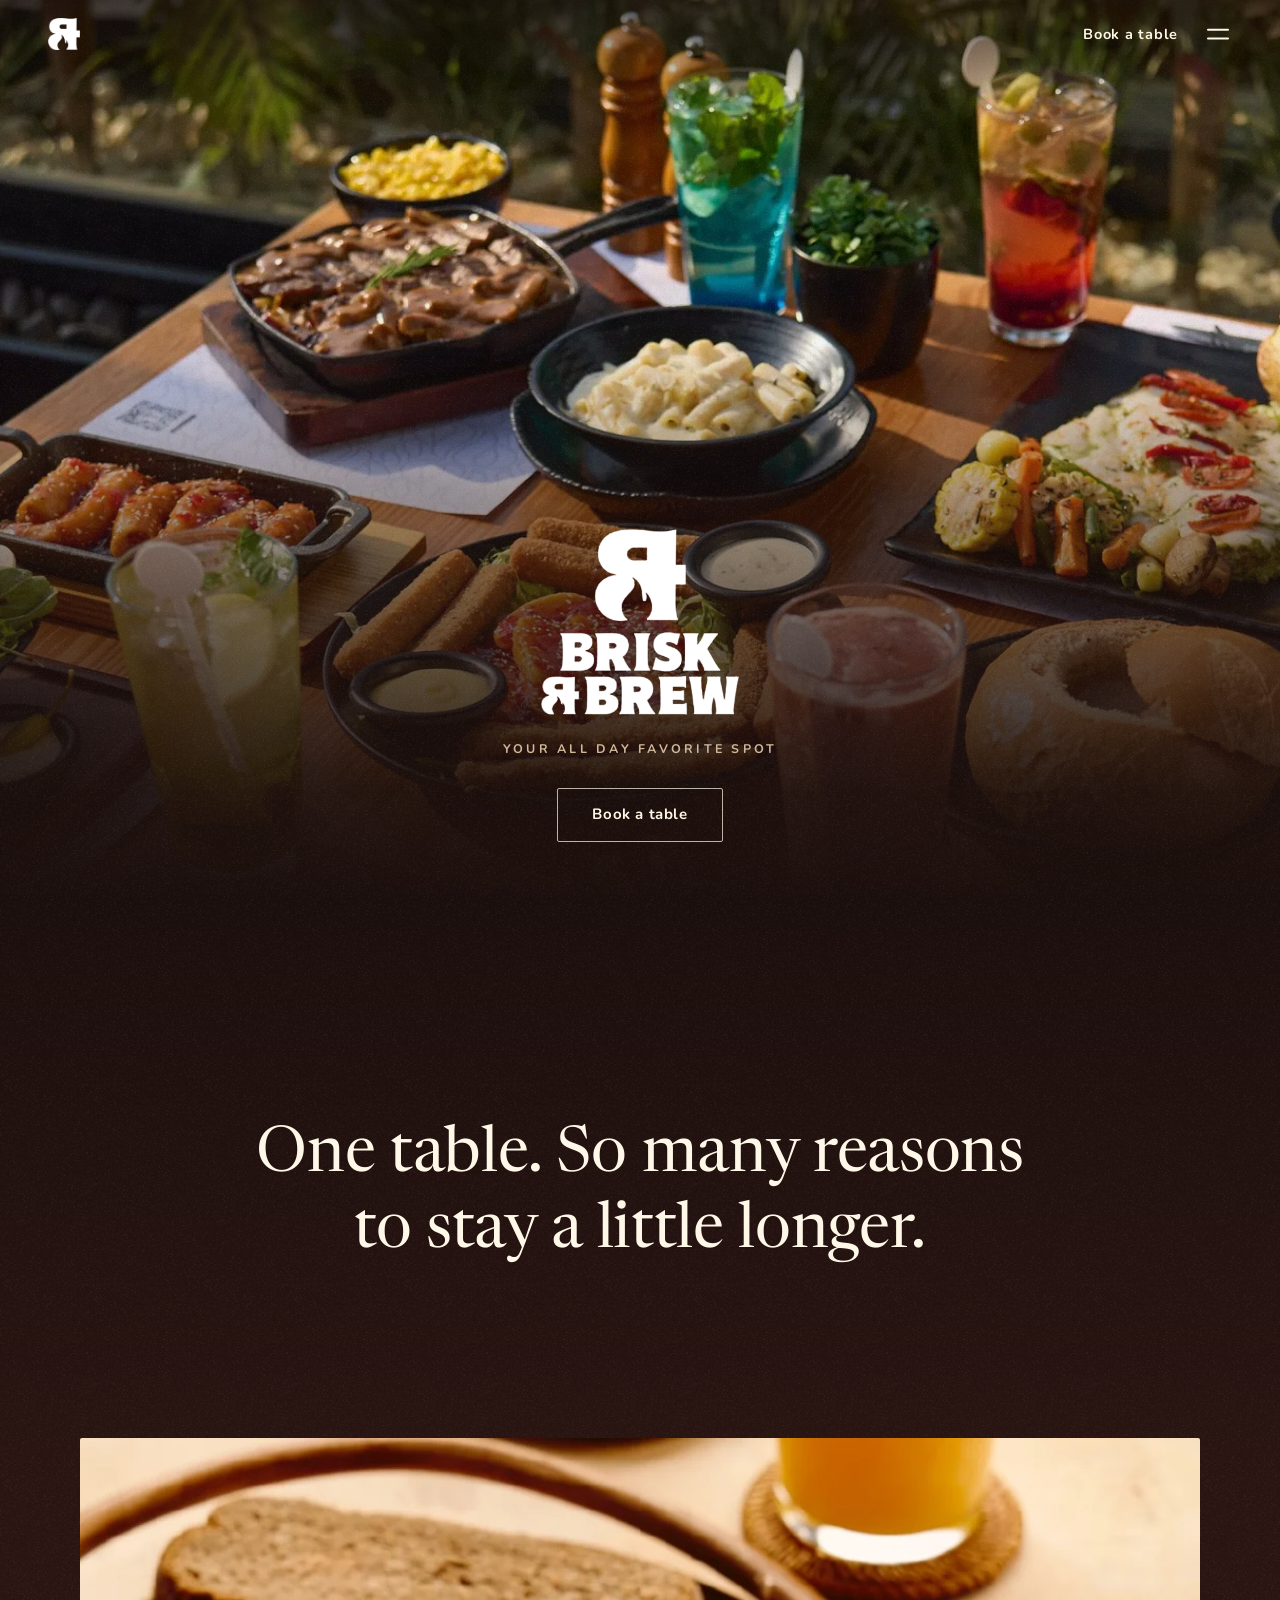
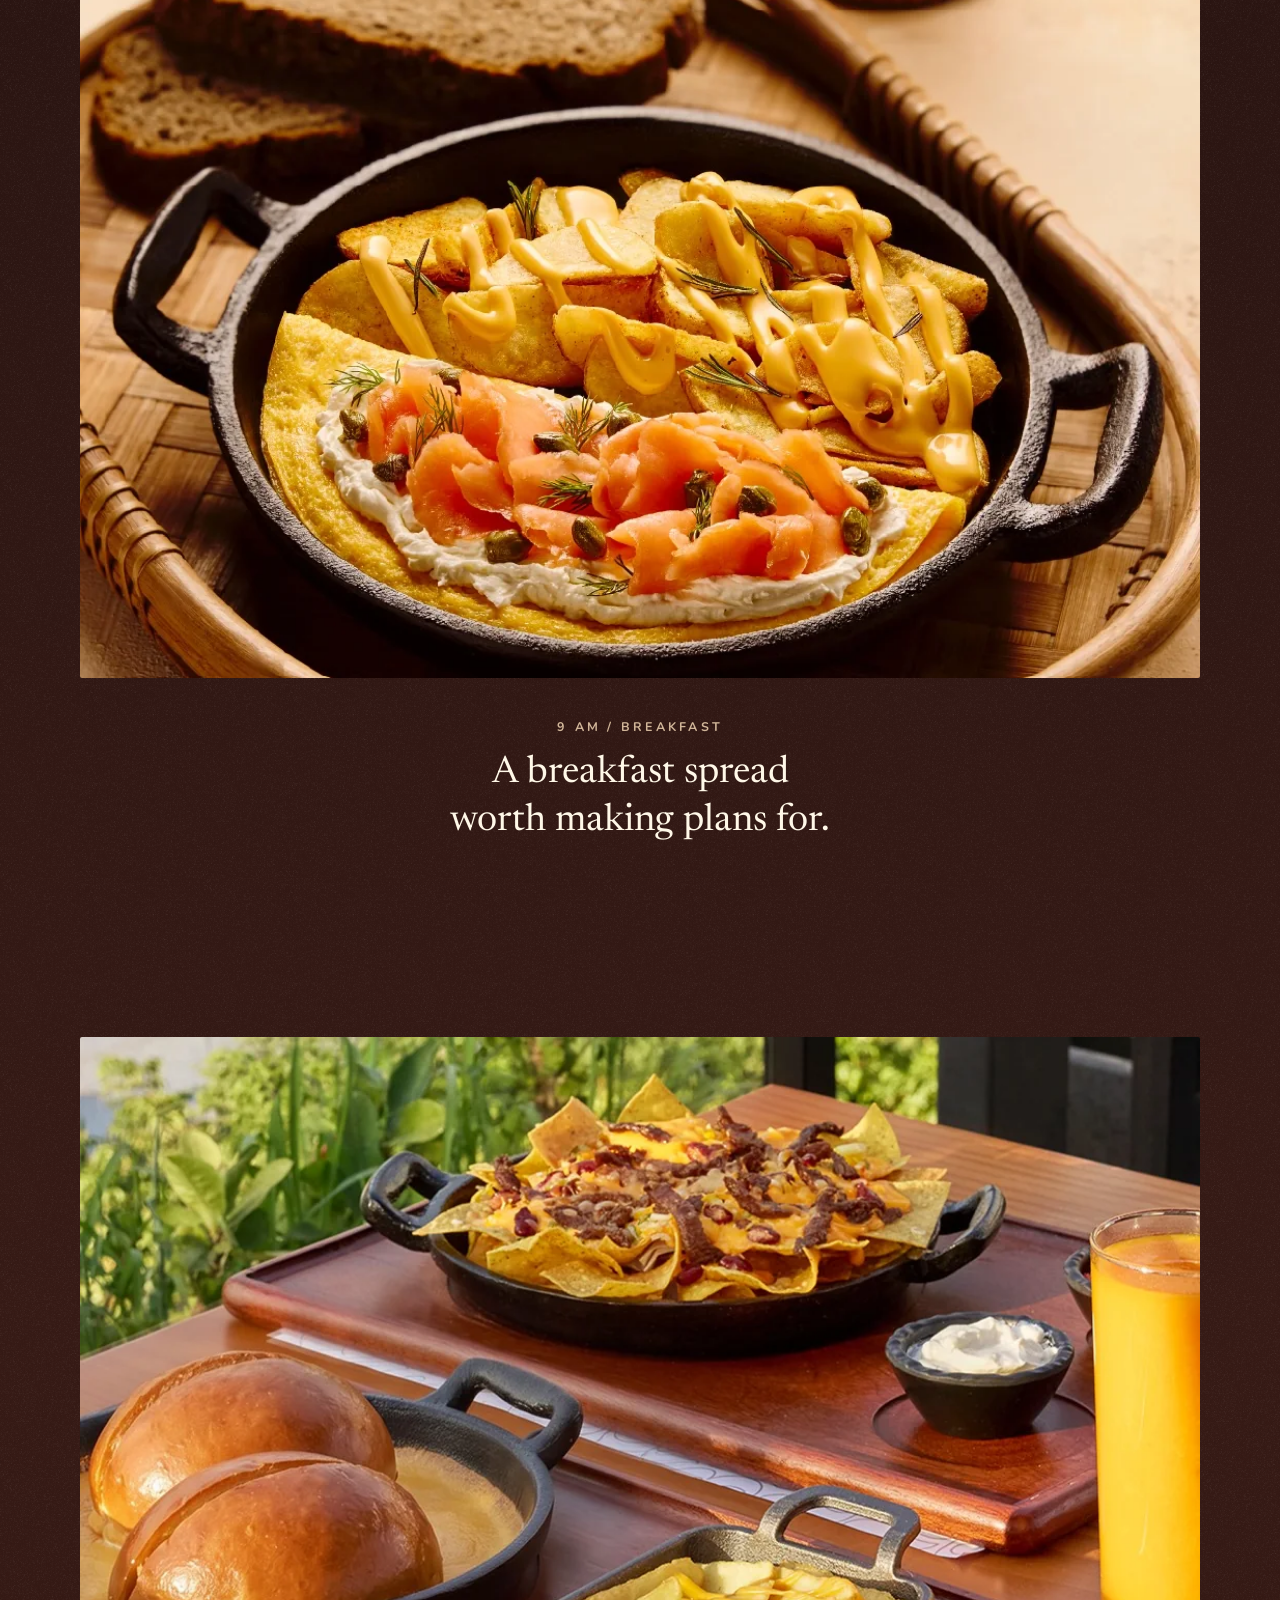
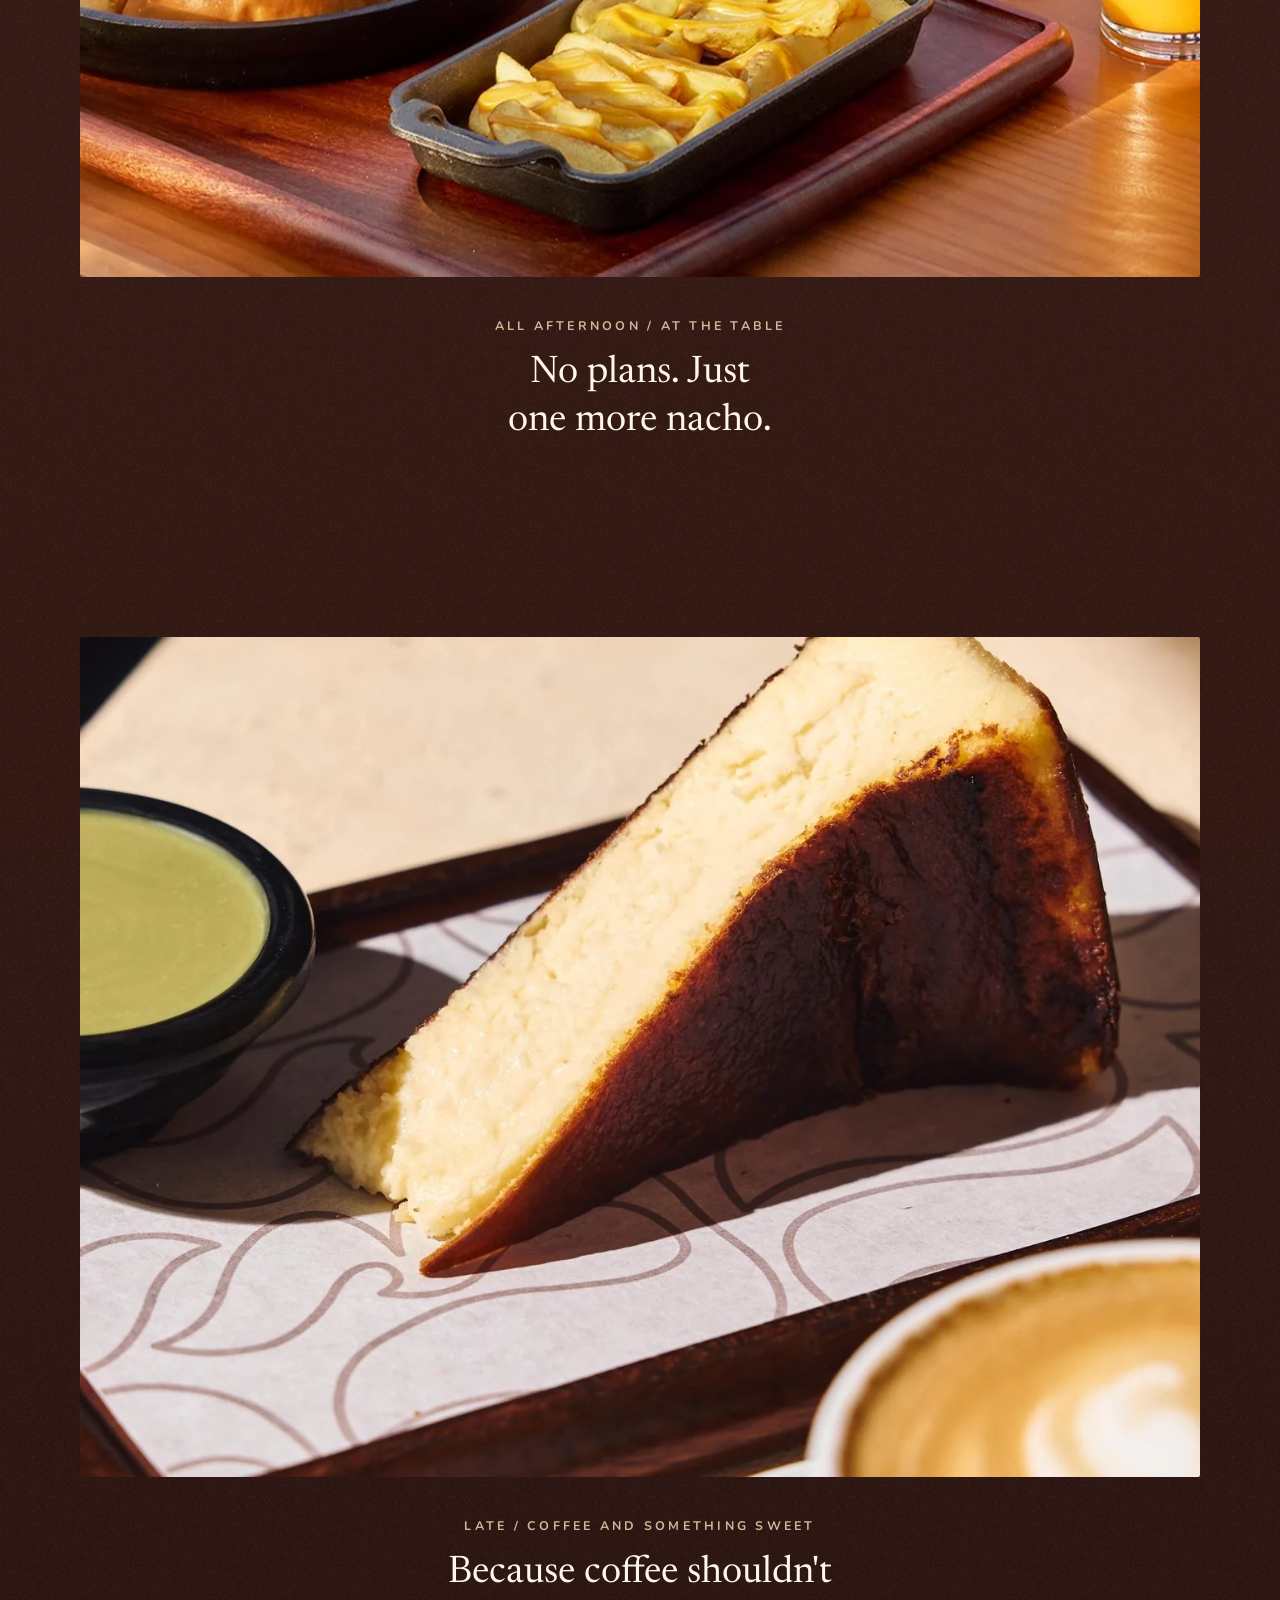
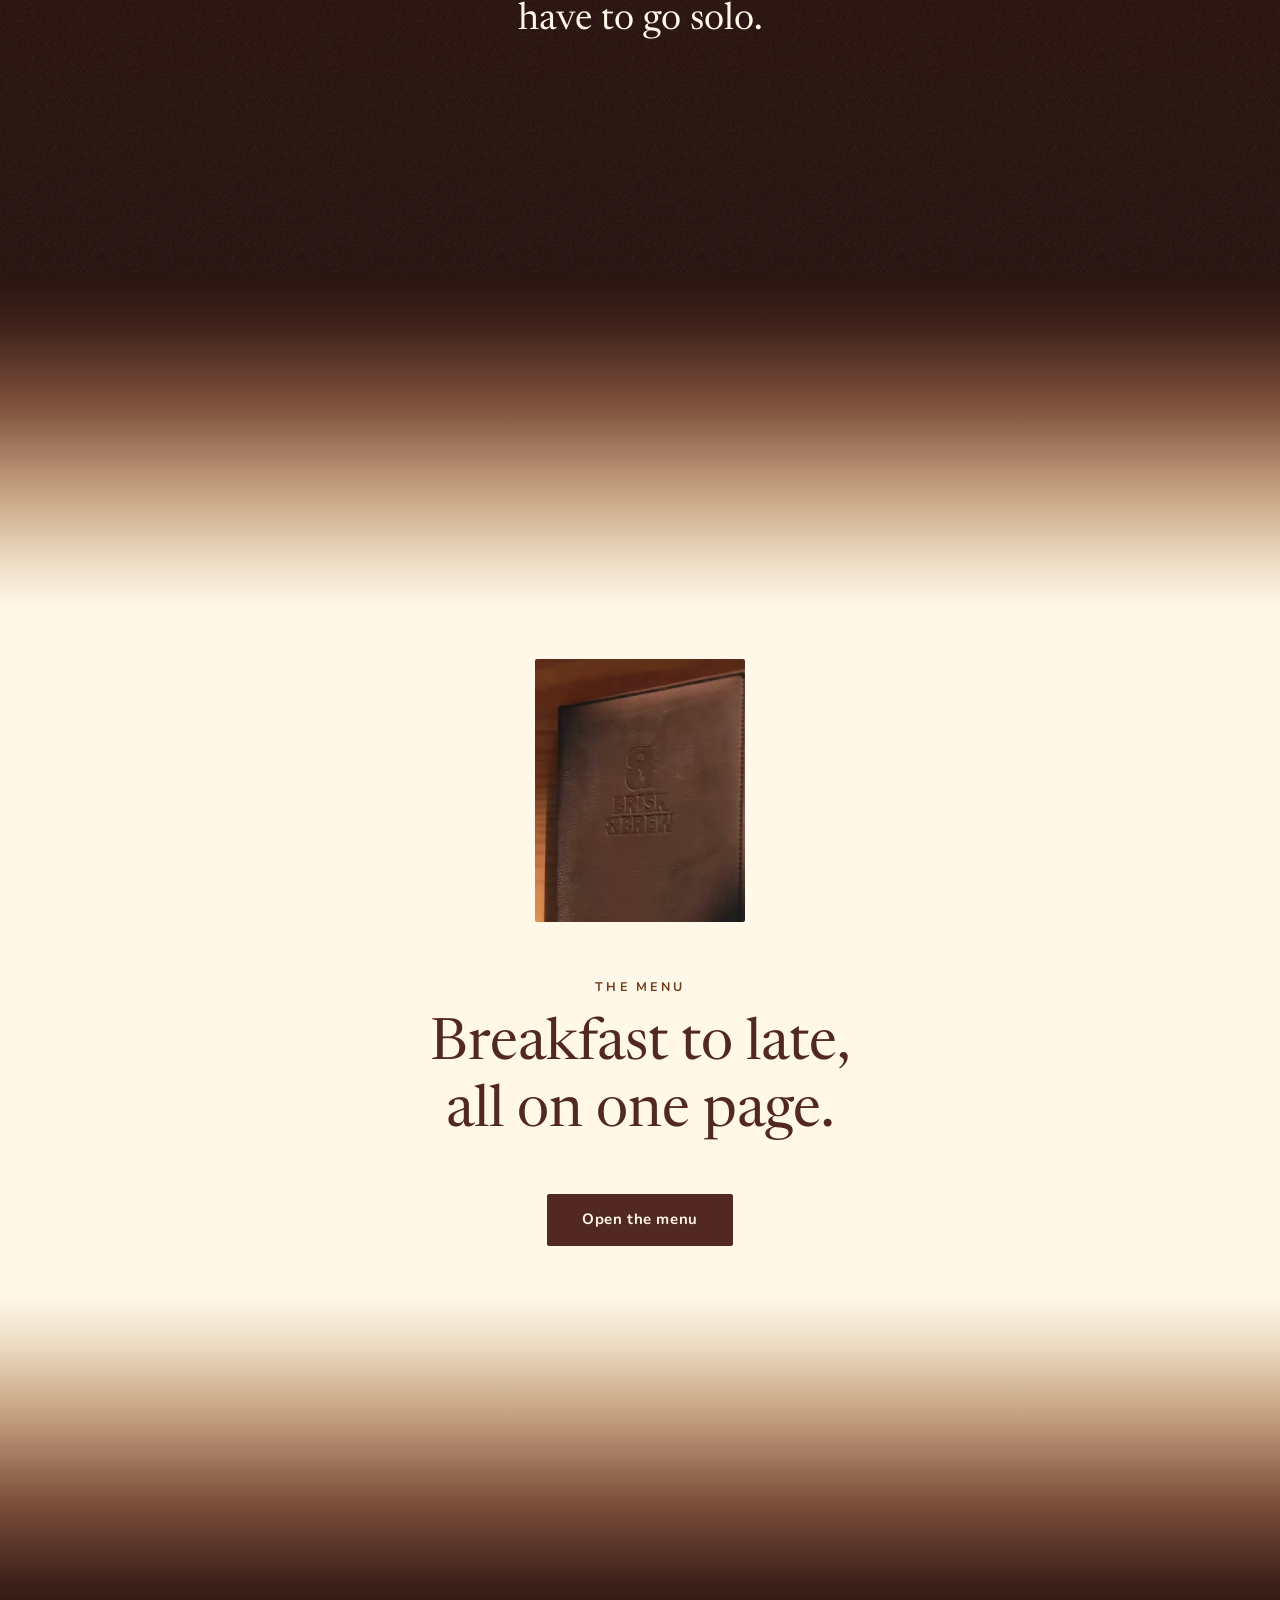
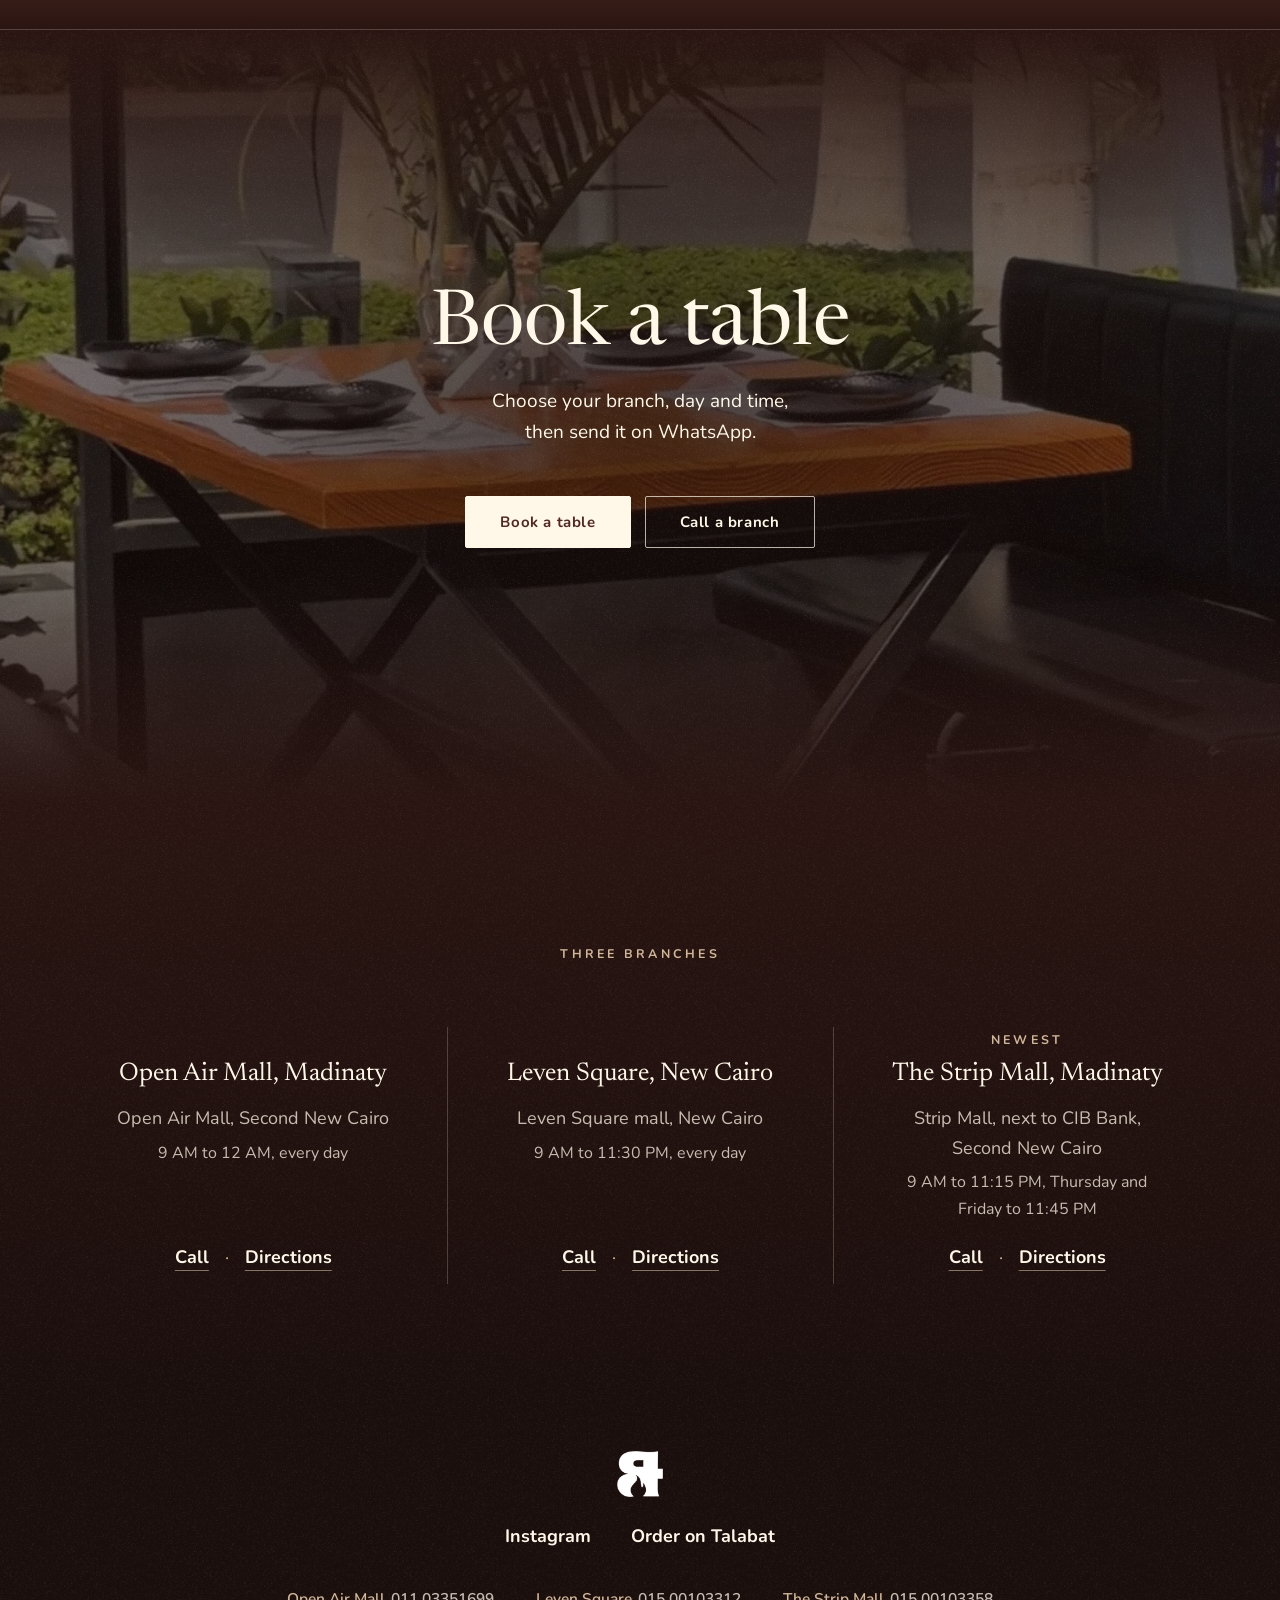
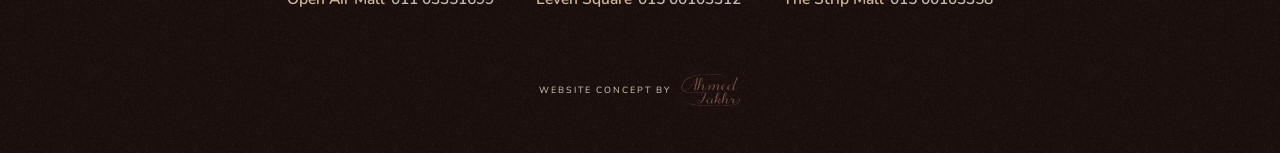
==== commit e902ade4: "Book a table wording Co-Authored-By: Claude Opus 5.5 <noreply@anthropic.com> Claude-Session: https:/" ====
--- a/index.html
+++ b/index.html
@@ -4,12 +4,12 @@
 <meta charset="utf-8">
 <meta name="viewport" content="width=device-width, initial-scale=1, minimum-scale=1">
 <title>Brisk &amp; Brew | Cairo&#x27;s casual fine dining spot</title>
-<meta name="description" content="Breakfast from 9 AM, grill, pasta, desserts and coffee at three branches in Madinaty and New Cairo. See the menu, plan a table on WhatsApp or call a branch.">
+<meta name="description" content="Breakfast from 9 AM, grill, pasta, desserts and coffee at three branches in Madinaty and New Cairo. See the menu, book a table on WhatsApp or call a branch.">
 <meta name="theme-color" content="#2a1512">
 <meta property="og:type" content="restaurant.restaurant">
 <meta property="og:site_name" content="Brisk &amp; Brew">
 <meta property="og:title" content="Brisk &amp; Brew | Cairo&#x27;s casual fine dining spot">
-<meta property="og:description" content="Breakfast from 9 AM, grill, pasta, desserts and coffee at three branches in Madinaty and New Cairo. See the menu, plan a table on WhatsApp or call a branch.">
+<meta property="og:description" content="Breakfast from 9 AM, grill, pasta, desserts and coffee at three branches in Madinaty and New Cairo. See the menu, book a table on WhatsApp or call a branch.">
 <meta property="og:url" content="https://ahmedfakhr1.github.io/briskandbrew-preview/">
 <meta property="og:image" content="https://ahmedfakhr1.github.io/briskandbrew-preview/img/og.jpg">
 <meta property="og:image:width" content="1200">
@@ -24,9 +24,9 @@
 <link rel="preload" as="image" href="img/logo-stack-white.png" fetchpriority="high">
 <style>html.fl{background:#2a1512}html.fl body{opacity:0}body{transition:opacity .4s ease}@media(prefers-reduced-motion:reduce){body{transition:none}}</style>
 <script>(function(){var r=document.documentElement,t0=Date.now(),fin=false,first=false,rm=false;try{rm=matchMedia("(prefers-reduced-motion: reduce)").matches}catch(e){}try{first=!localStorage.getItem("briskandbrew-intro");if(first)localStorage.setItem("briskandbrew-intro","1")}catch(e){}r.classList.add("js",first?"veiled":"fl");function lift(){if(fin)return;fin=true;if(first){r.classList.add("veil-out");setTimeout(function(){r.classList.remove("veiled","veil-out")},rm?0:800)}else{r.classList.remove("fl")}}setTimeout(lift,first?2500:3000);if(first){addEventListener("click",lift);addEventListener("keydown",lift)}addEventListener("DOMContentLoaded",function(){var jobs=[],bar=document.querySelector(".veil-bar i"),n=0,total=1;function tick(){n++;if(bar)bar.style.transform="scaleX("+Math.min(1,n/total)+")"}function add(p){jobs.push(p.then(tick,tick))}try{["400 1em Newsreader","500 1em Newsreader","400 1em Nunito","700 1em Nunito"].forEach(function(f){add(document.fonts.load(f))});add(document.fonts.ready)}catch(e){}var im=document.querySelectorAll("img[data-hold]");for(var i=0;i<im.length;i++){(function(m){add(m.decode?m.decode().catch(function(){}):new Promise(function(res){if(m.complete)res();else m.onload=m.onerror=res}))})(im[i])}total=jobs.length||1;Promise.all(jobs).then(function(){if(!first){lift();return}setTimeout(lift,rm?0:Math.max(260,1200-(Date.now()-t0)))},lift)});setTimeout(function(){if(r.hasAttribute("data-ready"))return;var a=document.querySelectorAll(".rv");for(var i=0;i<a.length;i++)a[i].classList.add("in")},3500)})();</script>
-<link rel="stylesheet" href="fonts.css?v=4">
-<link rel="stylesheet" href="site.css?v=4">
-<script src="site.js?v=4" defer></script>
+<link rel="stylesheet" href="fonts.css?v=5">
+<link rel="stylesheet" href="site.css?v=5">
+<script src="site.js?v=5" defer></script>
 <script type="application/ld+json">{"@context": "https://schema.org", "@type": "Restaurant", "name": "Brisk & Brew", "description": "Cairo's casual fine dining spot. Breakfast from 9 AM, grill, pasta, desserts and coffee, at three branches in Madinaty and New Cairo.", "url": "https://ahmedfakhr1.github.io/briskandbrew-preview/", "image": "https://ahmedfakhr1.github.io/briskandbrew-preview/img/og.jpg", "logo": "https://ahmedfakhr1.github.io/briskandbrew-preview/img/icon-192.png", "hasMenu": "https://ahmedfakhr1.github.io/briskandbrew-preview/menu.html", "acceptsReservations": false, "sameAs": ["https://www.instagram.com/briskandbrew.eg/", "https://www.facebook.com/Briskandbrew", "https://www.tiktok.com/@briskandbrew"], "department": [{"@type": "Restaurant", "name": "Brisk & Brew, Open Air Mall, Madinaty", "telephone": "+201103351699", "address": {"@type": "PostalAddress", "streetAddress": "Open Air Mall, Second New Cairo", "addressLocality": "New Cairo", "addressCountry": "EG"}, "openingHoursSpecification": [{"@type": "OpeningHoursSpecification", "dayOfWeek": ["Monday", "Tuesday", "Wednesday", "Thursday", "Friday", "Saturday", "Sunday"], "opens": "09:00", "closes": "00:00"}], "hasMap": "https://www.google.com/maps/search/?api=1&query=Brisk+%26+Brew+Open+Air+Mall+Madinaty"}, {"@type": "Restaurant", "name": "Brisk & Brew, Leven Square, New Cairo", "telephone": "+201500103312", "address": {"@type": "PostalAddress", "streetAddress": "Leven Square mall, New Cairo", "addressLocality": "New Cairo", "addressCountry": "EG"}, "openingHoursSpecification": [{"@type": "OpeningHoursSpecification", "dayOfWeek": ["Monday", "Tuesday", "Wednesday", "Thursday", "Friday", "Saturday", "Sunday"], "opens": "09:00", "closes": "23:30"}], "hasMap": "https://www.google.com/maps/search/?api=1&query=Brisk+%26+Brew+Leven+Square+New+Cairo"}, {"@type": "Restaurant", "name": "Brisk & Brew, The Strip Mall, Madinaty", "telephone": "+201500103358", "address": {"@type": "PostalAddress", "streetAddress": "Strip Mall, next to CIB Bank, Second New Cairo", "addressLocality": "New Cairo", "addressCountry": "EG"}, "openingHoursSpecification": [{"@type": "OpeningHoursSpecification", "dayOfWeek": ["Monday", "Tuesday", "Wednesday", "Saturday", "Sunday"], "opens": "09:00", "closes": "23:15"}, {"@type": "OpeningHoursSpecification", "dayOfWeek": ["Thursday", "Friday"], "opens": "09:00", "closes": "23:45"}], "hasMap": "https://www.google.com/maps/search/?api=1&query=Brisk+%26+Brew+The+Strip+Mall+Madinaty"}]}</script>
 </head>
 <body>
@@ -39,7 +39,7 @@
       <img class="mk mk-b" src="img/logo-mark-brown.png" alt="" width="300" height="303">
     </a>
     <div class="hdr-r">
-      <a class="hdr-plan" href="index.html#plan" data-sheet="plan">Plan a table</a>
+      <a class="hdr-plan" href="index.html#plan" data-sheet="plan">Book a table</a>
       <button type="button" class="burger" aria-label="Open the menu" aria-expanded="false" aria-controls="navDlg"><svg viewBox="0 0 24 24" fill="none" stroke="currentColor" stroke-width="1.6" stroke-linecap="round" aria-hidden="true"><path d="M4 8.5h16M4 15.5h16"/></svg></button>
     </div>
   </div>
@@ -54,7 +54,7 @@
   <div class="hero-in">
     <h1><img class="hero-logo" src="img/logo-stack-white.png" width="640" height="602" alt="Brisk &amp; Brew" loading="eager" decoding="async" fetchpriority="high" data-hold></h1>
     <p class="label">Your all day favorite spot</p>
-    <button type="button" class="btn btn-line" data-sheet="plan">Plan a table</button>
+    <button type="button" class="btn btn-line" data-sheet="plan">Book a table</button>
   </div>
 </section>
 
@@ -103,10 +103,10 @@
     <img src="img/plan-p.webp" width="1072" height="2048" alt="An orange-topped table set for four on the terrace, under palms, waiting for guests" loading="lazy" decoding="async">
   </picture>
   <div class="plan-in">
-    <h2 id="h-plan">Plan a table</h2>
+    <h2 id="h-plan">Book a table</h2>
     <p>Choose your branch, day and time, then send it on WhatsApp.</p>
     <div class="btn-row">
-      <button type="button" class="btn btn-cream" data-sheet="plan">Plan a table</button>
+      <button type="button" class="btn btn-cream" data-sheet="plan">Book a table</button>
       <button type="button" class="btn btn-line" data-sheet="call">Call a branch</button>
     </div>
   </div>
@@ -160,7 +160,7 @@
     <img class="ovl-mark" src="img/logo-mark-white.png" alt="" width="300" height="303" loading="lazy" decoding="async">
     <nav aria-label="Main">
       <a href="menu.html">Menu</a>
-      <a href="index.html#plan" data-sheet="plan">Plan a table</a>
+      <a href="index.html#plan" data-sheet="plan">Book a table</a>
       <a href="index.html#branches">Branches</a>
       <button type="button" data-sheet="call">Call a branch</button>
     </nav>
@@ -172,7 +172,7 @@
   <div class="ovl-in">
     <button type="button" class="x" data-close aria-label="Close"><svg viewBox="0 0 24 24" fill="none" stroke="currentColor" stroke-width="1.6" stroke-linecap="round" aria-hidden="true"><path d="M6 6l12 12M18 6L6 18"/></svg></button>
     <div class="sheet-in">
-      <h2 id="planTitle">Plan a table</h2>
+      <h2 id="planTitle">Book a table</h2>
       <p class="sheet-line">Your request opens on WhatsApp, ready to send.</p>
       <form class="pform" id="planForm" novalidate>
         <div class="fld"><label for="f-branch">Branch</label><select id="f-branch" name="branch"><option value="open-air">Open Air Mall, Madinaty</option><option value="leven">Leven Square, New Cairo</option><option value="strip">The Strip Mall, Madinaty</option></select></div>
